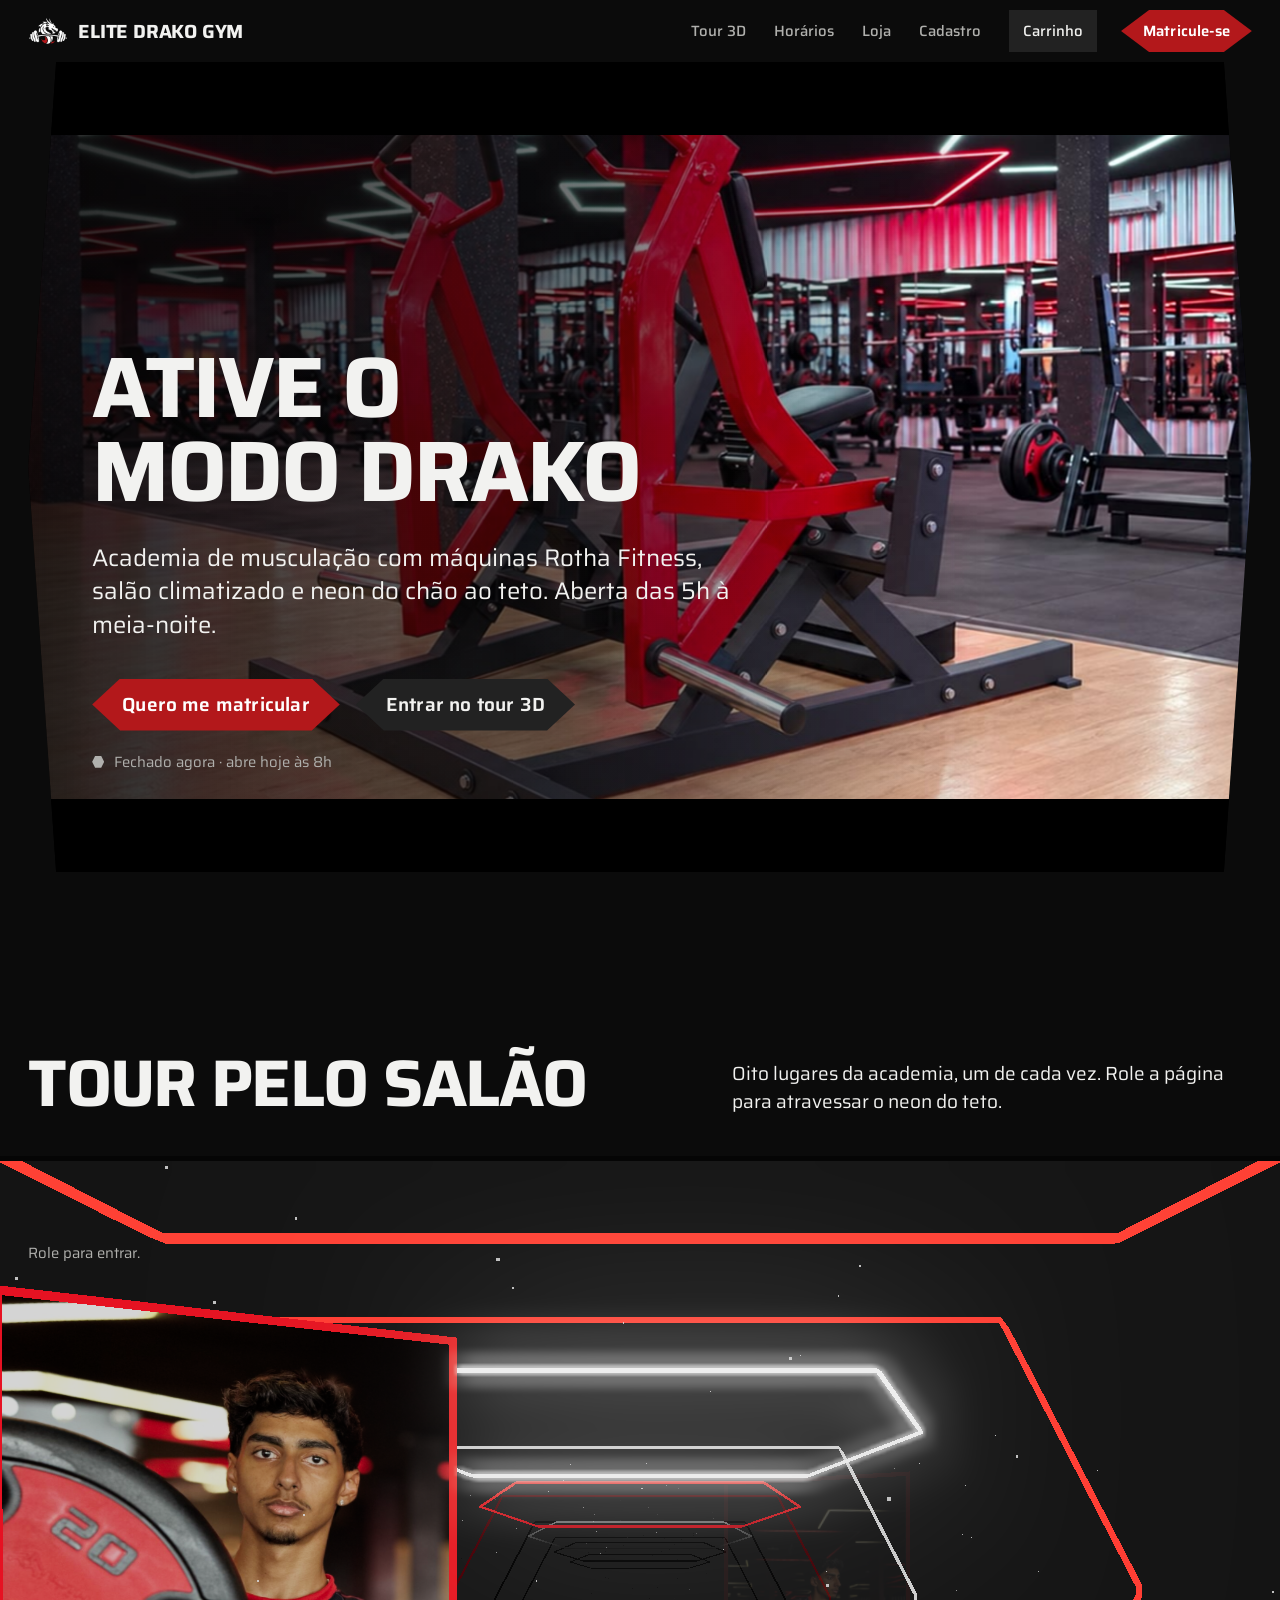
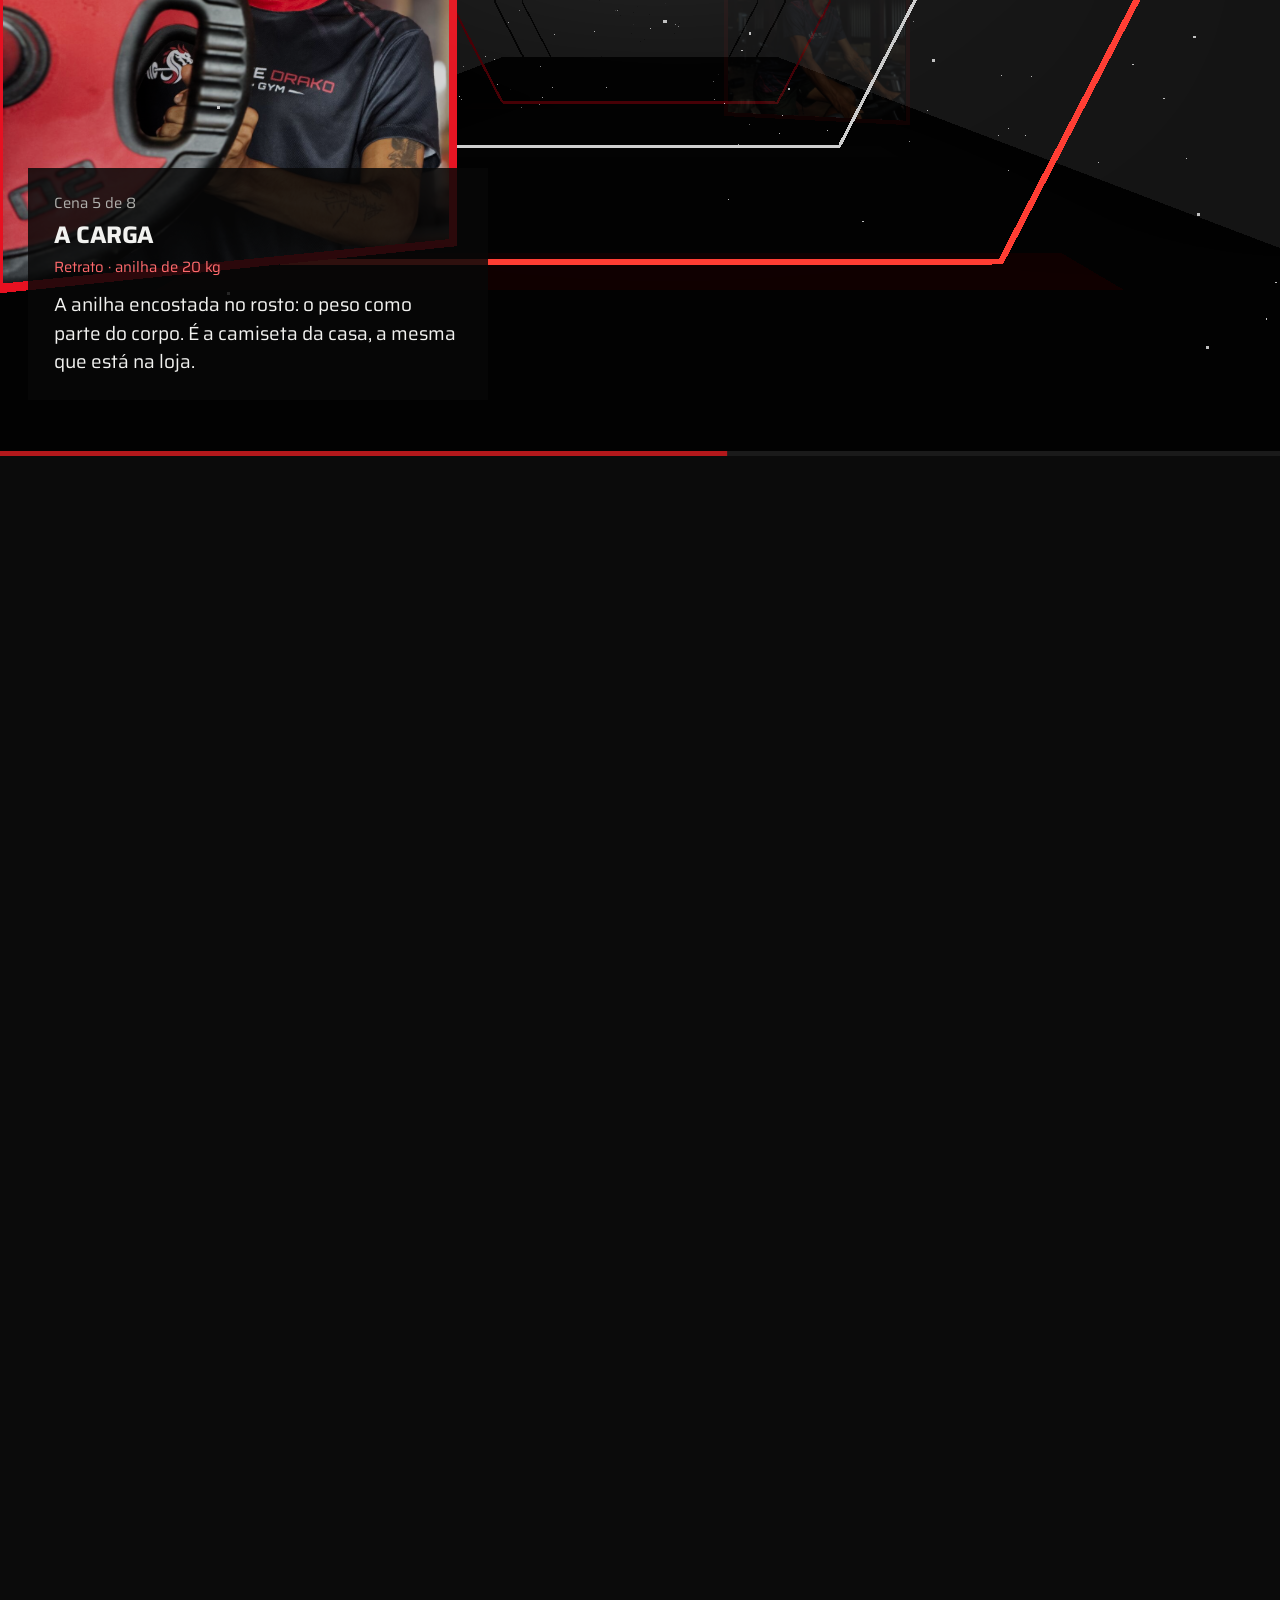
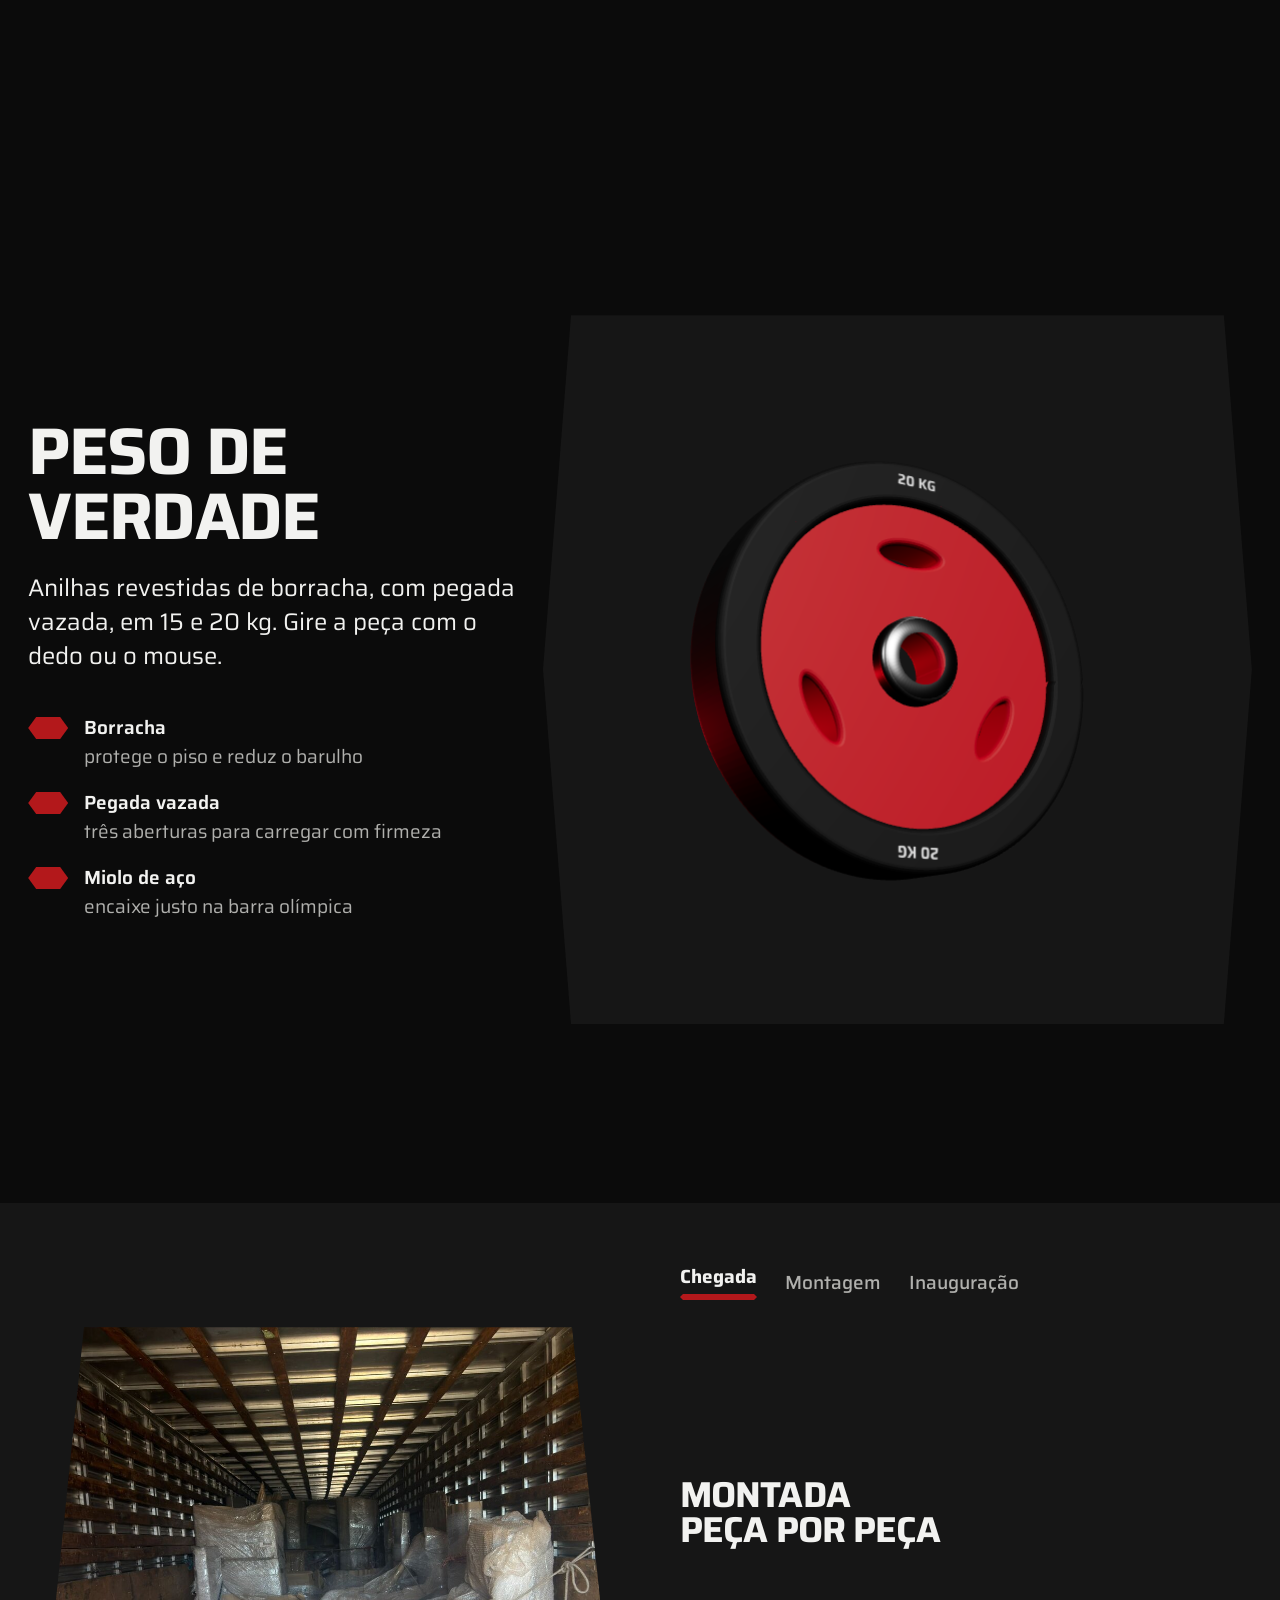
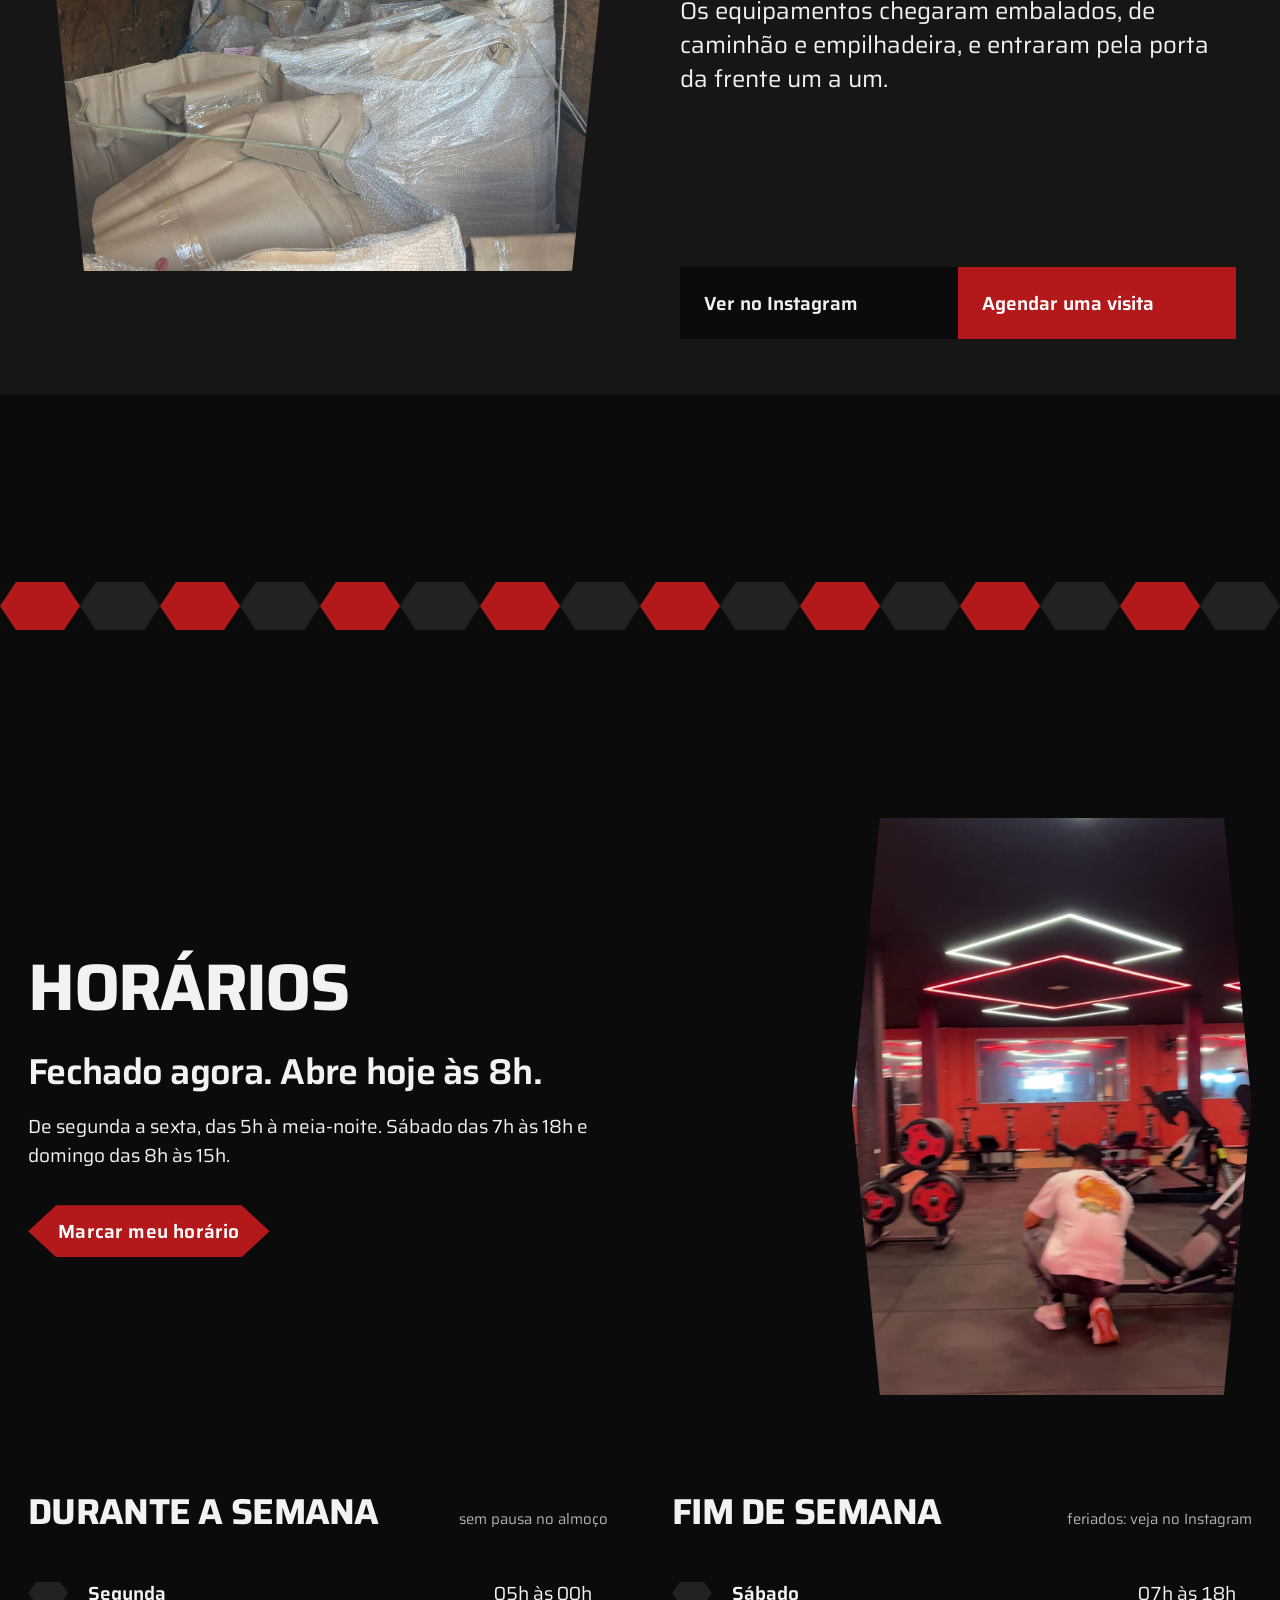
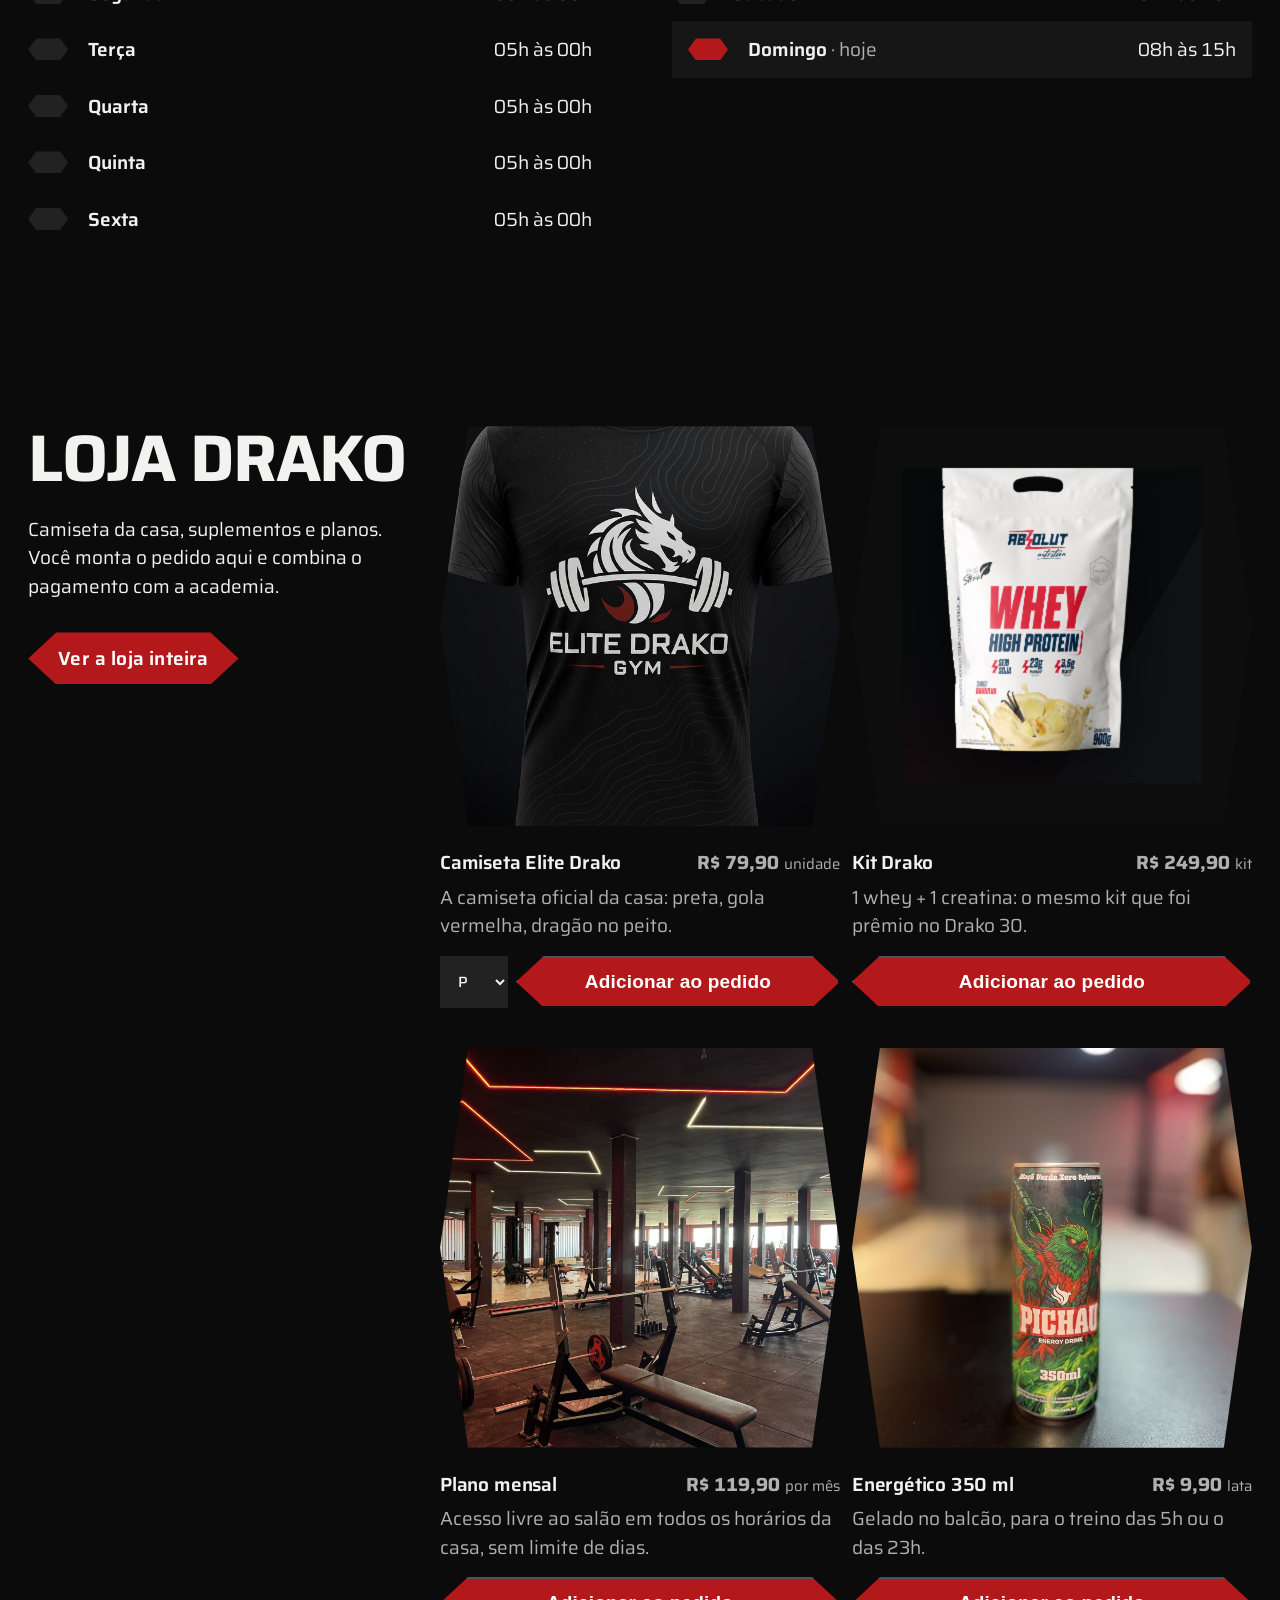
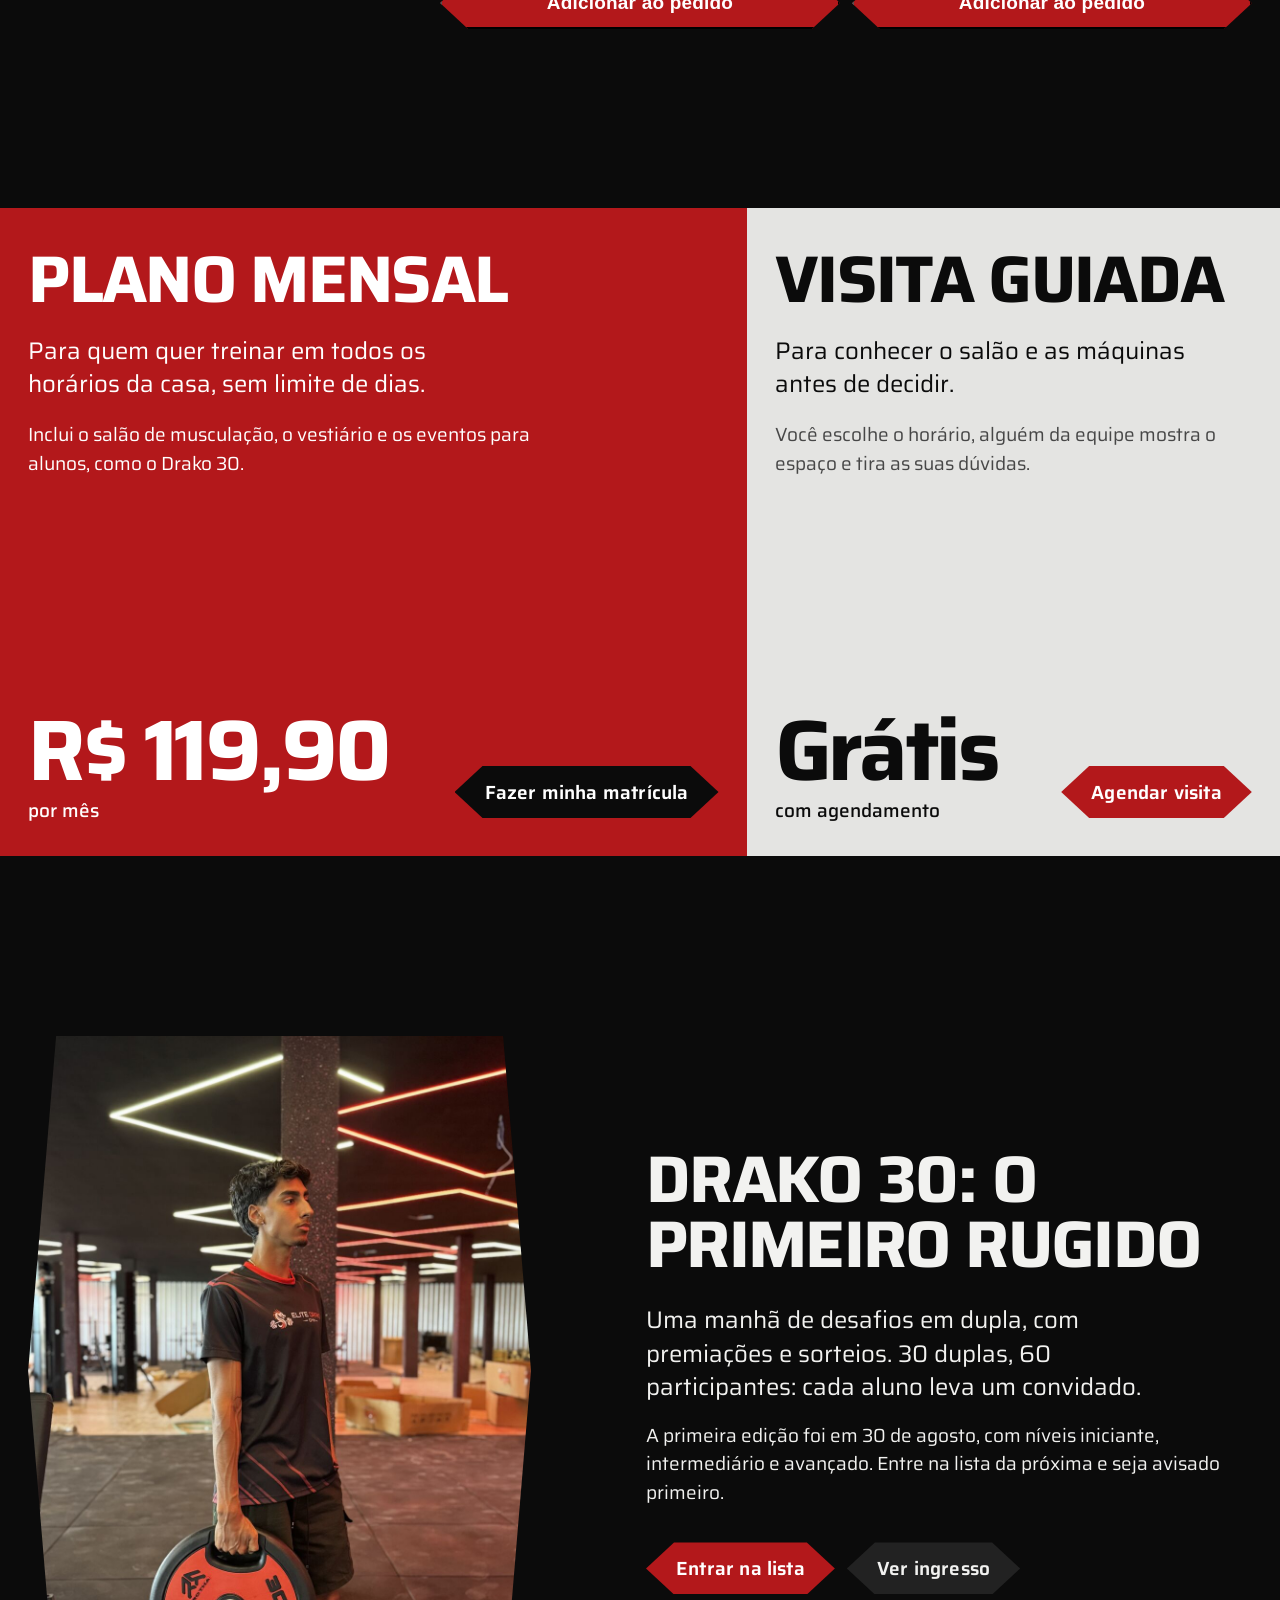
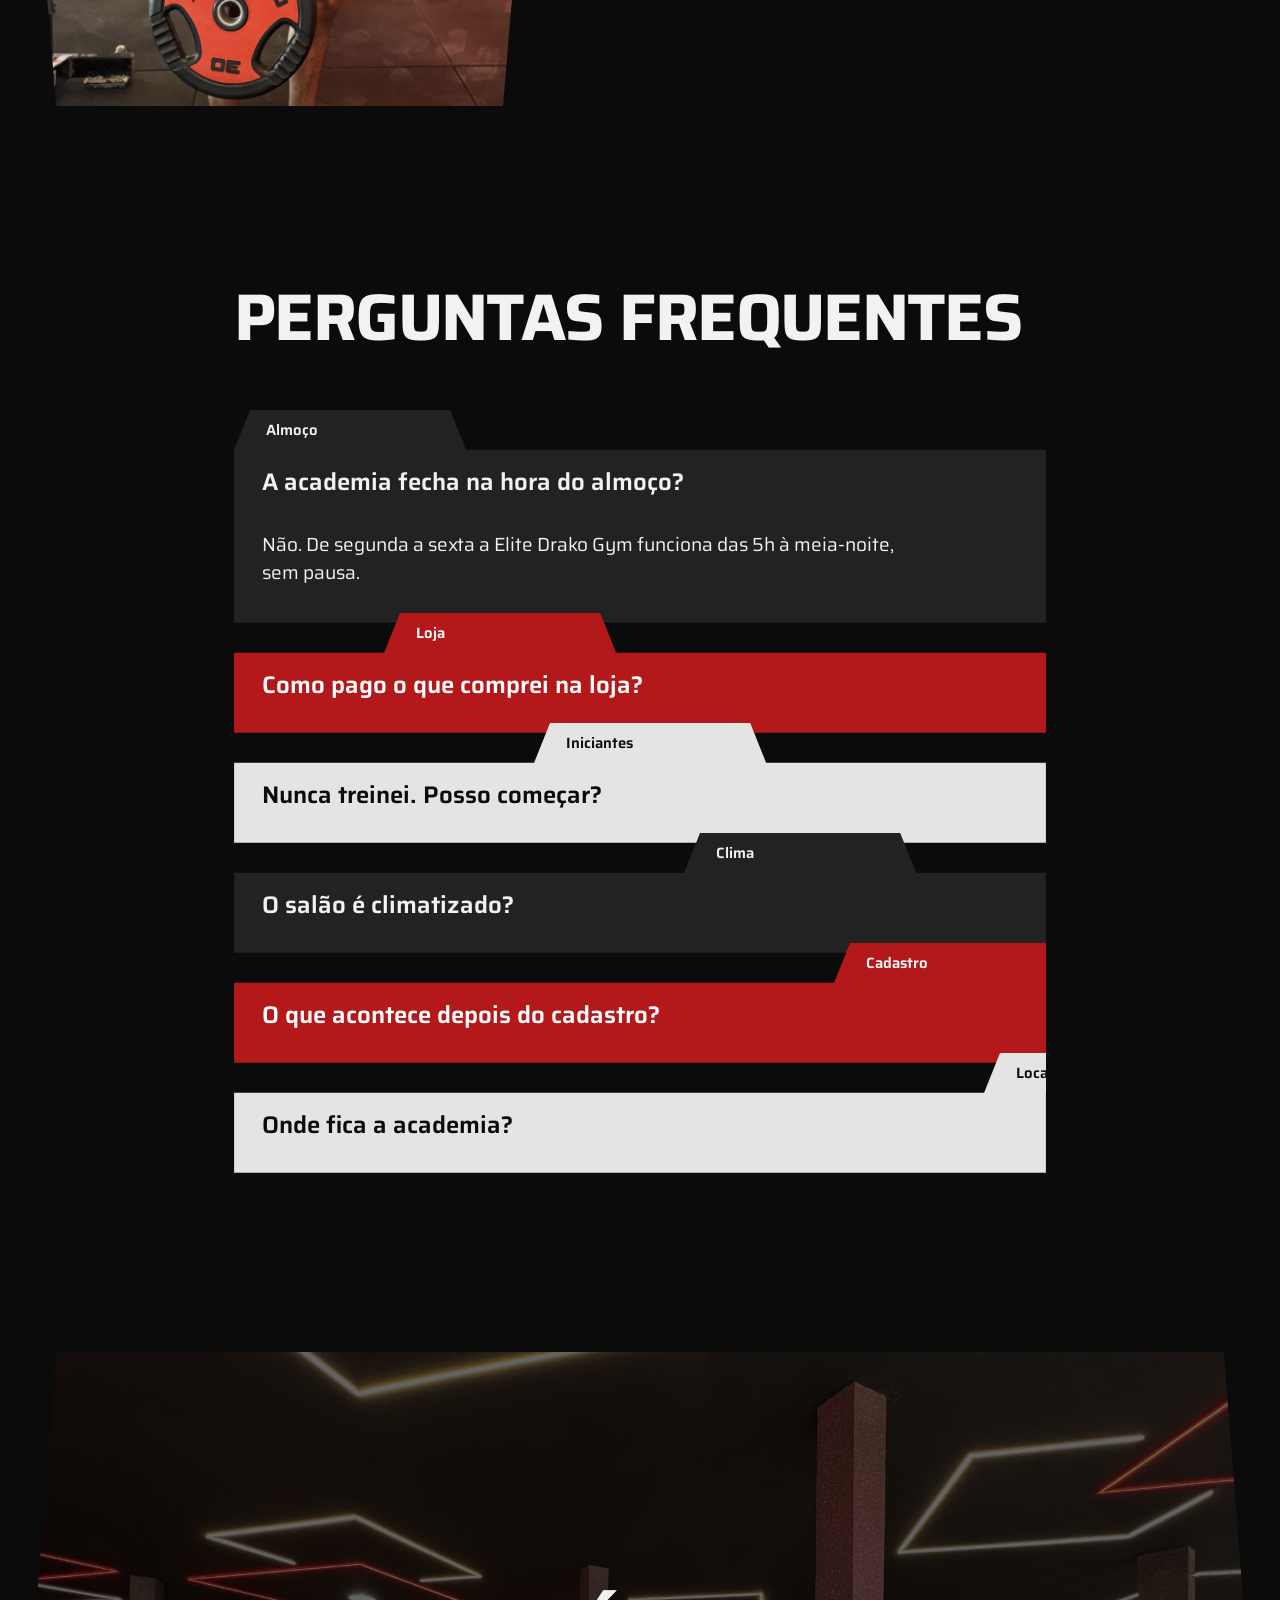
==== index.html @ b3b0648f "Site v2: cinema, tour 3D, loja e cadastros - Home com abertura em tela cheia, tour 3D (three.js) pel" ====
<!doctype html>
<html lang="pt-BR">
<head>
<meta charset="utf-8">
<meta name="viewport" content="width=device-width, initial-scale=1">
<title>Elite Drako Gym · Academia em Valente-BA</title>
<meta name="description" content="Elite Drako Gym: academia de musculação em Valente-BA. Tour 3D pelo salão, loja com camiseta, suplementos e planos, e matrícula online. Aberta das 5h à meia-noite.">
<meta name="theme-color" content="#0b0b0b">
<meta property="og:title" content="Elite Drako Gym · Valente-BA">
<meta property="og:description" content="Ative o modo Drako. Tour 3D, loja e matrícula online.">
<meta property="og:image" content="assets/img/salao-amplo.jpg">
<meta property="og:locale" content="pt_BR">
<link rel="icon" type="image/png" href="assets/img/favicon.png">
<link rel="apple-touch-icon" href="assets/img/marca-dragao.png">
<link rel="preconnect" href="https://fonts.googleapis.com">
<link rel="preconnect" href="https://fonts.gstatic.com" crossorigin>
<link href="https://fonts.googleapis.com/css2?family=Saira:wght@400;500;600;700&display=swap" rel="stylesheet">
<link rel="preload" as="image" href="assets/img/salao-poster.jpg">
<link rel="stylesheet" href="styles.css">
<script type="importmap">{ "imports": { "three": "./assets/vendor/three.module.min.js" } }</script>
<script type="application/ld+json">
{
  "@context": "https://schema.org",
  "@type": "ExerciseGym",
  "name": "Elite Drako Gym",
  "image": "assets/img/salao-amplo.jpg",
  "address": {"@type": "PostalAddress", "addressLocality": "Valente", "addressRegion": "BA", "addressCountry": "BR"},
  "sameAs": ["https://www.instagram.com/elite_drakogym/"],
  "openingHoursSpecification": [
    {"@type": "OpeningHoursSpecification", "dayOfWeek": ["Monday","Tuesday","Wednesday","Thursday","Friday"], "opens": "05:00", "closes": "23:59"},
    {"@type": "OpeningHoursSpecification", "dayOfWeek": "Saturday", "opens": "07:00", "closes": "18:00"},
    {"@type": "OpeningHoursSpecification", "dayOfWeek": "Sunday", "opens": "08:00", "closes": "15:00"}
  ]
}
</script>
</head>
<body>
<a class="skip" href="#conteudo">Pular para o conteúdo</a>

<header class="bar" id="topo">
  <a class="bar__mark" href="index.html" aria-label="Elite Drako Gym, início">
    <img src="assets/img/marca-dragao.png" alt="" width="40" height="40">
    <span>Elite Drako Gym</span>
  </a>
  <nav class="bar__nav" aria-label="Principal">
    <a href="#tour">Tour 3D</a>
    <a href="#horarios">Horários</a>
    <a href="loja.html">Loja</a>
    <a href="cadastro.html">Cadastro</a>
  </nav>
  <button class="bar__cart" type="button" data-abrir-carrinho aria-label="Abrir carrinho">Carrinho <span class="bar__count" data-contador hidden>0</span></button>
  <a class="btn btn--sm" href="cadastro.html">Matricule-se</a>
</header>

<main id="conteudo">

  <!-- CINEMA: abertura -->
  <section class="cine" aria-labelledby="cine-title">
    <video class="cine__film" autoplay muted loop playsinline preload="auto" poster="assets/img/salao-poster.jpg" aria-label="Plano de detalhe de uma máquina vermelha no salão da Elite Drako Gym">
      <source src="assets/video/drako-salao.mp4" type="video/mp4">
    </video>
    <div class="cine__scrim" aria-hidden="true"></div>
    <div class="cine__copy">
      <h1 id="cine-title" class="rise">Ative o modo Drako</h1>
      <p class="cine__lead rise">Academia de musculação com máquinas Rotha Fitness, salão climatizado e neon do chão ao teto. Aberta das 5h à meia-noite.</p>
      <div class="cine__actions rise">
        <a class="btn" href="cadastro.html">Quero me matricular</a>
        <a class="btn btn--ghost" href="#tour">Entrar no tour 3D</a>
        <p class="status" data-status aria-live="polite"><span class="status__dot" aria-hidden="true"></span><span data-status-text>Seg a sex, 5h às 0h · sáb 7h às 18h · dom 8h às 15h</span></p>
      </div>
    </div>
  </section>

  <!-- TOUR 3D: cada lugar, uma cena -->
  <section class="tour" id="tour" aria-labelledby="tour-title">
    <div class="tour__head">
      <h2 id="tour-title" class="tour__title reveal">Tour pelo salão</h2>
      <p class="reveal">Oito lugares da academia, um de cada vez. Role a página para atravessar o neon do teto.</p>
    </div>
    <div class="tour__stage">
      <canvas class="tour__canvas" data-tour-canvas aria-hidden="true"></canvas>
      <div class="tour__hud">
        <p class="tour__hint" data-tour-hint>Role para entrar.</p>
      </div>
      <div class="tour__caption" data-tour-caption aria-live="polite"></div>
      <div class="tour__progress" aria-hidden="true"><span data-tour-bar></span></div>
    </div>

    <ol class="cenas" data-cenas>
      <li class="cena" data-cena>
        <img src="assets/img/salao-vespera.jpg" alt="Salão com caixas no chão e o neon do teto já aceso, na véspera da abertura" width="1800" height="1350" loading="lazy">
        <div class="cena__txt">
          <h3>A véspera</h3>
          <p class="cena__plano">Plano aberto · luz do fim da tarde</p>
          <p>Caixas no chão, plástico nas máquinas e o neon já aceso. É o retrato do dia em que a academia ainda estava nascendo.</p>
        </div>
      </li>
      <li class="cena" data-cena>
        <img src="assets/img/salao-amplo.jpg" alt="Salão de musculação amplo com colunas em fila e neon branco e vermelho no teto preto" width="2000" height="1500" loading="lazy">
        <div class="cena__txt">
          <h3>O salão</h3>
          <p class="cena__plano">Grande angular · teto como protagonista</p>
          <p>Colunas em fila e um teto preto riscado de branco e vermelho. É um teto feito para ser visto de baixo, deitado no banco.</p>
        </div>
      </li>
      <li class="cena" data-cena>
        <img src="assets/img/salao-corredor.jpg" alt="Corredor de máquinas alinhadas até o fundo do salão sob hexágonos de neon" width="2000" height="1500" loading="lazy">
        <div class="cena__txt">
          <h3>O corredor</h3>
          <p class="cena__plano">Linha de fuga · máquinas em fila</p>
          <p>As máquinas alinhadas puxam o olho até o fundo. É o caminho do treino, da primeira à última série.</p>
        </div>
      </li>
      <li class="cena" data-cena>
        <img src="assets/img/maquina-pegadores.jpg" alt="Pegadores emborrachados de uma máquina vermelha Rotha Fitness" width="1280" height="720" loading="lazy">
        <div class="cena__txt">
          <h3>As máquinas</h3>
          <p class="cena__plano">Close · vermelho de fábrica</p>
          <p>Estrutura vermelha, pegador emborrachado. Equipamento Rotha Fitness, com o vermelho que a casa adotou como cor própria.</p>
        </div>
      </li>
      <li class="cena" data-cena>
        <img src="assets/img/atleta-anilha.jpg" alt="Atleta com a camiseta da Elite Drako segurando uma anilha vermelha de 20 quilos junto ao rosto" width="1050" height="1400" loading="lazy">
        <div class="cena__txt">
          <h3>A carga</h3>
          <p class="cena__plano">Retrato · anilha de 20 kg</p>
          <p>A anilha encostada no rosto: o peso como parte do corpo. É a camiseta da casa, a mesma que está na loja.</p>
        </div>
      </li>
      <li class="cena" data-cena>
        <img src="assets/img/atleta-bike.jpg" alt="Atleta pedalando na bicicleta ergométrica do salão" width="1050" height="1400" loading="lazy">
        <div class="cena__txt">
          <h3>O cardio</h3>
          <p class="cena__plano">Plano médio · movimento contínuo</p>
          <p>Bicicletas para o aquecimento e para o fim do treino, sob a mesma luz do resto do salão.</p>
        </div>
      </li>
      <li class="cena" data-cena>
        <img src="assets/img/vestiario-armarios.jpg" alt="Armários pretos encostados na parede vermelha do vestiário" width="675" height="1200" loading="lazy">
        <div class="cena__txt">
          <h3>O vestiário</h3>
          <p class="cena__plano">Plano fechado · parede vermelha</p>
          <p>Parede vermelha e armários pretos: até o vestiário segue a paleta do dragão.</p>
        </div>
      </li>
      <li class="cena" data-cena>
        <img src="assets/img/equipe.jpg" alt="Três pessoas da equipe de braços cruzados no salão, sob o hexágono de neon" width="1050" height="1400" loading="lazy">
        <div class="cena__txt">
          <h3>A equipe</h3>
          <p class="cena__plano">Plano de conjunto · sob o hexágono</p>
          <p>Braços cruzados sob o hexágono de luz. São eles que te recebem na primeira visita.</p>
        </div>
      </li>
    </ol>
  </section>

  <!-- ANILHA 3D -->
  <section class="peso" aria-labelledby="peso-title">
    <div class="peso__copy">
      <h2 id="peso-title" class="reveal">Peso de verdade</h2>
      <p class="reveal">Anilhas revestidas de borracha, com pegada vazada, em 15 e 20 kg. Gire a peça com o dedo ou o mouse.</p>
      <ul class="peso__specs reveal" role="list">
        <li><strong>Borracha</strong><span>protege o piso e reduz o barulho</span></li>
        <li><strong>Pegada vazada</strong><span>três aberturas para carregar com firmeza</span></li>
        <li><strong>Miolo de aço</strong><span>encaixe justo na barra olímpica</span></li>
      </ul>
    </div>
    <figure class="peso__stage reveal">
      <canvas data-anilha-canvas aria-label="Anilha vermelha e preta em 3D. Arraste para girar." role="img"></canvas>
      <img class="peso__fallback" src="assets/img/anilha-15kg.jpg" alt="Anilha vermelha e preta de 15 quilos" width="478" height="850" loading="lazy">
    </figure>
  </section>

  <!-- OBRA -->
  <section class="obra" aria-labelledby="obra-title">
    <div class="obra__plate">
      <figure class="obra__frame">
        <img data-slide="0" class="is-on" src="assets/img/chegada-caminhao.jpg" alt="Caminhão carregado de equipamentos embalados chegando à academia" width="1050" height="1400" loading="lazy">
        <img data-slide="1" src="assets/img/montagem-salao.jpg" alt="Equipamentos desembalados espalhados pelo salão durante a montagem" width="1600" height="1200" loading="lazy">
        <img data-slide="2" src="assets/img/salao-corredor.jpg" alt="Salão pronto com máquinas alinhadas e o neon aceso" width="2000" height="1500" loading="lazy">
      </figure>
    </div>
    <div class="obra__text">
      <div class="tabs" role="tablist" aria-label="Etapas da obra">
        <button role="tab" id="tab-0" aria-selected="true" aria-controls="obra-panel" data-tab="0">Chegada</button>
        <button role="tab" id="tab-1" aria-selected="false" aria-controls="obra-panel" data-tab="1" tabindex="-1">Montagem</button>
        <button role="tab" id="tab-2" aria-selected="false" aria-controls="obra-panel" data-tab="2" tabindex="-1">Inauguração</button>
      </div>
      <div class="obra__copy" id="obra-panel" role="tabpanel" aria-labelledby="tab-0">
        <h2 id="obra-title">Montada peça por peça</h2>
        <p data-copy>Os equipamentos chegaram embalados, de caminhão e empilhadeira, e entraram pela porta da frente um a um.</p>
      </div>
      <div class="obra__actions">
        <a class="cell cell--ink" href="https://www.instagram.com/elite_drakogym/" target="_blank" rel="noopener">Ver no Instagram</a>
        <a class="cell cell--tone" href="cadastro.html?tipo=visita">Agendar uma visita</a>
      </div>
    </div>
  </section>

  <div class="hexstrip" aria-hidden="true"></div>

  <!-- HORÁRIOS -->
  <section class="horarios" id="horarios" aria-labelledby="horarios-title">
    <div class="horarios__top">
      <div class="horarios__now">
        <h2 id="horarios-title" class="reveal">Horários</h2>
        <p class="now reveal" data-now aria-live="polite">De segunda a sexta, das 5h à meia-noite.</p>
        <p class="now__sub reveal" data-now-sub>Sem pausa para o almoço. Sábado das 7h às 18h e domingo das 8h às 15h.</p>
        <a class="btn reveal" href="cadastro.html?tipo=visita">Marcar meu horário</a>
      </div>
      <figure class="horarios__clip reveal">
        <video autoplay muted loop playsinline preload="metadata" poster="assets/img/treino-neon.jpg" aria-label="Aluno treinando no salão da Elite Drako Gym">
          <source src="assets/video/drako-treino.mp4" type="video/mp4">
        </video>
      </figure>
    </div>
    <div class="week">
      <div class="week__group">
        <div class="week__head reveal"><h3>Durante a semana</h3><span>sem pausa no almoço</span></div>
        <ul class="days" role="list">
          <li data-day="1"><span class="days__name">Segunda</span><span class="days__time">05h às 00h</span></li>
          <li data-day="2"><span class="days__name">Terça</span><span class="days__time">05h às 00h</span></li>
          <li data-day="3"><span class="days__name">Quarta</span><span class="days__time">05h às 00h</span></li>
          <li data-day="4"><span class="days__name">Quinta</span><span class="days__time">05h às 00h</span></li>
          <li data-day="5"><span class="days__name">Sexta</span><span class="days__time">05h às 00h</span></li>
        </ul>
      </div>
      <div class="week__group">
        <div class="week__head reveal"><h3>Fim de semana</h3><span>feriados: veja no Instagram</span></div>
        <ul class="days" role="list">
          <li data-day="6"><span class="days__name">Sábado</span><span class="days__time">07h às 18h</span></li>
          <li data-day="0"><span class="days__name">Domingo</span><span class="days__time">08h às 15h</span></li>
        </ul>
      </div>
    </div>
  </section>

  <!-- LOJA: vitrine -->
  <section class="vitrine" aria-labelledby="vitrine-title">
    <div class="vitrine__head">
      <h2 id="vitrine-title" class="reveal">Loja Drako</h2>
      <p class="reveal">Camiseta da casa, suplementos e planos. Você monta o pedido aqui e combina o pagamento com a academia.</p>
      <a class="btn reveal" href="loja.html">Ver a loja inteira</a>
    </div>
    <ul class="vitrine__grid" role="list" data-vitrine></ul>
  </section>

  <!-- PLANOS -->
  <section class="planos" id="planos" aria-label="Planos">
    <article class="plan plan--main reveal">
      <h2>Plano mensal</h2>
      <p class="plan__who">Para quem quer treinar em todos os horários da casa, sem limite de dias.</p>
      <p class="plan__inc">Inclui o salão de musculação, o vestiário e os eventos para alunos, como o Drako 30.</p>
      <div class="plan__foot">
        <p class="plan__price">R$ 119,90<span>por mês</span></p>
        <a class="btn btn--ink" href="cadastro.html?tipo=matricula">Fazer minha matrícula</a>
      </div>
    </article>
    <article class="plan plan--side reveal">
      <h2>Visita guiada</h2>
      <p class="plan__who">Para conhecer o salão e as máquinas antes de decidir.</p>
      <p class="plan__inc">Você escolhe o horário, alguém da equipe mostra o espaço e tira as suas dúvidas.</p>
      <div class="plan__foot">
        <p class="plan__price">Grátis<span>com agendamento</span></p>
        <a class="btn" href="cadastro.html?tipo=visita">Agendar visita</a>
      </div>
    </article>
  </section>

  <!-- DRAKO 30 -->
  <section class="evento" aria-labelledby="evento-title">
    <figure class="evento__pic reveal"><img src="assets/img/atleta-carga.jpg" alt="Atleta carregando uma anilha de 20 quilos pelo salão" width="1050" height="1400" loading="lazy"></figure>
    <div class="evento__copy">
      <h2 id="evento-title" class="reveal">Drako 30: o primeiro rugido</h2>
      <p class="evento__lead reveal">Uma manhã de desafios em dupla, com premiações e sorteios. 30 duplas, 60 participantes: cada aluno leva um convidado.</p>
      <p class="reveal">A primeira edição foi em 30 de agosto, com níveis iniciante, intermediário e avançado. Entre na lista da próxima e seja avisado primeiro.</p>
      <div class="evento__actions reveal">
        <a class="btn" href="cadastro.html?tipo=drako30">Entrar na lista</a>
        <a class="btn btn--ghost" href="loja.html#eventos">Ver ingresso</a>
      </div>
    </div>
  </section>

  <!-- DÚVIDAS -->
  <section class="duvidas" id="duvidas" aria-labelledby="duvidas-title">
    <h2 id="duvidas-title" class="reveal">Perguntas frequentes</h2>
    <div class="drawer" data-drawer>
      <details class="card c1" open>
        <summary><span class="card__tab">Almoço</span><span class="card__q">A academia fecha na hora do almoço?</span></summary>
        <p>Não. De segunda a sexta a Elite Drako Gym funciona das 5h à meia-noite, sem pausa.</p>
      </details>
      <details class="card c2">
        <summary><span class="card__tab">Loja</span><span class="card__q">Como pago o que comprei na loja?</span></summary>
        <p>Você monta o pedido no site e ele chega pronto para a academia. O pagamento, por Pix ou cartão, é combinado na conversa, e a retirada é no balcão.</p>
      </details>
      <details class="card c3">
        <summary><span class="card__tab">Iniciantes</span><span class="card__q">Nunca treinei. Posso começar?</span></summary>
        <p>Pode. Os desafios da casa, como o Drako 30, já são separados por nível: iniciante, intermediário e avançado.</p>
      </details>
      <details class="card c1">
        <summary><span class="card__tab">Clima</span><span class="card__q">O salão é climatizado?</span></summary>
        <p>Sim. O salão de musculação tem climatização, então dá para treinar bem no meio da tarde.</p>
      </details>
      <details class="card c2">
        <summary><span class="card__tab">Cadastro</span><span class="card__q">O que acontece depois do cadastro?</span></summary>
        <p>A equipe recebe os seus dados e entra em contato pelo WhatsApp para confirmar a matrícula ou o horário da visita.</p>
      </details>
      <details class="card c3">
        <summary><span class="card__tab">Local</span><span class="card__q">Onde fica a academia?</span></summary>
        <p data-endereco>Em Valente, na Bahia. Para o endereço e como chegar, chame a equipe no Instagram @elite_drakogym.</p>
      </details>
    </div>
  </section>

  <!-- CTA FINAL -->
  <section class="final" aria-labelledby="final-title">
    <img class="final__bg" src="assets/img/salao-corredor.jpg" alt="" width="2000" height="1500" loading="lazy">
    <div class="final__scrim" aria-hidden="true"></div>
    <div class="final__copy">
      <h2 id="final-title" class="reveal">Seu novo nível</h2>
      <p class="reveal">Matrícula em dois minutos. A equipe confirma pelo WhatsApp.</p>
      <div class="final__actions reveal">
        <a class="btn" href="cadastro.html?tipo=matricula">Fazer matrícula</a>
        <a class="btn btn--ghost" href="cadastro.html?tipo=visita">Agendar visita</a>
      </div>
    </div>
  </section>

</main>

<footer class="foot">
  <div class="foot__mark reveal">
    <img src="assets/img/logo-elite-drako-branco.png" alt="Elite Drako Gym" width="900" height="602" loading="lazy">
    <h2>Um novo nível</h2>
  </div>
  <div class="foot__cols">
    <nav aria-label="Rodapé">
      <h3>Site</h3>
      <a href="#tour">Tour 3D</a>
      <a href="loja.html">Loja</a>
      <a href="cadastro.html">Cadastro</a>
      <a href="#duvidas">Dúvidas</a>
    </nav>
    <div>
      <h3>Horários</h3>
      <p>Seg a sex · 05h às 00h</p>
      <p>Sábado · 07h às 18h</p>
      <p>Domingo · 08h às 15h</p>
    </div>
    <div>
      <h3>Onde</h3>
      <p data-endereco-curto>Valente, Bahia</p>
      <p><a href="https://www.instagram.com/elite_drakogym/" target="_blank" rel="noopener">Instagram @elite_drakogym</a></p>
    </div>
  </div>
  <div class="foot__last">
    <p>© <span data-year>2026</span> Elite Drako Gym. Um novo nível. Uma nova história.</p>
    <a class="btn btn--sm" href="#topo">Voltar ao topo</a>
  </div>
</footer>

<script src="config.js"></script>
<script src="data/produtos.js"></script>
<script src="assets/vendor/supabase.js"></script>
<script src="site.js"></script>
<script src="main.js" defer></script>
<script type="module" src="tour3d.js"></script>
</body>
</html>
---- styles.css ----
/* Elite Drako Gym — one motif: the stretched hexagon of the neon on the gym's ceiling.
   It cuts every photo, every button, every bullet and the bands between sections. */

:root {
  --bg: #0b0b0b;
  --surface: #161616;
  --surface-2: #222222;
  --ink: #f2f2f0;
  --muted: #b0b0ad;
  --accent: #b3181b;           /* brand red from the logo files */
  --accent-hi: #d0262a;
  --accent-ink: #ffffff;
  --paper: #e4e4e2;
  --paper-ink: #0b0b0b;
  --paper-muted: #474747;

  --font: "Saira", system-ui, -apple-system, "Segoe UI", sans-serif;
  --step-small: clamp(0.875rem, 0.85rem + 0.1vw, 0.9375rem);
  --step-body: clamp(1.0625rem, 1rem + 0.25vw, 1.1875rem);
  --step-lead: clamp(1.25rem, 1.1rem + 0.6vw, 1.5rem);
  --step-state: clamp(1.5rem, 1rem + 1.6vw, 2.25rem);
  --step-head: clamp(2.25rem, 1.4rem + 3.4vw, 4.25rem);
  --step-display: clamp(2.75rem, 1.2rem + 5.2vw, 6.5rem);

  --m: clamp(16px, 2.2vw, 32px);   /* the page's one pair of outer margins */
  --g: 12px;
  --gap-section: clamp(120px, 14vw, 200px);

  /* the motif: a stretched hexagon, cut at the sides like the ceiling neon */
  --c: 28px;
  --hex: polygon(var(--c) 0, calc(100% - var(--c)) 0, 100% 50%, calc(100% - var(--c)) 100%, var(--c) 100%, 0 50%);

  --ease-out: cubic-bezier(.2, .7, .2, 1);
}

*, *::before, *::after { box-sizing: border-box; }
html { scroll-behavior: smooth; scroll-padding-top: 76px; -webkit-text-size-adjust: 100%; }
body {
  margin: 0;
  background: var(--bg);
  color: var(--ink);
  font-family: var(--font);
  font-size: var(--step-body);
  line-height: 1.5;
  -webkit-font-smoothing: antialiased;
  overflow-x: hidden;
}
img, video { display: block; max-width: 100%; }
h1, h2, h3, p, ul, figure { margin: 0; }
ul { padding: 0; list-style: none; }
a { color: inherit; }
::selection { background: var(--accent); color: #fff; }
:focus-visible { outline: 3px solid var(--accent-hi); outline-offset: 3px; }

h1, h2 {
  font-weight: 700;
  letter-spacing: -0.025em;
  line-height: 0.98;
  text-transform: uppercase;
  text-wrap: balance;
}
h3 { font-weight: 600; font-size: var(--step-lead); line-height: 1.15; letter-spacing: -0.01em; }

.skip { position: absolute; left: var(--m); top: -60px; z-index: 50; background: var(--accent); color: #fff; padding: 10px 16px; }
.skip:focus { top: 10px; }
.sr { position: absolute; width: 1px; height: 1px; overflow: hidden; clip: rect(0 0 0 0); white-space: nowrap; }

/* ---------- buttons: the hexagon at button size ---------- */
.btn {
  --c: 14px;
  display: inline-flex; align-items: center; justify-content: center;
  min-height: 52px; padding: 0 30px;
  background: var(--accent); color: var(--accent-ink);
  clip-path: var(--hex);
  font-weight: 600; font-size: var(--step-body); text-decoration: none; letter-spacing: 0.01em;
  transition: background-color .2s, transform .2s var(--ease-out);
}
.btn:hover { background: var(--accent-hi); transform: translateY(-2px); }
.btn:active { transform: translateY(1px) scale(.98); }
.btn--sm { min-height: 42px; padding: 0 22px; font-size: var(--step-small); --c: 11px; }
.btn--ink { background: var(--bg); color: var(--ink); }
.btn--ink:hover { background: #000; }

/* ---------- bar ---------- */
.bar {
  position: sticky; top: 0; z-index: 20;
  display: flex; align-items: center; gap: 24px;
  padding: 10px var(--m);
  background: var(--bg);
}
.bar__mark { display: flex; align-items: center; gap: 10px; text-decoration: none; font-weight: 700; text-transform: uppercase; letter-spacing: -0.01em; }
.bar__mark img { width: 40px; height: 40px; object-fit: contain; }
.bar__nav { display: flex; gap: 28px; margin-left: auto; }
.bar__nav a { text-decoration: none; color: var(--muted); font-size: var(--step-small); font-weight: 500; transition: color .2s; }
.bar__nav a:hover { color: var(--ink); }

/* ---------- hero: card beside the room ---------- */
.hero {
  display: grid; grid-template-columns: 1fr 1fr; gap: var(--g);
  padding: 0 var(--m) var(--m);
  min-height: calc(100svh - 62px);
}
.hero__room { position: relative; order: 2; }
.hero__video {
  --c: 48px;
  position: sticky; top: 74px;
  width: 100%; height: calc(100svh - 62px - var(--m));
  object-fit: cover; clip-path: var(--hex);
  background: var(--surface);
}
.hero__card {
  order: 1;
  display: flex; flex-direction: column;
  background: var(--surface);
  min-height: calc(100svh - 62px - var(--m));
}
.hexband {
  height: 56px; flex: none;
  background:
    url("data:image/svg+xml,%3Csvg xmlns='http://www.w3.org/2000/svg' width='112' height='56'%3E%3Cpolygon points='12,6 44,6 56,28 44,50 12,50 0,28' fill='%23b3181b'/%3E%3Cpolygon points='68,6 100,6 112,28 100,50 68,50 56,28' fill='%230b0b0b'/%3E%3C/svg%3E") repeat-x left center / auto 100%;
}
.hero__body {
  flex: 1;
  display: flex; flex-direction: column; justify-content: center;
  padding: clamp(32px, 4vw, 64px) clamp(24px, 4vw, 64px);
  gap: 0;
}
.hero__logo { width: clamp(180px, 16vw, 260px); height: auto; margin-bottom: clamp(28px, 3vw, 44px); }
.hero h1 { font-size: var(--step-display); max-width: 14ch; }
@media (min-width: 1001px) { .hero h1 { font-size: min(var(--step-display), 5.4vw); } }
.hero__lead { margin-top: 32px; max-width: 40ch; font-size: var(--step-lead); line-height: 1.4; }
.hero__actions { margin-top: 36px; display: flex; flex-wrap: wrap; align-items: center; gap: 18px 24px; }
.status { display: flex; align-items: center; gap: 10px; font-size: var(--step-small); color: var(--muted); }
.status__dot { width: 12px; height: 12px; background: var(--muted); clip-path: polygon(25% 0, 75% 0, 100% 50%, 75% 100%, 25% 100%, 0 50%); flex: none; }
.status.is-open .status__dot { background: #3ccf6e; animation: pulse 1.8s ease-in-out infinite; }
.status.is-open { color: var(--ink); }
@keyframes pulse { 50% { opacity: .35; } }
.hero__links {
  display: flex; flex-wrap: wrap; gap: 8px 32px;
  padding: 0 clamp(24px, 4vw, 64px) 28px;
  font-size: var(--step-small);
}
.hero__links a { color: var(--muted); text-decoration: none; transition: color .2s; }
.hero__links a:hover { color: var(--ink); }

/* ---------- intro statement ---------- */
.intro { padding: var(--gap-section) var(--m) 0; display: flex; justify-content: center; }
.intro__text {
  max-width: 1080px; width: 72%;
  font-size: var(--step-state);
  line-height: 1.3; font-weight: 500; letter-spacing: -0.015em; text-align: center;
}
.thumb {
  --c: 0.28em;
  display: inline-block; vertical-align: -0.12em;
  width: 1.5em; height: 0.9em; margin: 0 0.1em;
  clip-path: var(--hex); background: var(--surface-2); overflow: hidden;
}
.thumb img { width: 100%; height: 100%; object-fit: cover; }

/* ---------- estrutura: specimens on colour tiles ---------- */
.estrutura {
  display: grid; grid-template-columns: repeat(12, 1fr); gap: var(--g);
  padding: var(--gap-section) var(--m) 0;
}
.estrutura__head { grid-column: 1 / 5; }
.estrutura__head h2 { font-size: var(--step-head); }
.estrutura__head p { margin-top: 24px; max-width: 30ch; }
.tiles {
  grid-column: 5 / 13;
  display: grid; grid-template-columns: repeat(4, 1fr); gap: 32px var(--g);
}
.tile { grid-column: span 1; }
.tile--wide { grid-column: span 2; }
.tile__pic { --c: 26px; aspect-ratio: 4 / 5; clip-path: var(--hex); overflow: hidden; display: grid; place-items: center; }
.tile--wide .tile__pic { aspect-ratio: 8 / 5; }
.tile__pic img { width: 100%; height: 100%; object-fit: cover; transition: transform 1.2s var(--ease-out); }
.tile:hover .tile__pic img { transform: scale(1.05); }
.f-red { background: var(--accent); }
.f-ink { background: var(--surface-2); }
.f-paper { background: var(--paper); }
.tile h3 { margin-top: 16px; font-size: var(--step-body); }
.tile p { margin-top: 4px; color: var(--muted); font-size: var(--step-small); max-width: 32ch; }
.tiles .tile:nth-child(1) { grid-row: 1; }

/* ---------- obra: square plate ---------- */
.obra {
  display: grid; grid-template-columns: 1fr 1fr;
  margin-top: var(--gap-section);
  min-height: 88svh;
  padding: 16px;
  background: var(--surface);
}
.obra__plate { display: grid; place-items: center; padding: 40px; }
.obra__frame {
  --c: 40px;
  position: relative; width: 100%; max-width: 640px; aspect-ratio: 1;
  clip-path: var(--hex); background: var(--surface-2); overflow: hidden;
}
.obra__frame img {
  position: absolute; inset: 0; width: 100%; height: 100%; object-fit: cover;
  opacity: 0; transform: scale(1.04);
  transition: opacity 1.6s ease, transform 6s linear;
}
.obra__frame img.is-on { opacity: 1; transform: scale(1); }
.obra__text {
  display: flex; flex-direction: column; justify-content: space-between;
  padding: 40px var(--m) 40px 40px; gap: 48px;
}
.tabs { display: flex; gap: 28px; }
.tabs button {
  background: none; border: 0; padding: 6px 0; cursor: pointer;
  font: 500 var(--step-body)/1.2 var(--font); color: var(--muted);
  transition: color .2s;
}
.tabs button[aria-selected="true"] { color: var(--ink); font-weight: 700; }
.tabs button[aria-selected="true"]::after { content: ""; display: block; height: 6px; margin-top: 6px; background: var(--accent); clip-path: polygon(3px 0, calc(100% - 3px) 0, 100% 50%, calc(100% - 3px) 100%, 3px 100%, 0 50%); }
.tabs button:hover { color: var(--ink); }
.obra__copy h2 { font-size: var(--step-state); max-width: 14ch; }
.obra__copy p { margin-top: 48px; max-width: 34ch; font-size: var(--step-lead); line-height: 1.4; min-height: 4.2em; }
.obra__actions { display: grid; grid-template-columns: 1fr 1fr; gap: 0; }
.cell {
  display: flex; align-items: center; padding: 0 24px; min-height: 72px;
  font-weight: 600; text-decoration: none; transition: background-color .2s, padding .25s var(--ease-out);
}
.cell:hover { padding-left: 32px; }
.cell--ink { background: var(--bg); }
.cell--ink:hover { background: #000; }
.cell--tone { background: var(--accent); color: #fff; }
.cell--tone:hover { background: var(--accent-hi); }

/* the one full-width band: a row of ceiling hexagons */
.hexstrip {
  height: 64px; margin: var(--gap-section) 0 0;
  background:
    url("data:image/svg+xml,%3Csvg xmlns='http://www.w3.org/2000/svg' width='160' height='64'%3E%3Cpolygon points='16,8 64,8 80,32 64,56 16,56 0,32' fill='%23b3181b'/%3E%3Cpolygon points='96,8 144,8 160,32 144,56 96,56 80,32' fill='%23222222'/%3E%3C/svg%3E") repeat-x 0 center / auto 100%;
  animation: strip 40s linear infinite;
}
@keyframes strip { to { background-position: 160px center; } }

/* ---------- horários ---------- */
.horarios { padding: var(--gap-section) var(--m) 0; }
.horarios__top { display: grid; grid-template-columns: repeat(12, 1fr); gap: var(--g); align-items: center; }
.horarios__now { grid-column: 1 / 8; }
.horarios__now h2 { font-size: var(--step-head); }
.now { margin-top: 32px; font-size: var(--step-state); font-weight: 600; line-height: 1.12; letter-spacing: -0.02em; max-width: 22ch; }
.now__sub { margin-top: 20px; max-width: 46ch; color: var(--ink); }
.horarios__now .btn { margin-top: 36px; }
.horarios__clip { --c: 36px; grid-column: 9 / 13; aspect-ratio: 9 / 13; clip-path: var(--hex); overflow: hidden; background: var(--surface); }
.horarios__clip video { width: 100%; height: 100%; object-fit: cover; }

.week { display: grid; grid-template-columns: 1fr 1fr; gap: 0 64px; margin-top: 96px; }
.week__head { display: flex; align-items: baseline; justify-content: space-between; margin-bottom: 32px; }
.week__head h3 { font-size: var(--step-state); font-weight: 700; text-transform: uppercase; letter-spacing: -0.02em; }
.week__head span { color: var(--muted); font-size: var(--step-small); }
.days li {
  display: flex; align-items: center; gap: 20px;
  padding: 14px 16px 14px 0; font-size: var(--step-body);
  transition: background-color .3s, padding .3s var(--ease-out);
}
.days li::before {
  content: ""; width: 40px; height: 22px; flex: none;
  background: var(--surface-2);
  clip-path: polygon(8px 0, calc(100% - 8px) 0, 100% 50%, calc(100% - 8px) 100%, 8px 100%, 0 50%);
}
.days__name { font-weight: 600; }
.days__time { margin-left: auto; font-variant-numeric: tabular-nums; }
.days li.is-today { background: var(--surface); padding-left: 16px; }
.days li.is-today::before { background: var(--accent); }
.days li.is-today .days__name::after { content: " · hoje"; color: var(--muted); font-weight: 400; }

/* ---------- planos: two plans, two fields ---------- */
.planos {
  display: grid; grid-template-columns: 7fr 5fr;
  margin-top: var(--gap-section);
}
.plan {
  display: flex; flex-direction: column;
  min-height: 72svh; padding: clamp(28px, 3vw, 48px) var(--m);
}
.plan--main { background: var(--accent); color: #fff; }
.plan--side { background: var(--paper); color: var(--paper-ink); }
.plan h2 { font-size: var(--step-head); }
.plan__who { margin-top: 24px; font-size: var(--step-lead); line-height: 1.35; max-width: 26ch; }
.plan__inc { margin-top: 20px; max-width: 40ch; }
.plan--side .plan__inc { color: var(--paper-muted); }
.plan__foot { margin-top: auto; display: flex; align-items: flex-end; justify-content: space-between; gap: 24px; flex-wrap: wrap; padding-top: 48px; }
.plan__price { font-size: var(--step-display); font-weight: 700; line-height: 0.85; letter-spacing: -0.04em; }
.plan__price span { display: block; margin-top: 14px; font-size: var(--step-body); font-weight: 500; letter-spacing: 0; }
.plan--main .btn--ink { background: #0b0b0b; color: #fff; }

/* ---------- dúvidas: tabbed index cards ---------- */
.duvidas { padding: var(--gap-section) var(--m) 0; display: grid; grid-template-columns: repeat(12, 1fr); gap: var(--g); }
.duvidas h2 { grid-column: 3 / 11; font-size: var(--step-head); margin-bottom: 48px; }
.drawer { grid-column: 3 / 11; display: flex; flex-direction: column; }
.card {
  --tab-x: 0px;
  position: relative;
  margin-top: -10px;
  padding-top: 40px;
  clip-path: polygon(var(--tab-x) 0, calc(var(--tab-x) + 200px) 0, calc(var(--tab-x) + 216px) 40px, 100% 40px, 100% 100%, 0 100%, 0 40px, calc(var(--tab-x) - 16px) 40px);
  transition: transform .3s var(--ease-out);
}
.card:first-child { margin-top: 0; }
.drawer .card:nth-child(1) { --tab-x: 16px; }
.drawer .card:nth-child(2) { --tab-x: 166px; }
.drawer .card:nth-child(3) { --tab-x: 316px; }
.drawer .card:nth-child(4) { --tab-x: 466px; }
.drawer .card:nth-child(5) { --tab-x: 616px; }
.drawer .card:nth-child(6) { --tab-x: 766px; }
.c1 { background: var(--surface-2); }
.c2 { background: var(--accent); color: #fff; }
.c3 { background: var(--paper); color: var(--paper-ink); }
.card summary {
  list-style: none; cursor: pointer;
  display: block; padding: 14px 28px 30px;
}
.card summary::-webkit-details-marker { display: none; }
.card__tab {
  position: absolute; top: 0; left: calc(var(--tab-x) + 16px);
  height: 40px; width: 184px; display: flex; align-items: center;
  font-size: var(--step-small); font-weight: 600;
}
.card__q { font-size: var(--step-lead); font-weight: 600; transition: transform .25s var(--ease-out); display: inline-block; }
.card summary:hover .card__q { transform: translateX(6px); }
.card p { padding: 0 28px 36px; max-width: 54ch; font-size: var(--step-body); }
.c3 p { color: var(--paper-ink); }

/* ---------- visita: clip-out coupon ---------- */
.visita { padding: var(--gap-section) var(--m) 0; display: grid; grid-template-columns: repeat(12, 1fr); gap: var(--g); }
.coupon {
  grid-column: 2 / 12;
  display: grid; grid-template-columns: 46fr 54fr;
  background: var(--accent); color: #fff;
  position: relative;
}
.coupon__stub {
  display: flex; flex-direction: column; justify-content: space-between; gap: 32px;
  padding: 48px;
  background-image: url("data:image/svg+xml,%3Csvg xmlns='http://www.w3.org/2000/svg' width='6' height='16'%3E%3Ccircle cx='3' cy='8' r='3' fill='%230b0b0b'/%3E%3C/svg%3E");
  background-repeat: repeat-y; background-position: right center;
}
.coupon__stub h2 { font-size: var(--step-state); max-width: 12ch; }
.coupon__stub p { max-width: 34ch; }
.coupon::before, .coupon::after {
  content: ""; position: absolute; left: calc(46% - 14px); width: 28px; height: 28px; border-radius: 50%; background: var(--bg);
}
.coupon::before { top: -14px; }
.coupon::after { bottom: -14px; }
.coupon__fields { display: flex; flex-direction: column; gap: 10px; padding: 48px; }
.coupon input, .coupon select {
  height: 54px; padding: 0 18px; border: 0; border-radius: 0;
  background: #8f1215; color: #fff; font: 400 var(--step-body) var(--font);
  appearance: none; -webkit-appearance: none;
  transition: background-color .2s;
}
.coupon select { background-image: url("data:image/svg+xml,%3Csvg xmlns='http://www.w3.org/2000/svg' width='14' height='8'%3E%3Cpath d='M1 1l6 6 6-6' stroke='%23fff' stroke-width='2' fill='none'/%3E%3C/svg%3E"); background-repeat: no-repeat; background-position: right 18px center; }
.coupon input::placeholder { color: #ffe3e3; }
.coupon input:focus, .coupon select:focus { background-color: #7a0f12; outline: 3px solid #fff; outline-offset: 0; }
.coupon select option { color: #111; background: #fff; }
.coupon__submit {
  height: 58px; margin-top: 6px; border: 0; cursor: pointer;
  background: var(--bg); color: #fff; font: 600 var(--step-body) var(--font);
  transition: background-color .2s, transform .2s var(--ease-out);
}
.coupon__submit:hover { background: #000; transform: translateY(-2px); }
.coupon__submit:active { transform: translateY(1px); }
.coupon__done { font-size: var(--step-small); }

/* ---------- footer ---------- */
.foot { margin-top: var(--gap-section); padding: 0 var(--m) 32px; }
.foot__mark { display: grid; grid-template-columns: 5fr 7fr; gap: var(--g); align-items: end; padding: 64px 0; background: var(--surface); padding-inline: clamp(24px, 4vw, 64px); }
.foot__mark img { width: 100%; max-width: 400px; height: auto; }
.foot__mark h2 { font-size: var(--step-head); justify-self: end; text-align: right; }
.foot__cols { display: grid; grid-template-columns: repeat(3, 1fr); gap: var(--g); padding: 56px 0; }
.foot__cols h3 { font-size: var(--step-body); margin-bottom: 14px; }
.foot__cols a, .foot__cols p { display: block; font-size: var(--step-small); color: var(--muted); text-decoration: none; line-height: 1.9; }
.foot__cols a:hover { color: var(--ink); }
.foot__last { display: flex; align-items: center; justify-content: space-between; gap: 16px; flex-wrap: wrap; font-size: var(--step-small); color: var(--muted); }

/* ---------- motion: entrances ---------- */
.js .rise { animation: rise .7s var(--ease-out) both; animation-delay: var(--d, 0ms); }
@keyframes rise { from { opacity: 0; transform: translateY(24px); } }
.js .reveal { opacity: 0; transform: translateY(24px); }
.js .reveal.is-in { opacity: 1; transform: none; transition: opacity .8s var(--ease-out), transform .8s var(--ease-out); transition-delay: var(--d, 0ms); }

@media (prefers-reduced-motion: reduce) {
  html { scroll-behavior: auto; }
  .js .reveal { opacity: 1; transform: none; }
  .js .rise { animation: none; }
  .hexstrip, .status.is-open .status__dot { animation: none; }
  .obra__frame img { transition: opacity .2s; transform: none !important; }
  .btn:hover, .cell:hover, .coupon__submit:hover, .tile:hover .tile__pic img { transform: none; }
}

/* ---------- tablet ---------- */
@media (max-width: 1000px) {
  .hero { grid-template-columns: 1fr; padding-top: 0; min-height: 0; }
  .hero__room { order: 1; }
  .hero__video { --c: 24px; position: relative; top: 0; height: 52svh; }
  .hero__card { order: 2; min-height: 0; margin-top: -24px; position: relative; }
}
@media (max-width: 1080px) {
  .estrutura__head { grid-column: 1 / -1; }
  .tiles { grid-column: 1 / -1; margin-top: 40px; }
  .duvidas h2, .drawer { grid-column: 1 / -1; }
  .coupon { grid-column: 1 / -1; }
  .drawer .card:nth-child(n) { --tab-x: calc((var(--i, 0)) * 100px + 16px); }
  .drawer .card:nth-child(1) { --i: 0; } .drawer .card:nth-child(2) { --i: 1; } .drawer .card:nth-child(3) { --i: 2; }
  .drawer .card:nth-child(4) { --i: 3; } .drawer .card:nth-child(5) { --i: 4; } .drawer .card:nth-child(6) { --i: 5; }
}

/* ---------- phone: its own composition ---------- */
@media (max-width: 760px) {
  .bar__nav { display: none; }
  .bar__mark span { display: none; }
  .btn { white-space: nowrap; }
  .week__head { flex-direction: column; align-items: flex-start; gap: 6px; }
  .bar .btn { margin-left: auto; }
  .hexband { height: 40px; }
  .hero__body { padding: 32px 20px 24px; }
  .hero__logo { width: 52%; max-width: 220px; }
  .hero h1 { font-size: clamp(2.5rem, 11vw, 3.25rem); max-width: none; }
  .hero__lead { margin-top: 20px; }
  .hero__actions { margin-top: 28px; }
  .hero__actions .btn { width: 100%; }
  .hero__links { padding: 0 20px 24px; }

  .intro { padding-top: 96px; justify-content: flex-start; }
  .intro__text { width: 100%; text-align: left; }

  .tiles { grid-template-columns: 1fr 1fr; gap: 24px 8px; }
  .tile--wide { grid-column: span 2; }

  .obra { grid-template-columns: 1fr; min-height: 0; }
  .obra__plate { padding: 16px var(--m) 0; }
  .obra__text { padding: 28px var(--m) 0; gap: 28px; }
  .obra__copy p { margin-top: 20px; }
  .obra__actions { grid-template-columns: 1fr; padding-bottom: var(--m); }
  .cell { min-height: 60px; }

  .horarios__top { grid-template-columns: 1fr; }
  .horarios__now, .horarios__clip { grid-column: 1 / -1; }
  .horarios__clip { aspect-ratio: 4 / 5; margin-top: 40px; }
  .week { grid-template-columns: 1fr; gap: 56px; margin-top: 64px; }

  .planos { grid-template-columns: 1fr; }
  .plan { min-height: 70svh; padding: 28px 20px; }
  .plan__price { font-size: 18vw; }
  .plan__foot .btn { width: 100%; }

  .drawer .card:nth-child(n) { --tab-x: calc(var(--i, 0) * 48px + 8px); }
  .card { clip-path: polygon(var(--tab-x) 0, calc(var(--tab-x) + 120px) 0, calc(var(--tab-x) + 132px) 40px, 100% 40px, 100% 100%, 0 100%, 0 40px, calc(var(--tab-x) - 12px) 40px); }
  .card__tab { left: calc(var(--tab-x) + 10px); width: 112px; }
  .card summary { padding: 12px 20px 26px; }
  .card p { padding: 0 20px 28px; }

  .coupon { grid-template-columns: 1fr; }
  .coupon::before, .coupon::after { left: auto; top: auto; bottom: auto; }
  .coupon::before { left: -14px; top: var(--perf, 240px); margin-top: -14px; }
  .coupon::after { right: -14px; top: var(--perf, 240px); margin-top: -14px; }
  .coupon__stub { padding: 32px 20px; background-image: url("data:image/svg+xml,%3Csvg xmlns='http://www.w3.org/2000/svg' width='16' height='6'%3E%3Ccircle cx='8' cy='3' r='3' fill='%230b0b0b'/%3E%3C/svg%3E"); background-repeat: repeat-x; background-position: center bottom; }
  .coupon__fields { padding: 32px 20px; }

  .foot__mark { grid-template-columns: 1fr; padding: 40px 20px; gap: 32px; }
  .foot__mark img { max-width: 240px; }
  .foot__mark h2 { justify-self: start; text-align: left; }
  .foot__cols { grid-template-columns: 1fr 1fr; }
  .foot__cols > div:last-child { grid-column: 1 / -1; }
}

/* =====================================================================
   v2 — cinema, tour 3D, loja e cadastros
   ===================================================================== */
.trava { overflow: hidden; }
.btn--ghost { background: var(--surface-2); color: var(--ink); }
.btn--ghost:hover { background: #2e2e2e; }
.btn--full { width: 100%; }
.bar__cart {
  margin-left: 4px; display: inline-flex; align-items: center; gap: 8px;
  min-height: 42px; padding: 0 14px; border: 0; cursor: pointer;
  background: var(--surface-2); color: var(--ink); font: 500 var(--step-small) var(--font);
  transition: background-color .2s;
}
.bar__cart:hover { background: #2e2e2e; }
.bar__count { min-width: 22px; height: 22px; display: inline-grid; place-items: center; background: var(--accent); color: #fff; font-weight: 700; font-size: 0.8125rem; padding: 0 6px; }
.bar__count[hidden] { display: none; }
.bar__nav a[aria-current="page"] { color: var(--ink); }

/* ---------- cinema ---------- */
.cine {
  --c: 48px;
  position: relative; margin: 0 var(--m);
  height: calc(100svh - 62px - var(--m)); min-height: 560px;
  clip-path: var(--hex); overflow: hidden; background: #000;
  display: flex; align-items: flex-end; padding-top: 16px;
}
.cine__film { position: absolute; inset: 0; width: 100%; height: 100%; object-fit: cover; transform: scale(1.06); animation: cine-push 14s ease-out both; }
@keyframes cine-push { from { transform: scale(1.16); } to { transform: scale(1.04); } }
.cine::before, .cine::after { /* letterbox bars that open like a film starting */
  content: ""; position: absolute; left: 0; right: 0; height: 9%; background: #000; z-index: 2;
  animation: barra 1.4s cubic-bezier(.7,0,.2,1) both .1s;
}
.cine::before { top: 0; transform-origin: top; }
.cine::after { bottom: 0; transform-origin: bottom; }
@keyframes barra { from { transform: scaleY(5.6); } }
.cine__scrim { position: absolute; inset: 0; z-index: 1; background: linear-gradient(90deg, rgba(5,5,5,.86) 0%, rgba(5,5,5,.55) 46%, rgba(5,5,5,0) 78%); } /* taste-skill-ignore: neutral scrim under text on footage */
.cine__copy { position: relative; z-index: 3; padding: 0 clamp(28px, 5vw, 88px) clamp(72px, 11vh, 120px); max-width: 900px; }
.cine__present { font-size: var(--step-small); color: var(--muted); font-weight: 500; }
.cine h1 { margin-top: 18px; font-size: var(--step-display); max-width: 12ch; }
.cine__lead { margin-top: 28px; max-width: 42ch; font-size: var(--step-lead); line-height: 1.4; }
.cine__actions { margin-top: 36px; display: flex; flex-wrap: wrap; gap: 14px 16px; align-items: center; }
.cine__actions .status { flex-basis: 100%; margin-top: 6px; }

/* ---------- tour 3D ---------- */
.tour { position: relative; margin-top: var(--gap-section); }
.tour__stage { display: none; }
.tour--3d { height: calc((var(--n, 8) + 1) * 85svh + 200px); }
.tour--3d .tour__stage { display: block; position: sticky; top: 0; height: 100svh; overflow: hidden; background: #050505; }
.tour__canvas { display: block; width: 100%; height: 100%; }
.tour__hud { position: absolute; top: calc(62px + 24px); left: var(--m); right: var(--m); display: flex; justify-content: space-between; align-items: baseline; gap: 24px; flex-wrap: wrap; pointer-events: none; }
.tour__title { font-size: var(--step-head); transition: opacity .6s; }
.tour__hint { color: var(--muted); font-size: var(--step-small); transition: opacity .6s; }
.tour__caption {
  position: absolute; left: var(--m); bottom: 56px; width: min(460px, calc(100% - 2 * var(--m)));
  padding: 24px 26px; background: rgba(8,8,8,.84);
  opacity: 0; transform: translateY(16px);
}
.tour__caption.is-in { opacity: 1; transform: none; transition: opacity .7s var(--ease-out), transform .7s var(--ease-out); }
.tour__caption h3 { font-size: var(--step-lead); font-weight: 700; text-transform: uppercase; letter-spacing: -0.02em; }
.tour__caption .cena__plano { margin-top: 6px; color: #ff6a6d; font-size: var(--step-small); }
.tour__caption p:last-child { margin-top: 12px; }
.tour__count { color: var(--muted); font-size: var(--step-small); margin-bottom: 8px; }
.tour__progress { position: absolute; left: 0; right: 0; bottom: 0; height: 5px; background: #1a1a1a; }
.tour__progress span { display: block; height: 100%; background: var(--accent); transform-origin: left; transform: scaleX(0); }
.tour--3d .cenas { position: absolute; width: 1px; height: 1px; overflow: hidden; clip: rect(0 0 0 0); white-space: nowrap; }
/* without 3D: the same scenes as a film strip of stills */
.cenas { display: grid; grid-template-columns: repeat(2, 1fr); gap: 56px var(--g); padding: 0 var(--m); counter-reset: none; list-style: none; }
.tour:not(.tour--3d) { padding-top: 0; }
.tour__head { display: flex; justify-content: space-between; align-items: end; gap: 24px; flex-wrap: wrap; padding: 0 var(--m) 40px; }
.tour__head p { max-width: 40ch; }
.cena img { --c: 28px; width: 100%; aspect-ratio: 4 / 3; object-fit: cover; clip-path: var(--hex); }
.cena__txt { margin-top: 18px; max-width: 44ch; }
.cena__txt h3 { font-size: var(--step-state); text-transform: uppercase; font-weight: 700; letter-spacing: -0.02em; }
.cena__plano { margin-top: 4px; color: #ff6a6d; font-size: var(--step-small); }
.cena__txt p:last-child { margin-top: 10px; }

/* ---------- anilha 3D ---------- */
.peso { display: grid; grid-template-columns: repeat(12, 1fr); gap: var(--g); align-items: center; padding: var(--gap-section) var(--m) 0; }
.peso__copy { grid-column: 1 / 6; }
.peso__copy h2 { font-size: var(--step-head); }
.peso__copy > p { margin-top: 24px; max-width: 38ch; font-size: var(--step-lead); line-height: 1.4; }
.peso__specs { margin-top: 40px; display: grid; gap: 18px; }
.peso__specs li { display: grid; grid-template-columns: 40px 1fr; column-gap: 16px; align-items: baseline; }
.peso__specs li::before { content: ""; width: 40px; height: 22px; background: var(--accent); clip-path: polygon(8px 0, calc(100% - 8px) 0, 100% 50%, calc(100% - 8px) 100%, 8px 100%, 0 50%); grid-row: span 2; align-self: start; margin-top: 4px; }
.peso__specs strong { font-weight: 600; }
.peso__specs span { color: var(--muted); }
.peso__stage { grid-column: 6 / 13; position: relative; aspect-ratio: 1; background: var(--surface); --c: 48px; clip-path: var(--hex); cursor: grab; touch-action: pan-y; }
.peso__stage.is-grab { cursor: grabbing; }
.peso__stage canvas { position: absolute; inset: 0; width: 100%; height: 100%; display: block; }
.peso__fallback { position: absolute; inset: 0; width: 100%; height: 100%; object-fit: cover; }
.peso--3d .peso__fallback { display: none; }
.peso--static canvas { display: none; }

/* ---------- vitrine ---------- */
.vitrine { display: grid; grid-template-columns: repeat(12, 1fr); gap: var(--g); padding: var(--gap-section) var(--m) 0; }
.vitrine__head { grid-column: 1 / 5; align-self: start; position: sticky; top: 90px; }
.vitrine__head h2 { font-size: var(--step-head); }
.vitrine__head p { margin-top: 24px; max-width: 32ch; }
.vitrine__head .btn { margin-top: 32px; }
.vitrine__grid { grid-column: 5 / 13; display: grid; grid-template-columns: repeat(2, minmax(0, 1fr)); gap: 40px var(--g); }
.prod { display: flex; flex-direction: column; min-width: 0; }
.prod__buy select { min-width: 0; }
.prod__pic { --c: 26px; position: relative; aspect-ratio: 1; clip-path: var(--hex); overflow: hidden; background: var(--surface-2); }
.prod__pic img { width: 100%; height: 100%; object-fit: cover; transition: transform 1s var(--ease-out), opacity .5s; }
.prod__pic .prod__alt { position: absolute; inset: 0; opacity: 0; }
.prod:hover .prod__pic img { transform: scale(1.05); }
.prod:hover .prod__pic .prod__alt { opacity: 1; }
.prod__row { display: flex; flex-wrap: wrap; justify-content: space-between; align-items: baseline; gap: 4px 12px; margin-top: 16px; }
.prod h3 { font-size: var(--step-body); }
.prod__price { font-weight: 700; white-space: nowrap; font-variant-numeric: tabular-nums; }
.prod__price small { font-weight: 400; color: var(--muted); font-size: var(--step-small); }
.prod p { margin-top: 6px; color: var(--muted); max-width: 40ch; }
.prod__buy { margin-top: 16px; display: flex; gap: 8px; flex-wrap: wrap; align-items: center; }
.prod__buy select { height: 52px; padding: 0 14px; border: 0; background: var(--surface-2); color: var(--ink); font: 500 var(--step-small) var(--font); }
.prod__buy .btn { flex: 1; }

/* ---------- evento ---------- */
.evento { display: grid; grid-template-columns: repeat(12, 1fr); gap: var(--g); align-items: center; margin-top: var(--gap-section); padding: 0 var(--m); }
.evento__pic { --c: 40px; grid-column: 1 / 6; aspect-ratio: 3 / 4; clip-path: var(--hex); overflow: hidden; }
.evento__pic img { width: 100%; height: 100%; object-fit: cover; }
.evento__copy { grid-column: 7 / 13; }
.evento__copy h2 { font-size: var(--step-head); max-width: 14ch; }
.evento__lead { margin-top: 28px; font-size: var(--step-lead); line-height: 1.4; max-width: 34ch; }
.evento__copy > p:not(.evento__lead) { margin-top: 16px; max-width: 46ch; }
.evento__actions { margin-top: 36px; display: flex; flex-wrap: wrap; gap: 12px; }

/* ---------- final ---------- */
.final { position: relative; margin: var(--gap-section) var(--m) 0; min-height: 80svh; display: flex; align-items: center; overflow: hidden; --c: 48px; clip-path: var(--hex); }
.final__bg { position: absolute; inset: 0; width: 100%; height: 100%; object-fit: cover; }
.final__scrim { position: absolute; inset: 0; background: rgba(5,5,5,.62); }
.final__copy { position: relative; padding: 0 clamp(28px, 6vw, 96px); }
.final__copy h2 { font-size: var(--step-display); max-width: 13ch; }
.final__copy p { margin-top: 24px; font-size: var(--step-lead); }
.final__actions { margin-top: 36px; display: flex; flex-wrap: wrap; gap: 12px; }

/* ---------- gaveta (carrinho) ---------- */
.gaveta { position: fixed; inset: 0; z-index: 60; visibility: hidden; }
.gaveta.is-open { visibility: visible; }
.gaveta__fundo { position: absolute; inset: 0; background: rgba(0,0,0,.6); opacity: 0; transition: opacity .3s; }
.gaveta.is-open .gaveta__fundo { opacity: 1; }
.gaveta__painel {
  position: absolute; top: 0; right: 0; bottom: 0; width: min(440px, 100%);
  background: var(--surface); display: flex; flex-direction: column; padding: 24px; gap: 20px; overflow-y: auto;
  transform: translateX(100%); transition: transform .45s var(--ease-out); outline: none;
}
.gaveta.is-open .gaveta__painel { transform: none; }
.gaveta__topo { display: flex; justify-content: space-between; align-items: center; }
.gaveta__topo h2 { font-size: var(--step-state); }
.gaveta__x { background: var(--surface-2); color: var(--ink); border: 0; min-height: 40px; padding: 0 14px; cursor: pointer; font: 500 var(--step-small) var(--font); }
.gaveta__lista { display: grid; gap: 14px; }
.gitem { display: grid; grid-template-columns: 64px 1fr auto; gap: 14px; align-items: center; }
.gitem img { --c: 10px; width: 64px; height: 64px; object-fit: cover; clip-path: var(--hex); }
.gitem__nome { font-weight: 600; font-size: var(--step-small); }
.gitem__preco { color: var(--muted); font-size: var(--step-small); }
.gitem__q { display: flex; align-items: center; gap: 8px; }
.gitem__q button { width: 36px; height: 36px; border: 0; background: var(--surface-2); color: var(--ink); font-size: 1.125rem; cursor: pointer; }
.gitem__q button:hover { background: var(--accent); }
.gaveta__vazio { color: var(--muted); }
.gaveta__form { display: grid; gap: 10px; margin-top: auto; }
.gaveta__form[hidden] { display: none; }
.gaveta__total { display: flex; justify-content: space-between; align-items: baseline; font-size: var(--step-lead); padding-bottom: 8px; }
.gaveta__form input, .gaveta__form select, .campo input, .campo select, .campo textarea {
  height: 52px; padding: 0 16px; border: 0; border-radius: 0; background: var(--surface-2); color: var(--ink);
  font: 400 var(--step-body) var(--font); width: 100%; appearance: none; -webkit-appearance: none;
}
.gaveta__form select, .campo select { background-image: url("data:image/svg+xml,%3Csvg xmlns='http://www.w3.org/2000/svg' width='14' height='8'%3E%3Cpath d='M1 1l6 6 6-6' stroke='%23fff' stroke-width='2' fill='none'/%3E%3C/svg%3E"); background-repeat: no-repeat; background-position: right 16px center; }
.gaveta__form input::placeholder, .campo input::placeholder, .campo textarea::placeholder { color: #a3a3a0; }
.gaveta__form input:focus, .gaveta__form select:focus, .campo input:focus, .campo select:focus, .campo textarea:focus { outline: 3px solid var(--accent-hi); outline-offset: 0; }
.gaveta__aviso { color: var(--muted); font-size: var(--step-small); }

@media (prefers-reduced-motion: reduce) {
  .cine__film, .cine::before, .cine::after { animation: none; }
  .gaveta__painel, .gaveta__fundo { transition: none; }
}

@media (max-width: 1080px) {
  .vitrine__head { grid-column: 1 / -1; position: static; }
  .vitrine__grid { grid-column: 1 / -1; }
  .peso__copy { grid-column: 1 / -1; }
  .peso__stage { grid-column: 1 / -1; max-width: 640px; width: 100%; justify-self: center; }
  .evento__pic { grid-column: 1 / 6; }
  .evento__copy { grid-column: 6 / 13; }
}
@media (max-width: 760px) {
  .bar__cart { padding: 0 10px; }
  .cine { --c: 22px; min-height: 0; height: calc(100svh - 62px - 16px); }
  .cine__scrim { background: rgba(5,5,5,.6); }
  .cine__copy { padding: 0 22px 64px; }
  .cine h1 { font-size: clamp(2.5rem, 12vw, 3.5rem); }
  .cine__lead { font-size: 1.125rem; }
  .cine__actions .btn { flex: 1 1 100%; }
  .tour__caption { bottom: 32px; padding: 18px 20px; }
  .tour__hud { top: calc(62px + 12px); }
  .cenas { grid-template-columns: 1fr; }
  .peso__stage { --c: 24px; }
  .vitrine__grid { grid-template-columns: repeat(2, minmax(0, 1fr)); gap: 32px 8px; }
  .prod__buy select { flex: 1 1 100%; }
  .evento__pic, .evento__copy { grid-column: 1 / -1; }
  .evento__pic { aspect-ratio: 4 / 5; }
  .final { --c: 22px; min-height: 70svh; }
  .final__copy h2 { font-size: clamp(2.5rem, 11vw, 3.25rem); }
}

/* ---------- loja ---------- */
.loja-hero { display: grid; grid-template-columns: repeat(12, 1fr); gap: var(--g); align-items: end; padding: 24px var(--m) 0; min-height: calc(100svh - 62px); }
.loja-hero__copy { grid-column: 1 / 6; align-self: center; }
.loja-hero__copy h1 { font-size: var(--step-display); }
.loja-hero__copy p { margin-top: 28px; max-width: 38ch; font-size: var(--step-lead); line-height: 1.4; }
.loja-hero__copy .btn { margin-top: 36px; }
.loja-hero__pic { --c: 48px; grid-column: 6 / 11; aspect-ratio: 3 / 4; clip-path: var(--hex); overflow: hidden; align-self: center; }
.loja-hero__pic img, .loja-hero__shirt img { width: 100%; height: 100%; object-fit: cover; }
.loja-hero__shirt { --c: 26px; grid-column: 11 / 13; aspect-ratio: 2 / 3; clip-path: var(--hex); overflow: hidden; align-self: center; background: #111; }
.catalogo { padding: var(--gap-section) var(--m) 0; }
.catalogo__top { display: flex; justify-content: space-between; align-items: end; gap: 24px; flex-wrap: wrap; margin-bottom: 48px; }
.catalogo__top h2 { font-size: var(--step-head); }
.filtros { display: flex; flex-wrap: wrap; gap: 8px; }
.filtros button {
  --c: 10px; min-height: 44px; padding: 0 20px; border: 0; cursor: pointer;
  background: var(--surface-2); color: var(--ink); font: 500 var(--step-small) var(--font);
  clip-path: var(--hex); transition: background-color .2s;
}
.filtros button:hover { background: #333; }
.filtros button[aria-pressed="true"], .filtros button[aria-selected="true"] { background: var(--accent); color: #fff; }
.catalogo__grid { display: grid; grid-template-columns: repeat(4, minmax(0, 1fr)); gap: 56px var(--g); }
.comofunciona { padding: var(--gap-section) var(--m) 0; display: grid; grid-template-columns: repeat(12, 1fr); gap: var(--g); }
.comofunciona h2 { grid-column: 1 / 5; font-size: var(--step-head); }
.passos { grid-column: 5 / 13; display: grid; grid-template-columns: repeat(3, 1fr); gap: var(--g); }
.passos li { background: var(--surface); padding: 32px 28px 40px; }
.passos li:nth-child(2) { background: var(--accent); color: #fff; }
.passos h3 { font-size: var(--step-lead); }
.passos p { margin-top: 12px; }

/* ---------- cadastro (ficha) ---------- */
.ficha { display: grid; grid-template-columns: 5fr 7fr; gap: var(--g); padding: 0 var(--m); min-height: calc(100svh - 62px); }
.ficha__pic { --c: 48px; position: sticky; top: 74px; height: calc(100svh - 62px - 24px); clip-path: var(--hex); overflow: hidden; }
.ficha__pic img { width: 100%; height: 100%; object-fit: cover; }
.ficha__main { padding: clamp(24px, 4vw, 64px) 0 64px clamp(8px, 3vw, 48px); }
.ficha__main h1 { font-size: var(--step-head); }
.ficha__lead { margin-top: 20px; max-width: 46ch; font-size: var(--step-lead); line-height: 1.4; }
.tipos { display: flex; flex-wrap: wrap; gap: 8px; margin-top: 36px; }
.tipos button {
  --c: 12px; min-height: 52px; padding: 0 26px; border: 0; cursor: pointer;
  background: var(--surface-2); color: var(--ink); font: 600 var(--step-body) var(--font); clip-path: var(--hex);
  transition: background-color .2s, transform .2s var(--ease-out);
}
.tipos button:hover { background: #333; }
.tipos button[aria-checked="true"] { background: var(--accent); color: #fff; }
.tipos[hidden] { display: none; }
.campos { display: grid; grid-template-columns: 1fr 1fr; gap: 20px var(--g); margin-top: 36px; }
.campos[hidden] { display: none; }
.campo { display: flex; flex-direction: column; gap: 8px; }
.campo[hidden] { display: none; }
.campo label { font-weight: 500; }
.campo label span { color: var(--muted); font-weight: 400; }
.campo textarea { height: auto; padding: 14px 16px; resize: vertical; }
.campo input[type="date"] { color-scheme: dark; }
.campo--2 { grid-column: 1 / -1; }
.aceite { display: flex; gap: 12px; align-items: flex-start; max-width: 62ch; color: var(--ink); cursor: pointer; }
.aceite input { width: 22px; height: 22px; margin-top: 2px; accent-color: var(--accent); flex: none; }
.campos__erro { background: #3a0607; color: #ffd9d9; padding: 14px 16px; font-size: var(--step-small); }
.campos__erro[hidden] { display: none; }
.campos .btn[disabled] { opacity: .6; cursor: wait; }
.pronto { margin-top: 40px; background: var(--surface); padding: 40px; outline: none; }
.pronto h2 { font-size: var(--step-state); }
.pronto p { margin-top: 14px; max-width: 46ch; }
.pronto__acoes { margin-top: 28px; display: flex; flex-wrap: wrap; gap: 12px; }
.foot--min { padding-top: 32px; }

/* ---------- painel ---------- */
.adm__main { padding: 32px var(--m) 64px; }
.adm__aviso, .adm__login { max-width: 520px; margin: 10vh auto 0; background: var(--surface); padding: 40px; }
.adm__aviso h1, .adm__login h1 { font-size: var(--step-state); }
.adm__aviso p { margin-top: 16px; }
.adm__login form { display: grid; gap: 16px; margin-top: 24px; }
.adm__top { display: flex; justify-content: space-between; align-items: baseline; gap: 16px; flex-wrap: wrap; }
.adm__top h1 { font-size: var(--step-state); }
.adm__resumo { color: var(--muted); }
.adm__ctrl { display: flex; flex-wrap: wrap; gap: 10px; align-items: center; margin: 24px 0; }
.adm__ctrl select, .adm__ctrl input { height: 44px; padding: 0 14px; border: 0; background: var(--surface-2); color: var(--ink); font: 400 var(--step-small) var(--font); }
.adm__ctrl input { min-width: 240px; }
.adm__sair { margin-left: auto; }
.adm__tabela { overflow-x: auto; }
.adm table { width: 100%; border-collapse: collapse; font-size: var(--step-small); }
.adm th, .adm td { text-align: left; padding: 12px 14px; border-bottom: 1px solid #262626; vertical-align: top; }
.adm th { color: var(--muted); font-weight: 500; position: sticky; top: 0; background: var(--bg); }
.adm td small { color: var(--muted); }
.adm td select { height: 36px; background: var(--surface-2); color: var(--ink); border: 0; padding: 0 8px; font: inherit; }
.adm code { background: var(--surface-2); padding: 2px 6px; }

@media (max-width: 1080px) {
  .catalogo__grid { grid-template-columns: repeat(3, minmax(0, 1fr)); }
  .comofunciona h2, .passos { grid-column: 1 / -1; }
}
@media (max-width: 760px) {
  .loja-hero { min-height: 0; padding-top: 8px; }
  .loja-hero__copy { grid-column: 1 / -1; order: 2; padding-top: 24px; }
  .loja-hero__copy h1 { font-size: clamp(2.75rem, 13vw, 3.5rem); }
  .loja-hero__pic { --c: 24px; grid-column: 1 / 9; order: 1; }
  .loja-hero__shirt { --c: 14px; grid-column: 9 / 13; order: 1; }
  .catalogo__grid { grid-template-columns: repeat(2, minmax(0, 1fr)); gap: 40px 8px; }
  .prod__buy .btn { padding: 0 14px; font-size: var(--step-small); }
  .passos { grid-template-columns: 1fr; }
  .ficha { grid-template-columns: 1fr; }
  .ficha__pic { --c: 24px; position: relative; top: 0; height: 34svh; margin-top: 8px; }
  .ficha__main { padding: 28px 0 48px; }
  .campos { grid-template-columns: 1fr; }
  .tipos button { flex: 1 1 auto; padding: 0 16px; }
}

/* ---------- cadastro: o espaço ---------- */
.espaco { padding: var(--gap-section) var(--m) 0; }
.espaco h2 { font-size: var(--step-head); margin-bottom: 40px; }
.espaco__fotos { display: grid; grid-template-columns: repeat(4, 1fr); gap: var(--g); }
.espaco__fotos img { --c: 22px; width: 100%; aspect-ratio: 3 / 4; object-fit: cover; clip-path: var(--hex); }
.espaco__fotos p { margin-top: 12px; }
@media (max-width: 760px) { .espaco__fotos { grid-template-columns: 1fr 1fr; gap: 24px 8px; } }
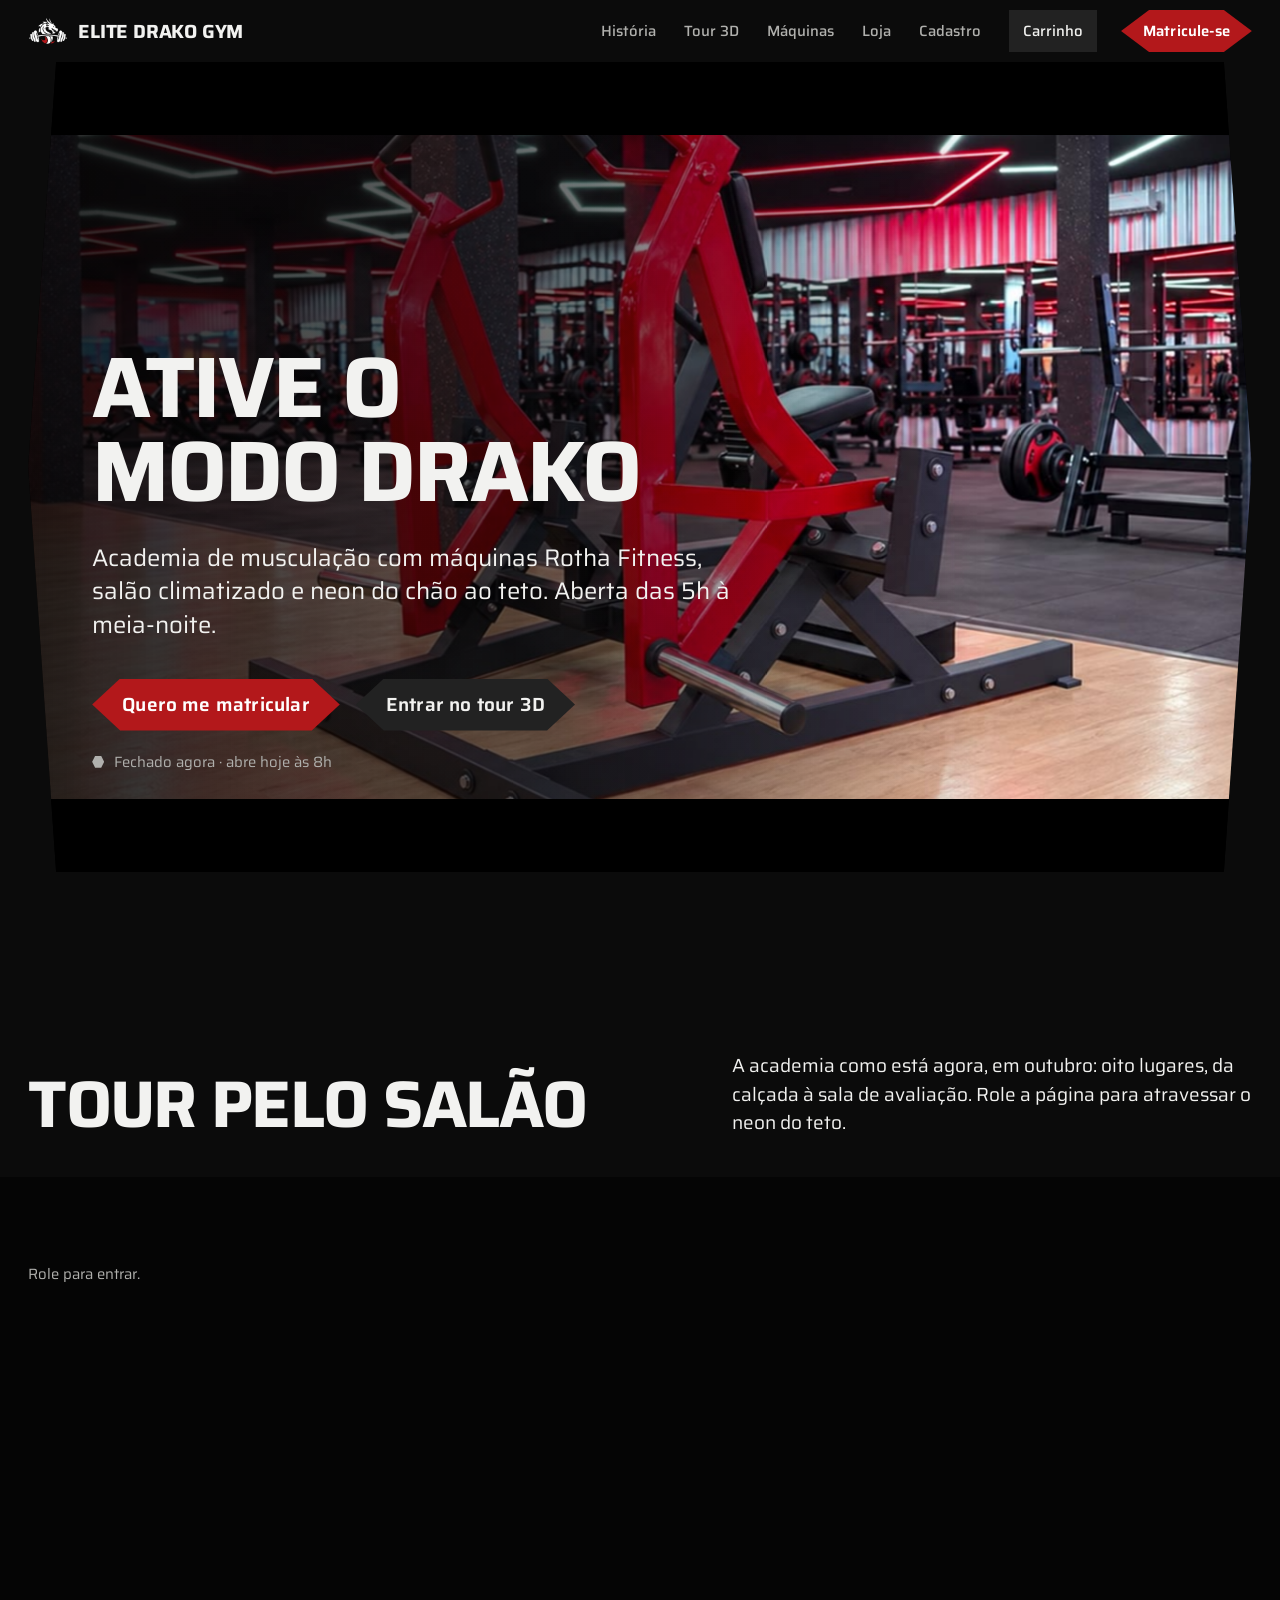
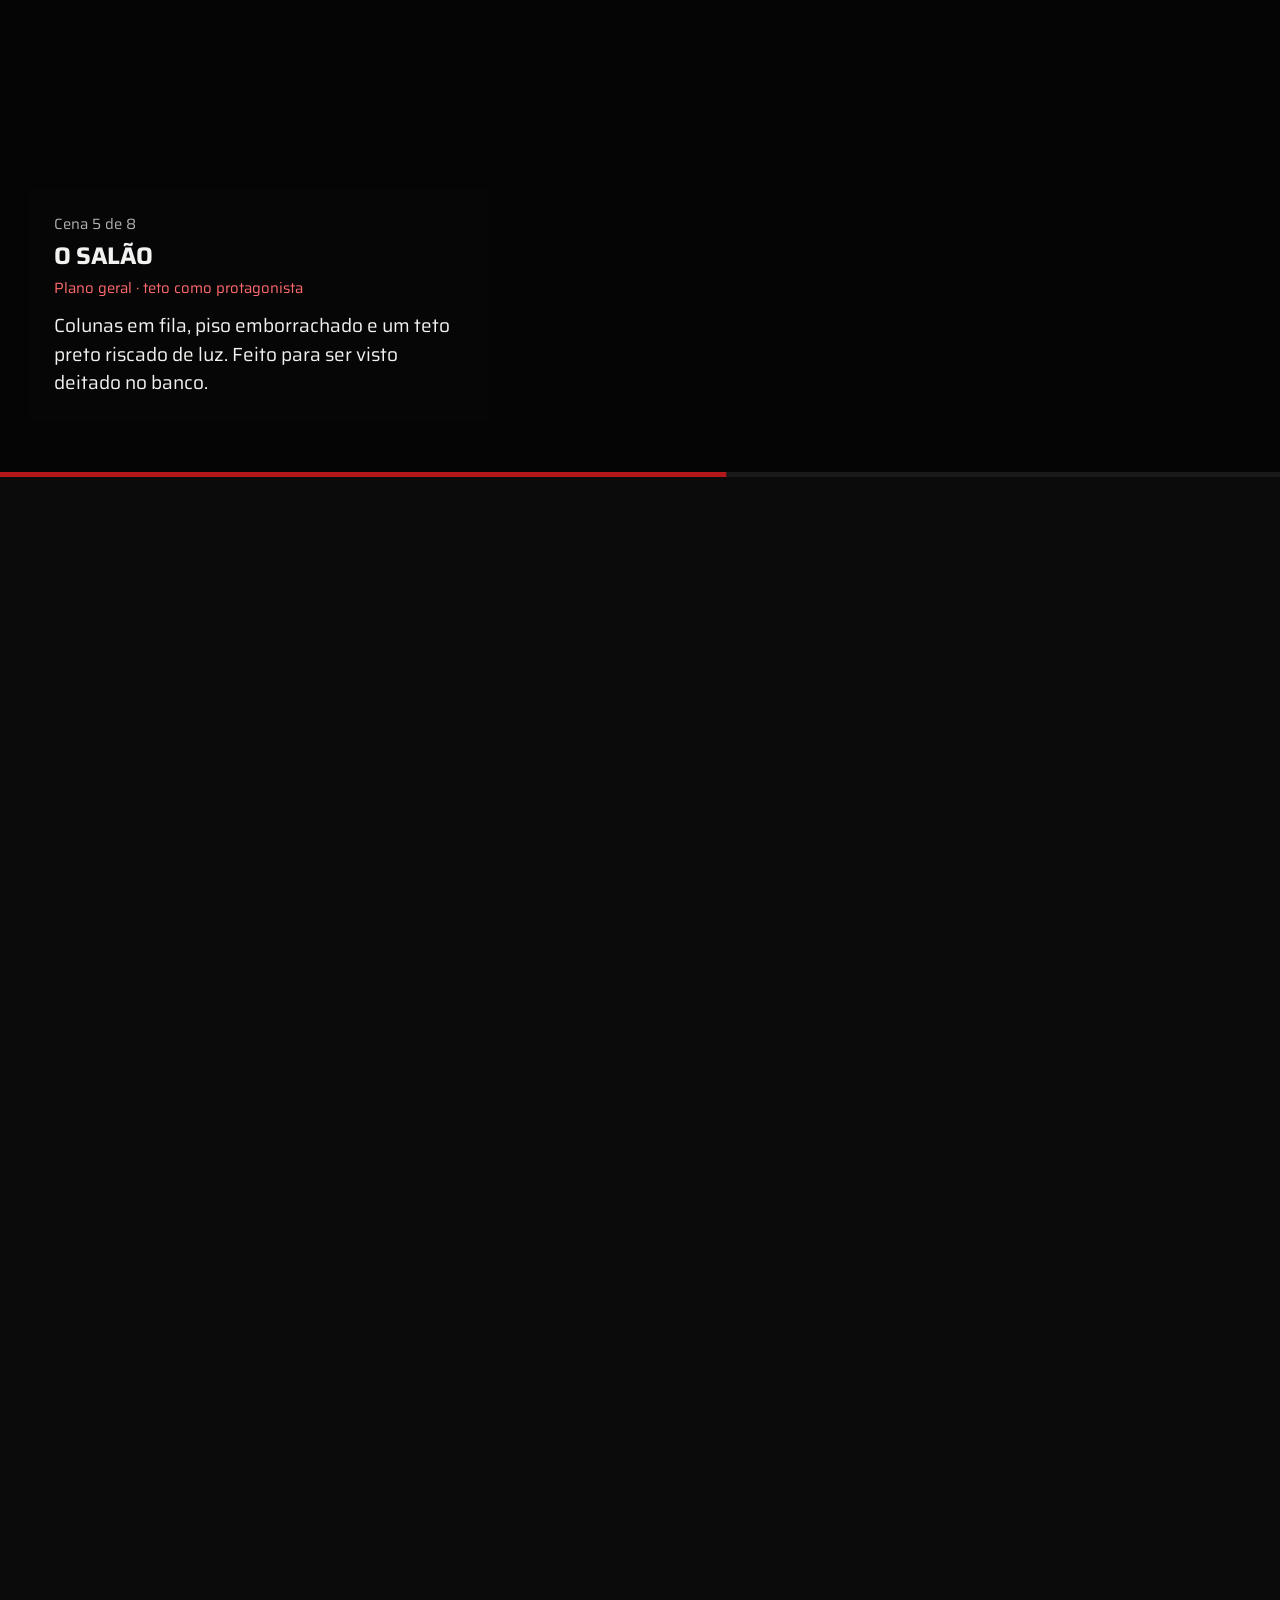
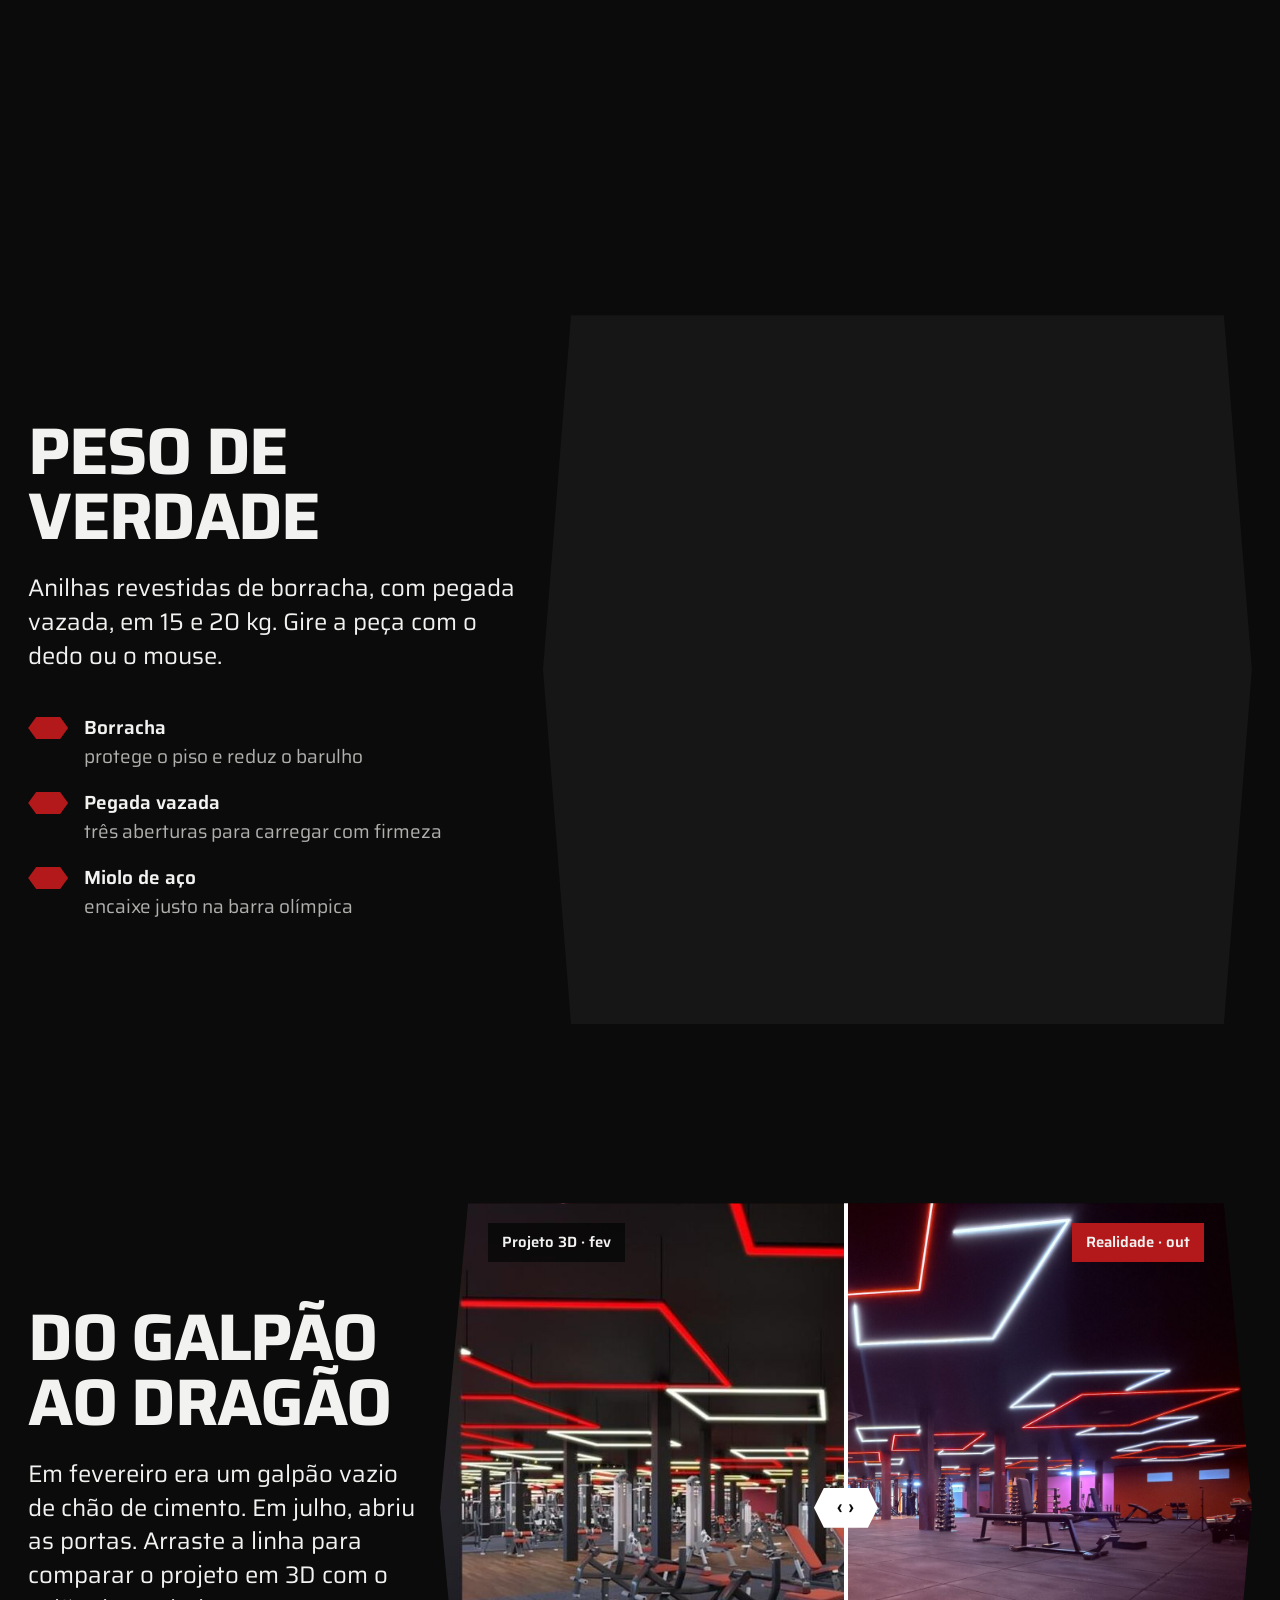
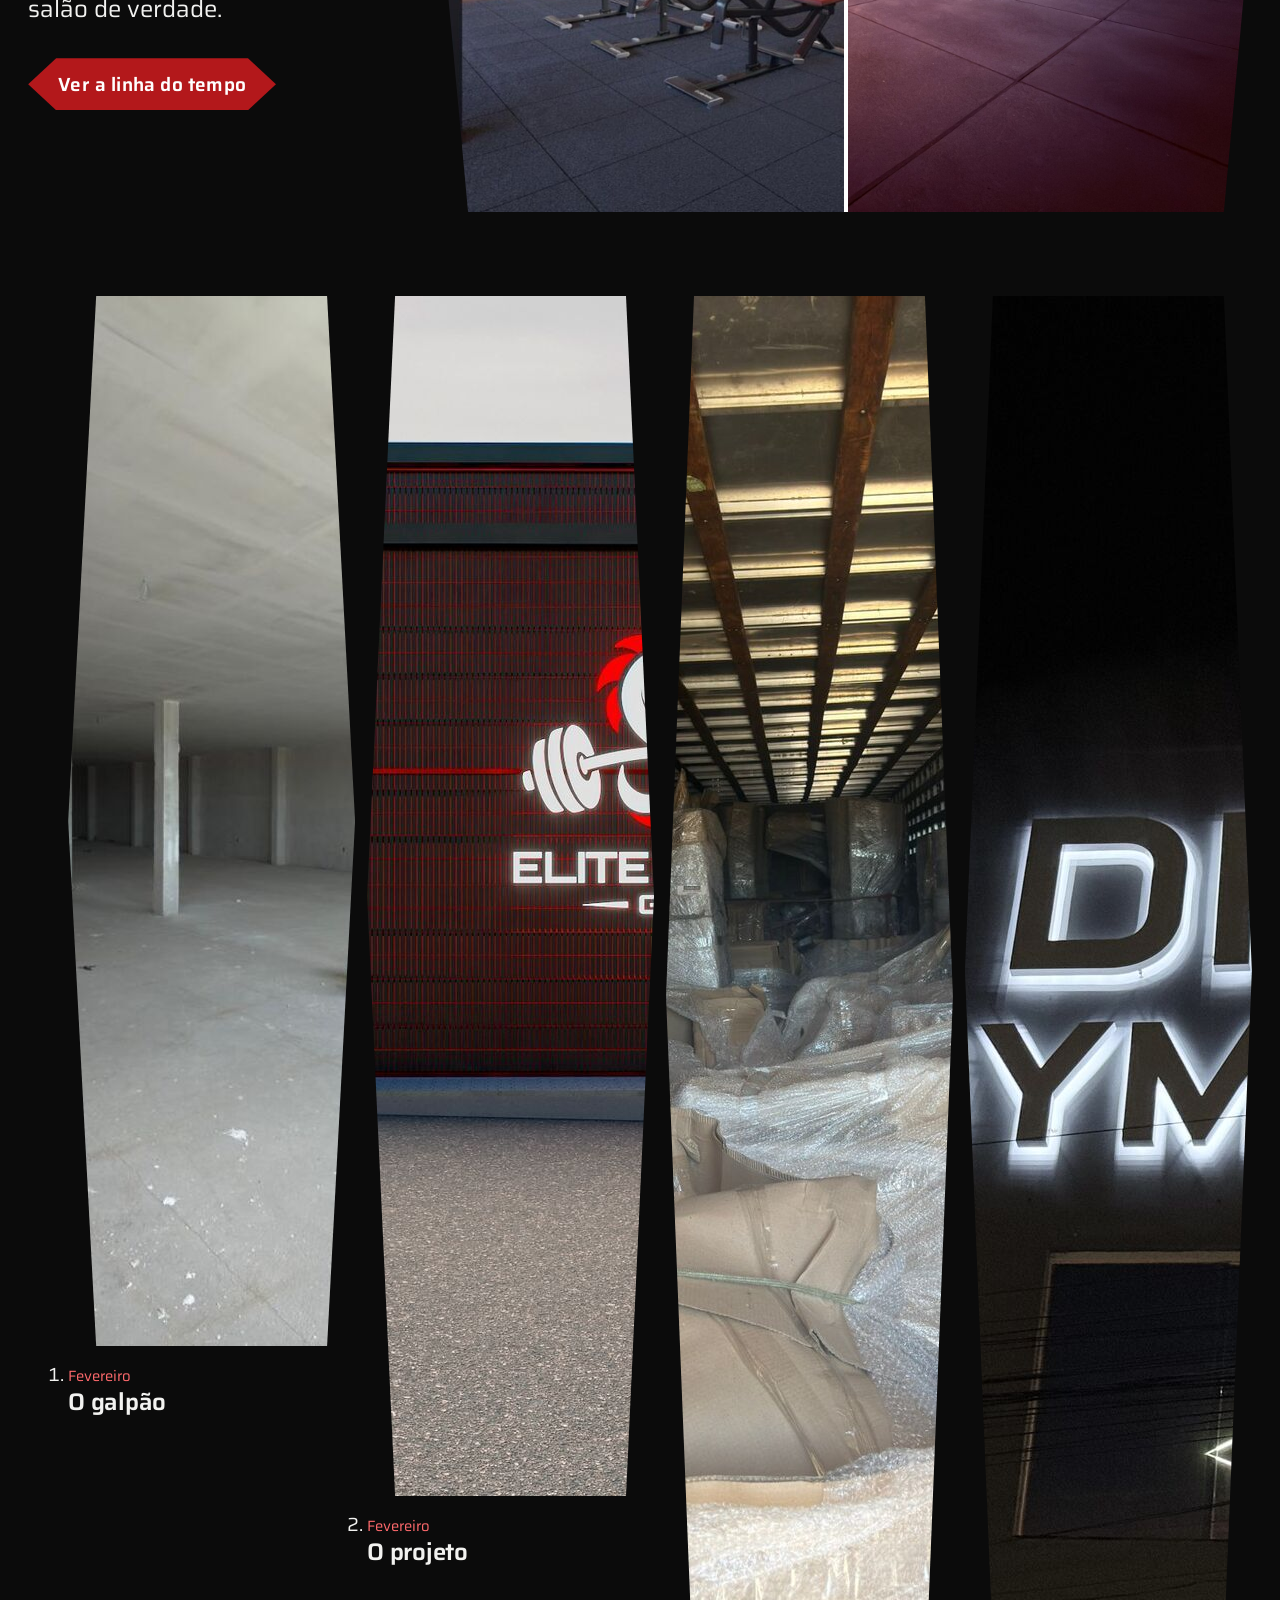
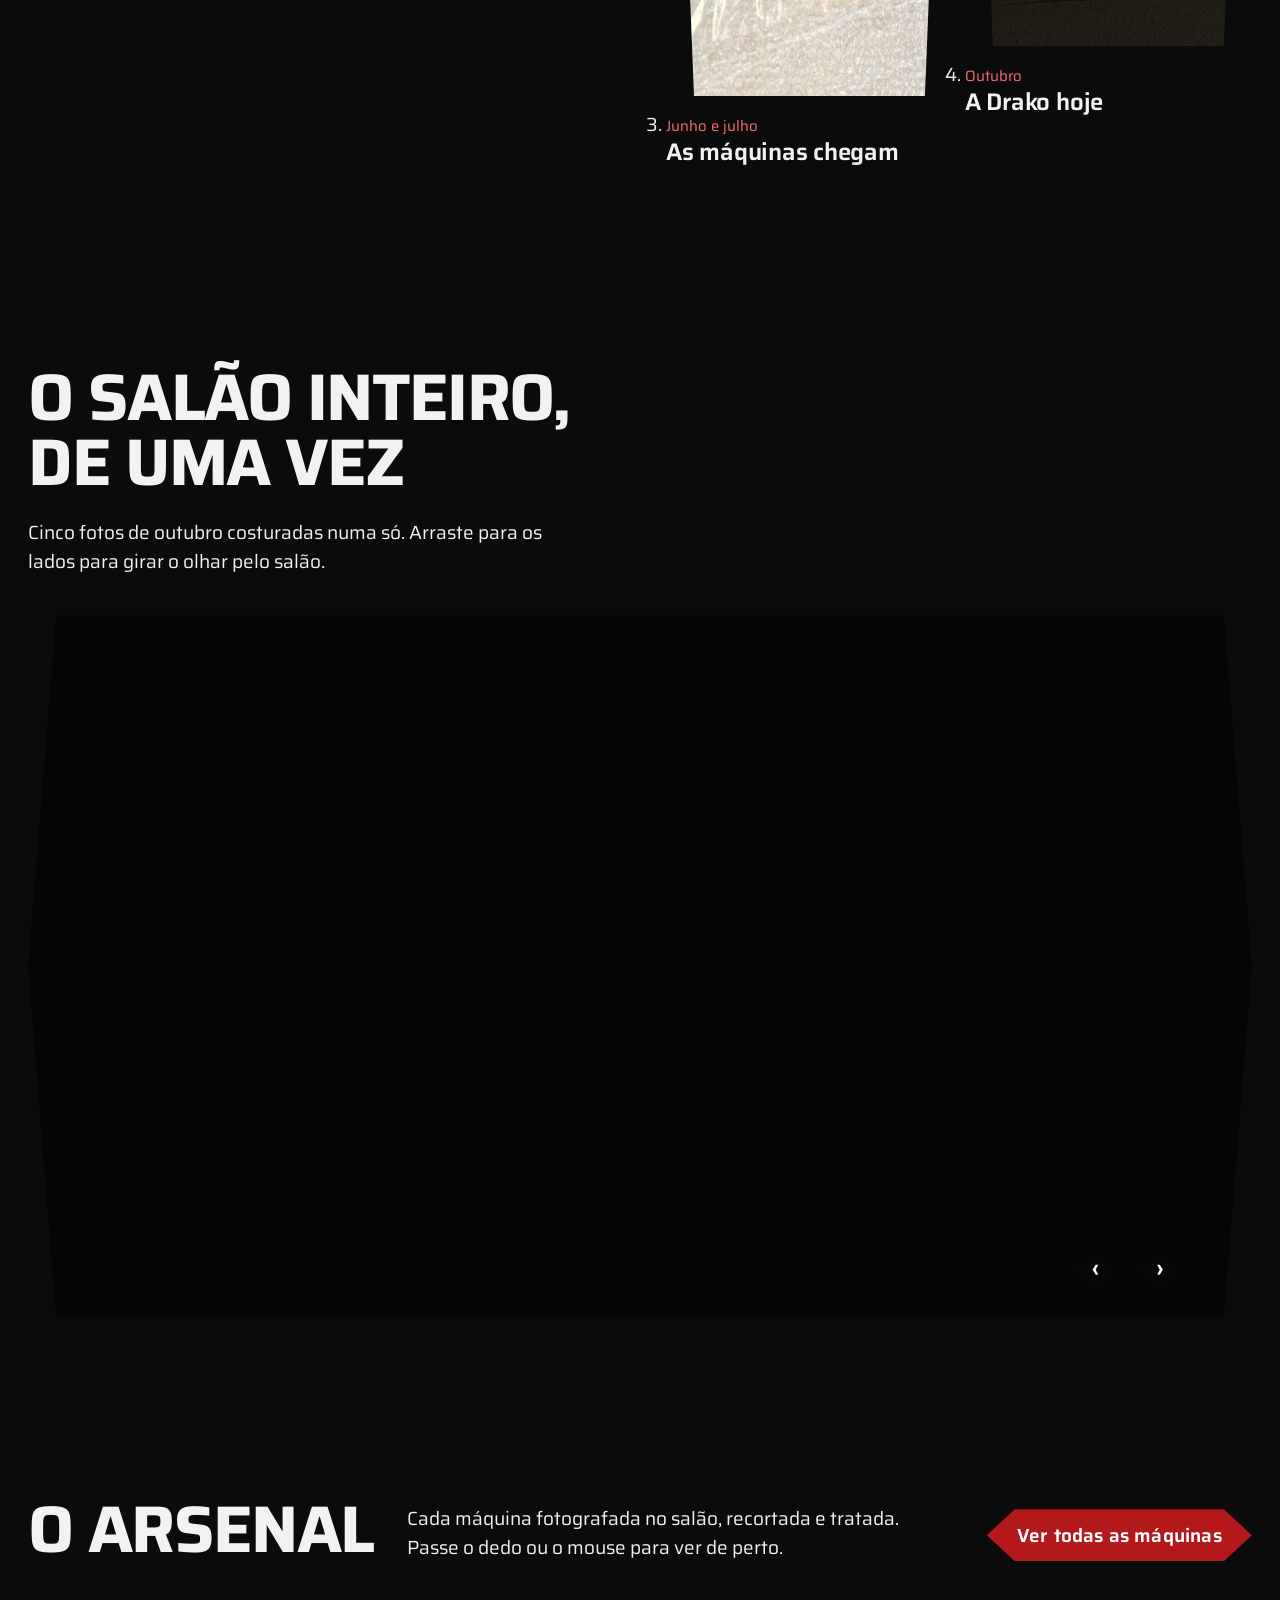
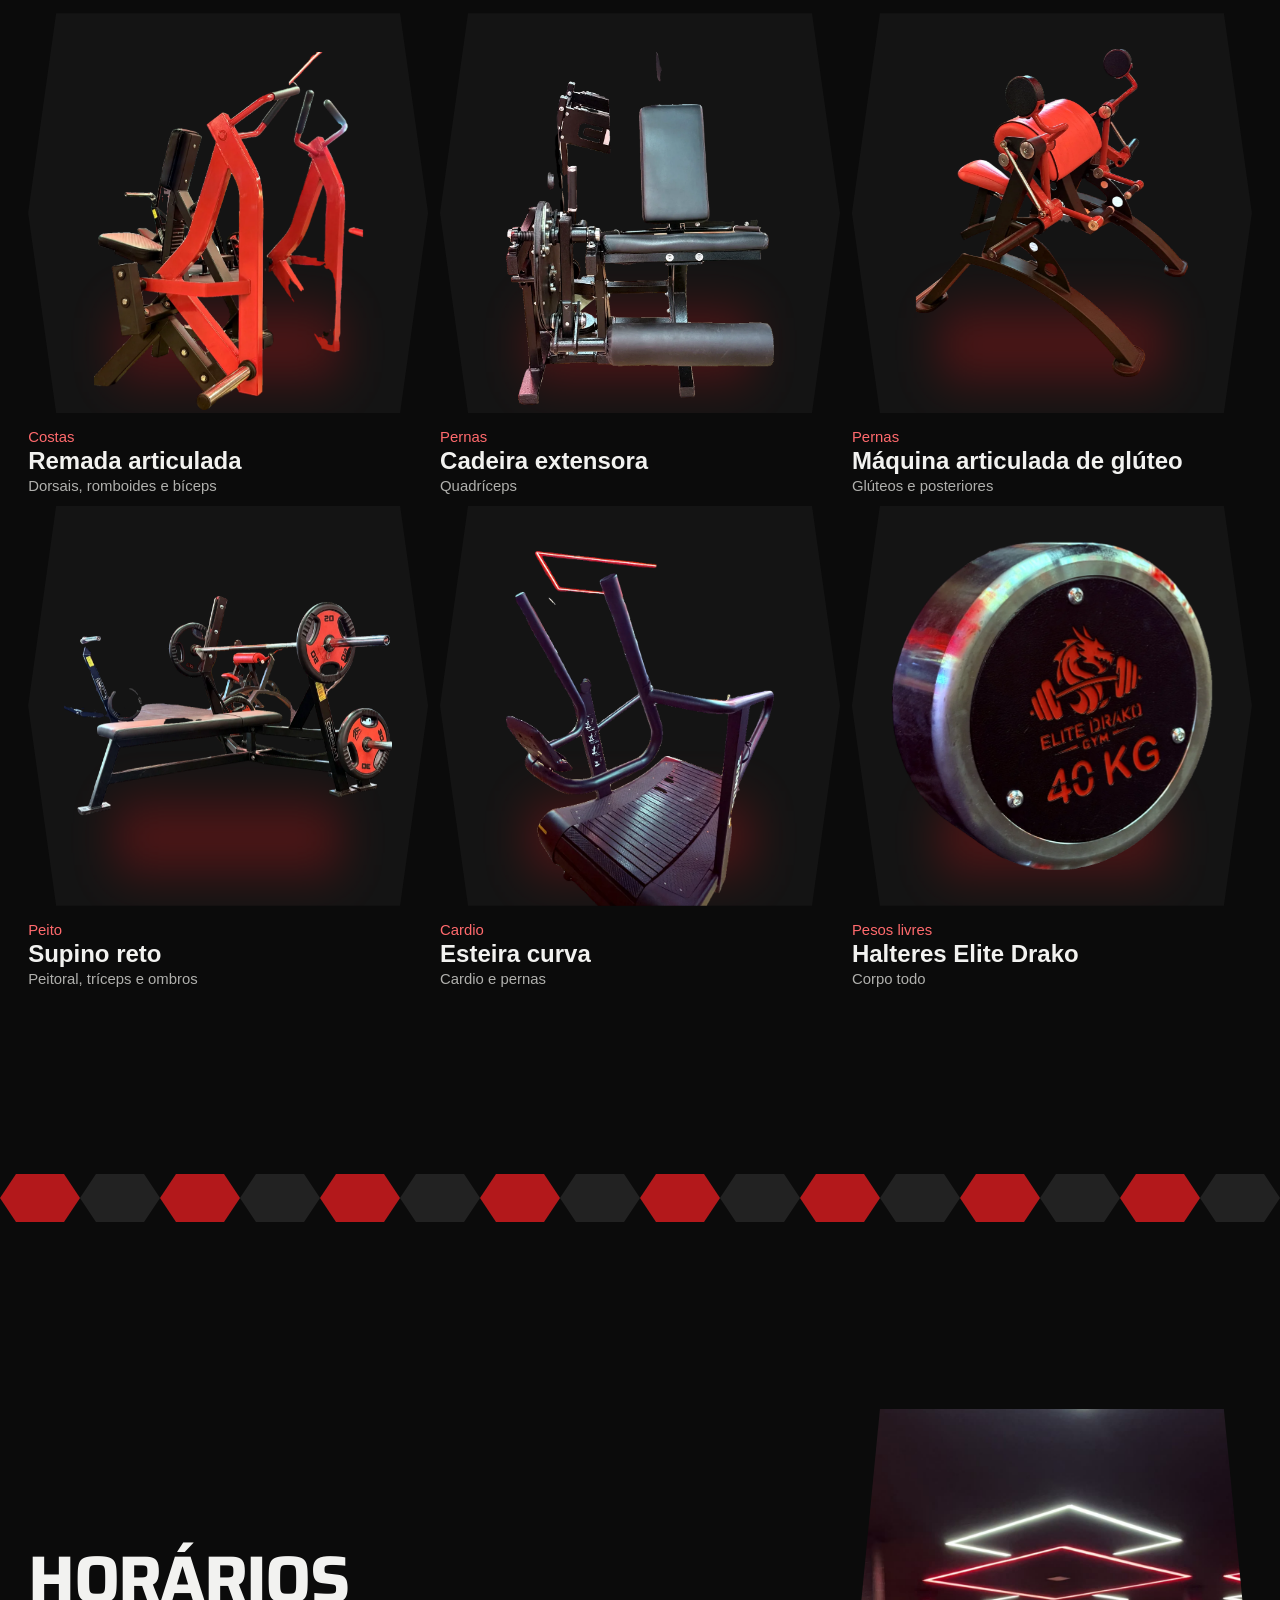
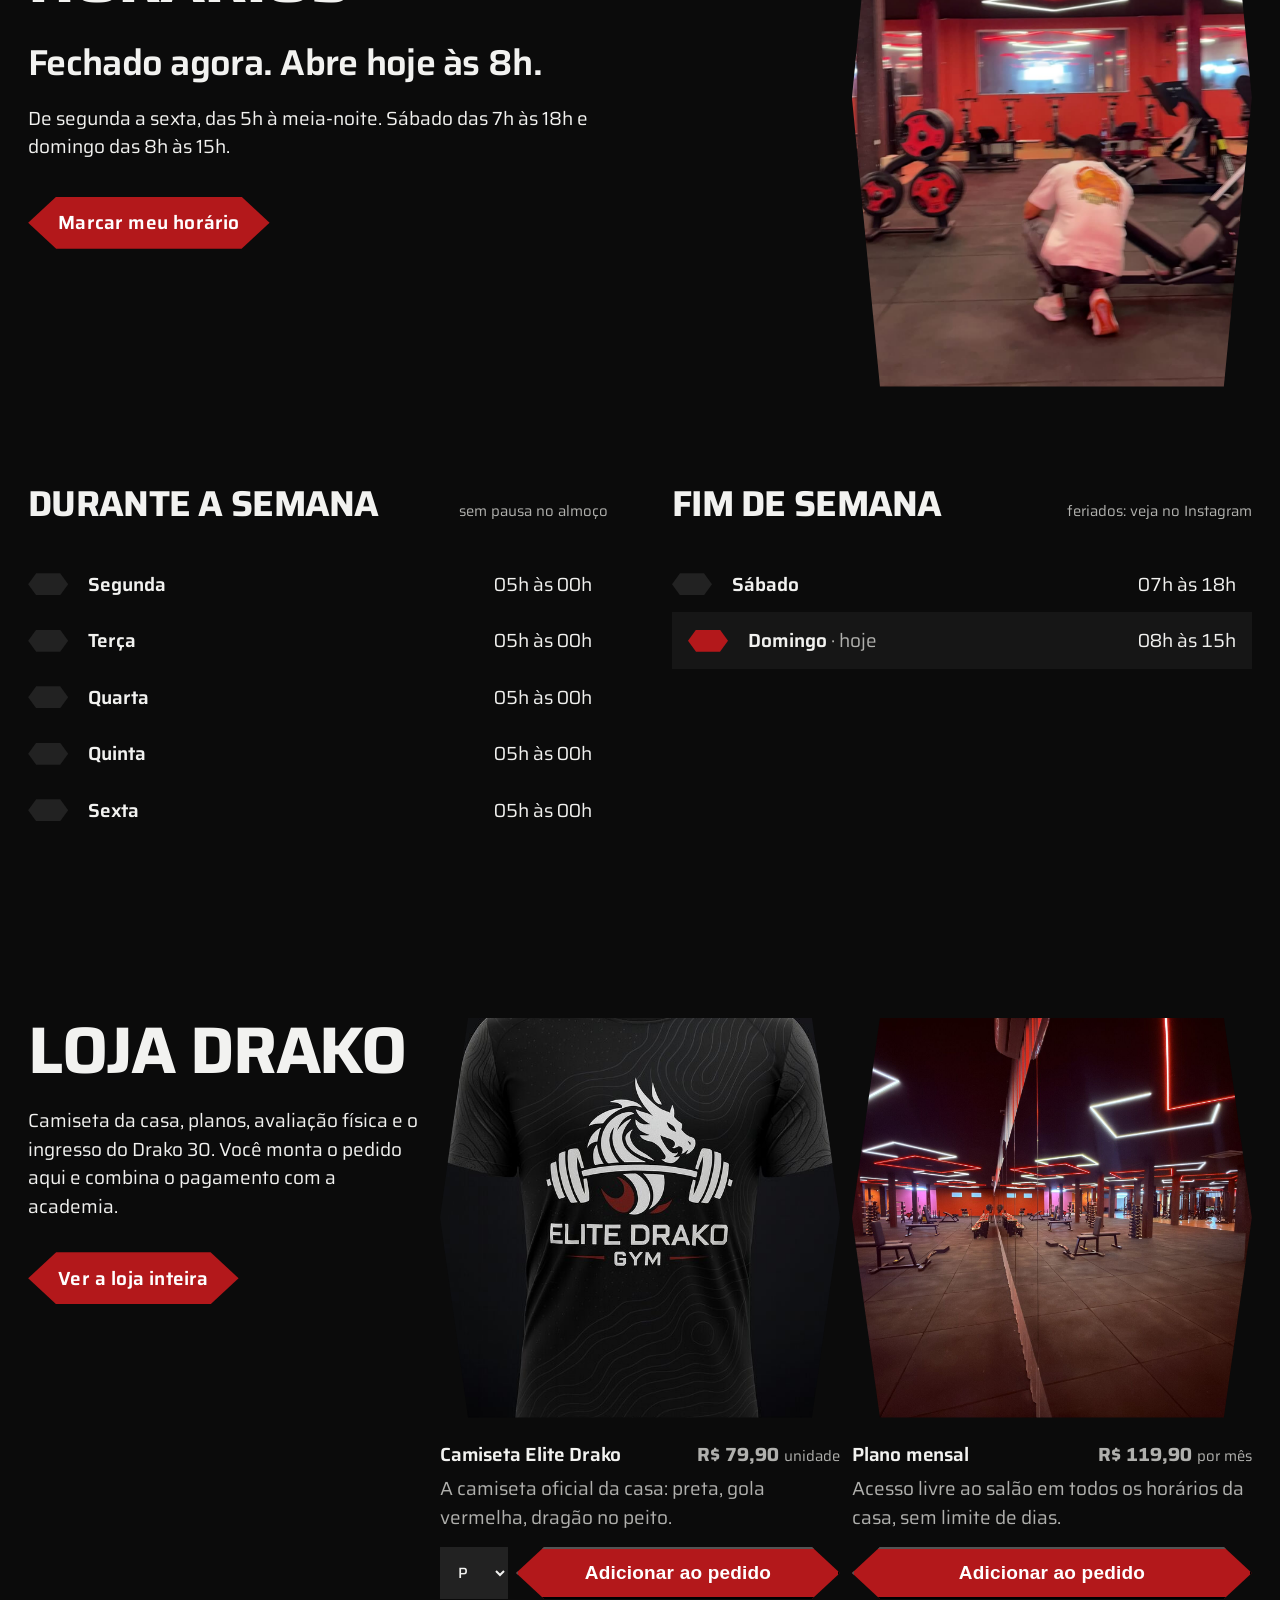
==== commit 77cdd2a8: "Site v3: história, salão 360 e arsenal de máquinas - Tira todas as fotos de produtos de outras marca" ====
--- a/index.html
+++ b/index.html
@@ -4,11 +4,11 @@
 <meta charset="utf-8">
 <meta name="viewport" content="width=device-width, initial-scale=1">
 <title>Elite Drako Gym · Academia em Valente-BA</title>
-<meta name="description" content="Elite Drako Gym: academia de musculação em Valente-BA. Tour 3D pelo salão, loja com camiseta, suplementos e planos, e matrícula online. Aberta das 5h à meia-noite.">
+<meta name="description" content="Elite Drako Gym: academia de musculação em Valente-BA. A história do galpão ao salão, tour 3D, panorâmica do salão, todas as máquinas, loja e matrícula online. Aberta das 5h à meia-noite.">
 <meta name="theme-color" content="#0b0b0b">
 <meta property="og:title" content="Elite Drako Gym · Valente-BA">
 <meta property="og:description" content="Ative o modo Drako. Tour 3D, loja e matrícula online.">
-<meta property="og:image" content="assets/img/salao-amplo.jpg">
+<meta property="og:image" content="assets/img/tour/fachada.jpg">
 <meta property="og:locale" content="pt_BR">
 <link rel="icon" type="image/png" href="assets/img/favicon.png">
 <link rel="apple-touch-icon" href="assets/img/marca-dragao.png">
@@ -43,8 +43,9 @@
     <span>Elite Drako Gym</span>
   </a>
   <nav class="bar__nav" aria-label="Principal">
+    <a href="historia.html">História</a>
     <a href="#tour">Tour 3D</a>
-    <a href="#horarios">Horários</a>
+    <a href="maquinas.html">Máquinas</a>
     <a href="loja.html">Loja</a>
     <a href="cadastro.html">Cadastro</a>
   </nav>
@@ -75,7 +76,7 @@
   <section class="tour" id="tour" aria-labelledby="tour-title">
     <div class="tour__head">
       <h2 id="tour-title" class="tour__title reveal">Tour pelo salão</h2>
-      <p class="reveal">Oito lugares da academia, um de cada vez. Role a página para atravessar o neon do teto.</p>
+      <p class="reveal">A academia como está agora, em outubro: oito lugares, da calçada à sala de avaliação. Role a página para atravessar o neon do teto.</p>
     </div>
     <div class="tour__stage">
       <canvas class="tour__canvas" data-tour-canvas aria-hidden="true"></canvas>
@@ -88,67 +89,67 @@
 
     <ol class="cenas" data-cenas>
       <li class="cena" data-cena>
-        <img src="assets/img/salao-vespera.jpg" alt="Salão com caixas no chão e o neon do teto já aceso, na véspera da abertura" width="1800" height="1350" loading="lazy">
-        <div class="cena__txt">
-          <h3>A véspera</h3>
-          <p class="cena__plano">Plano aberto · luz do fim da tarde</p>
-          <p>Caixas no chão, plástico nas máquinas e o neon já aceso. É o retrato do dia em que a academia ainda estava nascendo.</p>
-        </div>
-      </li>
-      <li class="cena" data-cena>
-        <img src="assets/img/salao-amplo.jpg" alt="Salão de musculação amplo com colunas em fila e neon branco e vermelho no teto preto" width="2000" height="1500" loading="lazy">
+        <img src="assets/img/tour/fachada.jpg" alt="Fachada iluminada da Elite Drako Gym à noite, com o nome em letras de luz branca" width="1800" height="1350" loading="lazy">
+        <div class="cena__txt">
+          <h3>A fachada</h3>
+          <p class="cena__plano">Plano aberto · noite</p>
+          <p>O nome em luz branca e o hexágono vermelho embaixo. À noite, a academia se vê do fim da rua.</p>
+        </div>
+      </li>
+      <li class="cena" data-cena>
+        <img src="assets/img/tour/entrada.jpg" alt="Entrada da academia com moldura vermelha e porta de vidro" width="1125" height="1500" loading="lazy">
+        <div class="cena__txt">
+          <h3>A entrada</h3>
+          <p class="cena__plano">Plano frontal · moldura vermelha</p>
+          <p>Um portal vermelho na calçada. Quem passa já sabe onde fica a Drako.</p>
+        </div>
+      </li>
+      <li class="cena" data-cena>
+        <img src="assets/img/tour/recepcao.jpg" alt="Recepção com balcão, prateleiras e neon vermelho no teto" width="1800" height="1350" loading="lazy">
+        <div class="cena__txt">
+          <h3>A recepção</h3>
+          <p class="cena__plano">Grande angular · luz de boas-vindas</p>
+          <p>O primeiro ambiente depois da porta: balcão, atendimento e o neon que segue até o salão.</p>
+        </div>
+      </li>
+      <li class="cena" data-cena>
+        <img src="assets/img/tour/catraca.jpg" alt="Catraca de acesso com leitor digital ao lado de uma coluna" width="1050" height="1400" loading="lazy">
+        <div class="cena__txt">
+          <h3>O acesso</h3>
+          <p class="cena__plano">Detalhe · catraca digital</p>
+          <p>Entrada controlada por catraca: só aluno ativo passa, a qualquer hora entre 5h e meia-noite.</p>
+        </div>
+      </li>
+      <li class="cena" data-cena>
+        <img src="assets/img/tour/salao.jpg" alt="Salão de musculação amplo sob hexágonos de neon branco e vermelho, piso emborrachado" width="2000" height="1500" loading="lazy">
         <div class="cena__txt">
           <h3>O salão</h3>
-          <p class="cena__plano">Grande angular · teto como protagonista</p>
-          <p>Colunas em fila e um teto preto riscado de branco e vermelho. É um teto feito para ser visto de baixo, deitado no banco.</p>
-        </div>
-      </li>
-      <li class="cena" data-cena>
-        <img src="assets/img/salao-corredor.jpg" alt="Corredor de máquinas alinhadas até o fundo do salão sob hexágonos de neon" width="2000" height="1500" loading="lazy">
-        <div class="cena__txt">
-          <h3>O corredor</h3>
-          <p class="cena__plano">Linha de fuga · máquinas em fila</p>
-          <p>As máquinas alinhadas puxam o olho até o fundo. É o caminho do treino, da primeira à última série.</p>
-        </div>
-      </li>
-      <li class="cena" data-cena>
-        <img src="assets/img/maquina-pegadores.jpg" alt="Pegadores emborrachados de uma máquina vermelha Rotha Fitness" width="1280" height="720" loading="lazy">
-        <div class="cena__txt">
-          <h3>As máquinas</h3>
-          <p class="cena__plano">Close · vermelho de fábrica</p>
-          <p>Estrutura vermelha, pegador emborrachado. Equipamento Rotha Fitness, com o vermelho que a casa adotou como cor própria.</p>
-        </div>
-      </li>
-      <li class="cena" data-cena>
-        <img src="assets/img/atleta-anilha.jpg" alt="Atleta com a camiseta da Elite Drako segurando uma anilha vermelha de 20 quilos junto ao rosto" width="1050" height="1400" loading="lazy">
-        <div class="cena__txt">
-          <h3>A carga</h3>
-          <p class="cena__plano">Retrato · anilha de 20 kg</p>
-          <p>A anilha encostada no rosto: o peso como parte do corpo. É a camiseta da casa, a mesma que está na loja.</p>
-        </div>
-      </li>
-      <li class="cena" data-cena>
-        <img src="assets/img/atleta-bike.jpg" alt="Atleta pedalando na bicicleta ergométrica do salão" width="1050" height="1400" loading="lazy">
+          <p class="cena__plano">Plano geral · teto como protagonista</p>
+          <p>Colunas em fila, piso emborrachado e um teto preto riscado de luz. Feito para ser visto deitado no banco.</p>
+        </div>
+      </li>
+      <li class="cena" data-cena>
+        <img src="assets/img/tour/cardio.jpg" alt="Esteira curva sem motor no espaço de cardio" width="1125" height="1500" loading="lazy">
         <div class="cena__txt">
           <h3>O cardio</h3>
-          <p class="cena__plano">Plano médio · movimento contínuo</p>
-          <p>Bicicletas para o aquecimento e para o fim do treino, sob a mesma luz do resto do salão.</p>
-        </div>
-      </li>
-      <li class="cena" data-cena>
-        <img src="assets/img/vestiario-armarios.jpg" alt="Armários pretos encostados na parede vermelha do vestiário" width="675" height="1200" loading="lazy">
-        <div class="cena__txt">
-          <h3>O vestiário</h3>
-          <p class="cena__plano">Plano fechado · parede vermelha</p>
-          <p>Parede vermelha e armários pretos: até o vestiário segue a paleta do dragão.</p>
-        </div>
-      </li>
-      <li class="cena" data-cena>
-        <img src="assets/img/equipe.jpg" alt="Três pessoas da equipe de braços cruzados no salão, sob o hexágono de neon" width="1050" height="1400" loading="lazy">
-        <div class="cena__txt">
-          <h3>A equipe</h3>
-          <p class="cena__plano">Plano de conjunto · sob o hexágono</p>
-          <p>Braços cruzados sob o hexágono de luz. São eles que te recebem na primeira visita.</p>
+          <p class="cena__plano">Contra-plongée · esteira curva</p>
+          <p>Esteiras, inclusive a curva sem motor, em que é você quem faz a lona girar.</p>
+        </div>
+      </li>
+      <li class="cena" data-cena>
+        <img src="assets/img/tour/halteres.jpg" alt="Halteres redondos com o logo da Elite Drako em vermelho, de 35 e 40 quilos" width="1125" height="1500" loading="lazy">
+        <div class="cena__txt">
+          <h3>Os halteres</h3>
+          <p class="cena__plano">Close · marca na peça</p>
+          <p>Até o peso leva o dragão: halteres com o logo da casa, até 40 kg.</p>
+        </div>
+      </li>
+      <li class="cena" data-cena>
+        <img src="assets/img/tour/avaliacao.jpg" alt="Porta da sala de avaliação com placa em neon e teto de hexágonos" width="1125" height="1500" loading="lazy">
+        <div class="cena__txt">
+          <h3>A sala de avaliação</h3>
+          <p class="cena__plano">Plano fechado · placa em neon</p>
+          <p>Onde o treino começa: medidas, objetivos e o ponto de partida de cada aluno.</p>
         </div>
       </li>
     </ol>
@@ -171,30 +172,54 @@
     </figure>
   </section>
 
-  <!-- OBRA -->
-  <section class="obra" aria-labelledby="obra-title">
-    <div class="obra__plate">
-      <figure class="obra__frame">
-        <img data-slide="0" class="is-on" src="assets/img/chegada-caminhao.jpg" alt="Caminhão carregado de equipamentos embalados chegando à academia" width="1050" height="1400" loading="lazy">
-        <img data-slide="1" src="assets/img/montagem-salao.jpg" alt="Equipamentos desembalados espalhados pelo salão durante a montagem" width="1600" height="1200" loading="lazy">
-        <img data-slide="2" src="assets/img/salao-corredor.jpg" alt="Salão pronto com máquinas alinhadas e o neon aceso" width="2000" height="1500" loading="lazy">
-      </figure>
-    </div>
-    <div class="obra__text">
-      <div class="tabs" role="tablist" aria-label="Etapas da obra">
-        <button role="tab" id="tab-0" aria-selected="true" aria-controls="obra-panel" data-tab="0">Chegada</button>
-        <button role="tab" id="tab-1" aria-selected="false" aria-controls="obra-panel" data-tab="1" tabindex="-1">Montagem</button>
-        <button role="tab" id="tab-2" aria-selected="false" aria-controls="obra-panel" data-tab="2" tabindex="-1">Inauguração</button>
-      </div>
-      <div class="obra__copy" id="obra-panel" role="tabpanel" aria-labelledby="tab-0">
-        <h2 id="obra-title">Montada peça por peça</h2>
-        <p data-copy>Os equipamentos chegaram embalados, de caminhão e empilhadeira, e entraram pela porta da frente um a um.</p>
-      </div>
-      <div class="obra__actions">
-        <a class="cell cell--ink" href="https://www.instagram.com/elite_drakogym/" target="_blank" rel="noopener">Ver no Instagram</a>
-        <a class="cell cell--tone" href="cadastro.html?tipo=visita">Agendar uma visita</a>
-      </div>
-    </div>
+  <!-- HISTÓRIA -->
+  <section class="historia" id="historia" aria-labelledby="historia-title">
+    <div class="historia__head">
+      <h2 id="historia-title" class="reveal">Do galpão ao dragão</h2>
+      <p class="reveal">Em fevereiro era um galpão vazio de chão de cimento. Em julho, abriu as portas. Arraste a linha para comparar o projeto em 3D com o salão de verdade.</p>
+      <a class="btn reveal" href="historia.html">Ver a linha do tempo</a>
+    </div>
+    <figure class="compara reveal" data-compara>
+      <img class="compara__a" src="assets/img/tour/salao-2.jpg" alt="Salão real em outubro, com neon no teto e piso emborrachado" width="2000" height="1500" loading="lazy">
+      <div class="compara__b"><img src="assets/img/linha/04-projeto-salao.jpg" alt="Render 3D do projeto do salão, feito antes da obra" width="1120" height="1400" loading="lazy"></div>
+      <span class="compara__tag compara__tag--b">Projeto 3D · fev</span>
+      <span class="compara__tag compara__tag--a">Realidade · out</span>
+      <label class="sr" for="compara-range">Comparar projeto e realidade</label>
+      <input id="compara-range" class="compara__range" type="range" min="0" max="100" value="50" data-compara-range>
+      <span class="compara__handle" aria-hidden="true"></span>
+    </figure>
+    <ol class="marcos" role="list">
+      <li class="reveal"><img src="assets/img/linha/02-galpao.jpg" alt="Galpão vazio com colunas brancas e chão de cimento" width="1400" height="1050" loading="lazy"><p class="marcos__quando">Fevereiro</p><h3>O galpão</h3></li>
+      <li class="reveal"><img src="assets/img/linha/03-projeto-fachada.jpg" alt="Render da fachada com o dragão em painel vermelho" width="1600" height="1200" loading="lazy"><p class="marcos__quando">Fevereiro</p><h3>O projeto</h3></li>
+      <li class="reveal"><img src="assets/img/linha/05-chegada.jpg" alt="Caminhão carregado de equipamentos embalados" width="1050" height="1400" loading="lazy"><p class="marcos__quando">Junho e julho</p><h3>As máquinas chegam</h3></li>
+      <li class="reveal"><img src="assets/img/linha/09-fachada-noite.jpg" alt="Fachada iluminada da academia à noite" width="1800" height="1350" loading="lazy"><p class="marcos__quando">Outubro</p><h3>A Drako hoje</h3></li>
+    </ol>
+  </section>
+
+  <!-- SALÃO 360 -->
+  <section class="giro" id="giro" aria-labelledby="giro-title">
+    <div class="giro__head">
+      <h2 id="giro-title" class="reveal">O salão inteiro, de uma vez</h2>
+      <p class="reveal">Cinco fotos de outubro costuradas numa só. Arraste para os lados para girar o olhar pelo salão.</p>
+    </div>
+    <div class="giro__stage reveal" data-giro>
+      <canvas data-giro-canvas aria-label="Panorâmica do salão de musculação. Arraste para girar." role="img"></canvas>
+      <img class="giro__fallback" src="assets/img/tour/salao-panorama.jpg" alt="Panorâmica do salão de musculação com esteiras à esquerda, bancos e halteres ao centro e espelhos à direita" width="6000" height="2207" loading="lazy">
+      <div class="giro__ui">
+        <button type="button" class="giro__btn" data-giro-dir="-1" aria-label="Girar para a esquerda">‹</button>
+        <button type="button" class="giro__btn" data-giro-dir="1" aria-label="Girar para a direita">›</button>
+      </div>
+    </div>
+  </section>
+
+  <!-- MÁQUINAS -->
+  <section class="maq" id="maquinas" aria-labelledby="maq-title">
+    <div class="maq__head">
+      <h2 id="maq-title" class="reveal">O arsenal</h2>
+      <p class="reveal">Cada máquina fotografada no salão, recortada e tratada. Passe o dedo ou o mouse para ver de perto.</p>
+      <a class="btn reveal" href="maquinas.html">Ver todas as máquinas</a>
+    </div>
+    <ul class="maq__grid" role="list" data-maq-destaque></ul>
   </section>
 
   <div class="hexstrip" aria-hidden="true"></div>
@@ -239,7 +264,7 @@
   <section class="vitrine" aria-labelledby="vitrine-title">
     <div class="vitrine__head">
       <h2 id="vitrine-title" class="reveal">Loja Drako</h2>
-      <p class="reveal">Camiseta da casa, suplementos e planos. Você monta o pedido aqui e combina o pagamento com a academia.</p>
+      <p class="reveal">Camiseta da casa, planos, avaliação física e o ingresso do Drako 30. Você monta o pedido aqui e combina o pagamento com a academia.</p>
       <a class="btn reveal" href="loja.html">Ver a loja inteira</a>
     </div>
     <ul class="vitrine__grid" role="list" data-vitrine></ul>
@@ -314,7 +339,7 @@
 
   <!-- CTA FINAL -->
   <section class="final" aria-labelledby="final-title">
-    <img class="final__bg" src="assets/img/salao-corredor.jpg" alt="" width="2000" height="1500" loading="lazy">
+    <img class="final__bg" src="assets/img/tour/salao.jpg" alt="" width="2000" height="1500" loading="lazy">
     <div class="final__scrim" aria-hidden="true"></div>
     <div class="final__copy">
       <h2 id="final-title" class="reveal">Seu novo nível</h2>
@@ -336,7 +361,9 @@
   <div class="foot__cols">
     <nav aria-label="Rodapé">
       <h3>Site</h3>
+      <a href="historia.html">História</a>
       <a href="#tour">Tour 3D</a>
+      <a href="maquinas.html">Máquinas</a>
       <a href="loja.html">Loja</a>
       <a href="cadastro.html">Cadastro</a>
       <a href="#duvidas">Dúvidas</a>
@@ -364,6 +391,8 @@
 <script src="assets/vendor/supabase.js"></script>
 <script src="site.js"></script>
 <script src="main.js" defer></script>
+<script src="maquinas.js" defer></script>
+<script src="data/maquinas.js"></script>
 <script type="module" src="tour3d.js"></script>
 </body>
 </html>
--- a/styles.css
+++ b/styles.css
@@ -785,3 +785,174 @@
 .espaco__fotos img { --c: 22px; width: 100%; aspect-ratio: 3 / 4; object-fit: cover; clip-path: var(--hex); }
 .espaco__fotos p { margin-top: 12px; }
 @media (max-width: 760px) { .espaco__fotos { grid-template-columns: 1fr 1fr; gap: 24px 8px; } }
+
+/* =====================================================================
+   v3 — história, projeto × realidade, salão 360 e o arsenal
+   ===================================================================== */
+
+/* ---------- história (home) ---------- */
+.historia { display: grid; grid-template-columns: repeat(12, 1fr); gap: var(--g); padding: var(--gap-section) var(--m) 0; align-items: start; }
+.historia__head { grid-column: 1 / 5; align-self: center; }
+.historia__head h2 { font-size: var(--step-head); }
+.historia__head p { margin-top: 24px; max-width: 34ch; font-size: var(--step-lead); line-height: 1.4; }
+.historia__head .btn { margin-top: 32px; }
+.historia .compara { grid-column: 5 / 13; }
+.historia--full .compara { grid-column: 5 / 13; }
+.marcos { grid-column: 1 / -1; display: grid; grid-template-columns: repeat(4, minmax(0, 1fr)); gap: var(--g); margin-top: 72px; }
+.marcos img { --c: 20px; width: 100%; aspect-ratio: 4 / 3; object-fit: cover; clip-path: var(--hex); }
+.marcos__quando { margin-top: 14px; color: #ff6a6d; font-size: var(--step-small); }
+.marcos h3 { margin-top: 2px; font-size: var(--step-lead); }
+
+/* ---------- projeto × realidade ---------- */
+.compara { --pos: 50%; --c: 40px; position: relative; aspect-ratio: 4 / 3; overflow: hidden; clip-path: var(--hex); background: #000; user-select: none; touch-action: pan-y; }
+.compara__a, .compara__b img { position: absolute; inset: 0; width: 100%; height: 100%; object-fit: cover; }
+.compara__b { position: absolute; inset: 0; clip-path: inset(0 calc(100% - var(--pos)) 0 0); }
+.compara__tag { position: absolute; top: 20px; z-index: 3; background: rgba(8,8,8,.84); padding: 8px 14px; font-size: var(--step-small); font-weight: 600; }
+.compara__tag--b { left: 48px; }
+.compara__tag--a { right: 48px; background: var(--accent); }
+.compara__handle { position: absolute; top: 0; bottom: 0; left: var(--pos); width: 4px; margin-left: -2px; background: #fff; z-index: 2; pointer-events: none; }
+.compara__handle::after {
+  content: "‹ ›"; position: absolute; top: 50%; left: 50%; transform: translate(-50%, -50%);
+  width: 64px; height: 40px; display: grid; place-items: center; background: #fff; color: #0b0b0b; font-weight: 700;
+  clip-path: polygon(10px 0, calc(100% - 10px) 0, 100% 50%, calc(100% - 10px) 100%, 10px 100%, 0 50%);
+}
+.compara__range { position: absolute; inset: 0; width: 100%; height: 100%; opacity: 0; cursor: ew-resize; z-index: 4; margin: 0; }
+.compara__range:focus-visible + .compara__handle::after { outline: 3px solid var(--accent-hi); outline-offset: 3px; }
+
+/* ---------- salão 360 ---------- */
+.giro { padding: var(--gap-section) 0 0; }
+.giro__head { display: flex; justify-content: space-between; align-items: end; gap: 24px; flex-wrap: wrap; padding: 0 var(--m) 40px; }
+.giro__head h2 { font-size: var(--step-head); max-width: 16ch; }
+.giro__head p { max-width: 42ch; }
+.giro__stage { position: relative; height: min(78svh, 760px); margin: 0 var(--m); --c: 48px; clip-path: var(--hex); background: #050505; cursor: grab; touch-action: pan-y; }
+.giro__stage.is-grab { cursor: grabbing; }
+.giro__stage canvas { position: absolute; inset: 0; width: 100%; height: 100%; display: block; opacity: 0; transition: opacity .8s; }
+.giro--3d canvas { opacity: 1; }
+.giro__fallback { position: absolute; inset: 0; width: 100%; height: 100%; object-fit: cover; }
+.giro--3d .giro__fallback { display: none; }
+.giro--static { overflow-x: auto; cursor: auto; }
+.giro--static .giro__fallback { position: static; width: auto; height: 100%; max-width: none; }
+.giro--static canvas { display: none; }
+.giro__ui { position: absolute; bottom: 24px; right: 64px; display: flex; gap: 8px; z-index: 2; }
+.giro__btn {
+  --c: 12px; width: 56px; height: 48px; border: 0; cursor: pointer; font: 700 1.5rem/1 var(--font);
+  background: rgba(8,8,8,.84); color: #fff; clip-path: var(--hex); transition: background-color .2s;
+}
+.giro__btn:hover { background: var(--accent); }
+.giro--static .giro__ui { display: none; }
+
+/* ---------- o arsenal ---------- */
+.maq { padding: var(--gap-section) var(--m) 0; display: grid; grid-template-columns: repeat(12, 1fr); gap: var(--g); }
+.maq__head { grid-column: 1 / -1; display: flex; justify-content: space-between; align-items: end; gap: 24px; flex-wrap: wrap; margin-bottom: 40px; }
+.maq__head h2 { font-size: var(--step-head); }
+.maq__head p { max-width: 42ch; }
+.maq__grid { grid-column: 1 / -1; display: grid; grid-template-columns: repeat(3, minmax(0, 1fr)); gap: var(--g); }
+.maq__grid--full { grid-template-columns: repeat(4, minmax(0, 1fr)); }
+.mq { opacity: 0; transform: translateY(40px) scale(.96); }
+.mq.is-in { opacity: 1; transform: none; transition: opacity .9s var(--ease-out), transform .9s var(--ease-out); transition-delay: calc(var(--i, 0) % 4 * 90ms); }
+.mq__btn {
+  --rx: 0deg; --ry: 0deg; --mx: 50%; --my: 40%;
+  display: flex; flex-direction: column; width: 100%; padding: 0; border: 0; background: none; color: inherit; text-align: left; cursor: pointer;
+  perspective: 900px;
+}
+.mq__stage {
+  --c: 32px; position: relative; display: grid; place-items: center; aspect-ratio: 1; overflow: hidden;
+  background: #141414;
+  clip-path: var(--hex); transform: rotateX(var(--rx)) rotateY(var(--ry)); transition: transform .25s ease-out;
+  transform-style: preserve-3d;
+}
+.mq__glow { position: absolute; left: calc(var(--mx, 50%) - 35%); width: 70%; bottom: 10%; height: 14%; background: var(--accent); filter: blur(28px); opacity: .45; transform: scaleX(.8); transition: opacity .4s, transform .4s; }
+.mq__img { position: relative; width: 82%; height: 82%; object-fit: contain; transform: translateZ(40px); animation: flutua 6s ease-in-out infinite; animation-delay: calc(var(--i, 0) * -0.7s); transition: transform .5s var(--ease-out); }
+@keyframes flutua { 50% { translate: 0 -10px; } }
+.mq__btn:hover .mq__img, .mq__btn:focus-visible .mq__img { transform: translateZ(60px) scale(1.06); }
+.mq__btn:hover .mq__glow { opacity: .8; transform: scaleX(1); }
+.mq__txt { display: flex; flex-direction: column; gap: 2px; padding-top: 16px; }
+.mq__grupo { color: #ff6a6d; font-size: var(--step-small); }
+.mq__nome { font-size: var(--step-lead); font-weight: 600; line-height: 1.2; }
+.mq__musc { color: var(--muted); font-size: var(--step-small); }
+
+/* ---------- página das máquinas ---------- */
+.maq-hero { display: grid; grid-template-columns: repeat(12, 1fr); gap: var(--g); align-items: center; padding: 24px var(--m) 0; min-height: calc(90svh - 62px); }
+.maq-hero__copy { grid-column: 1 / 6; }
+.maq-hero__copy h1 { font-size: var(--step-display); }
+.maq-hero__copy p { margin-top: 28px; max-width: 36ch; font-size: var(--step-lead); line-height: 1.4; }
+.maq-hero__peca { grid-column: 6 / 13; position: relative; display: grid; place-items: center; aspect-ratio: 1; --c: 56px; clip-path: var(--hex); background: #141414; }
+.maq-hero__peca img { width: 78%; height: 78%; object-fit: contain; animation: gira 10s ease-in-out infinite; }
+.maq-hero__peca .mq__glow { opacity: .6; }
+@keyframes gira { 0%, 100% { transform: perspective(900px) rotateY(-14deg) translateY(0); } 50% { transform: perspective(900px) rotateY(14deg) translateY(-14px); } }
+.filtros button span { opacity: .75; font-weight: 400; margin-left: 4px; }
+
+/* ---------- ficha da máquina ---------- */
+.ficha-mq { padding: 0; border: 0; background: var(--surface); color: var(--ink); width: min(1080px, calc(100% - 2 * var(--m))); max-height: calc(100svh - 32px); overflow: auto; }
+.ficha-mq::backdrop { background: rgba(0,0,0,.72); }
+.ficha-mq[open] { animation: abre .45s var(--ease-out); }
+@keyframes abre { from { opacity: 0; transform: translateY(24px) scale(.98); } }
+.ficha-mq__in { position: relative; display: grid; grid-template-columns: 1fr 1fr; gap: var(--g); padding: 32px; }
+.ficha-mq__cut { display: grid; place-items: center; aspect-ratio: 1; --c: 36px; clip-path: var(--hex); background: #141414; }
+.ficha-mq__cut img { width: 82%; height: 82%; object-fit: contain; animation: gira 9s ease-in-out infinite; }
+.ficha-mq__txt { display: flex; flex-direction: column; gap: 14px; }
+.ficha-mq__grupo { color: #ff6a6d; }
+.ficha-mq h2 { font-size: var(--step-head); }
+.ficha-mq__musc { font-weight: 600; }
+.ficha-mq__foto img { --c: 16px; width: 100%; aspect-ratio: 16 / 10; object-fit: cover; clip-path: var(--hex); }
+.ficha-mq__foto figcaption { margin-top: 8px; color: var(--muted); font-size: var(--step-small); }
+.ficha-mq__nav { display: flex; justify-content: space-between; gap: 8px; flex-wrap: wrap; }
+.ficha-mq__x { position: absolute; top: 12px; right: 12px; background: var(--surface-2); color: var(--ink); border: 0; min-height: 40px; padding: 0 14px; cursor: pointer; font: 500 var(--step-small) var(--font); }
+
+/* ---------- página da história ---------- */
+.hist-hero { display: grid; grid-template-columns: repeat(12, 1fr); grid-template-rows: auto auto; gap: var(--g); padding: 24px var(--m) 0; align-items: end; }
+.hist-hero__a { --c: 36px; grid-column: 1 / 6; grid-row: 2; aspect-ratio: 4 / 3; clip-path: var(--hex); overflow: hidden; filter: grayscale(1) contrast(1.05); }
+.hist-hero__b { --c: 48px; grid-column: 5 / 13; grid-row: 2; aspect-ratio: 16 / 10; clip-path: var(--hex); overflow: hidden; margin-top: 14vh; }
+.hist-hero__a img, .hist-hero__b img { width: 100%; height: 100%; object-fit: cover; }
+.hist-hero__a { position: relative; z-index: 2; }
+.hist-hero__copy { grid-column: 1 / 10; grid-row: 1; padding: 24px 0 8px; }
+.hist-hero__copy h1 { font-size: var(--step-display); }
+.hist-hero__copy p { margin-top: 24px; max-width: 46ch; font-size: var(--step-lead); line-height: 1.4; }
+.tempo { padding: var(--gap-section) var(--m) 0; }
+.tempo__lista { position: relative; display: grid; gap: clamp(72px, 10vw, 140px); }
+.tempo__lista::before { content: ""; position: absolute; left: calc(41.66% + var(--g) / 2); top: 0; bottom: 0; width: 4px; background: var(--surface-2); }
+.etapa { position: relative; display: grid; grid-template-columns: 5fr 7fr; gap: calc(var(--g) * 4); align-items: center; }
+.etapa::before { content: ""; position: absolute; left: calc(41.66% - 9px + var(--g) / 2); top: 50%; width: 22px; height: 14px; margin-top: -7px; background: var(--accent); clip-path: polygon(5px 0, calc(100% - 5px) 0, 100% 50%, calc(100% - 5px) 100%, 5px 100%, 0 50%); }
+.etapa__fotos { display: grid; gap: var(--g); }
+.etapa__fotos--2 { grid-template-columns: 1fr 1fr; }
+.etapa__fotos img { --c: 22px; width: 100%; aspect-ratio: 4 / 3; object-fit: cover; clip-path: var(--hex); }
+.etapa__fotos--2 img { aspect-ratio: 3 / 4; }
+.etapa__txt { padding-left: 32px; max-width: 52ch; }
+.etapa__quando { color: #ff6a6d; }
+.etapa__txt h2 { font-size: var(--step-head); }
+.etapa__quando { margin-top: 8px; font-size: var(--step-lead); }
+.etapa__txt p:last-child { margin-top: 18px; font-size: var(--step-lead); line-height: 1.45; }
+
+@media (prefers-reduced-motion: reduce) {
+  .mq { opacity: 1; transform: none; }
+  .mq__img, .maq-hero__peca img, .ficha-mq__cut img { animation: none; }
+  .mq__stage { transform: none; }
+}
+@media (max-width: 1080px) {
+  .historia__head { grid-column: 1 / -1; position: static; margin-bottom: 32px; }
+  .historia .compara, .historia--full .compara { grid-column: 1 / -1; }
+  .marcos { grid-template-columns: repeat(2, minmax(0, 1fr)); gap: 32px var(--g); }
+  .maq__grid, .maq__grid--full { grid-template-columns: repeat(2, minmax(0, 1fr)); }
+  .maq-hero__copy, .maq-hero__peca { grid-column: 1 / -1; }
+  .maq-hero__peca { max-width: 620px; width: 100%; justify-self: center; }
+}
+@media (max-width: 760px) {
+  .compara { --c: 20px; aspect-ratio: 3 / 4; }
+  .compara__tag { top: 12px; font-size: 0.8125rem; padding: 6px 10px; }
+  .compara__tag--b { left: 24px; } .compara__tag--a { right: 24px; }
+  .giro__stage { --c: 22px; height: 60svh; }
+  .giro__ui { right: 28px; bottom: 16px; }
+  .maq__grid, .maq__grid--full { gap: 28px 8px; }
+  .mq__nome { font-size: var(--step-body); }
+  .mq__stage { --c: 18px; }
+  .ficha-mq__in { grid-template-columns: 1fr; padding: 56px 20px 24px; }
+  .hist-hero__a { grid-column: 1 / 8; }
+  .hist-hero__b { grid-column: 4 / 13; margin-top: 12vh; --c: 24px; }
+  .hist-hero__a { --c: 18px; }
+  .hist-hero__copy { grid-column: 1 / -1; }
+  .hist-hero__copy h1 { font-size: clamp(2.5rem, 12vw, 3.5rem); }
+  .tempo__lista::before { left: 8px; }
+  .etapa { grid-template-columns: 1fr; gap: 20px; padding-left: 32px; }
+  .etapa::before { left: -1px; top: 0; margin-top: 0; }
+  .etapa__txt { padding-left: 0; }
+}
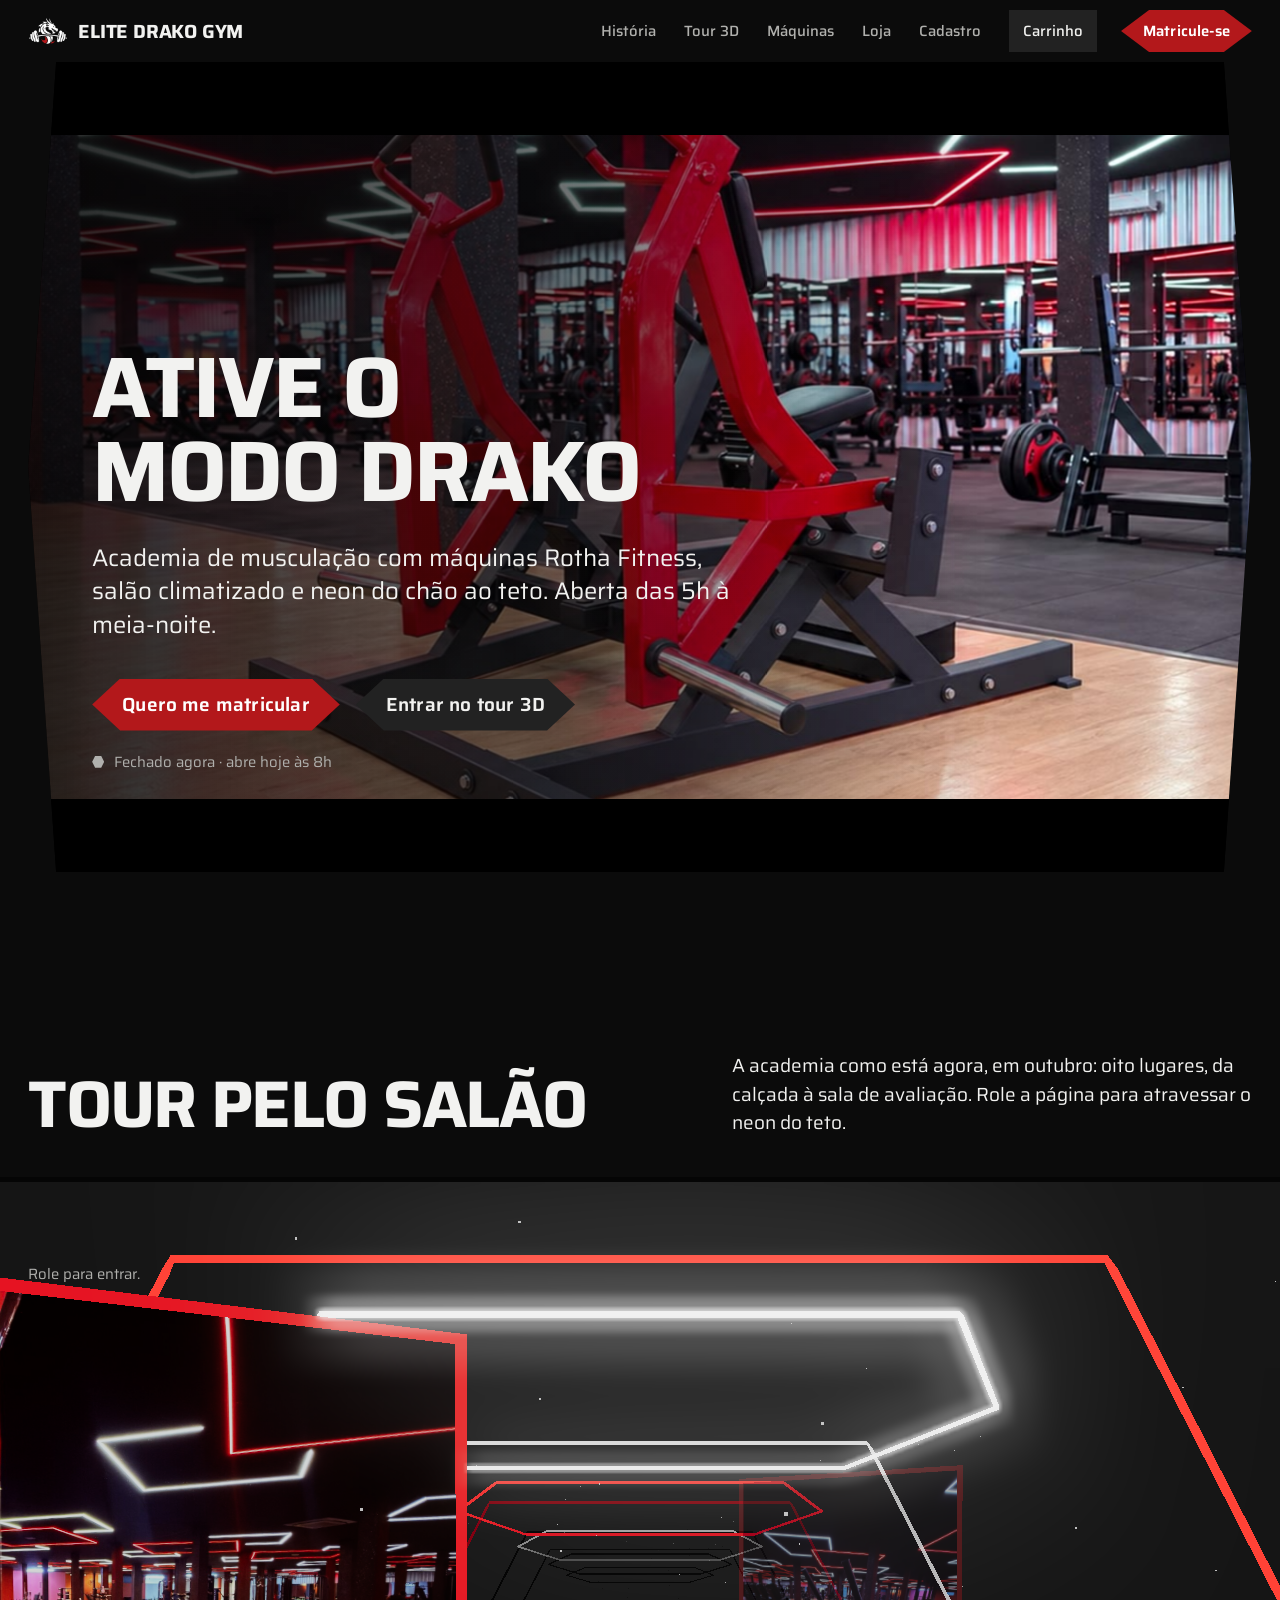
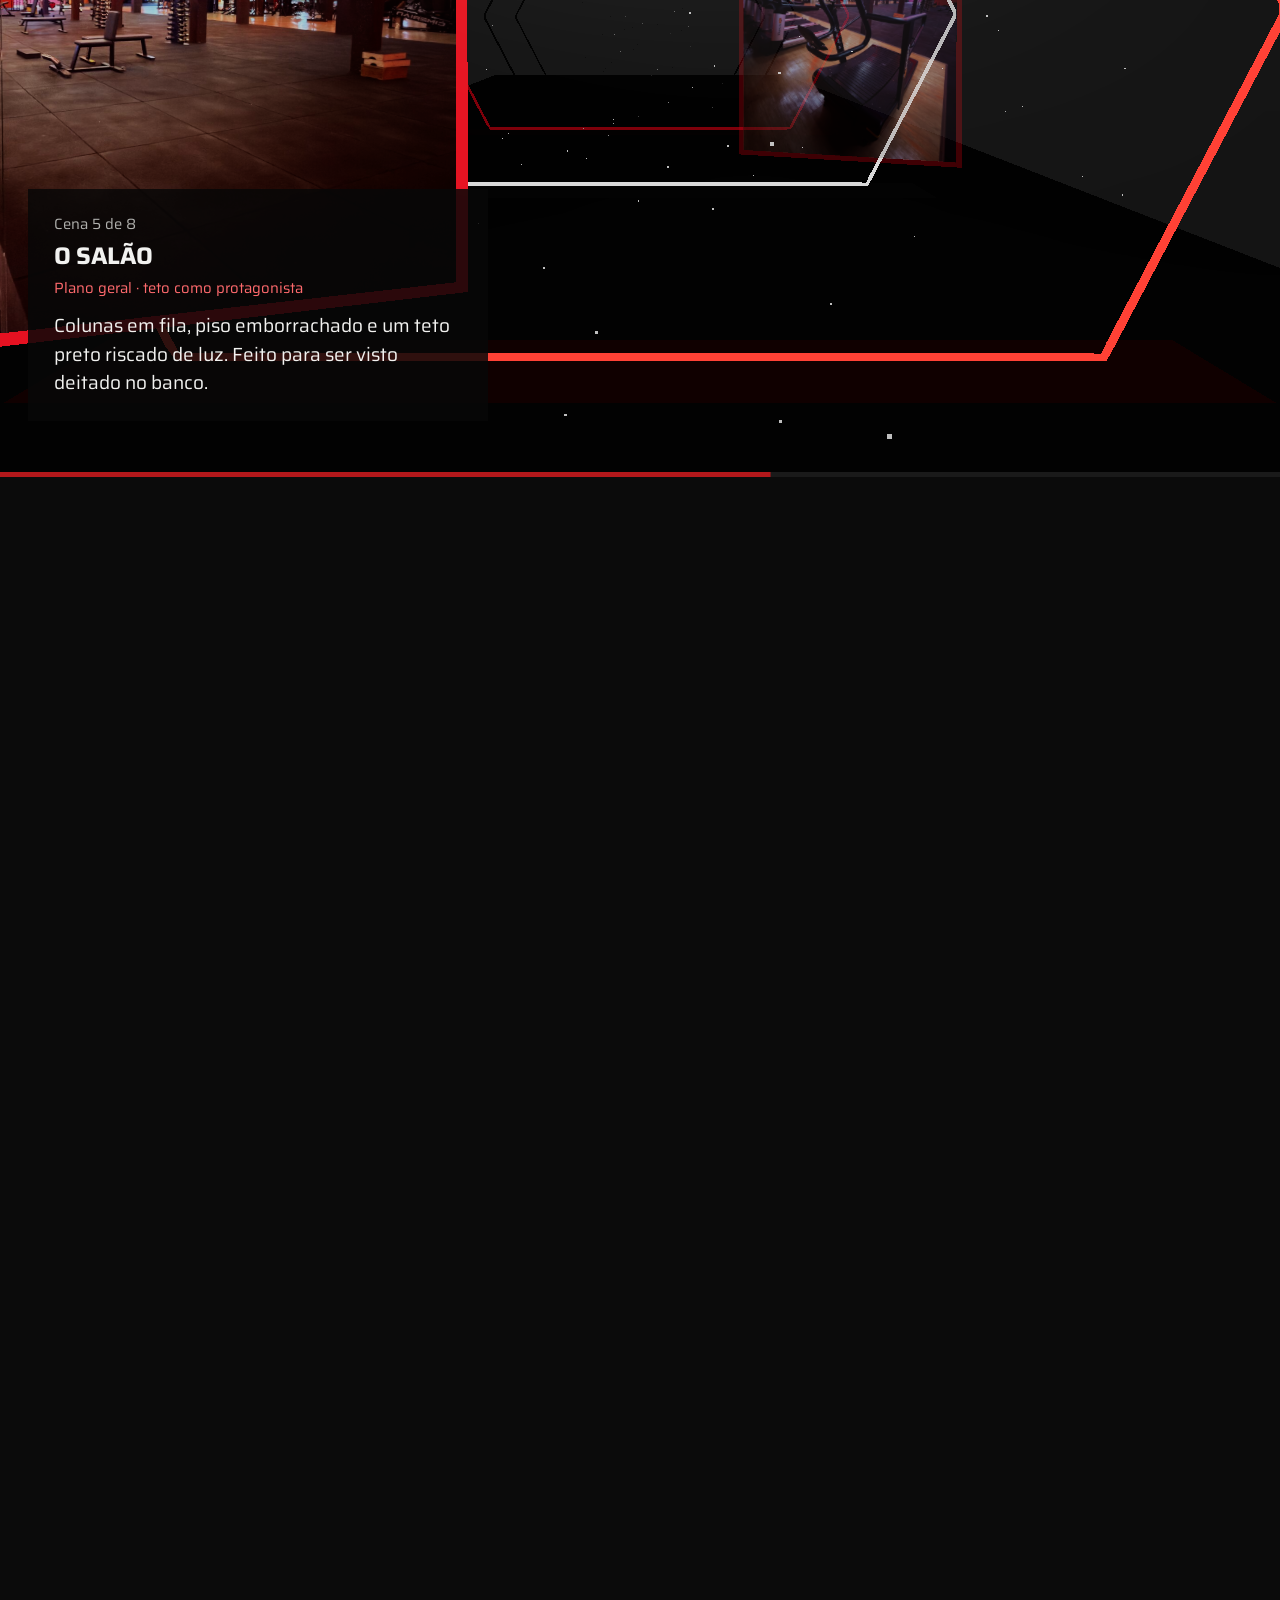
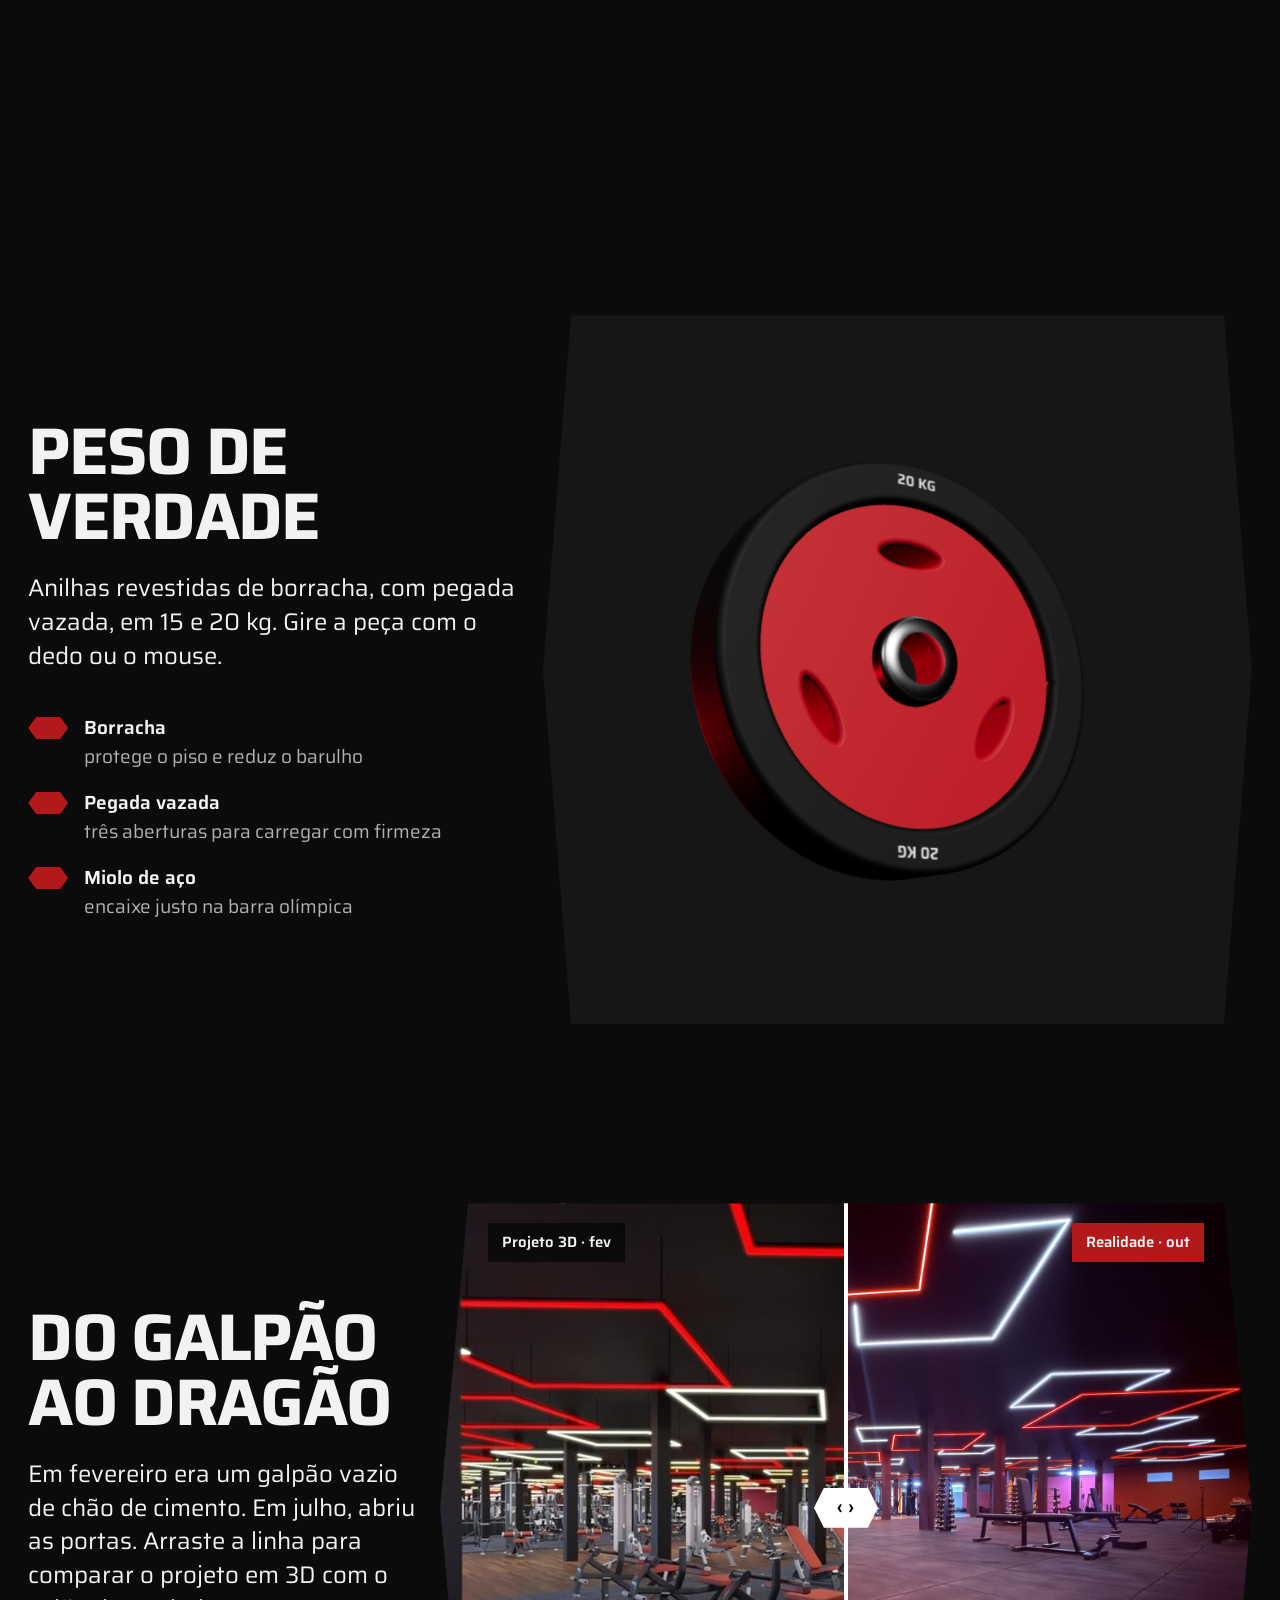
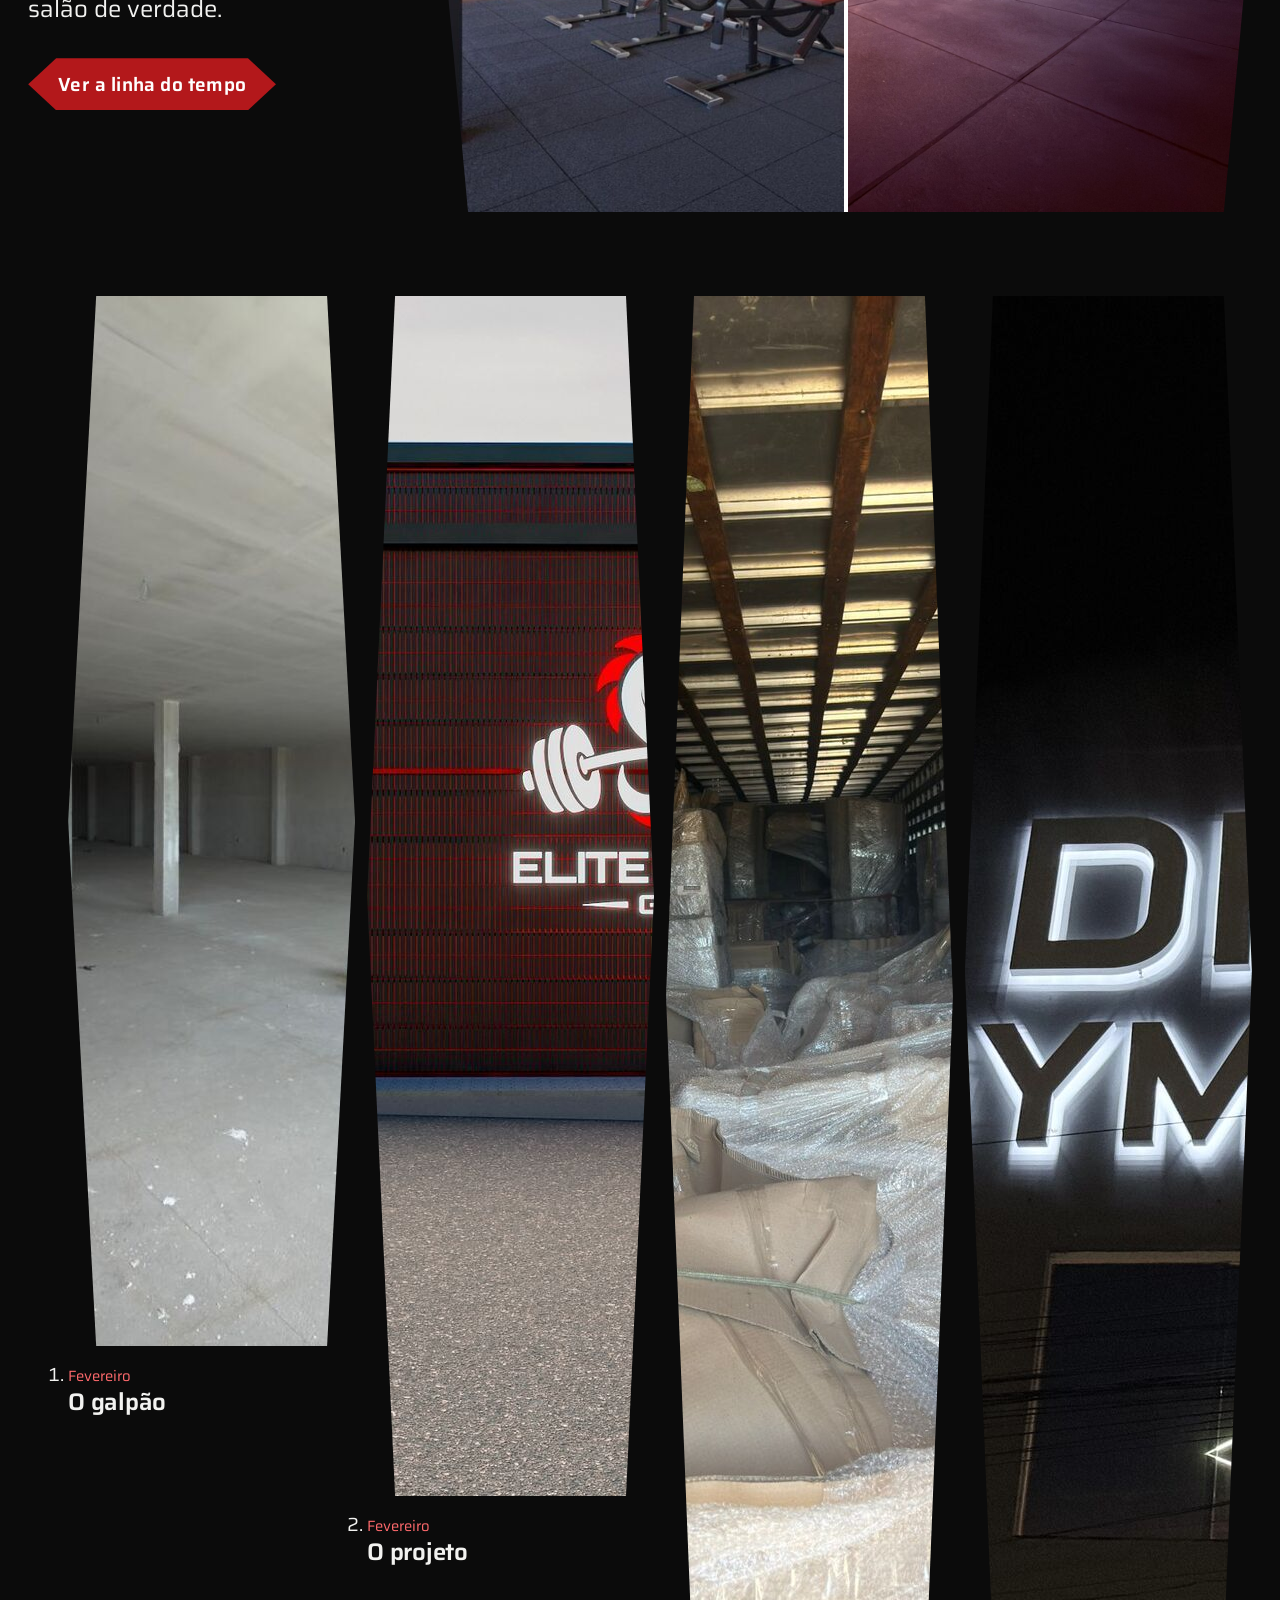
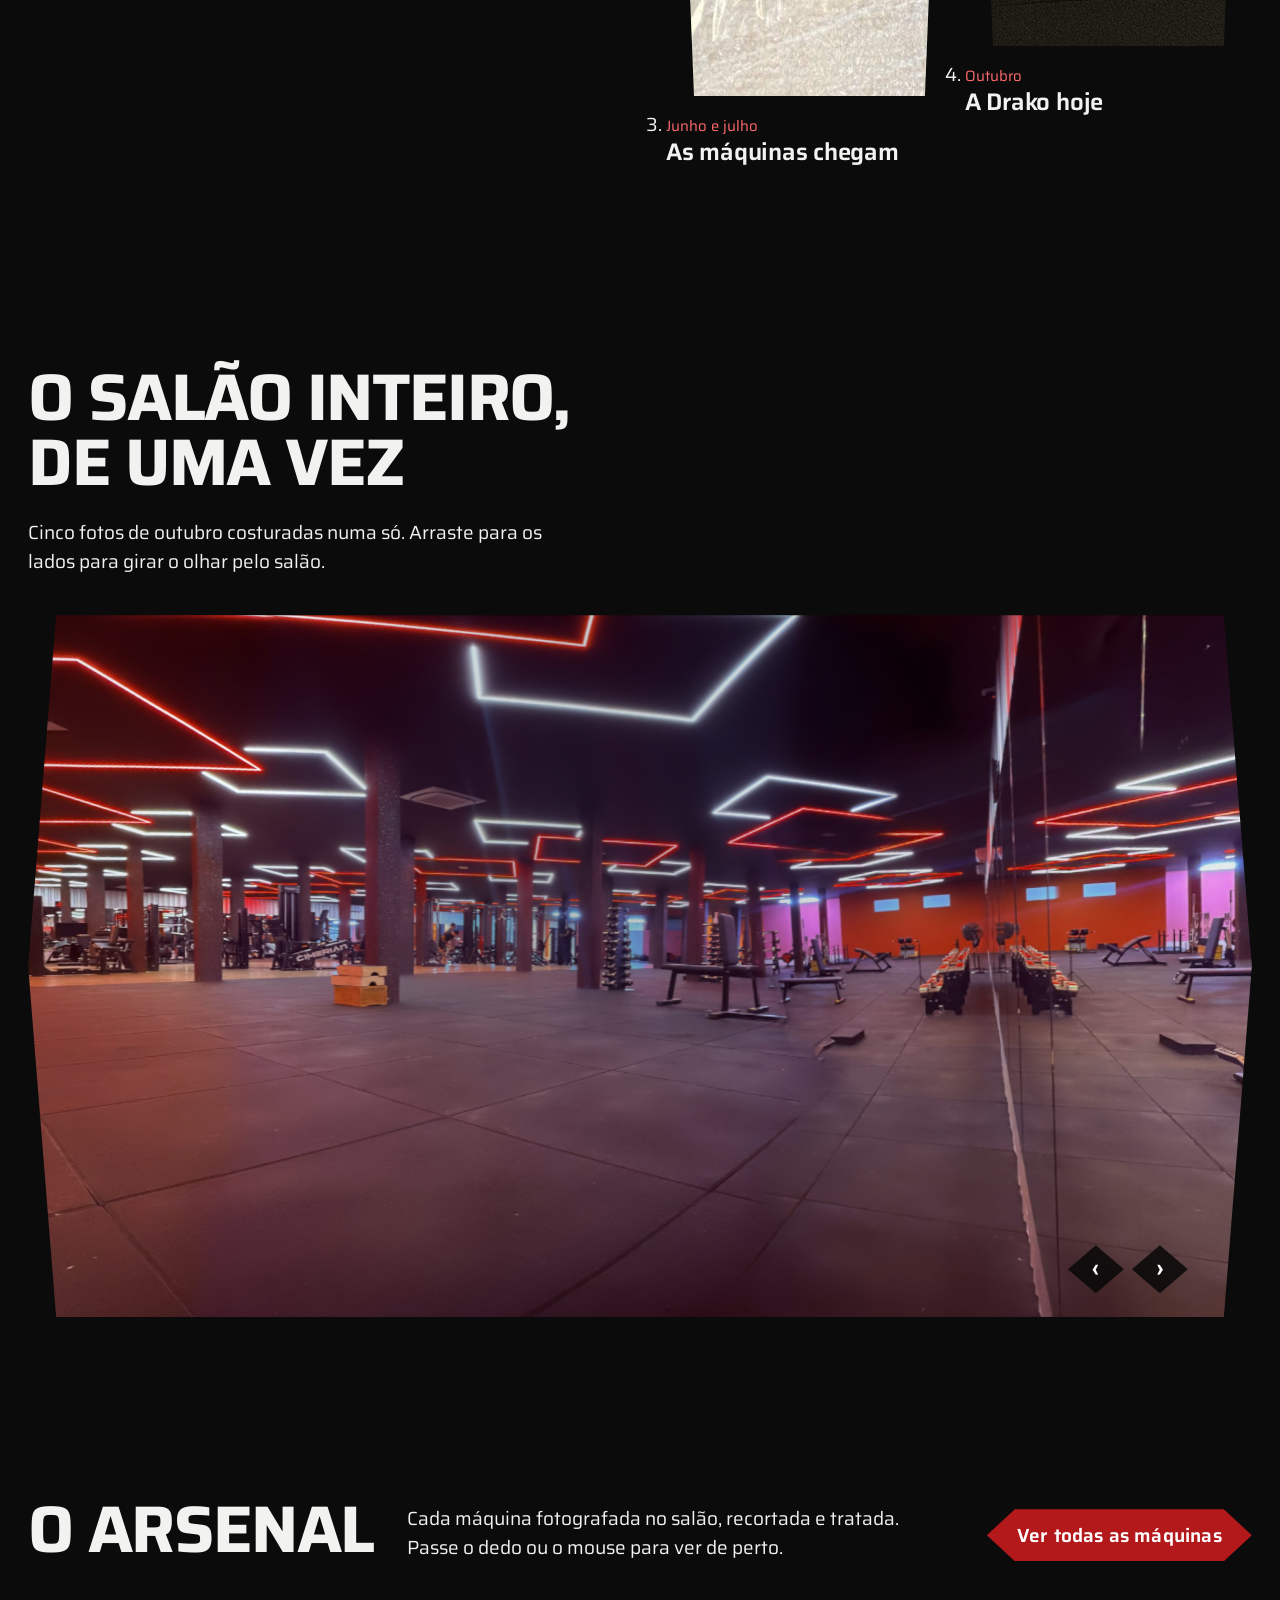
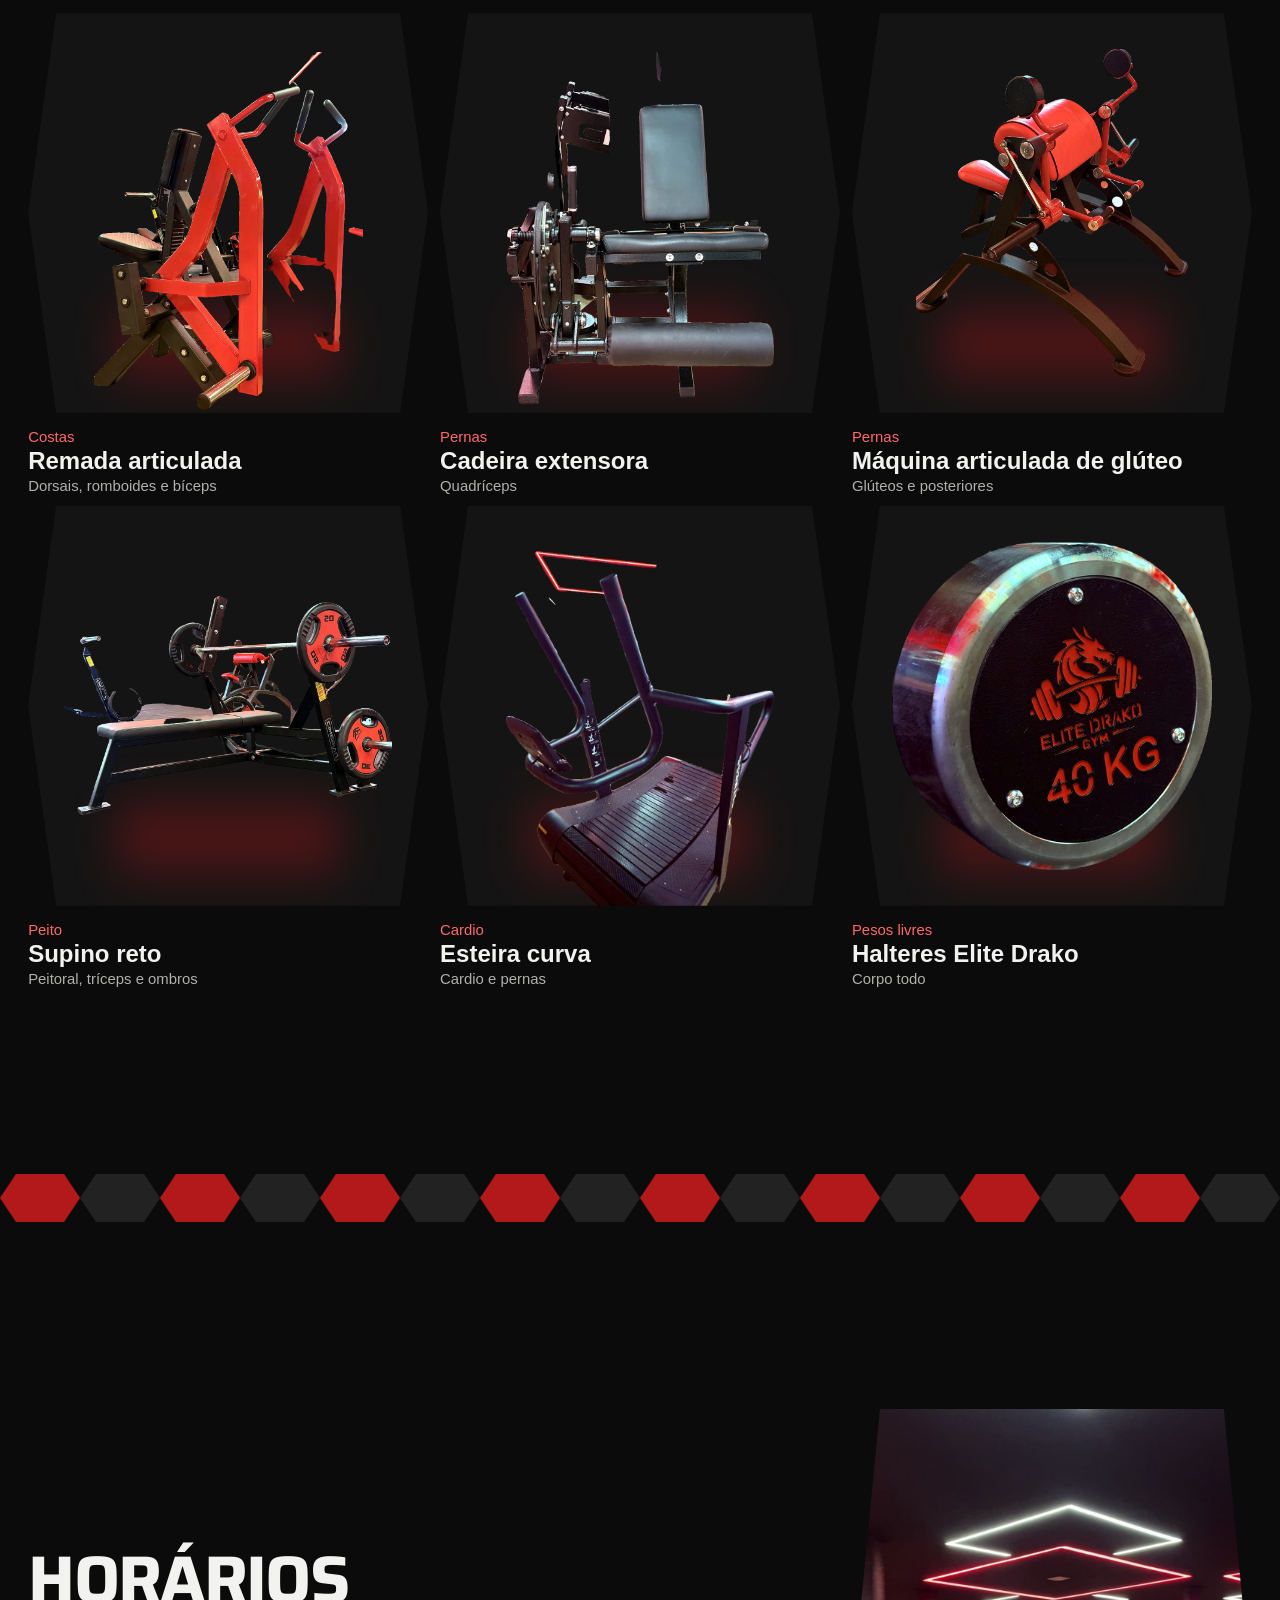
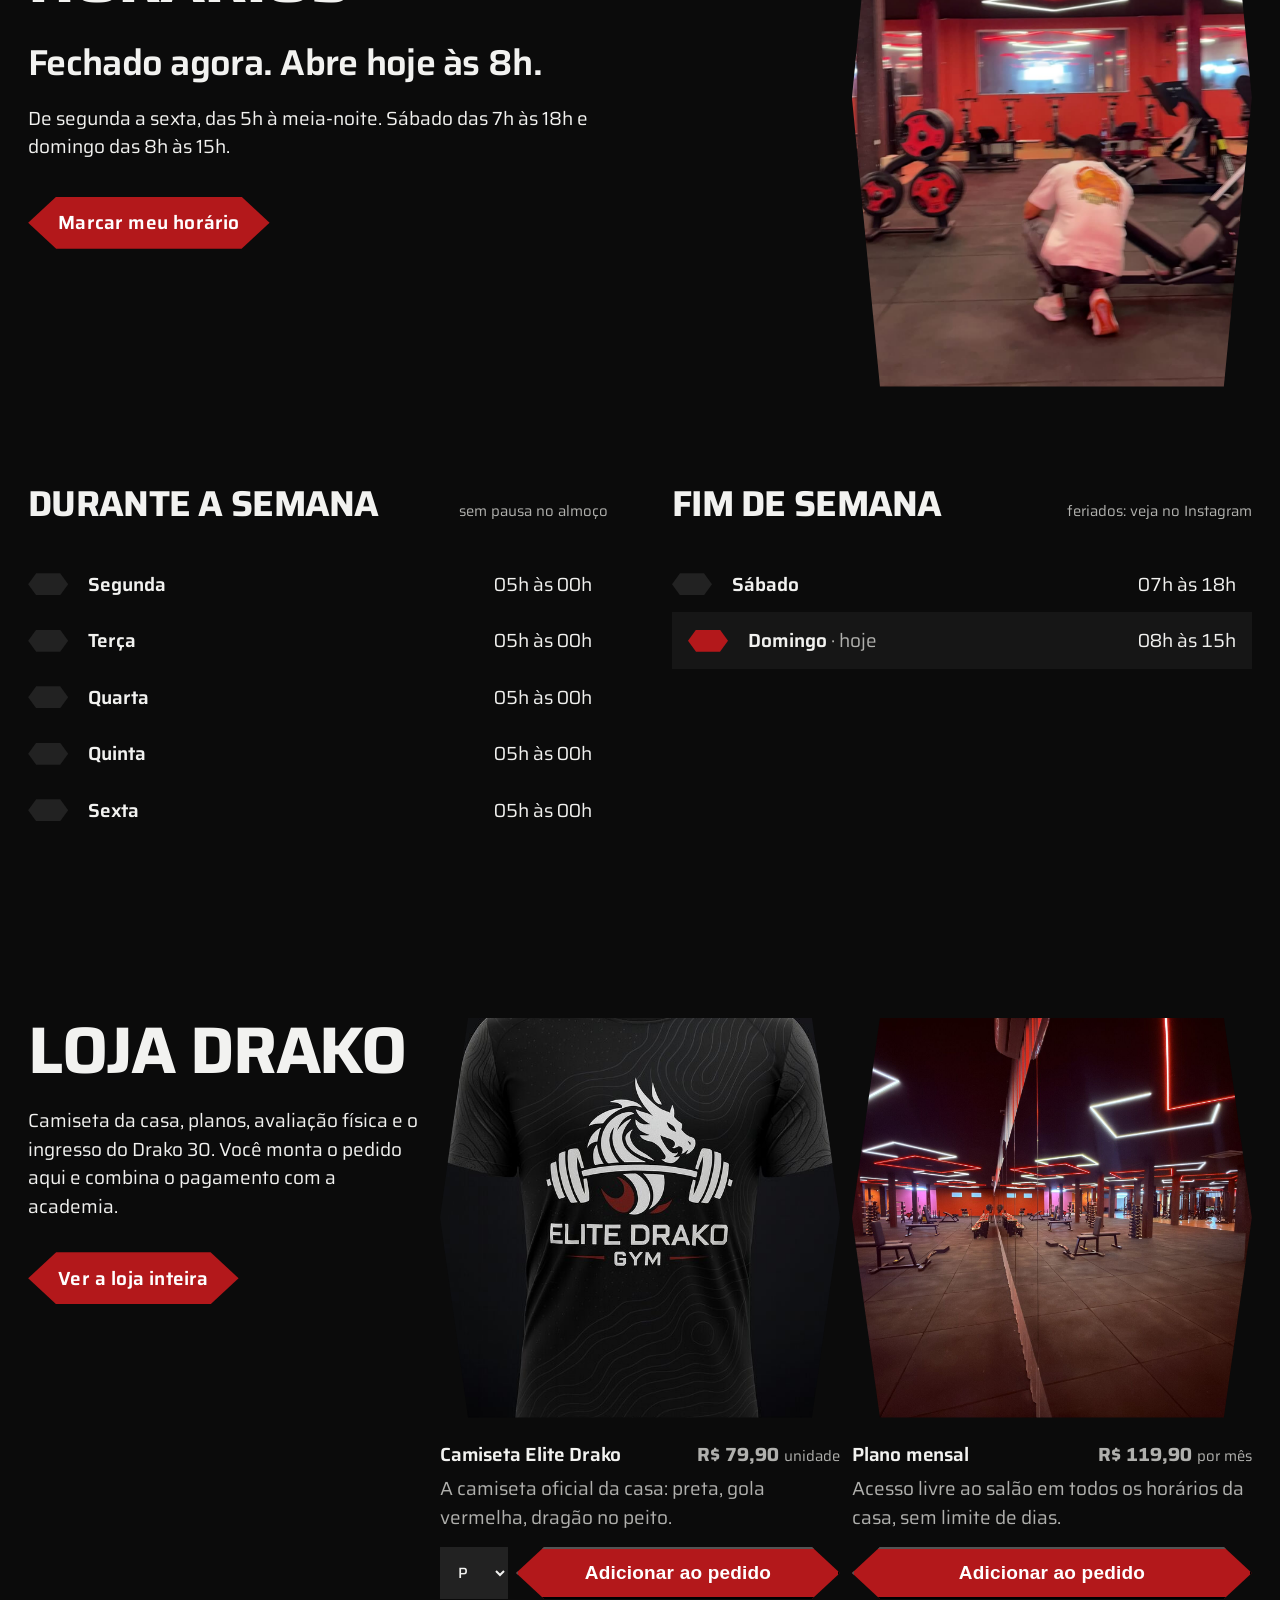
==== commit 9e076914: "Links internos relativos para funcionar em qualquer hospedagem Co-Authored-By: Claude Opus 5.5 <nore" ====
--- a/index.html
+++ b/index.html
@@ -38,7 +38,7 @@
 <a class="skip" href="#conteudo">Pular para o conteúdo</a>
 
 <header class="bar" id="topo">
-  <a class="bar__mark" href="index.html" aria-label="Elite Drako Gym, início">
+  <a class="bar__mark" href="./" aria-label="Elite Drako Gym, início">
     <img src="assets/img/marca-dragao.png" alt="" width="40" height="40">
     <span>Elite Drako Gym</span>
   </a>
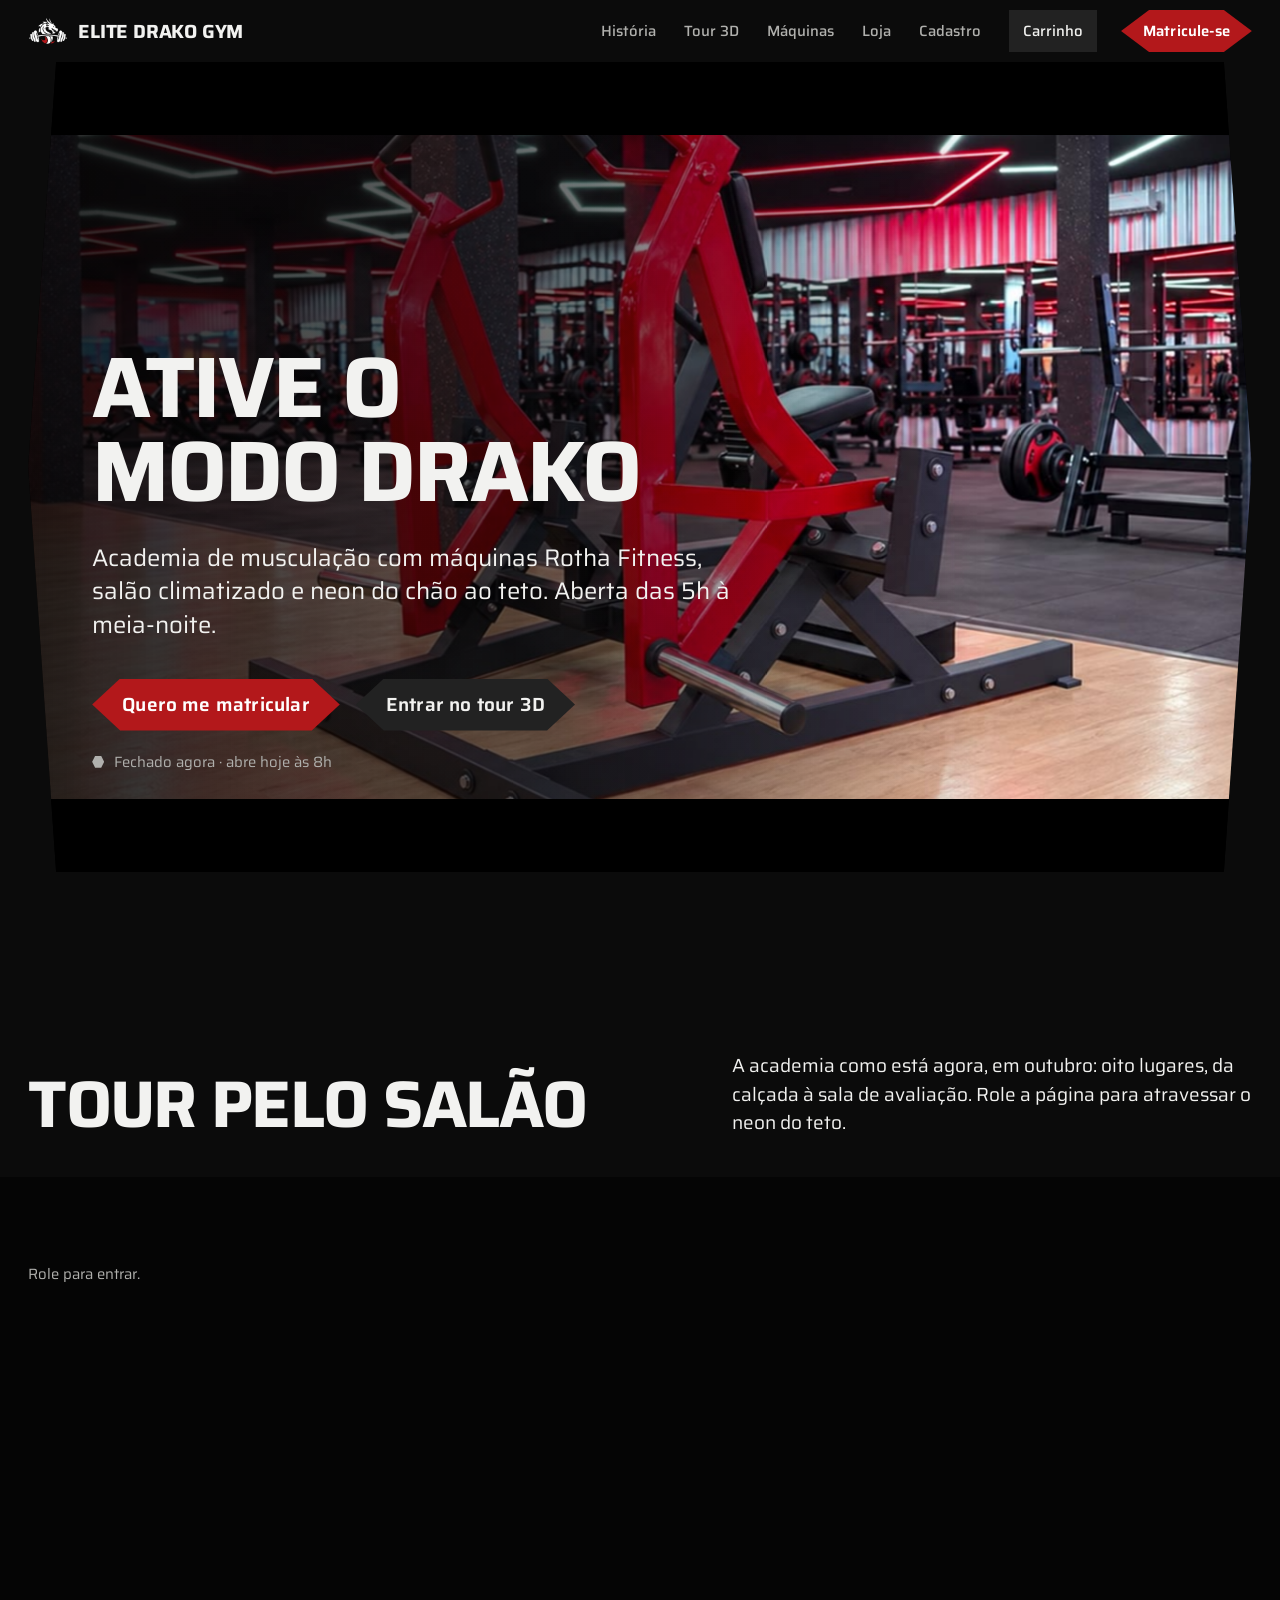
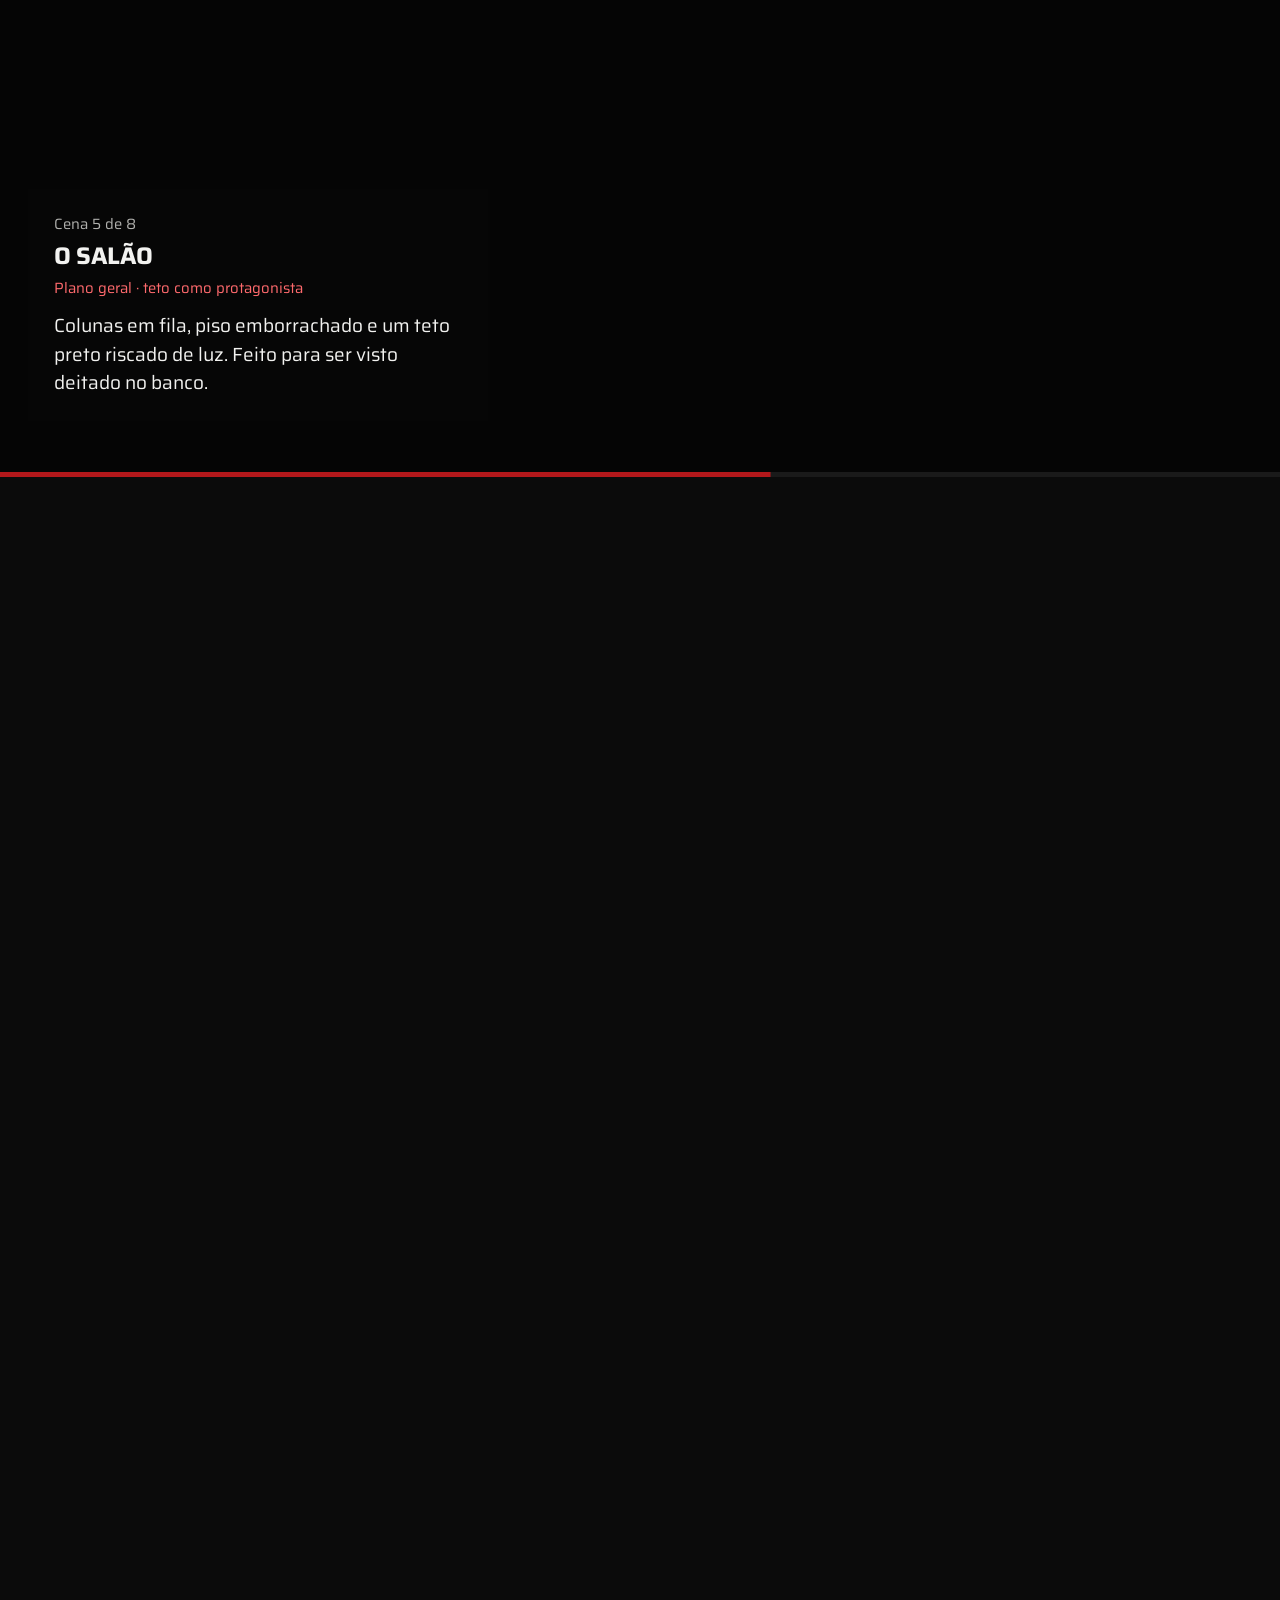
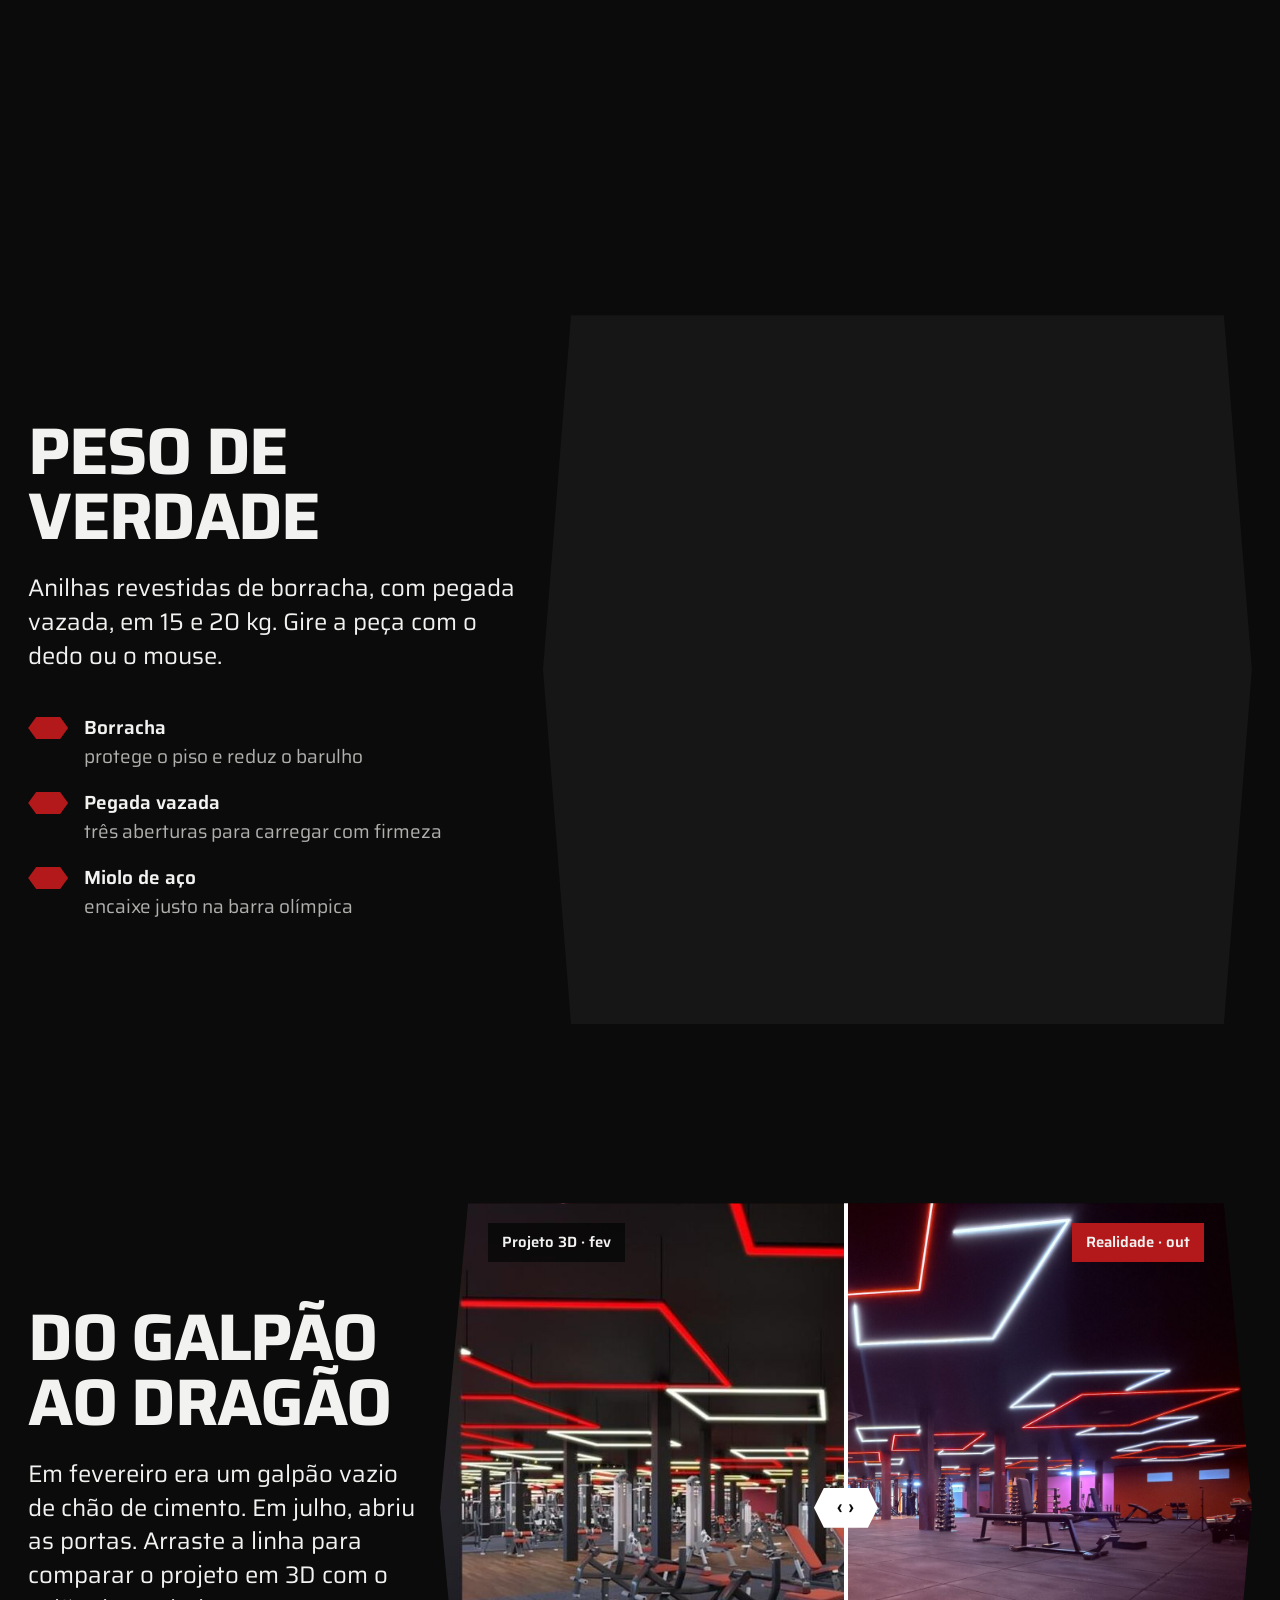
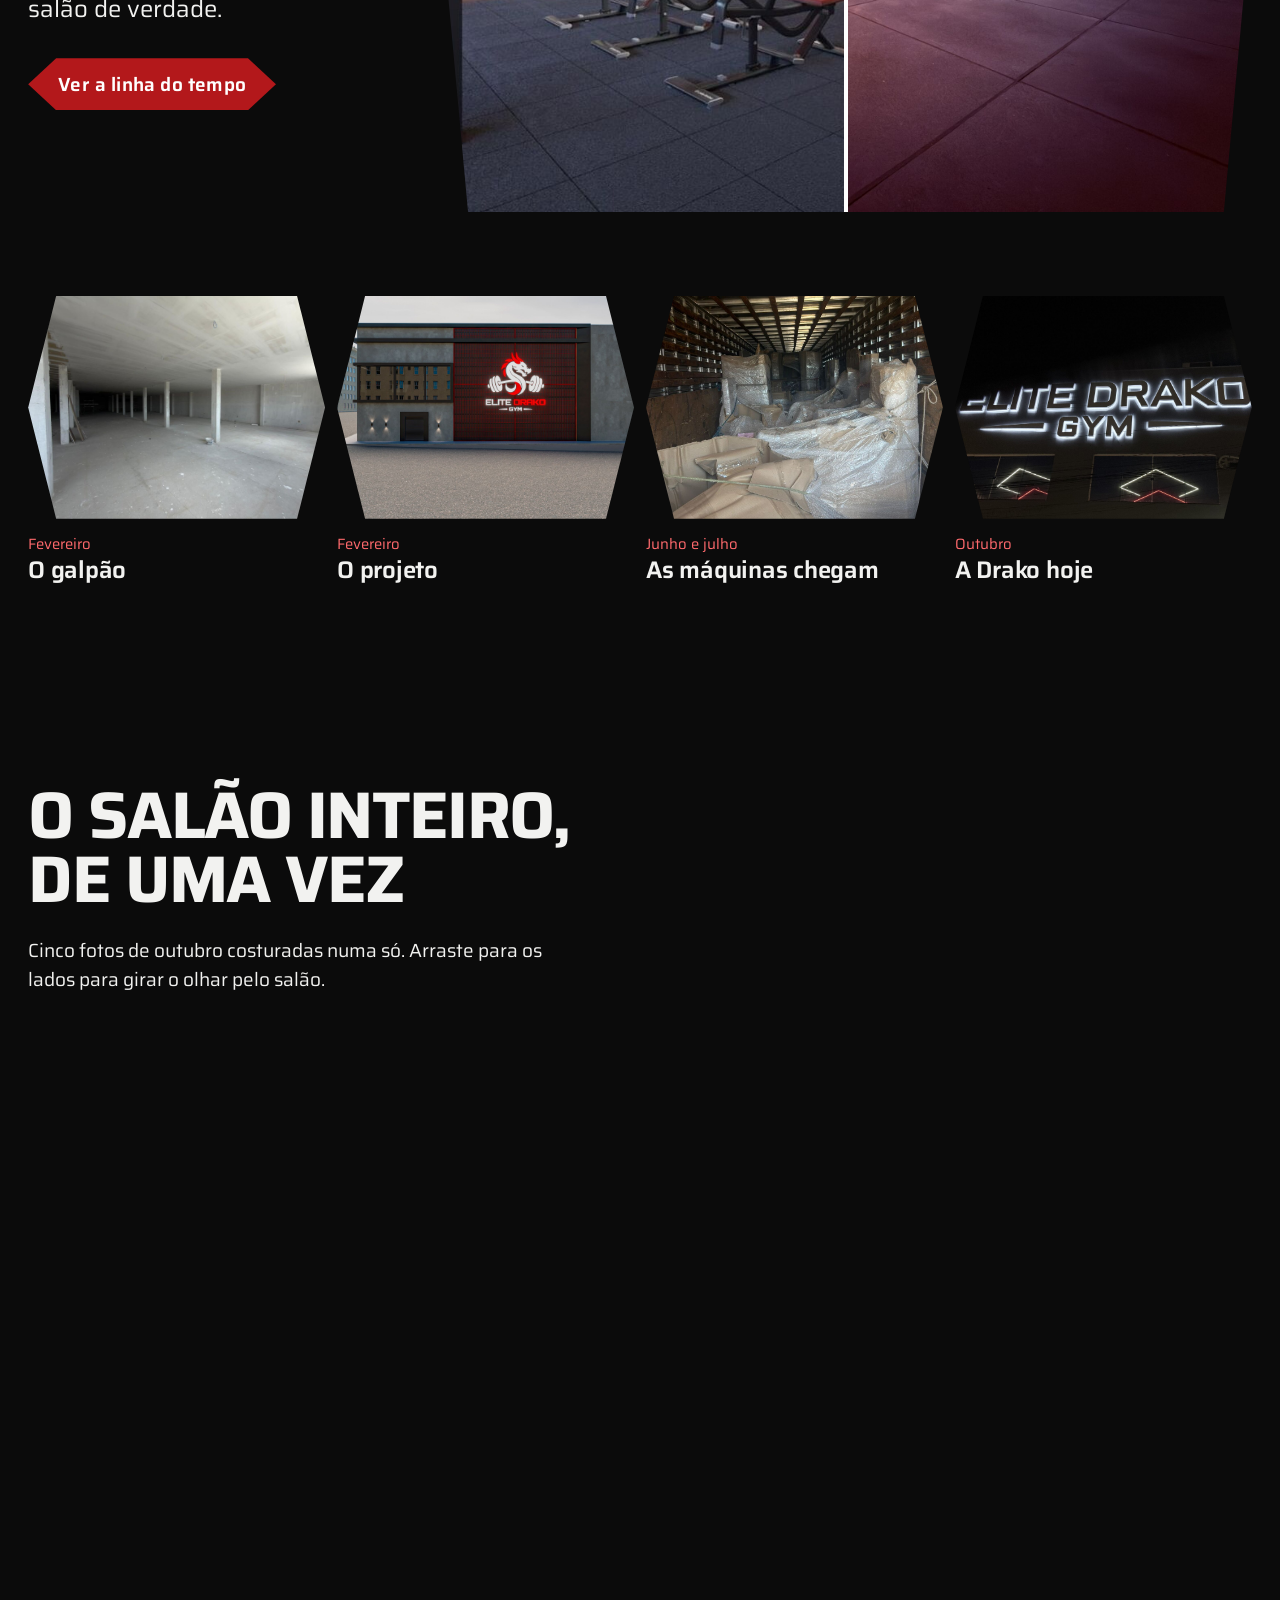
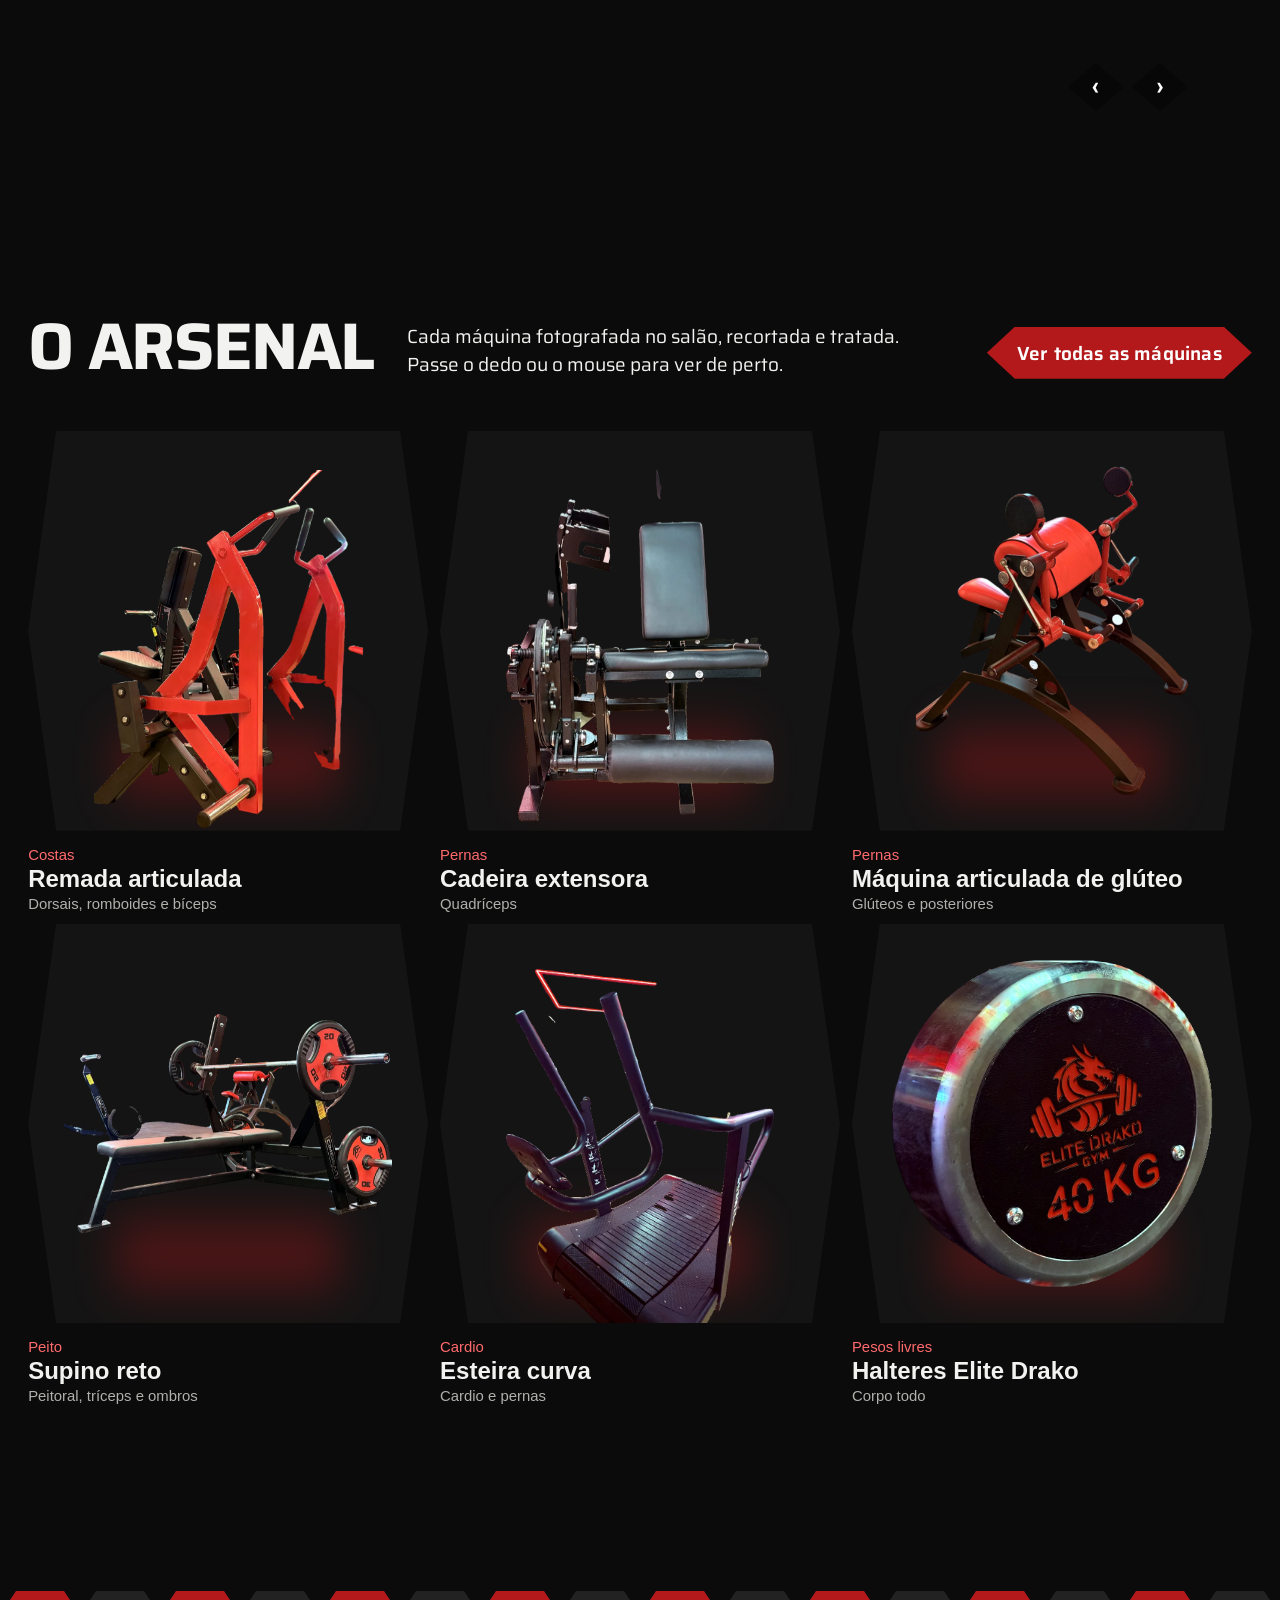
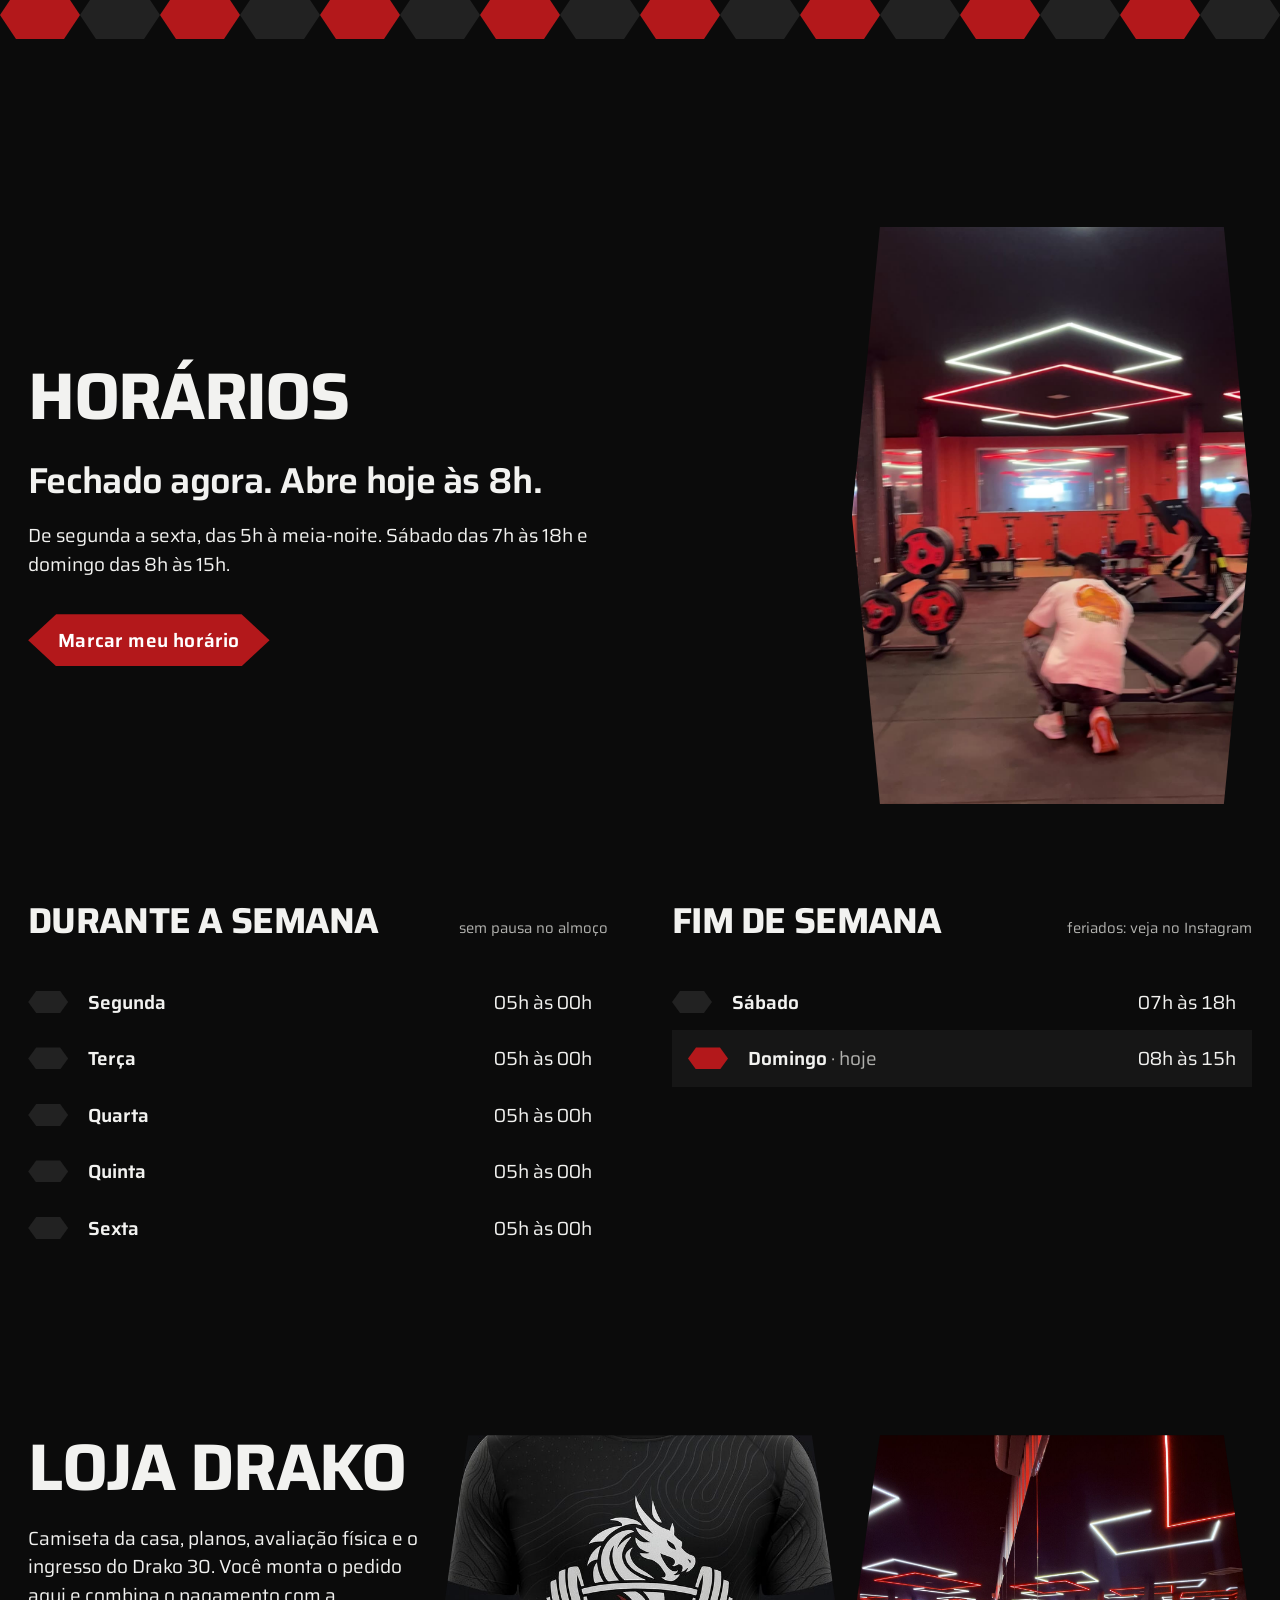
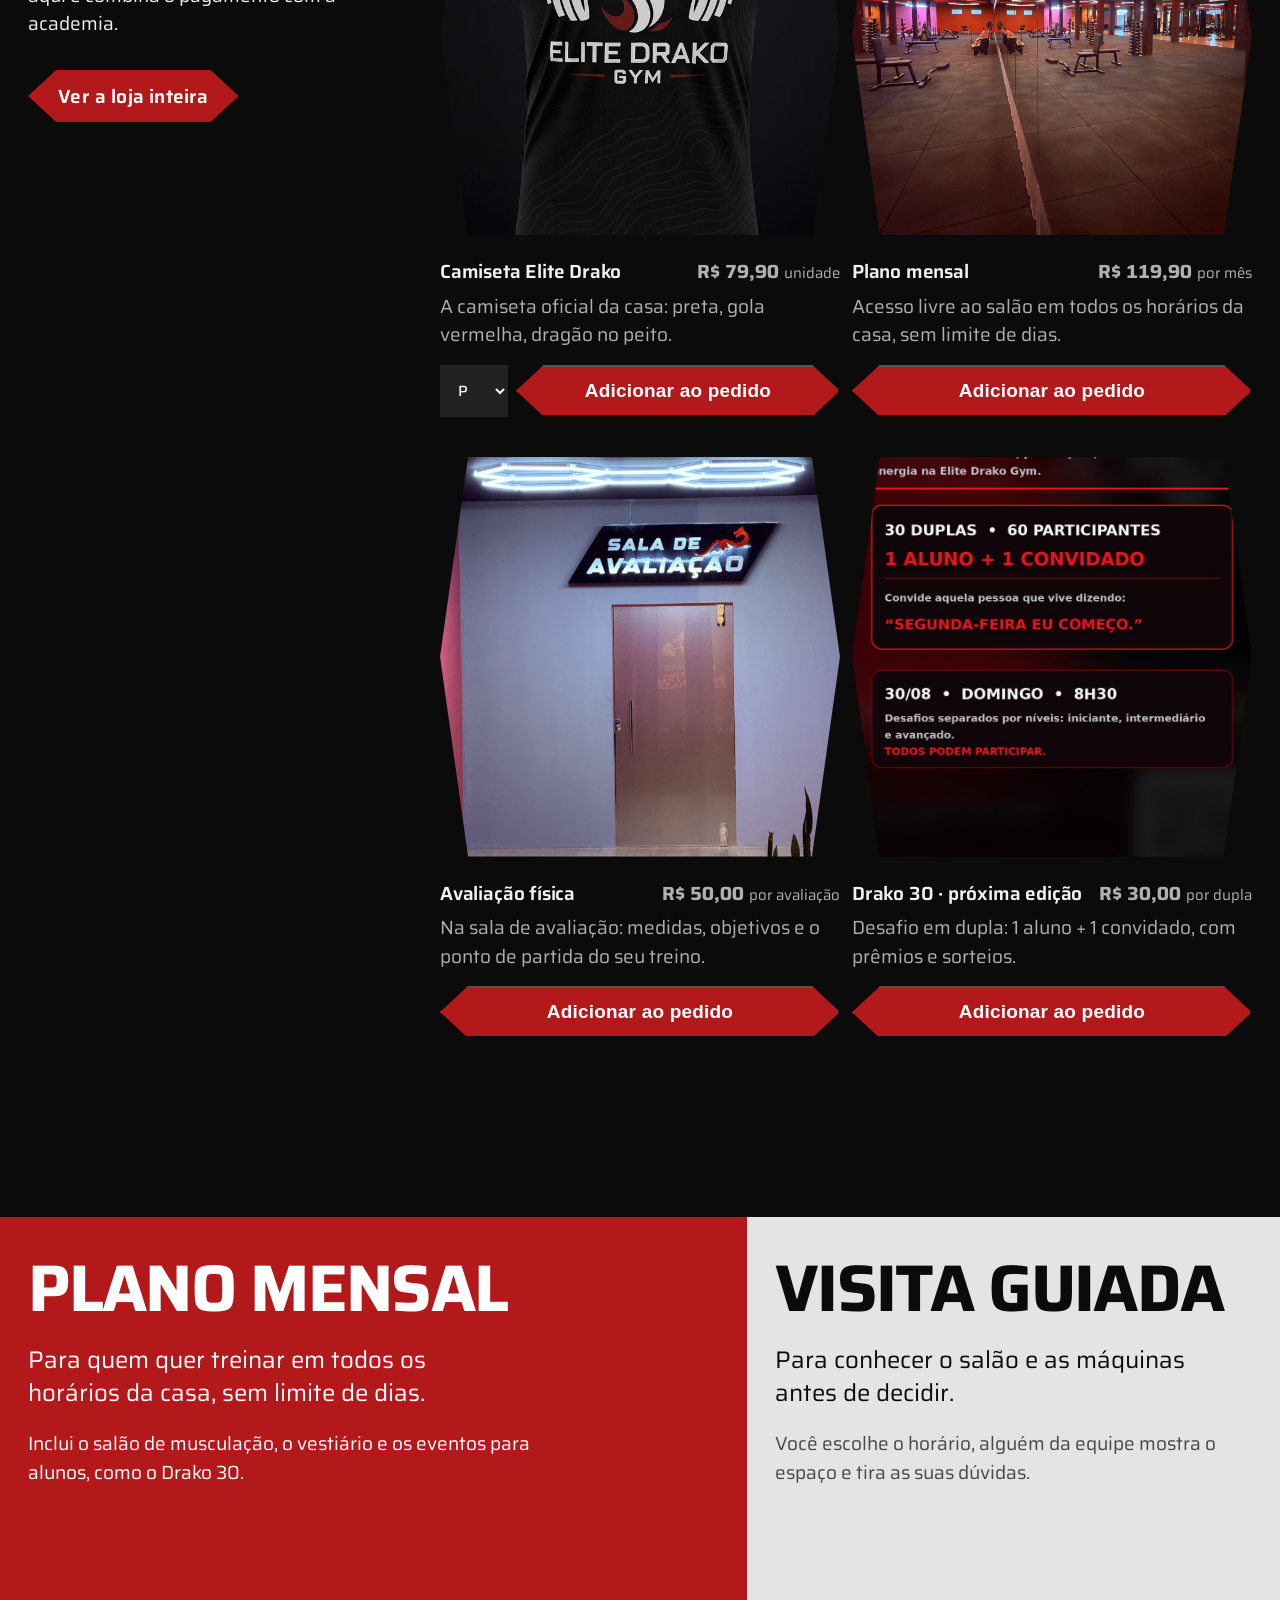
==== commit bc4cad88: "Proporção das fotos no celular, barras e puxadores, halteres até 45 kg Co-Authored-By: Claude Opus 5" ====
--- a/index.html
+++ b/index.html
@@ -141,7 +141,7 @@
         <div class="cena__txt">
           <h3>Os halteres</h3>
           <p class="cena__plano">Close · marca na peça</p>
-          <p>Até o peso leva o dragão: halteres com o logo da casa, até 40 kg.</p>
+          <p>Até o peso leva o dragão: halteres com o logo da casa, de 35 a 45 kg.</p>
         </div>
       </li>
       <li class="cena" data-cena>
--- a/styles.css
+++ b/styles.css
@@ -45,9 +45,9 @@
   -webkit-font-smoothing: antialiased;
   overflow-x: hidden;
 }
-img, video { display: block; max-width: 100%; }
+img, video { display: block; max-width: 100%; height: auto; }
 h1, h2, h3, p, ul, figure { margin: 0; }
-ul { padding: 0; list-style: none; }
+ul, ol { padding: 0; list-style: none; }
 a { color: inherit; }
 ::selection { background: var(--accent); color: #fff; }
 :focus-visible { outline: 3px solid var(--accent-hi); outline-offset: 3px; }
@@ -824,7 +824,7 @@
 .giro__head { display: flex; justify-content: space-between; align-items: end; gap: 24px; flex-wrap: wrap; padding: 0 var(--m) 40px; }
 .giro__head h2 { font-size: var(--step-head); max-width: 16ch; }
 .giro__head p { max-width: 42ch; }
-.giro__stage { position: relative; height: min(78svh, 760px); margin: 0 var(--m); --c: 48px; clip-path: var(--hex); background: #050505; cursor: grab; touch-action: pan-y; }
+.giro__stage { position: relative; height: min(78svh, 760px); margin: 0 var(--m); --c: 48px; clip-path: var(--hex); cursor: grab; touch-action: pan-y; }
 .giro__stage.is-grab { cursor: grabbing; }
 .giro__stage canvas { position: absolute; inset: 0; width: 100%; height: 100%; display: block; opacity: 0; transition: opacity .8s; }
 .giro--3d canvas { opacity: 1; }
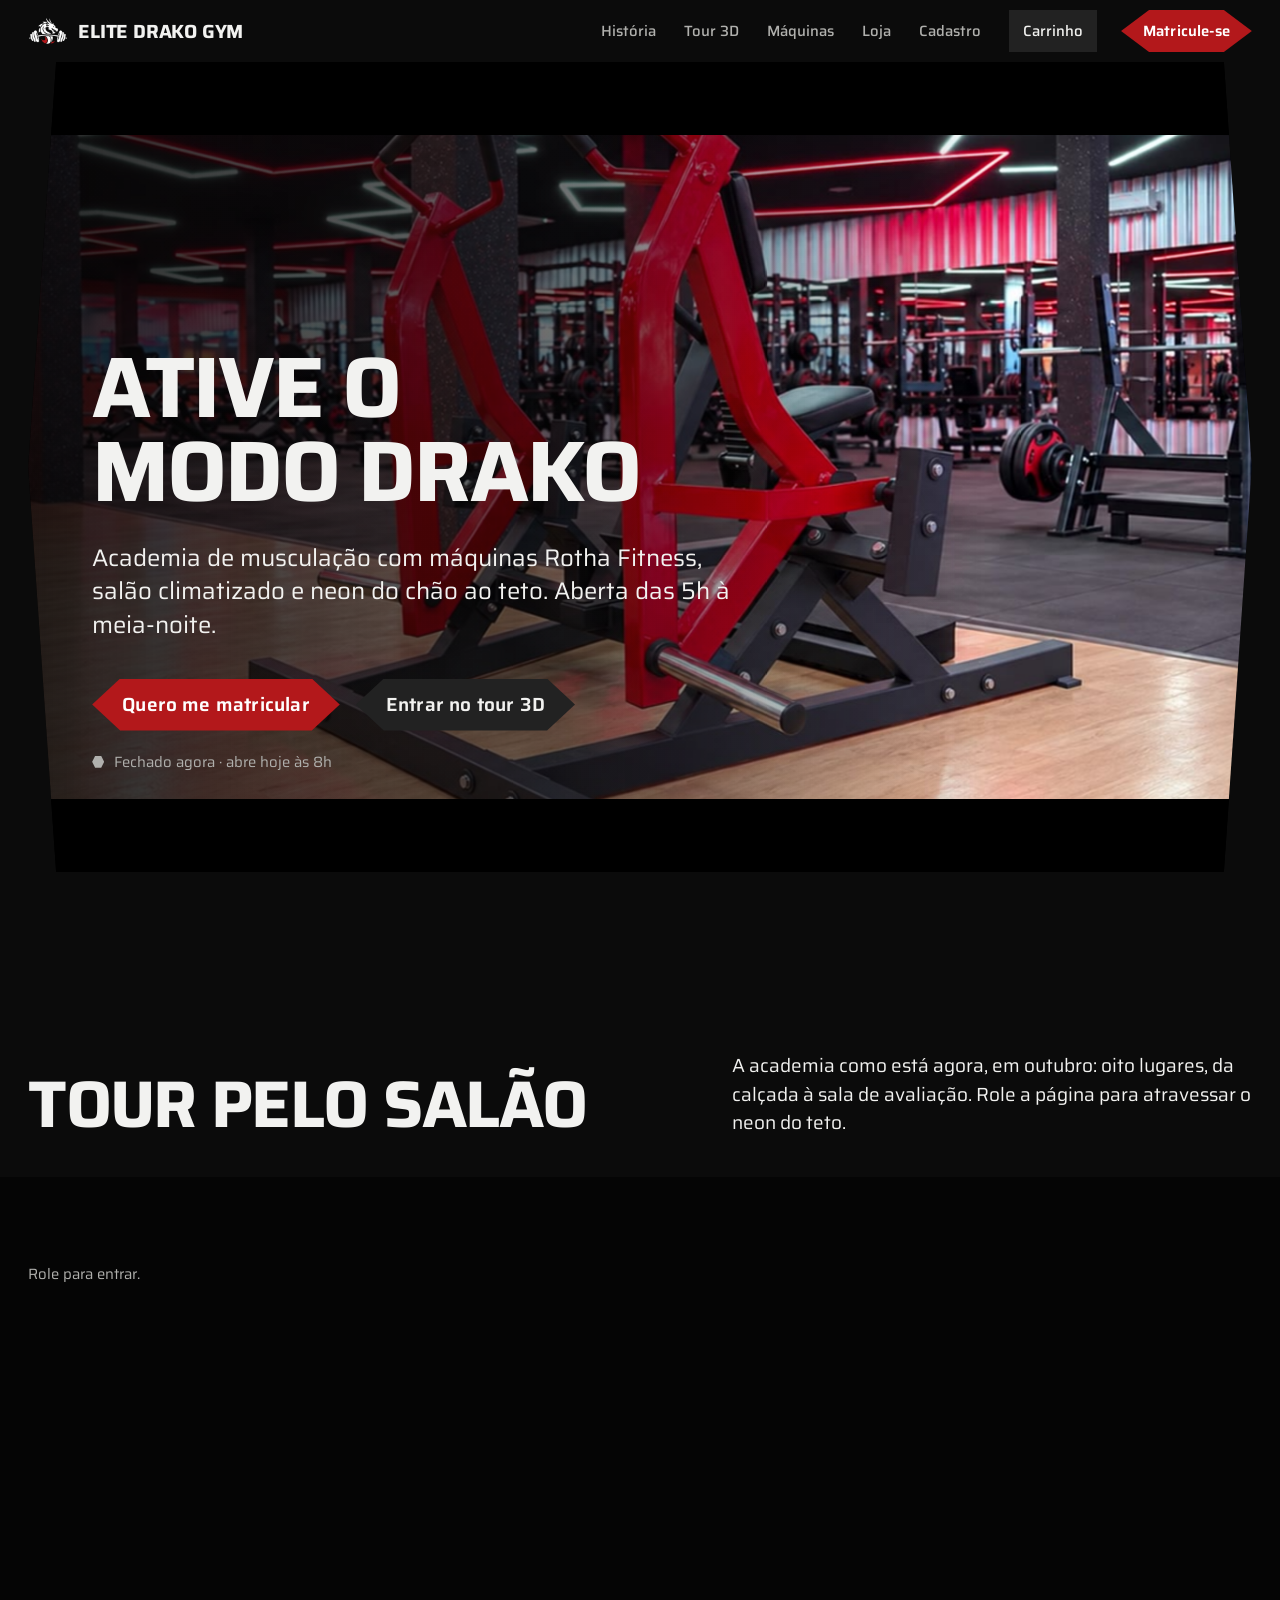
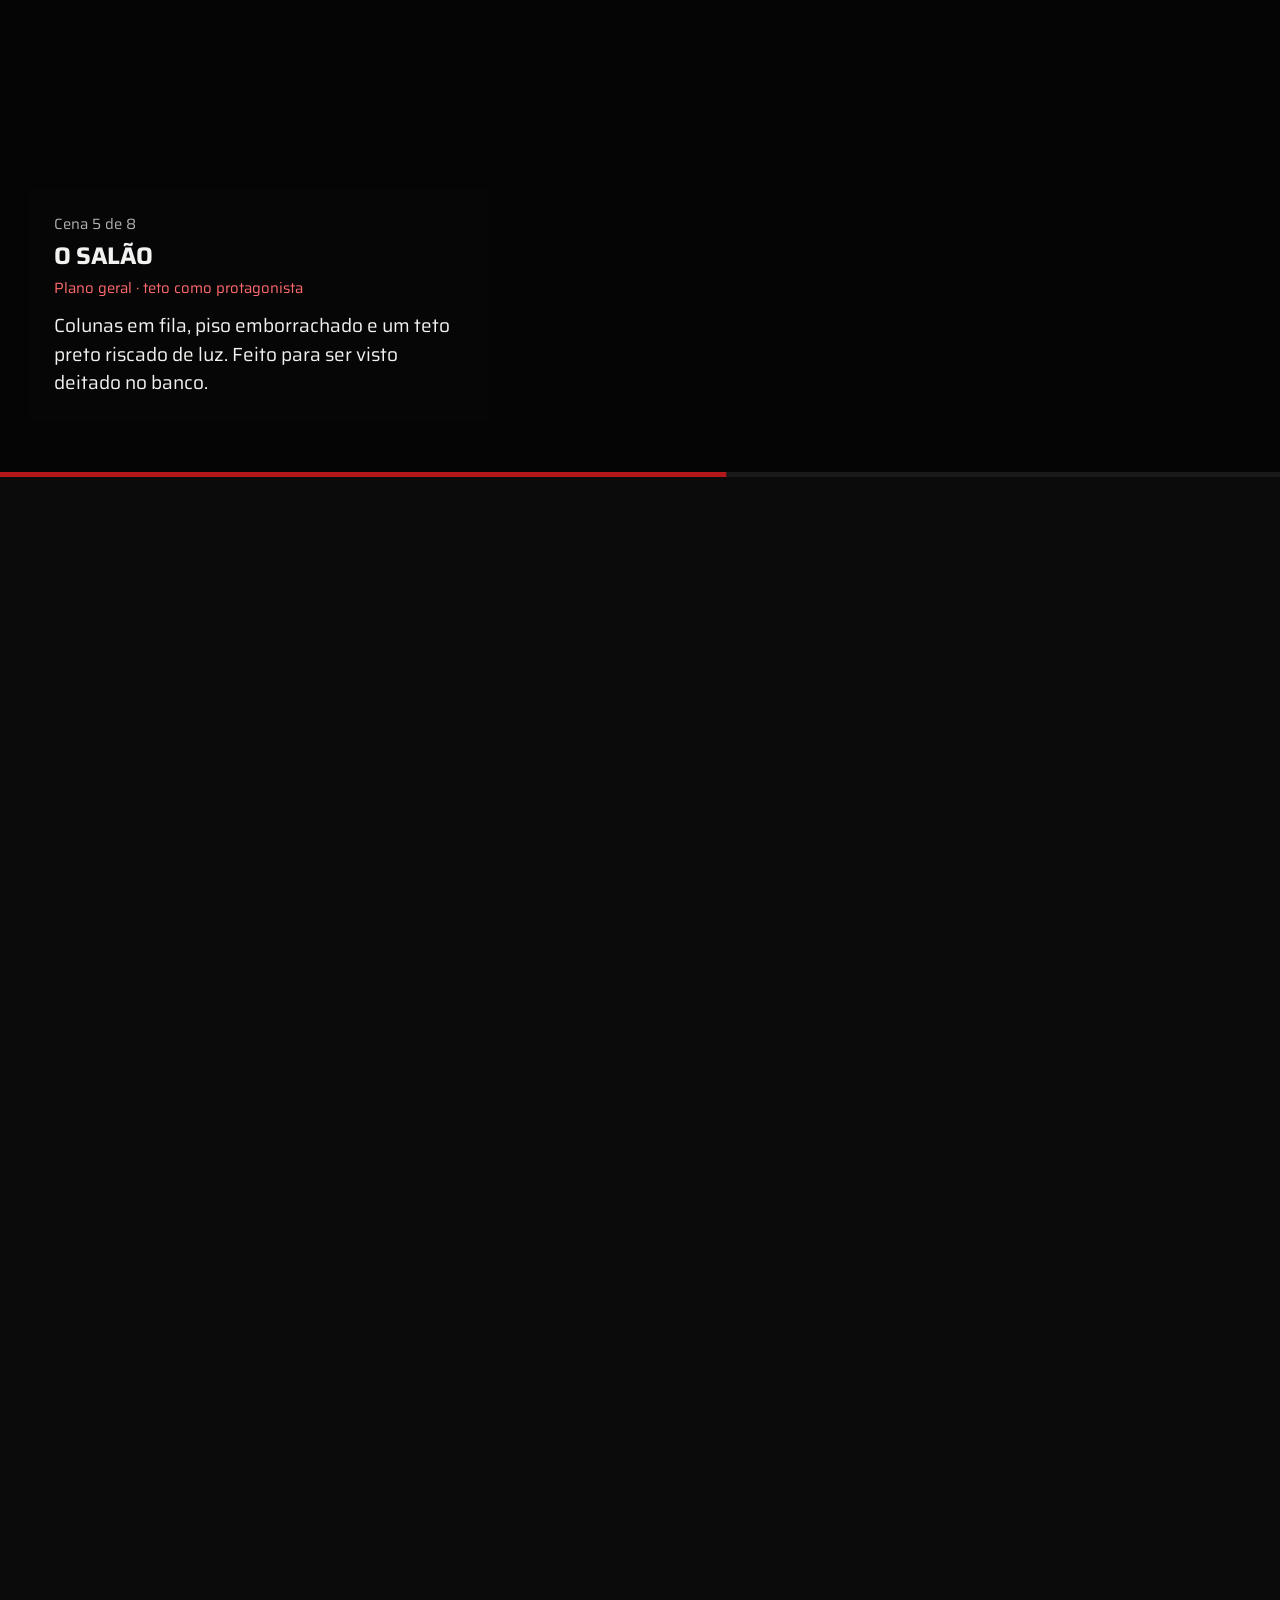
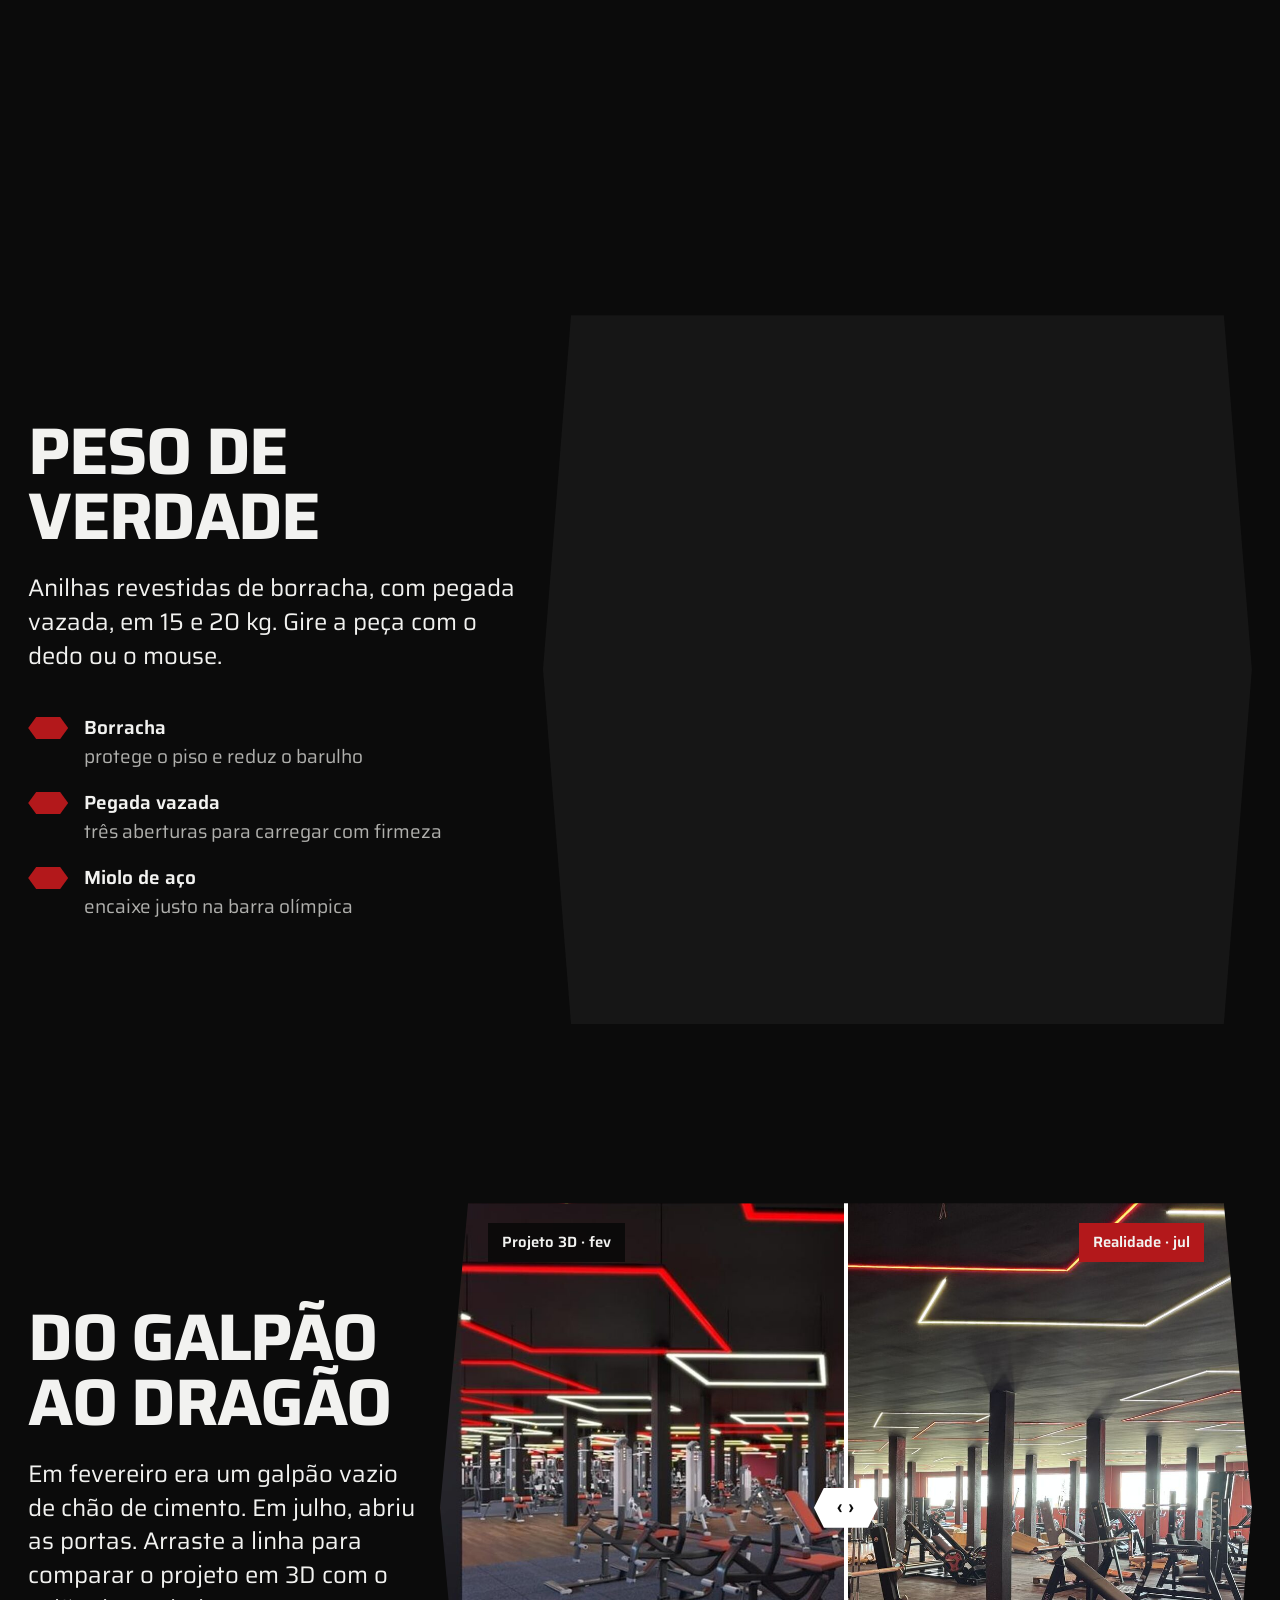
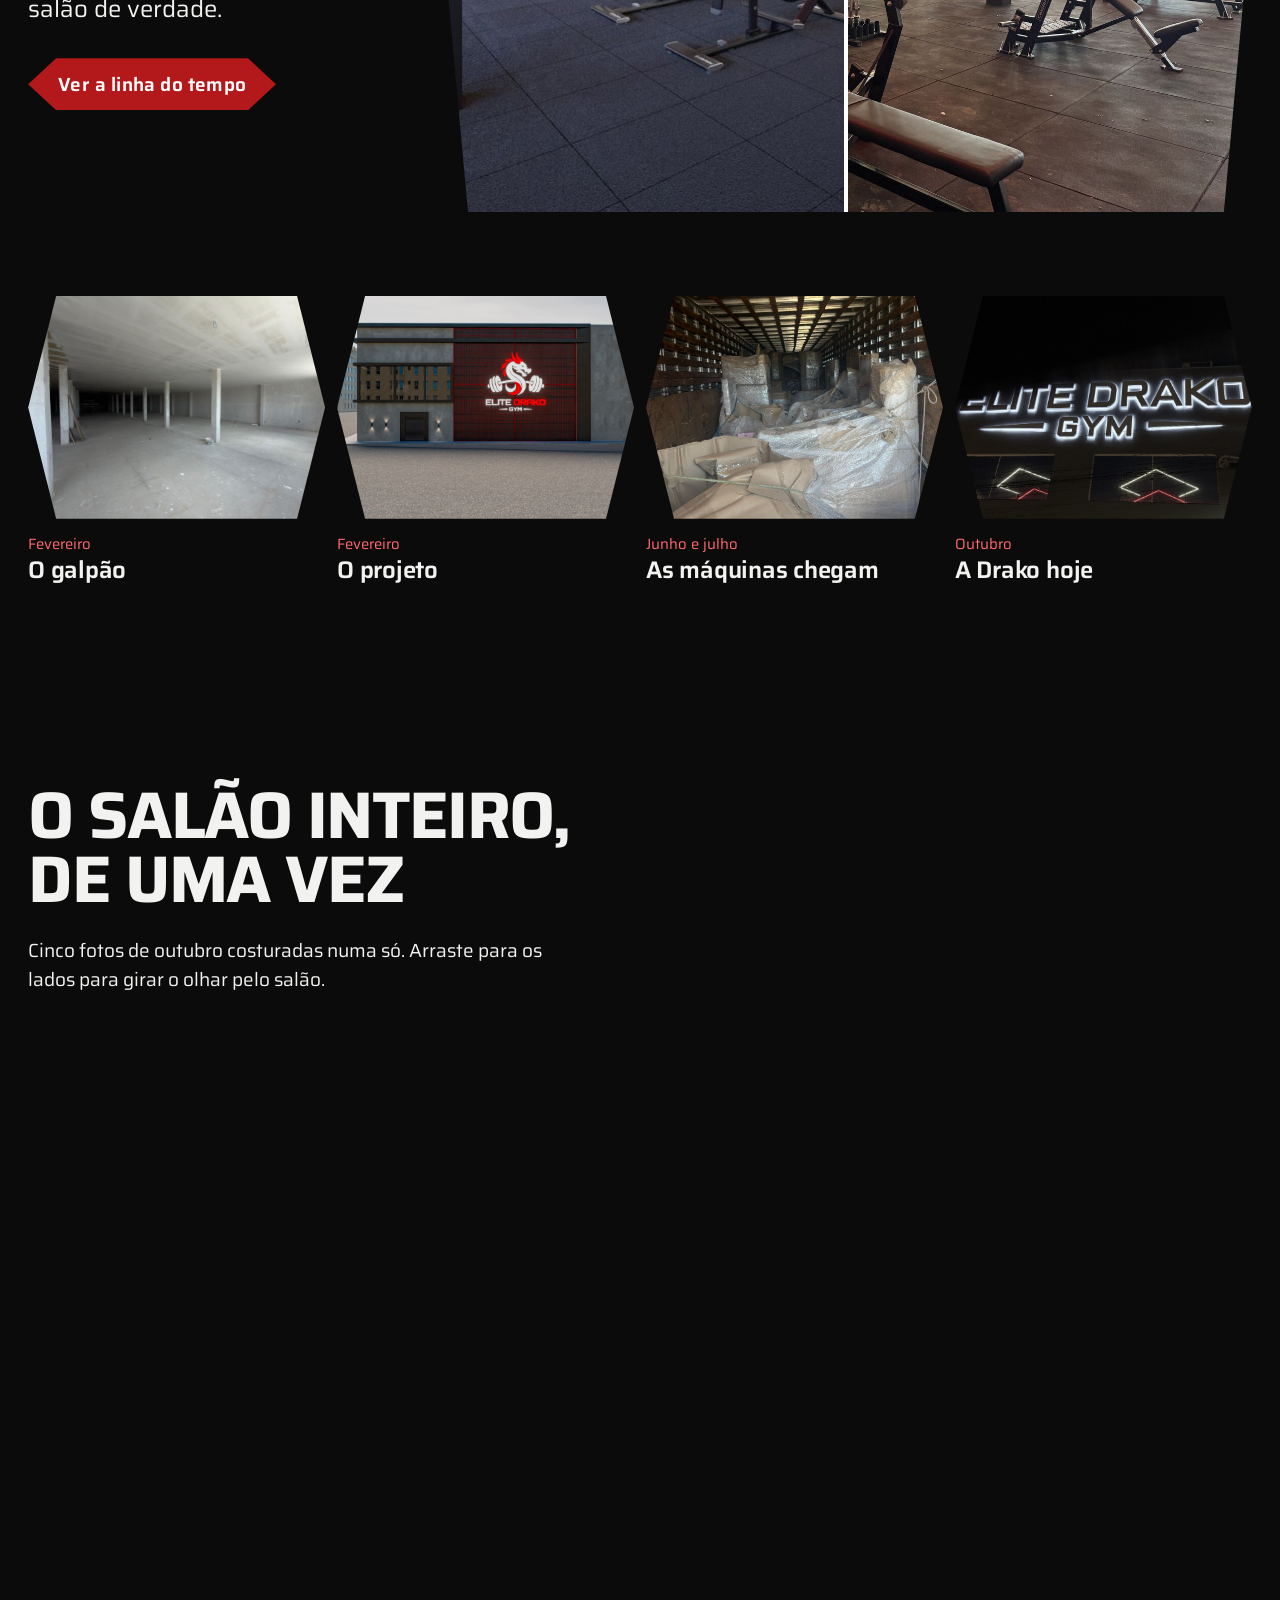
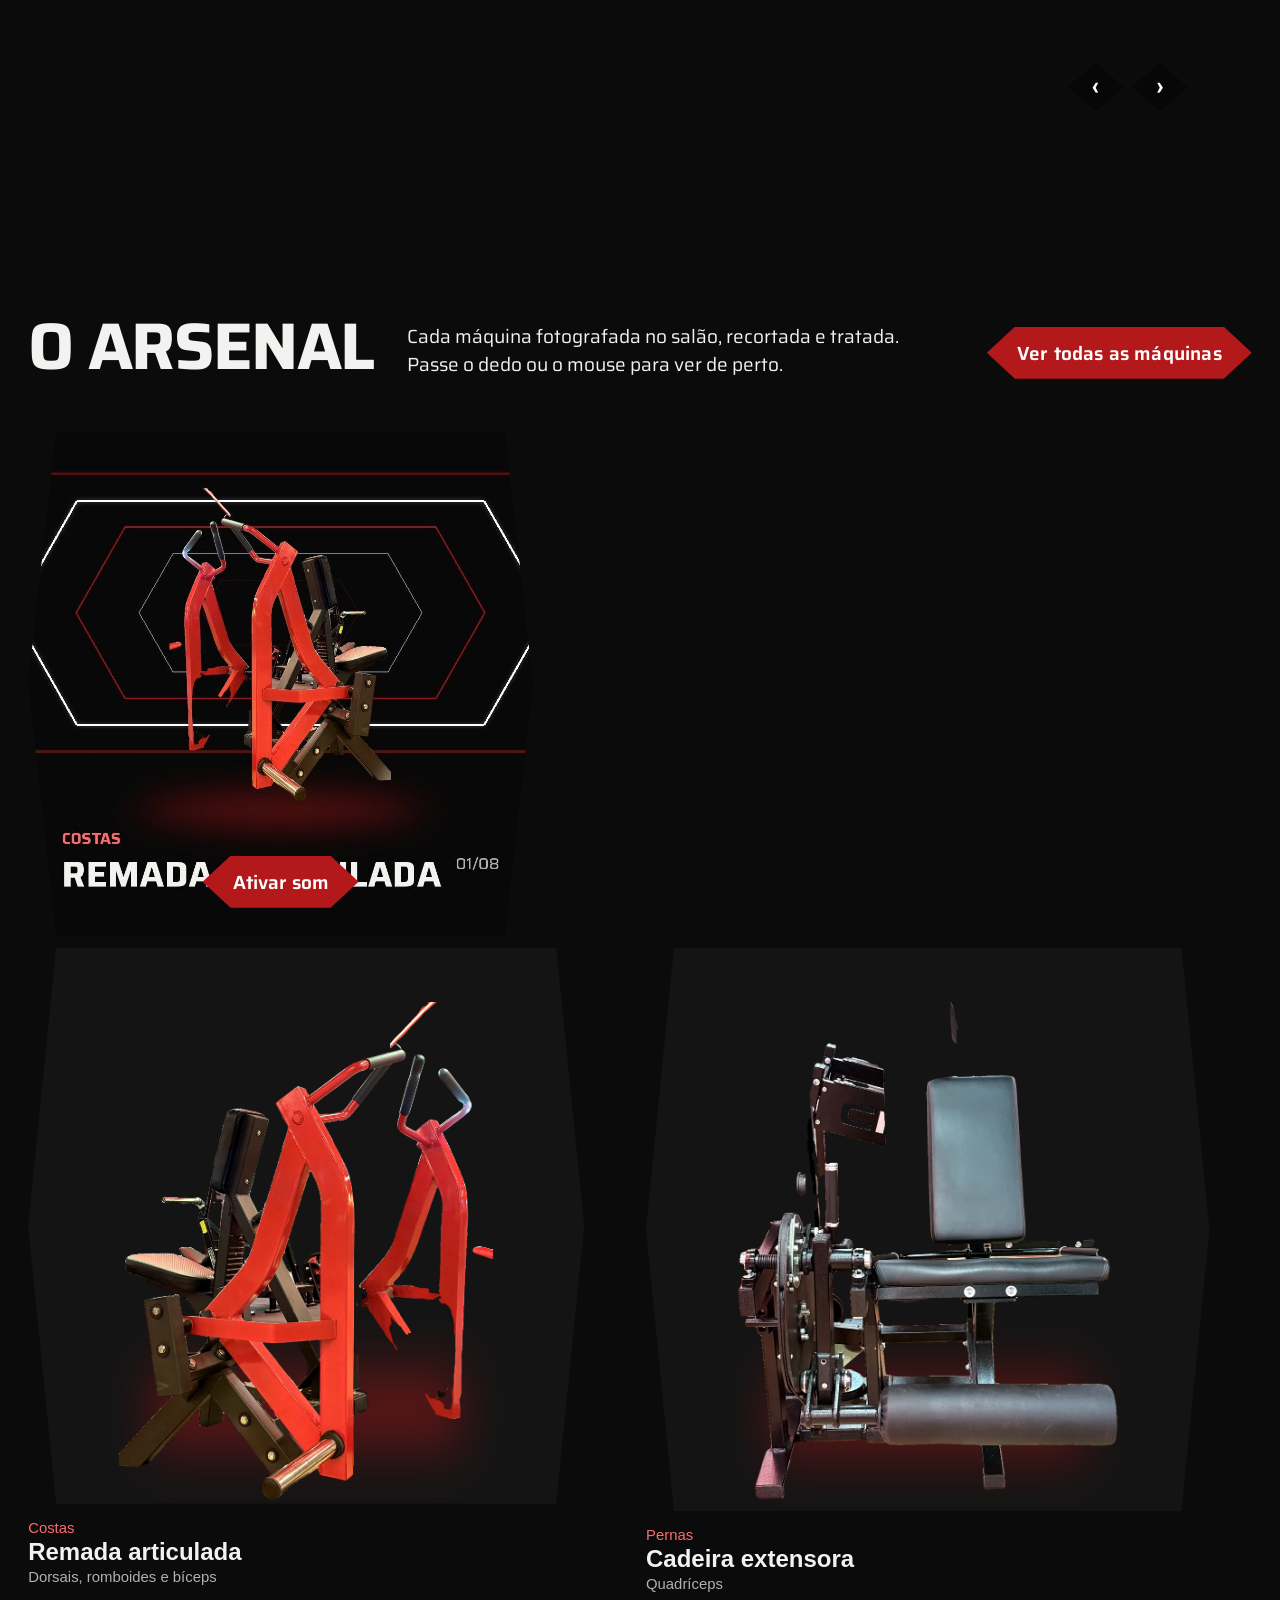
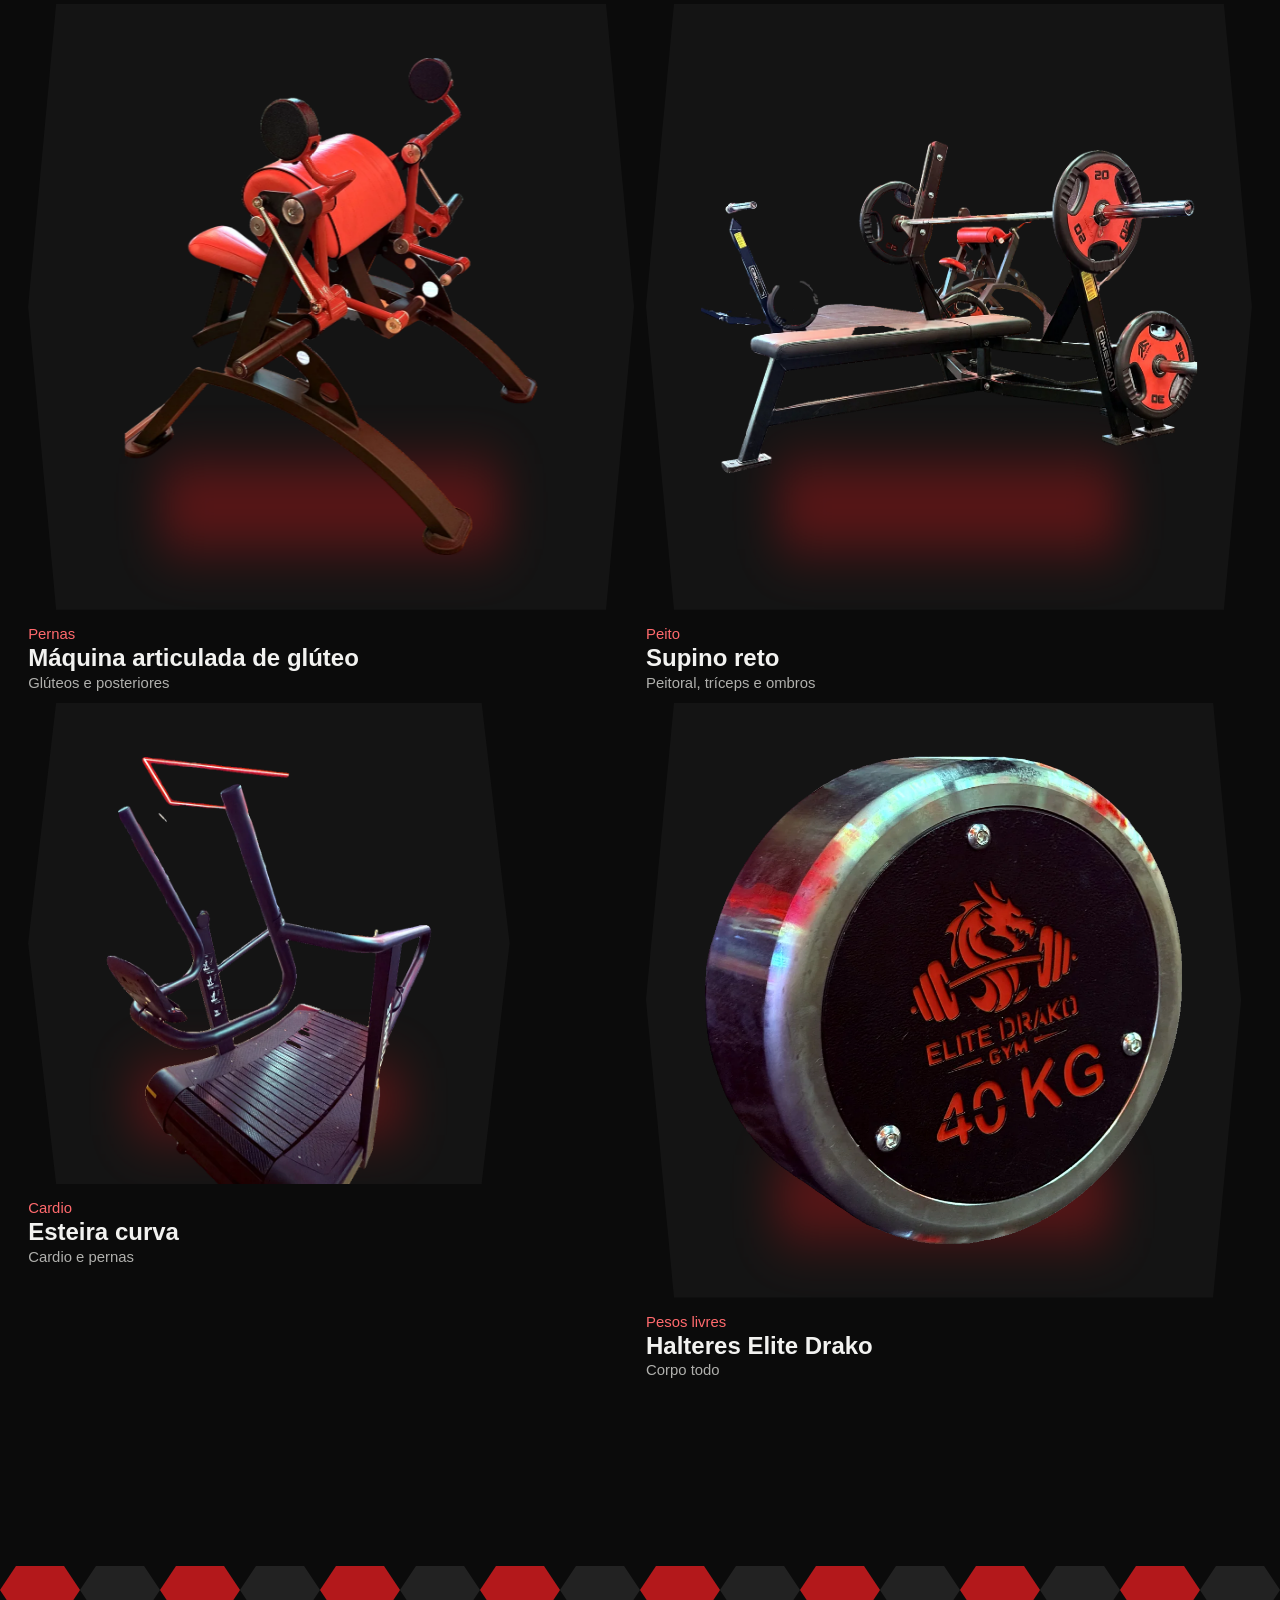
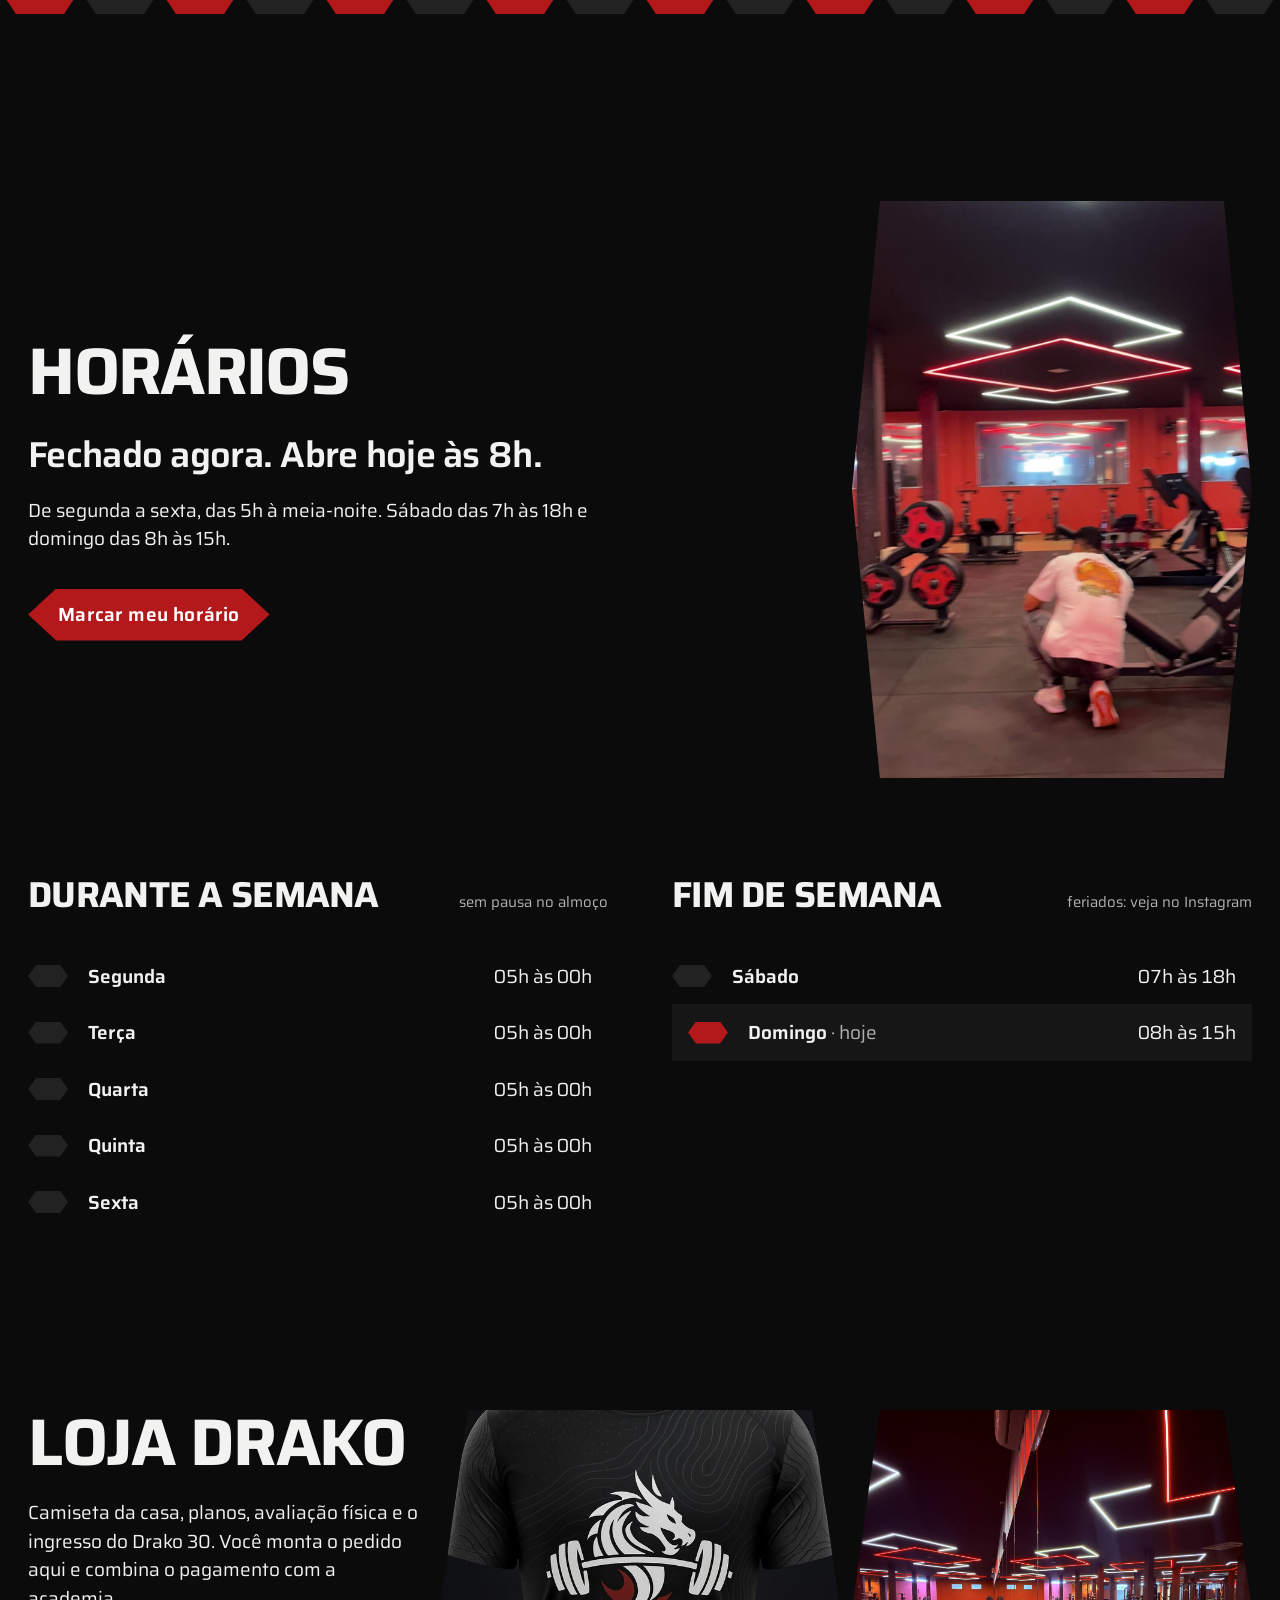
==== commit 19efd9d9: "Storytelling: foto sem ex-integrante, pares projeto × realidade, filme do arsenal - Troca a foto de " ====
--- a/index.html
+++ b/index.html
@@ -180,10 +180,10 @@
       <a class="btn reveal" href="historia.html">Ver a linha do tempo</a>
     </div>
     <figure class="compara reveal" data-compara>
-      <img class="compara__a" src="assets/img/tour/salao-2.jpg" alt="Salão real em outubro, com neon no teto e piso emborrachado" width="2000" height="1500" loading="lazy">
-      <div class="compara__b"><img src="assets/img/linha/04-projeto-salao.jpg" alt="Render 3D do projeto do salão, feito antes da obra" width="1120" height="1400" loading="lazy"></div>
+      <img class="compara__a" src="assets/img/linha/real-pesos.jpg" alt="Área de pesos real: bancos de supino, racks e máquinas sob o neon" width="1600" height="1200" loading="lazy">
+      <div class="compara__b"><img src="assets/img/linha/render-pesos.jpg" alt="Render 3D da área de pesos, feito antes da obra" width="1600" height="1200" loading="lazy"></div>
       <span class="compara__tag compara__tag--b">Projeto 3D · fev</span>
-      <span class="compara__tag compara__tag--a">Realidade · out</span>
+      <span class="compara__tag compara__tag--a">Realidade · jul</span>
       <label class="sr" for="compara-range">Comparar projeto e realidade</label>
       <input id="compara-range" class="compara__range" type="range" min="0" max="100" value="50" data-compara-range>
       <span class="compara__handle" aria-hidden="true"></span>
@@ -219,7 +219,15 @@
       <p class="reveal">Cada máquina fotografada no salão, recortada e tratada. Passe o dedo ou o mouse para ver de perto.</p>
       <a class="btn reveal" href="maquinas.html">Ver todas as máquinas</a>
     </div>
+    <div class="maq__corpo">
+    <figure class="filme reveal" id="filme" data-filme>
+      <video class="filme__video" muted loop playsinline preload="none" poster="assets/img/arsenal-poster.jpg" aria-label="Filme do arsenal: as máquinas da Elite Drako girando sob o neon, uma a uma" data-filme-video>
+        <source src="assets/video/arsenal.mp4" type="video/mp4">
+      </video>
+      <button type="button" class="filme__som" data-filme-som aria-pressed="false">Ativar som</button>
+    </figure>
     <ul class="maq__grid" role="list" data-maq-destaque></ul>
+    </div>
   </section>
 
   <div class="hexstrip" aria-hidden="true"></div>
--- a/styles.css
+++ b/styles.css
@@ -917,6 +917,7 @@
 .etapa__fotos--2 { grid-template-columns: 1fr 1fr; }
 .etapa__fotos img { --c: 22px; width: 100%; aspect-ratio: 4 / 3; object-fit: cover; clip-path: var(--hex); }
 .etapa__fotos--2 img { aspect-ratio: 3 / 4; }
+.etapa__video { --c: 22px; width: 100%; aspect-ratio: 3 / 4; object-fit: cover; clip-path: var(--hex); }
 .etapa__txt { padding-left: 32px; max-width: 52ch; }
 .etapa__quando { color: #ff6a6d; }
 .etapa__txt h2 { font-size: var(--step-head); }
@@ -956,3 +957,34 @@
   .etapa::before { left: -1px; top: 0; margin-top: 0; }
   .etapa__txt { padding-left: 0; }
 }
+
+/* two comparisons side by side on the history page */
+.compara-par { grid-column: 5 / 13; display: grid; gap: 48px; }
+.compara-par__item h3 { font-size: var(--step-lead); margin-bottom: 14px; }
+@media (max-width: 1080px) { .compara-par { grid-column: 1 / -1; } }
+
+/* ---------- filme do arsenal ---------- */
+.maq__corpo { grid-column: 1 / -1; display: grid; grid-template-columns: 5fr 7fr; gap: var(--g); align-items: start; }
+.maq__corpo .maq__grid { grid-template-columns: repeat(2, minmax(0, 1fr)); }
+.filme { position: relative; --c: 40px; clip-path: var(--hex); overflow: hidden; aspect-ratio: 1; background: #080808; }
+.filme__video { width: 100%; height: 100%; object-fit: cover; }
+.filme__som {
+  position: absolute; left: 50%; bottom: 28px; transform: translateX(-50%);
+  --c: 14px; min-height: 52px; padding: 0 30px; border: 0; cursor: pointer;
+  background: var(--accent); color: #fff; font: 600 var(--step-body) var(--font);
+  clip-path: var(--hex); transition: background-color .2s;
+}
+.filme__som:hover { background: var(--accent-hi); }
+.filme__som[aria-pressed="true"] { background: rgba(8,8,8,.84); }
+.maq__corpo .filme { position: sticky; top: 90px; }
+.filme--hero { grid-column: 6 / 13; }
+@media (max-width: 1080px) {
+  .maq__corpo { grid-template-columns: 1fr; }
+  .maq__corpo .filme { position: relative; top: 0; max-width: 640px; width: 100%; justify-self: center; }
+  .filme--hero { grid-column: 1 / -1; max-width: 640px; width: 100%; justify-self: center; }
+}
+@media (max-width: 760px) { .filme { --c: 20px; } .filme__som { bottom: 18px; } }
+/* footer links: thumb-sized on touch screens */
+@media (pointer: coarse), (max-width: 760px) {
+  .foot__cols a { display: flex; align-items: center; min-height: 44px; }
+}
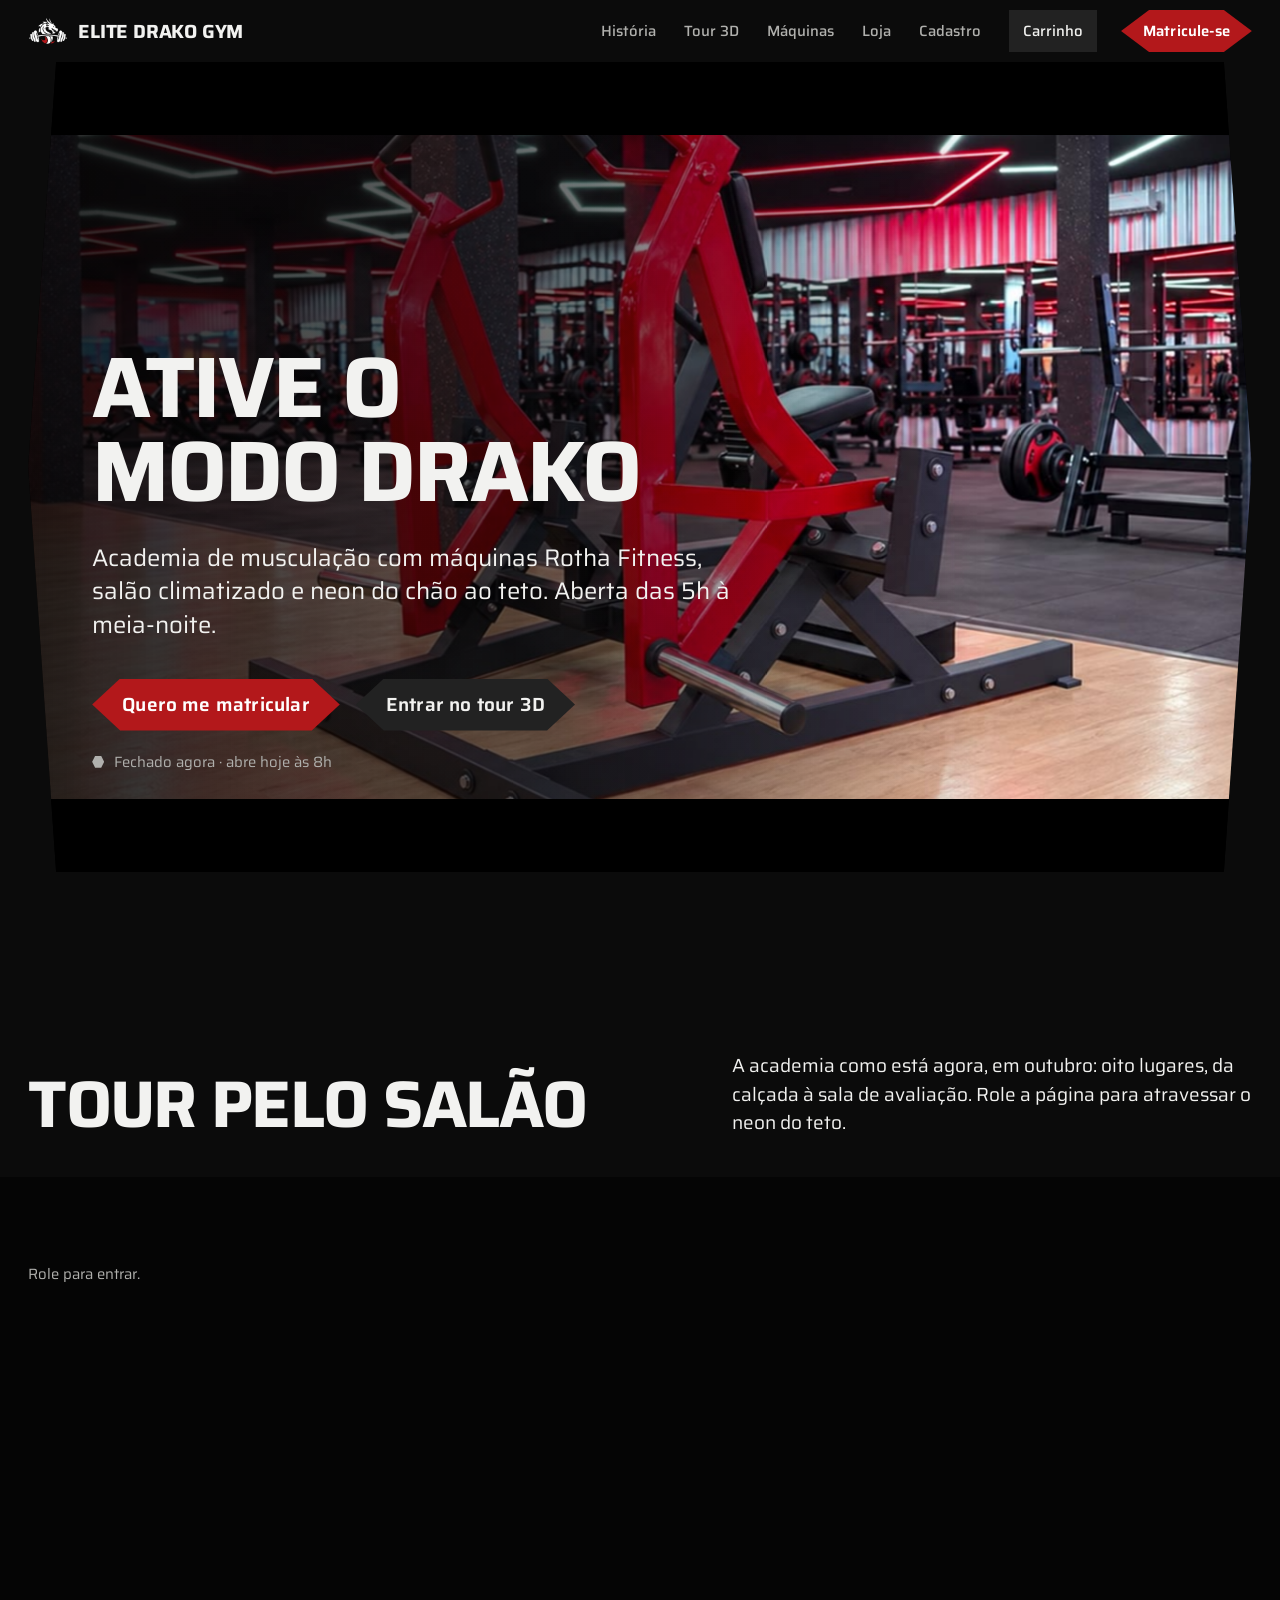
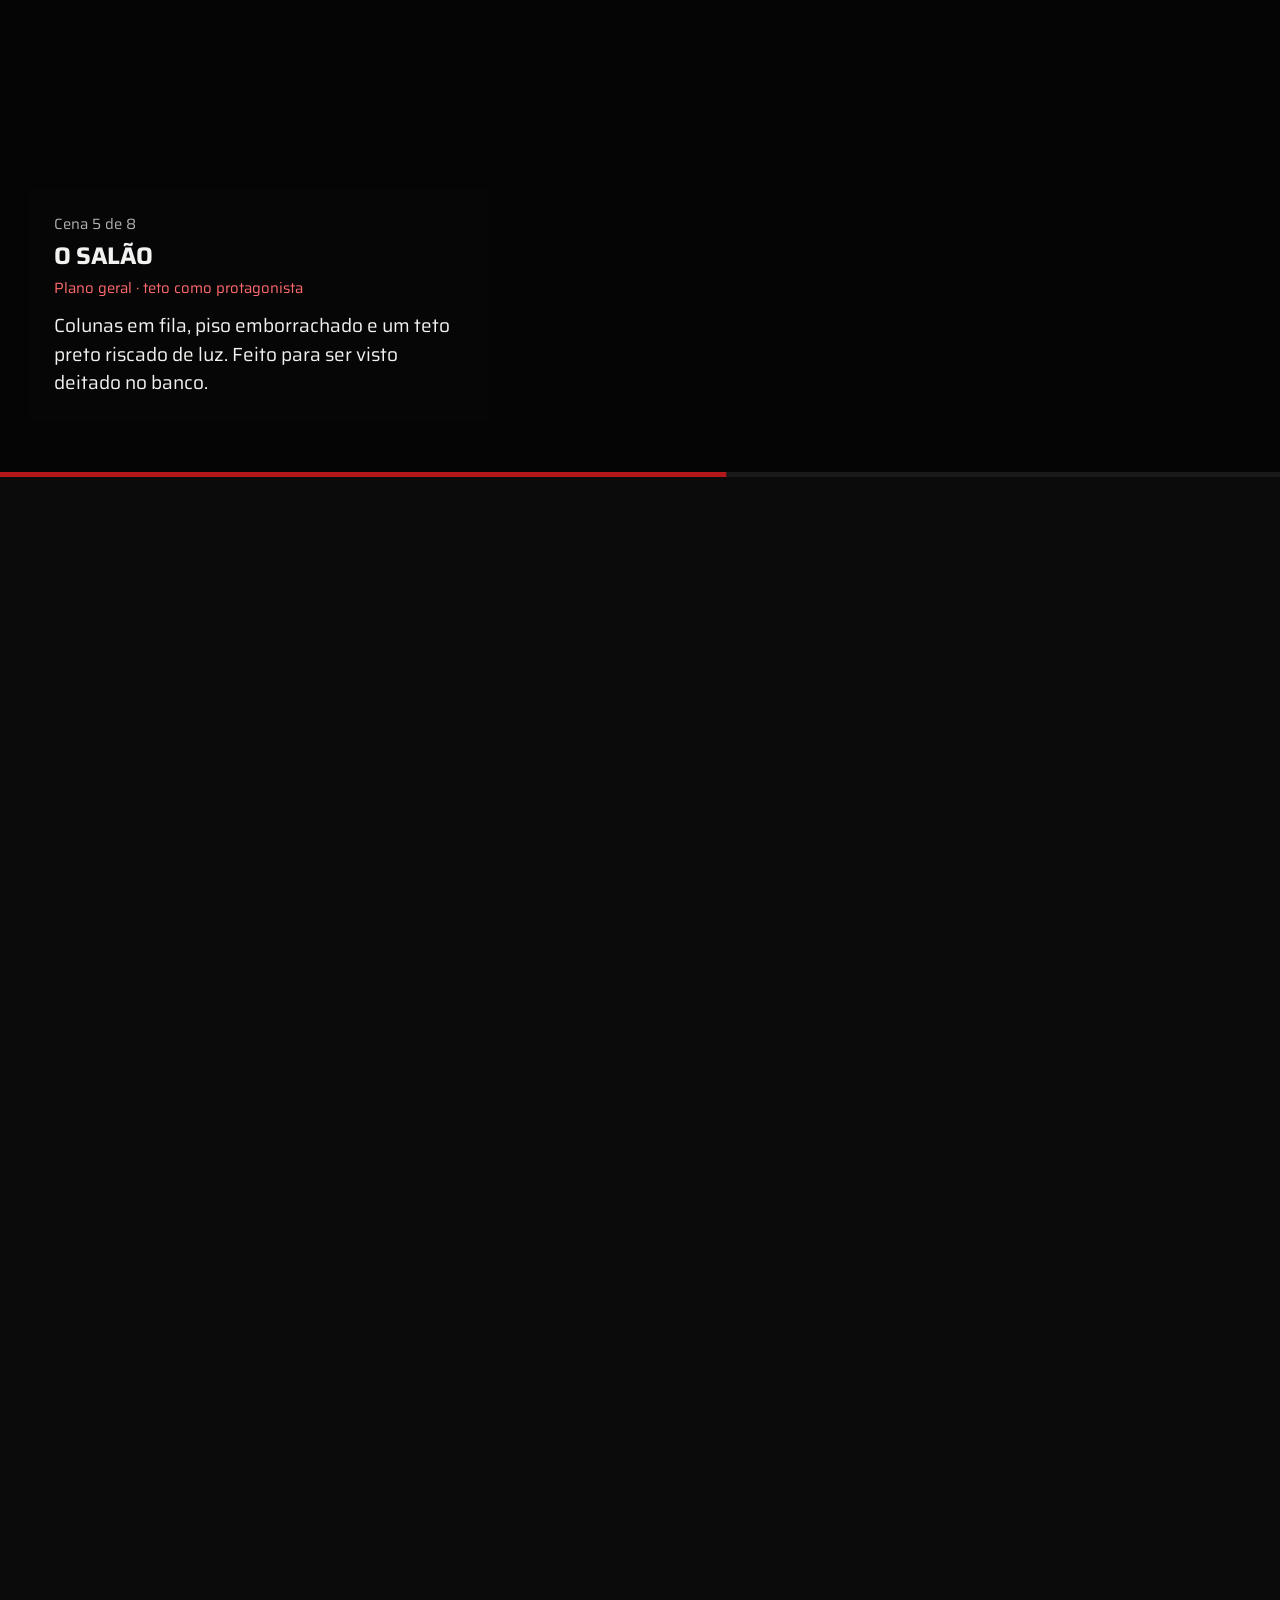
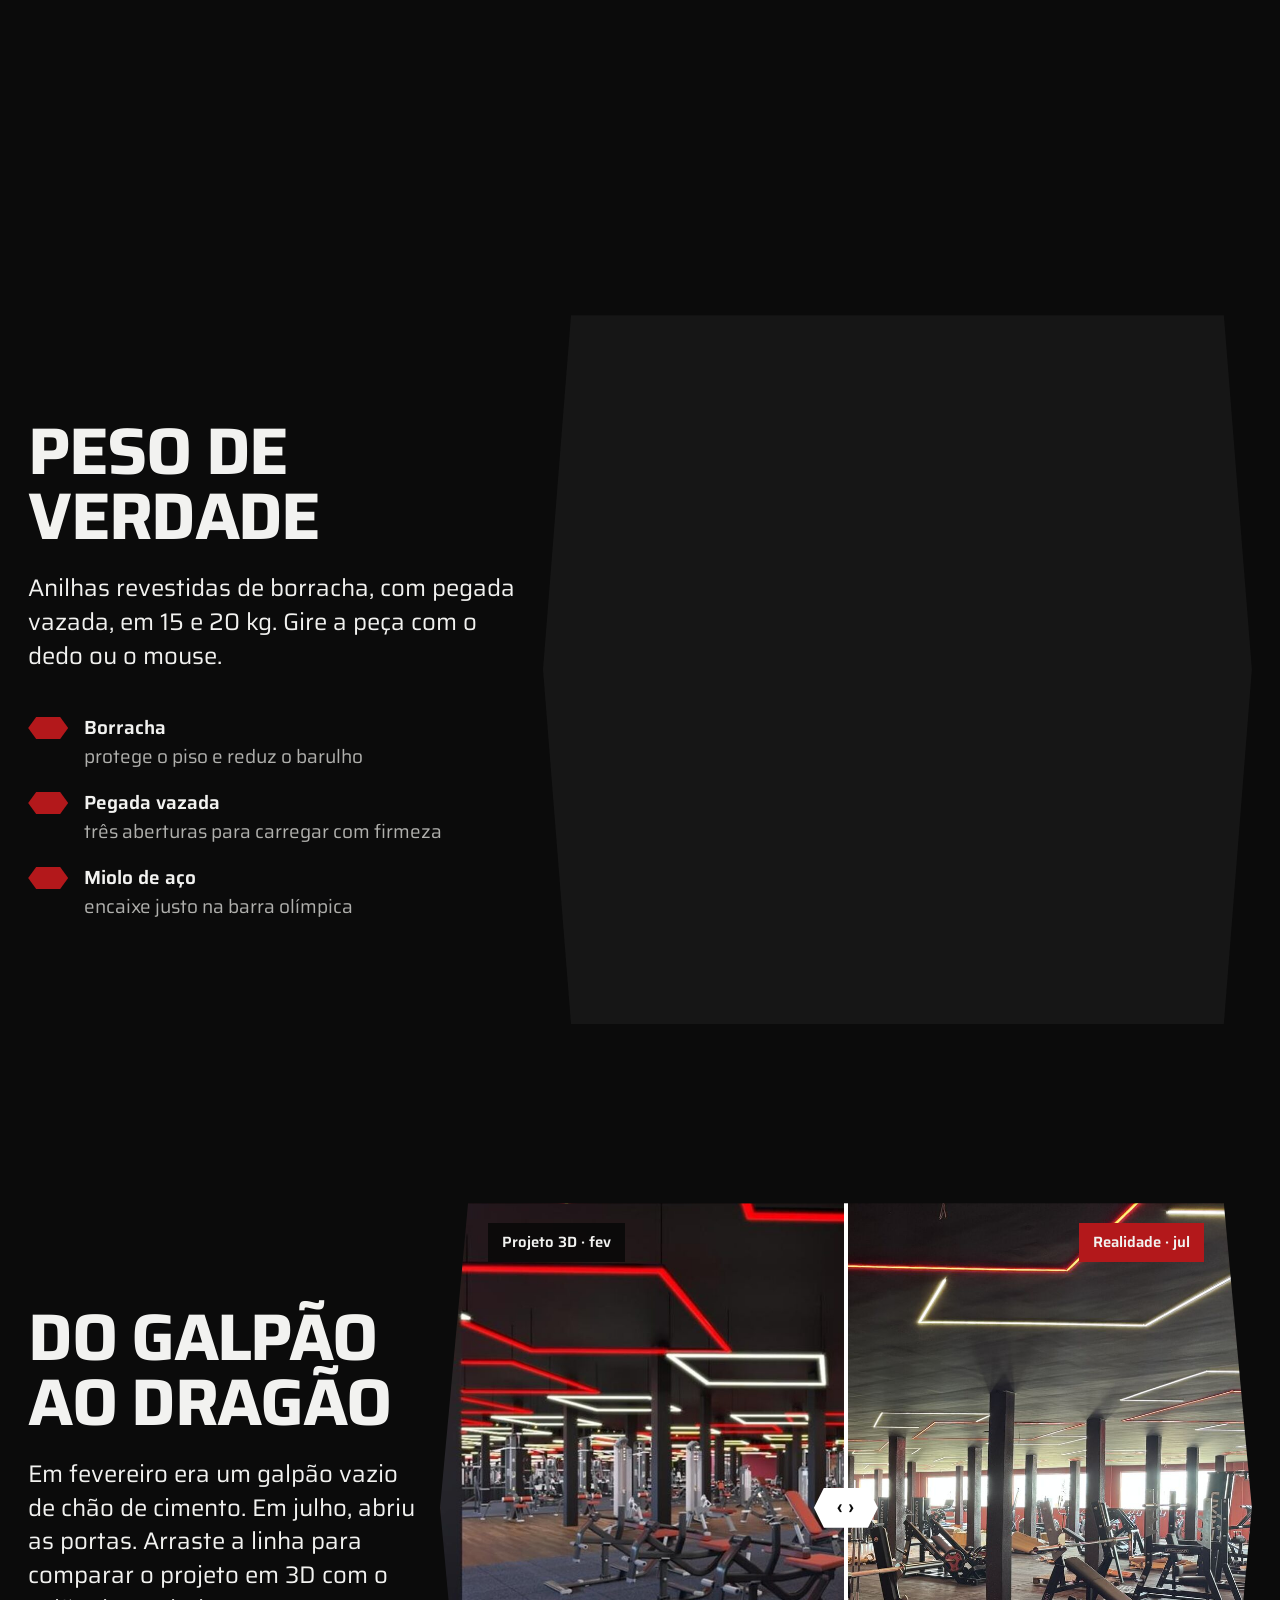
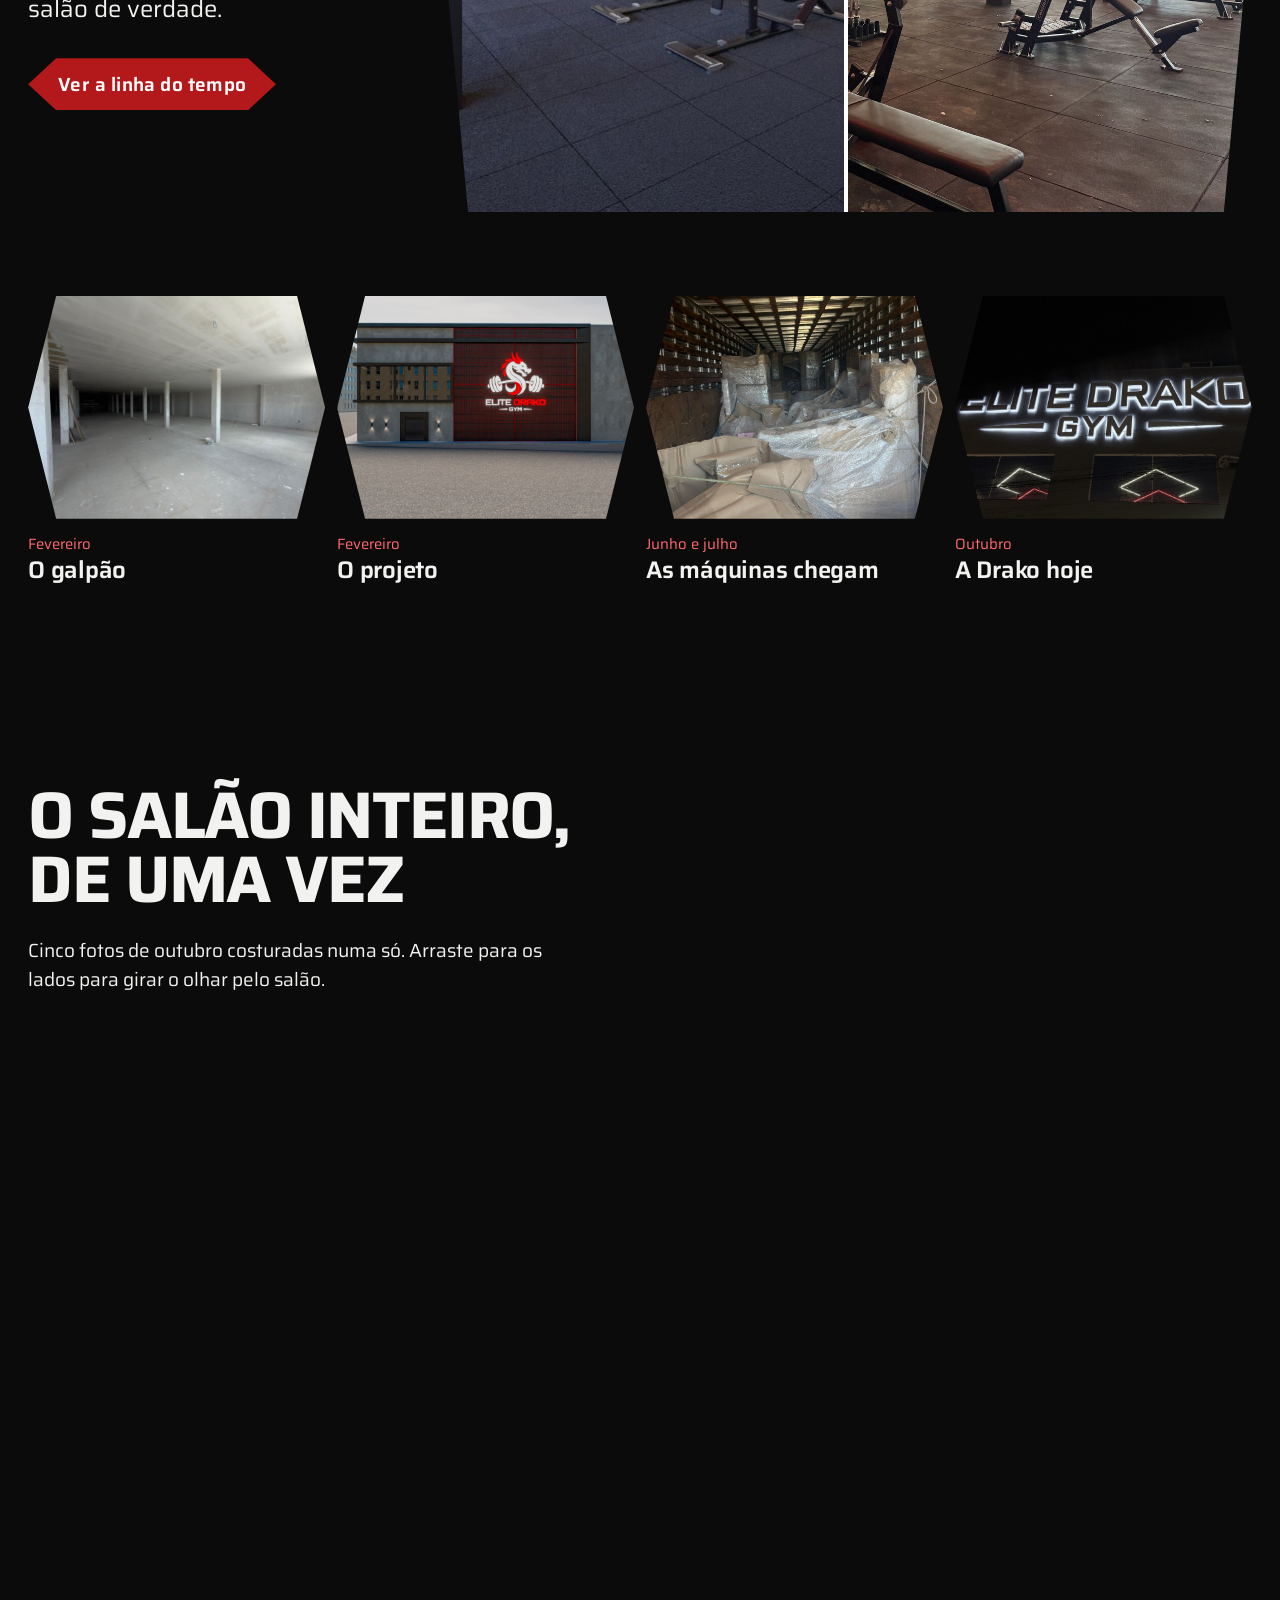
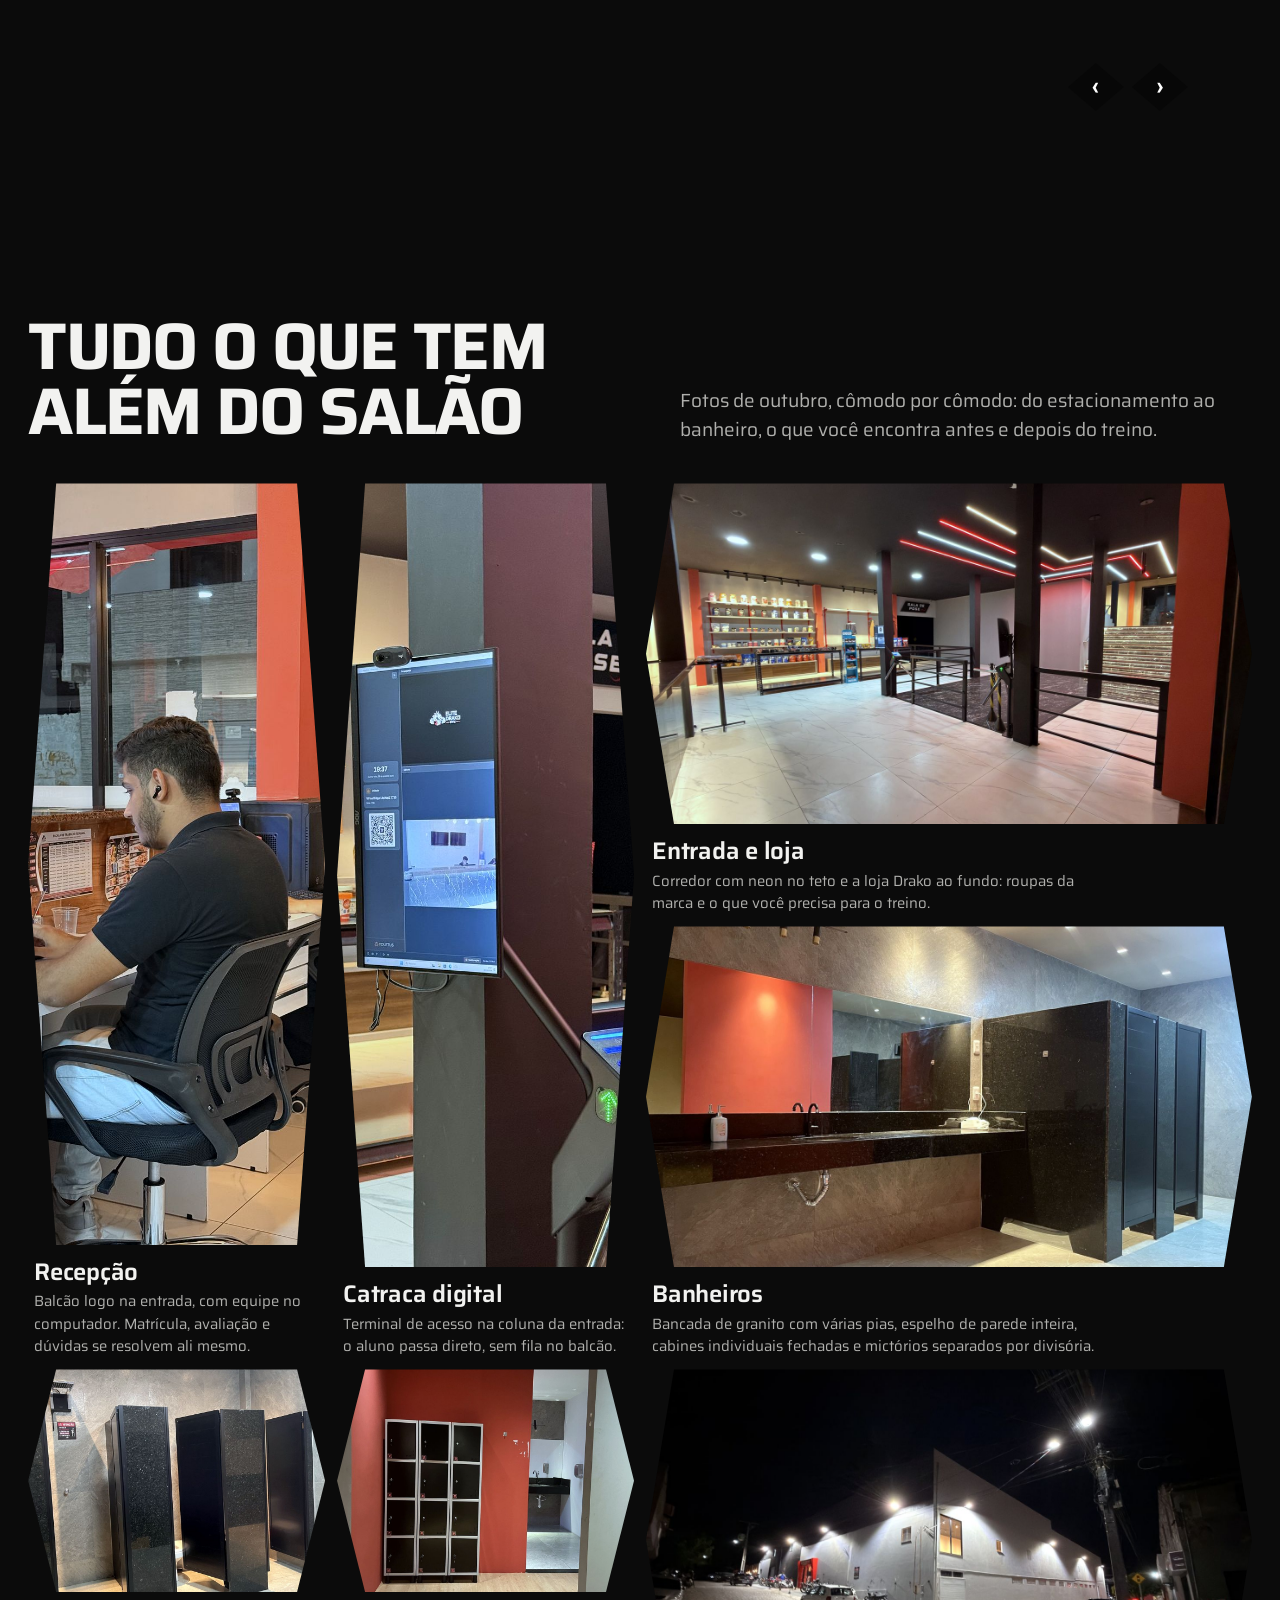
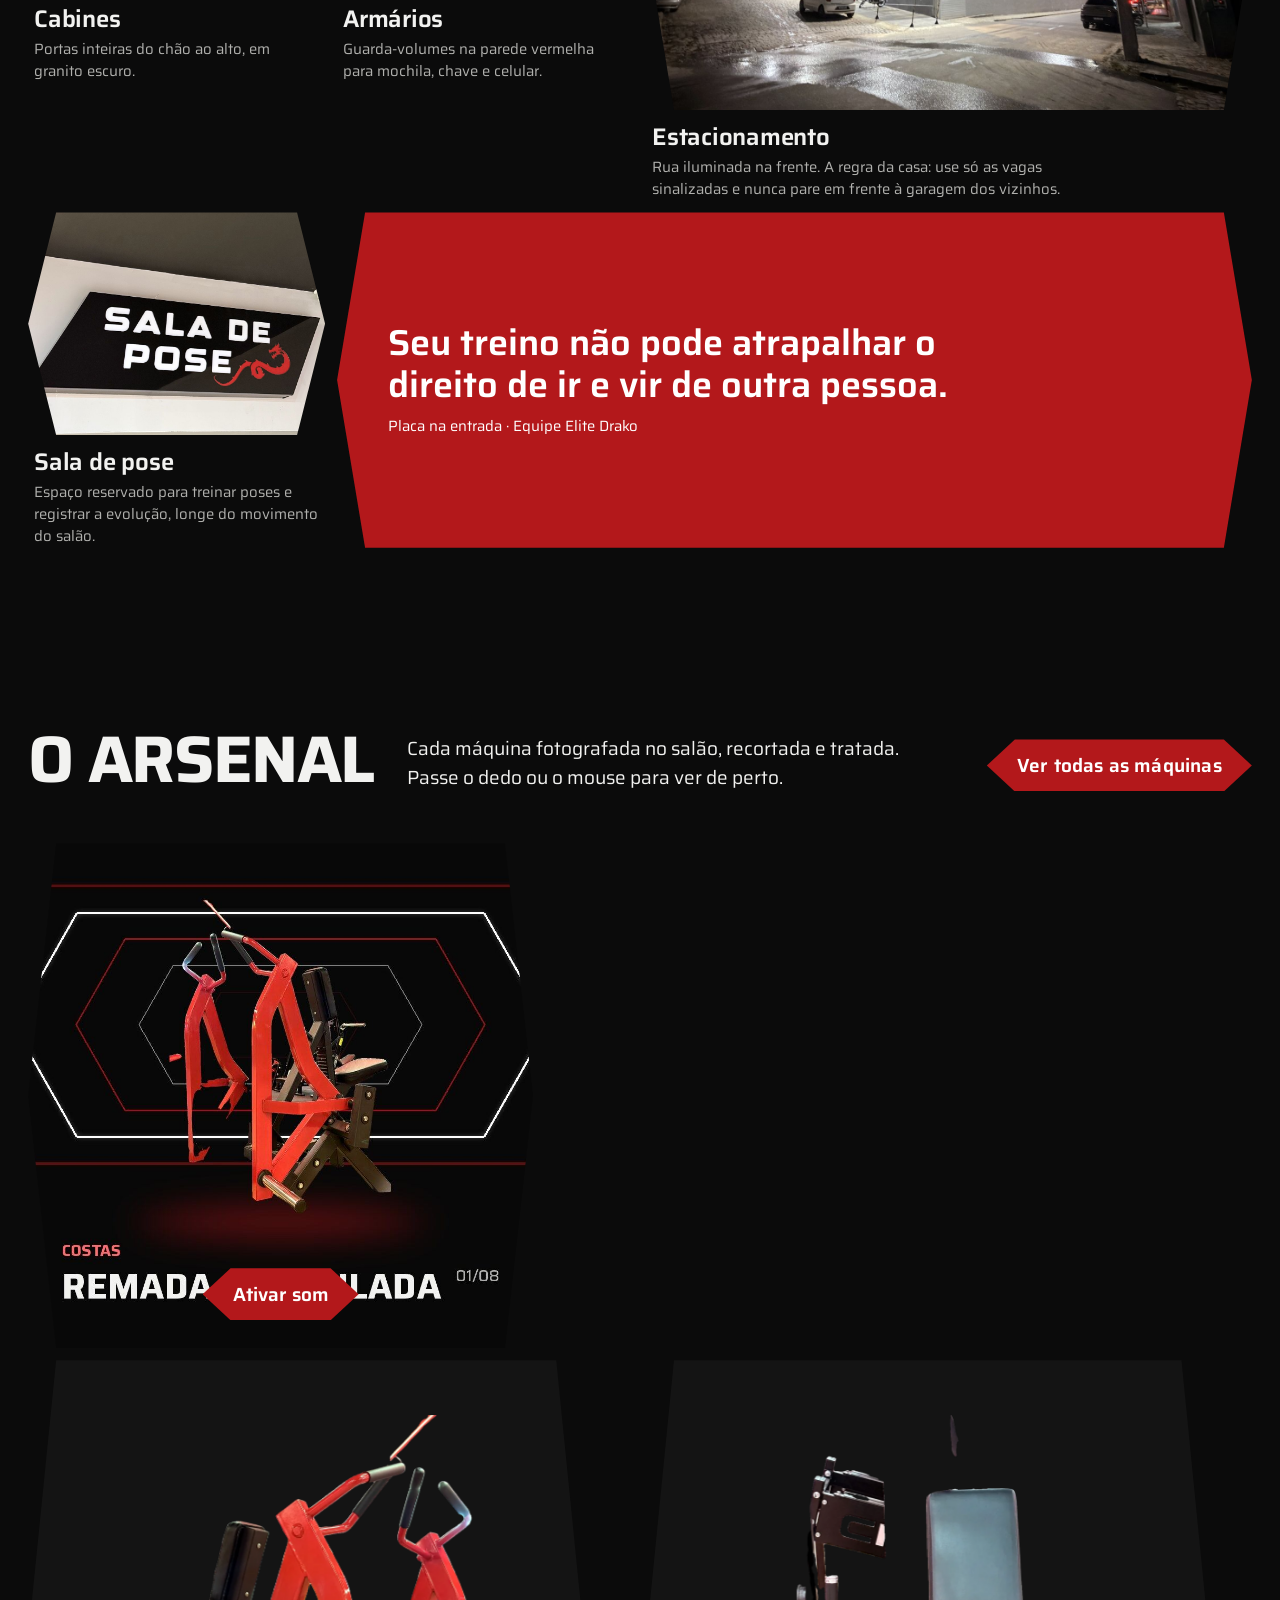
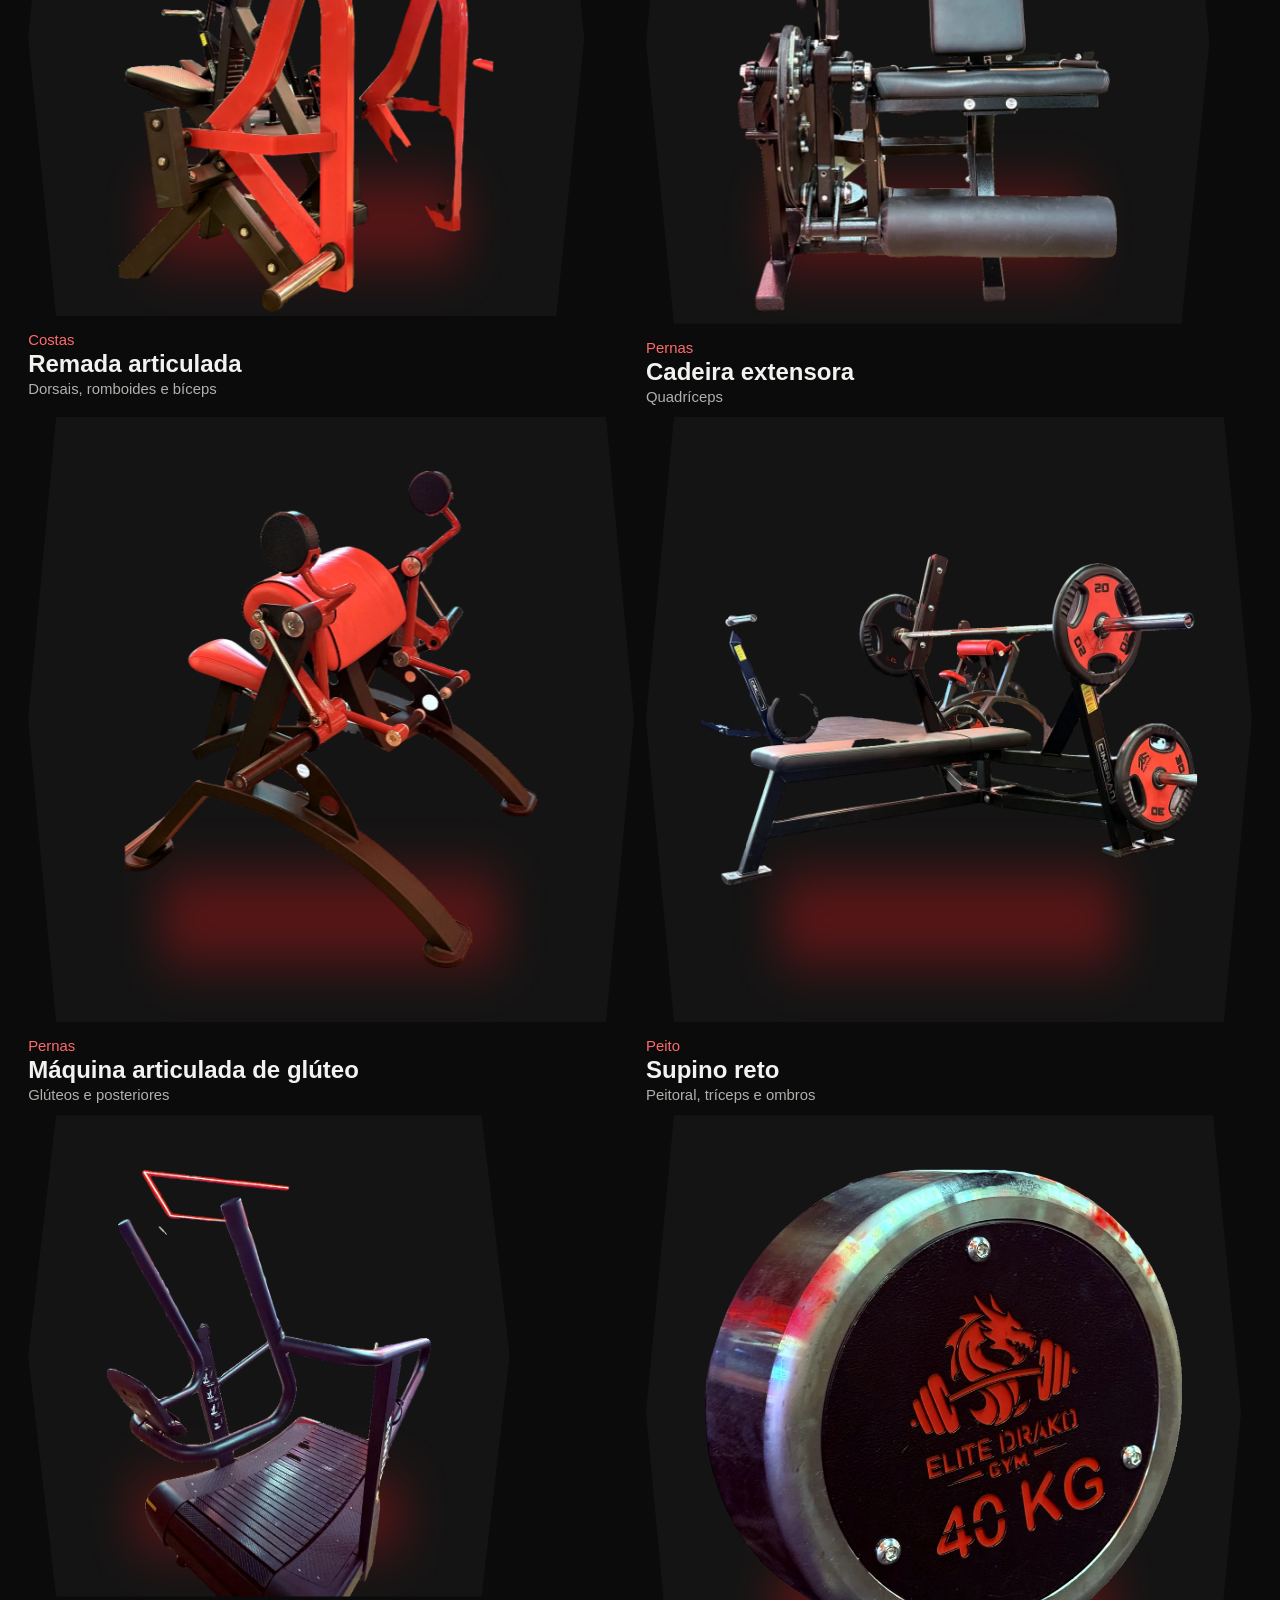
==== commit d54f70cb: "Seções Estrutura (recepção, banheiros, armários, sala de pose, estacionamento) e Como chegar com map" ====
--- a/index.html
+++ b/index.html
@@ -212,6 +212,54 @@
     </div>
   </section>
 
+  <!-- ESTRUTURA -->
+  <section class="estr" id="estrutura" aria-labelledby="estr-title">
+    <div class="estr__head">
+      <h2 id="estr-title" class="reveal">Tudo o que tem além do salão</h2>
+      <p class="reveal">Fotos de outubro, cômodo por cômodo: do estacionamento ao banheiro, o que você encontra antes e depois do treino.</p>
+    </div>
+    <ul class="estr__grid" role="list">
+      <li class="estr__item estr__item--alto reveal">
+        <img src="assets/img/estrutura/recepcao-equipe.jpg" alt="Dois atendentes no balcão da recepção, de frente para os computadores" width="1050" height="1400" loading="lazy">
+        <div class="estr__txt"><h3>Recepção</h3><p>Balcão logo na entrada, com equipe no computador. Matrícula, avaliação e dúvidas se resolvem ali mesmo.</p></div>
+      </li>
+      <li class="estr__item estr__item--alto reveal">
+        <img src="assets/img/estrutura/catraca-facial.jpg" alt="Catraca de acesso com terminal digital preso à coluna da entrada" width="1050" height="1400" loading="lazy">
+        <div class="estr__txt"><h3>Catraca digital</h3><p>Terminal de acesso na coluna da entrada: o aluno passa direto, sem fila no balcão.</p></div>
+      </li>
+      <li class="estr__item estr__item--largo reveal">
+        <img src="assets/img/estrutura/entrada-loja.jpg" alt="Corredor de entrada com piso claro, neon vermelho no teto e a loja ao fundo" width="1400" height="1050" loading="lazy">
+        <div class="estr__txt"><h3>Entrada e loja</h3><p>Corredor com neon no teto e a loja Drako ao fundo: roupas da marca e o que você precisa para o treino.</p></div>
+      </li>
+      <li class="estr__item estr__item--largo reveal">
+        <img src="assets/img/estrutura/banheiro-bancada.jpg" alt="Banheiro com bancada de granito preto, espelho de parede inteira e cabines pretas" width="1400" height="788" loading="lazy">
+        <div class="estr__txt"><h3>Banheiros</h3><p>Bancada de granito com várias pias, espelho de parede inteira, cabines individuais fechadas e mictórios separados por divisória.</p></div>
+      </li>
+      <li class="estr__item reveal">
+        <img src="assets/img/estrutura/banheiro-cabines.jpg" alt="Fileira de cabines pretas de granito no banheiro" width="1400" height="788" loading="lazy">
+        <div class="estr__txt"><h3>Cabines</h3><p>Portas inteiras do chão ao alto, em granito escuro.</p></div>
+      </li>
+      <li class="estr__item reveal">
+        <img src="assets/img/estrutura/armarios.jpg" alt="Armários de portas pretas encostados na parede vermelha" width="1400" height="788" loading="lazy">
+        <div class="estr__txt"><h3>Armários</h3><p>Guarda-volumes na parede vermelha para mochila, chave e celular.</p></div>
+      </li>
+      <li class="estr__item estr__item--largo reveal">
+        <img src="assets/img/estrutura/estacionamento.jpg" alt="Fachada da academia à noite, rua iluminada e carros estacionados" width="1400" height="1050" loading="lazy">
+        <div class="estr__txt"><h3>Estacionamento</h3><p>Rua iluminada na frente. A regra da casa: use só as vagas sinalizadas e nunca pare em frente à garagem dos vizinhos.</p></div>
+      </li>
+      <li class="estr__item reveal">
+        <img src="assets/img/estrutura/sala-pose.jpg" alt="Placa preta escrito Sala de Pose com o dragão vermelho" width="1050" height="1400" loading="lazy">
+        <div class="estr__txt"><h3>Sala de pose</h3><p>Espaço reservado para treinar poses e registrar a evolução, longe do movimento do salão.</p></div>
+      </li>
+      <li class="estr__regra reveal">
+        <blockquote>
+          <p>Seu treino não pode atrapalhar o direito de ir e vir de outra pessoa.</p>
+          <footer>Placa na entrada · Equipe Elite Drako</footer>
+        </blockquote>
+      </li>
+    </ul>
+  </section>
+
   <!-- MÁQUINAS -->
   <section class="maq" id="maquinas" aria-labelledby="maq-title">
     <div class="maq__head">
@@ -314,6 +362,34 @@
     </div>
   </section>
 
+  <!-- COMO CHEGAR -->
+  <section class="chegar" id="como-chegar" aria-labelledby="chegar-title">
+    <div class="chegar__copy">
+      <h2 id="chegar-title" class="reveal">Como chegar</h2>
+      <p class="chegar__end reveal"><strong>Rua Eraldo Lopes</strong> · Centro · Valente, Bahia</p>
+      <p class="reveal">Da Prefeitura até a porta são 777 metros: uns 10 minutos a pé ou 3 de carro.</p>
+      <ol class="chegar__passos reveal">
+        <li><span>Saia da Prefeitura</span> pela Rua Vicente Feliciano</li>
+        <li><span>Siga</span> pela Rua Petrônio Lopes até a Praça Manoel Novais</li>
+        <li><span>Pegue</span> a Rua Castelo Branco e depois a Rua Papa João XXIII</li>
+        <li><span>Entre</span> na Rua Wilson Lopes</li>
+        <li><span>Chegou:</span> Rua Eraldo Lopes, fachada cinza com o dragão iluminado</li>
+      </ol>
+      <div class="chegar__acoes reveal">
+        <a class="btn" href="https://www.google.com/maps/dir/?api=1&amp;destination=-11.412894,-39.458506" target="_blank" rel="noopener">Abrir no Google Maps</a>
+        <a class="btn btn--ghost" href="https://waze.com/ul?ll=-11.412894,-39.458506&amp;navigate=yes" target="_blank" rel="noopener">Ir com o Waze</a>
+      </div>
+      <p class="chegar__gps reveal">GPS <span data-gps>-11.412894, -39.458506</span> <button type="button" class="chegar__copiar" data-copiar="-11.412894, -39.458506">Copiar</button></p>
+    </div>
+    <div class="mapa reveal" data-mapa="data/mapa-valente.json">
+      <img class="mapa__fallback" src="assets/img/mapa-valente.jpg" alt="Mapa do centro de Valente com a rota em vermelho da Prefeitura até a Rua Eraldo Lopes, destacada em branco" width="1600" height="1000" loading="lazy">
+      <canvas aria-label="Mapa 3D do centro de Valente com a rota da Prefeitura até a academia. Arraste para girar." role="img"></canvas>
+      <div class="mapa__labels" data-mapa-labels aria-hidden="true"></div>
+      <button type="button" class="mapa__replay" data-mapa-replay>Refazer a rota</button>
+      <p class="mapa__fonte">Ruas: © colaboradores do OpenStreetMap</p>
+    </div>
+  </section>
+
   <!-- DÚVIDAS -->
   <section class="duvidas" id="duvidas" aria-labelledby="duvidas-title">
     <h2 id="duvidas-title" class="reveal">Perguntas frequentes</h2>
@@ -340,7 +416,7 @@
       </details>
       <details class="card c3">
         <summary><span class="card__tab">Local</span><span class="card__q">Onde fica a academia?</span></summary>
-        <p data-endereco>Em Valente, na Bahia. Para o endereço e como chegar, chame a equipe no Instagram @elite_drakogym.</p>
+        <p>Na Rua Eraldo Lopes, no centro de Valente, Bahia, a 777 metros da Prefeitura. O mapa 3D e os botões do Google Maps e do Waze estão na seção <a href="#como-chegar">Como chegar</a>.</p>
       </details>
     </div>
   </section>
@@ -374,6 +450,7 @@
       <a href="maquinas.html">Máquinas</a>
       <a href="loja.html">Loja</a>
       <a href="cadastro.html">Cadastro</a>
+      <a href="#como-chegar">Como chegar</a>
       <a href="#duvidas">Dúvidas</a>
     </nav>
     <div>
--- a/styles.css
+++ b/styles.css
@@ -988,3 +988,69 @@
 @media (pointer: coarse), (max-width: 760px) {
   .foot__cols a { display: flex; align-items: center; min-height: 44px; }
 }
+
+/* ===================================================== v4: estrutura + como chegar */
+.estr { padding: var(--gap-section) var(--m) 0; }
+.estr__head { display: flex; justify-content: space-between; align-items: end; gap: 24px; flex-wrap: wrap; padding-bottom: 40px; }
+.estr__head h2 { font-size: var(--step-head); max-width: 14ch; text-wrap: balance; }
+.estr__head p { max-width: 44ch; color: var(--muted); }
+.estr__grid { display: grid; grid-template-columns: repeat(4, minmax(0, 1fr)); gap: var(--g); margin: 0; padding: 0; }
+.estr__item { position: relative; display: flex; flex-direction: column; gap: 14px; min-width: 0; }
+.estr__item img { width: 100%; aspect-ratio: 4 / 3; object-fit: cover; display: block; --c: 22px; clip-path: var(--hex); background: var(--surface); }
+.estr__item--alto { grid-row: span 2; }
+.estr__item--alto img { aspect-ratio: 3 / 4; flex: 1; min-height: 0; }
+.estr__item--largo { grid-column: span 2; }
+.estr__item--largo img { aspect-ratio: 16 / 9; }
+.estr__txt { padding-inline: 6px; }
+.estr__txt h3 { margin: 0; font-size: var(--step-lead); line-height: 1.15; }
+.estr__txt p { margin: 4px 0 0; color: var(--muted); font-size: var(--step-small); max-width: 46ch; }
+.estr__regra { grid-column: span 3; align-self: start; display: grid; align-content: center; min-height: 100%; padding: 28px clamp(32px, 4vw, 56px); background: var(--accent); color: var(--accent-ink); --c: 28px; clip-path: var(--hex); }
+.estr__regra blockquote { margin: 0; }
+.estr__regra p { margin: 0; font-size: var(--step-state); font-weight: 600; line-height: 1.15; max-width: 34ch; text-wrap: balance; }
+.estr__regra footer { margin-top: 10px; font-size: var(--step-small); }
+@media (max-width: 1000px) {
+  .estr__grid { grid-template-columns: repeat(2, minmax(0, 1fr)); }
+  .estr__item--alto { grid-row: auto; }
+  .estr__regra { grid-column: 1 / -1; }
+}
+@media (max-width: 600px) {
+  .estr__grid { grid-template-columns: minmax(0, 1fr); gap: 32px; }
+  .estr__item--largo { grid-column: auto; }
+  .estr__item--alto img { aspect-ratio: 4 / 5; }
+}
+
+.chegar { padding: var(--gap-section) var(--m) 0; display: grid; grid-template-columns: minmax(0, 5fr) minmax(0, 7fr); gap: clamp(32px, 5vw, 72px); align-items: center; }
+.chegar__copy h2 { font-size: var(--step-head); margin: 0 0 12px; }
+.chegar__end { font-size: var(--step-lead); margin: 0 0 8px; }
+.chegar__end strong { color: var(--ink); }
+.chegar__copy > p { color: var(--muted); max-width: 44ch; }
+.chegar__passos { margin: 28px 0; padding: 0; display: grid; gap: 6px; counter-reset: p; }
+.chegar__passos li { position: relative; padding: 12px 16px 12px 52px; background: var(--surface); counter-increment: p; color: var(--muted); }
+.chegar__passos li::before { content: counter(p); position: absolute; left: 14px; top: 13px; width: 28px; height: 22px; display: grid; place-items: center; font-size: 13px; font-weight: 600; background: var(--surface-2); color: var(--ink); --c: 6px; clip-path: var(--hex); }
+.chegar__passos li:last-child::before { background: var(--accent); }
+.chegar__passos span { color: var(--ink); font-weight: 600; }
+.chegar__acoes { display: flex; flex-wrap: wrap; gap: var(--g); }
+.chegar__gps { margin-top: 20px; font-size: var(--step-small); color: var(--muted); display: flex; align-items: center; gap: 10px; flex-wrap: wrap; }
+.chegar__gps span { color: var(--ink); font-variant-numeric: tabular-nums; user-select: all; }
+.chegar__copiar { min-height: 40px; padding: 0 16px; border: 0; background: var(--surface-2); color: var(--ink); font: inherit; cursor: pointer; --c: 10px; clip-path: var(--hex); }
+.chegar__copiar:hover { background: #2e2e2e; }
+
+.mapa { position: relative; aspect-ratio: 4 / 3; max-width: 100%; --c: 44px; clip-path: var(--hex); background: #070707; overflow: hidden; touch-action: pan-y; cursor: grab; }
+.mapa canvas { position: absolute; inset: 0; width: 100%; height: 100%; display: block; opacity: 0; transition: opacity .8s; }
+.mapa--3d canvas { opacity: 1; }
+.mapa__fallback { position: absolute; inset: 0; width: 100%; height: 100%; object-fit: cover; }
+.mapa--3d .mapa__fallback { display: none; }
+.mapa__labels { position: absolute; inset: 0; pointer-events: none; display: none; }
+.mapa--3d .mapa__labels { display: block; }
+.mapa__lbl { position: absolute; left: 0; top: 0; white-space: nowrap; font-size: 13px; font-weight: 500; padding: 3px 9px; background: rgba(11, 11, 11, .8); color: var(--muted); will-change: transform; }
+.mapa__lbl.is-alvo { background: var(--accent); color: var(--accent-ink); font-weight: 600; }
+.mapa__replay { position: absolute; right: 48px; bottom: 18px; min-height: 40px; padding: 0 18px; border: 0; background: var(--ink); color: var(--paper-ink); font: inherit; font-weight: 600; cursor: pointer; --c: 10px; clip-path: var(--hex); display: none; }
+.mapa--3d .mapa__replay { display: block; }
+.mapa__fonte { position: absolute; left: 48px; bottom: 18px; margin: 0; font-size: 13px; color: #8a8a88; }
+@media (max-width: 900px) {
+  .chegar { grid-template-columns: minmax(0, 1fr); }
+  .mapa { aspect-ratio: 4 / 5; --c: 28px; }
+  .mapa__replay { right: 30px; }
+  .mapa__fonte { left: 30px; bottom: 64px; }
+}
+.mapa__lbl.is-inicio { background: var(--ink); color: var(--paper-ink); font-weight: 600; }
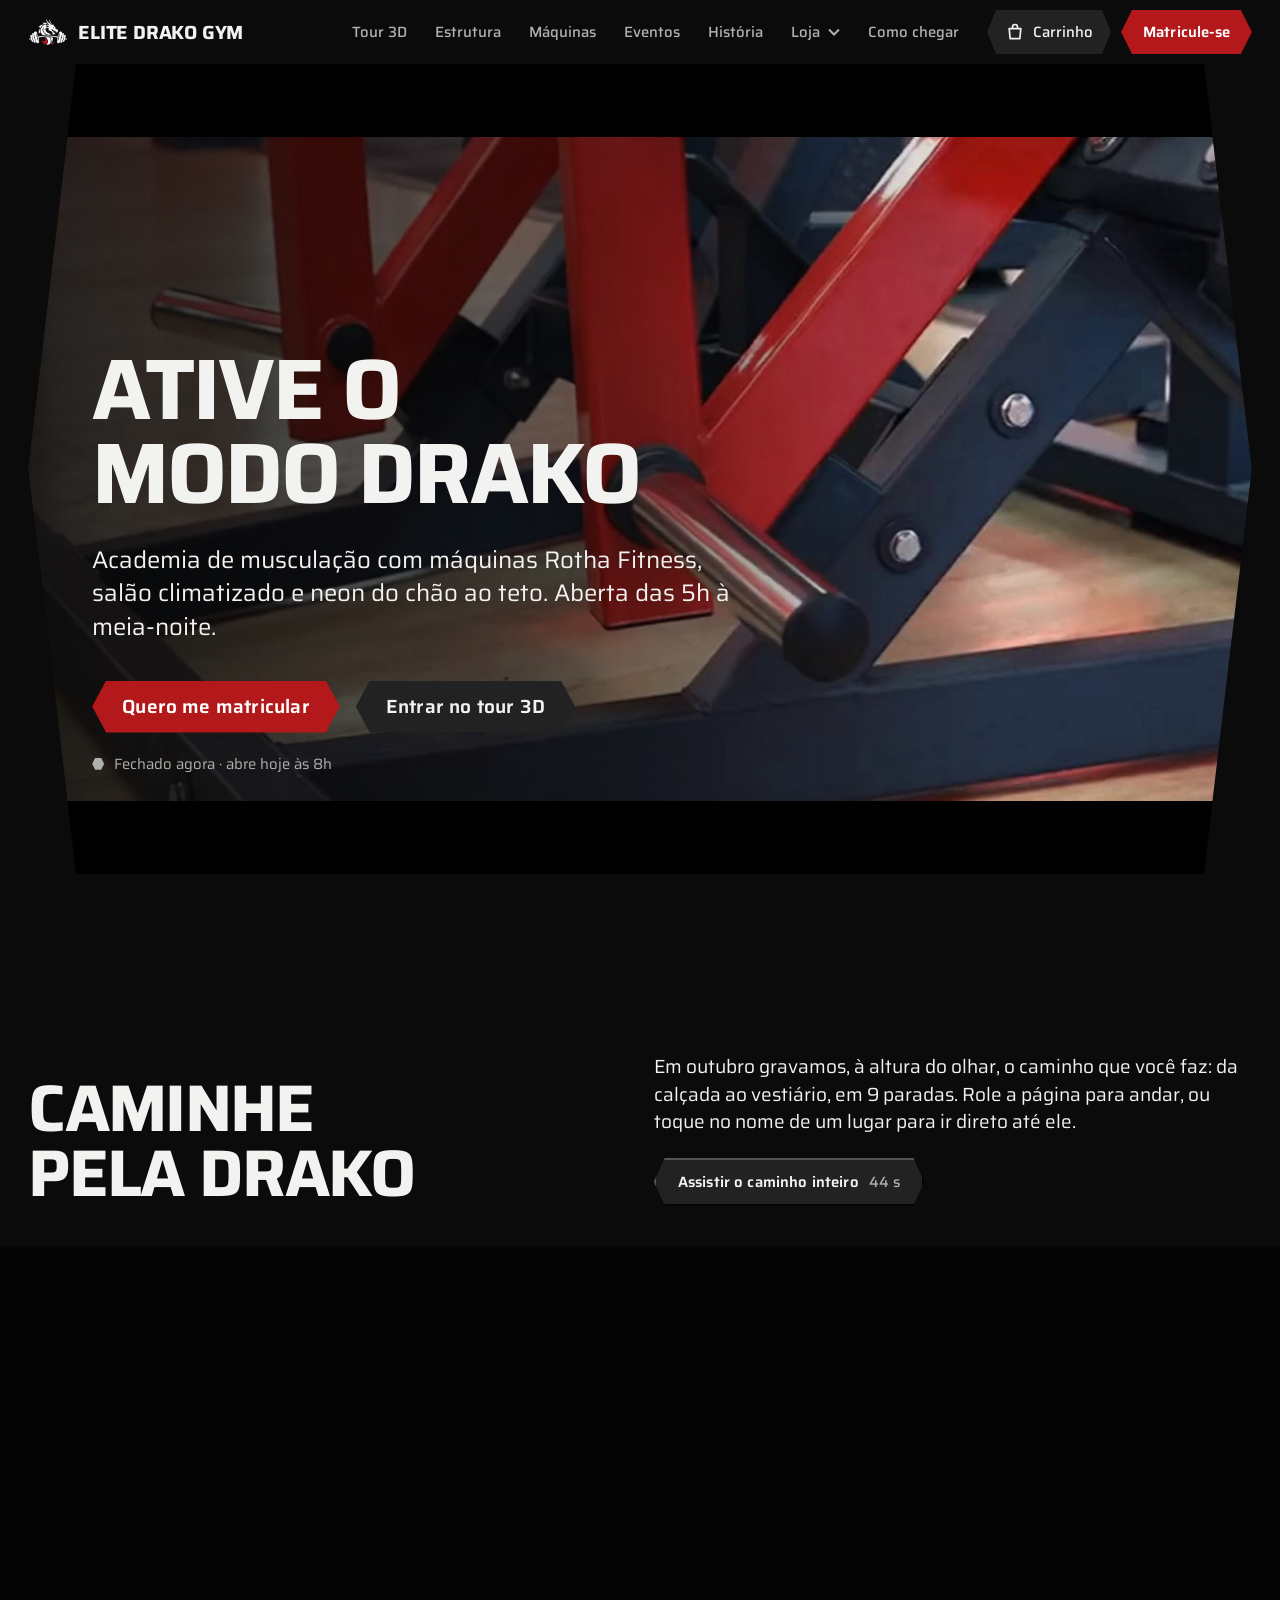
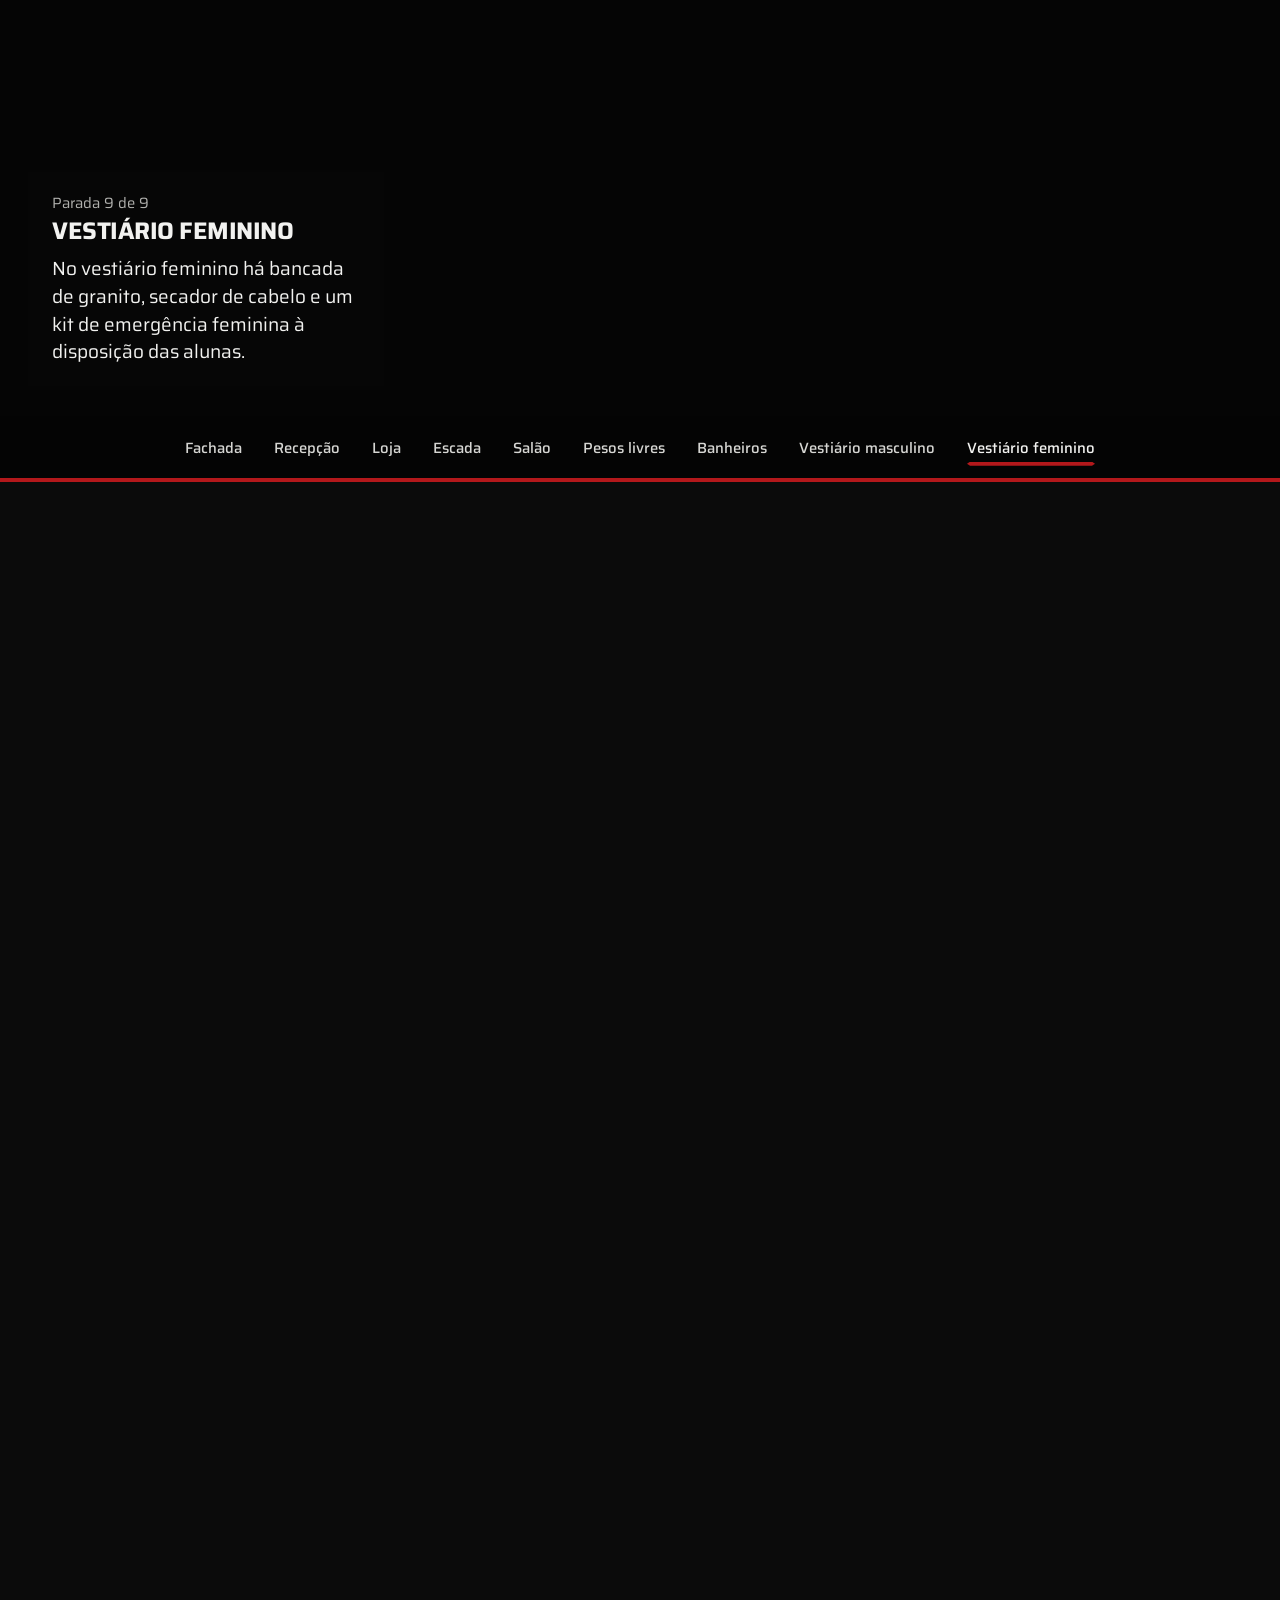
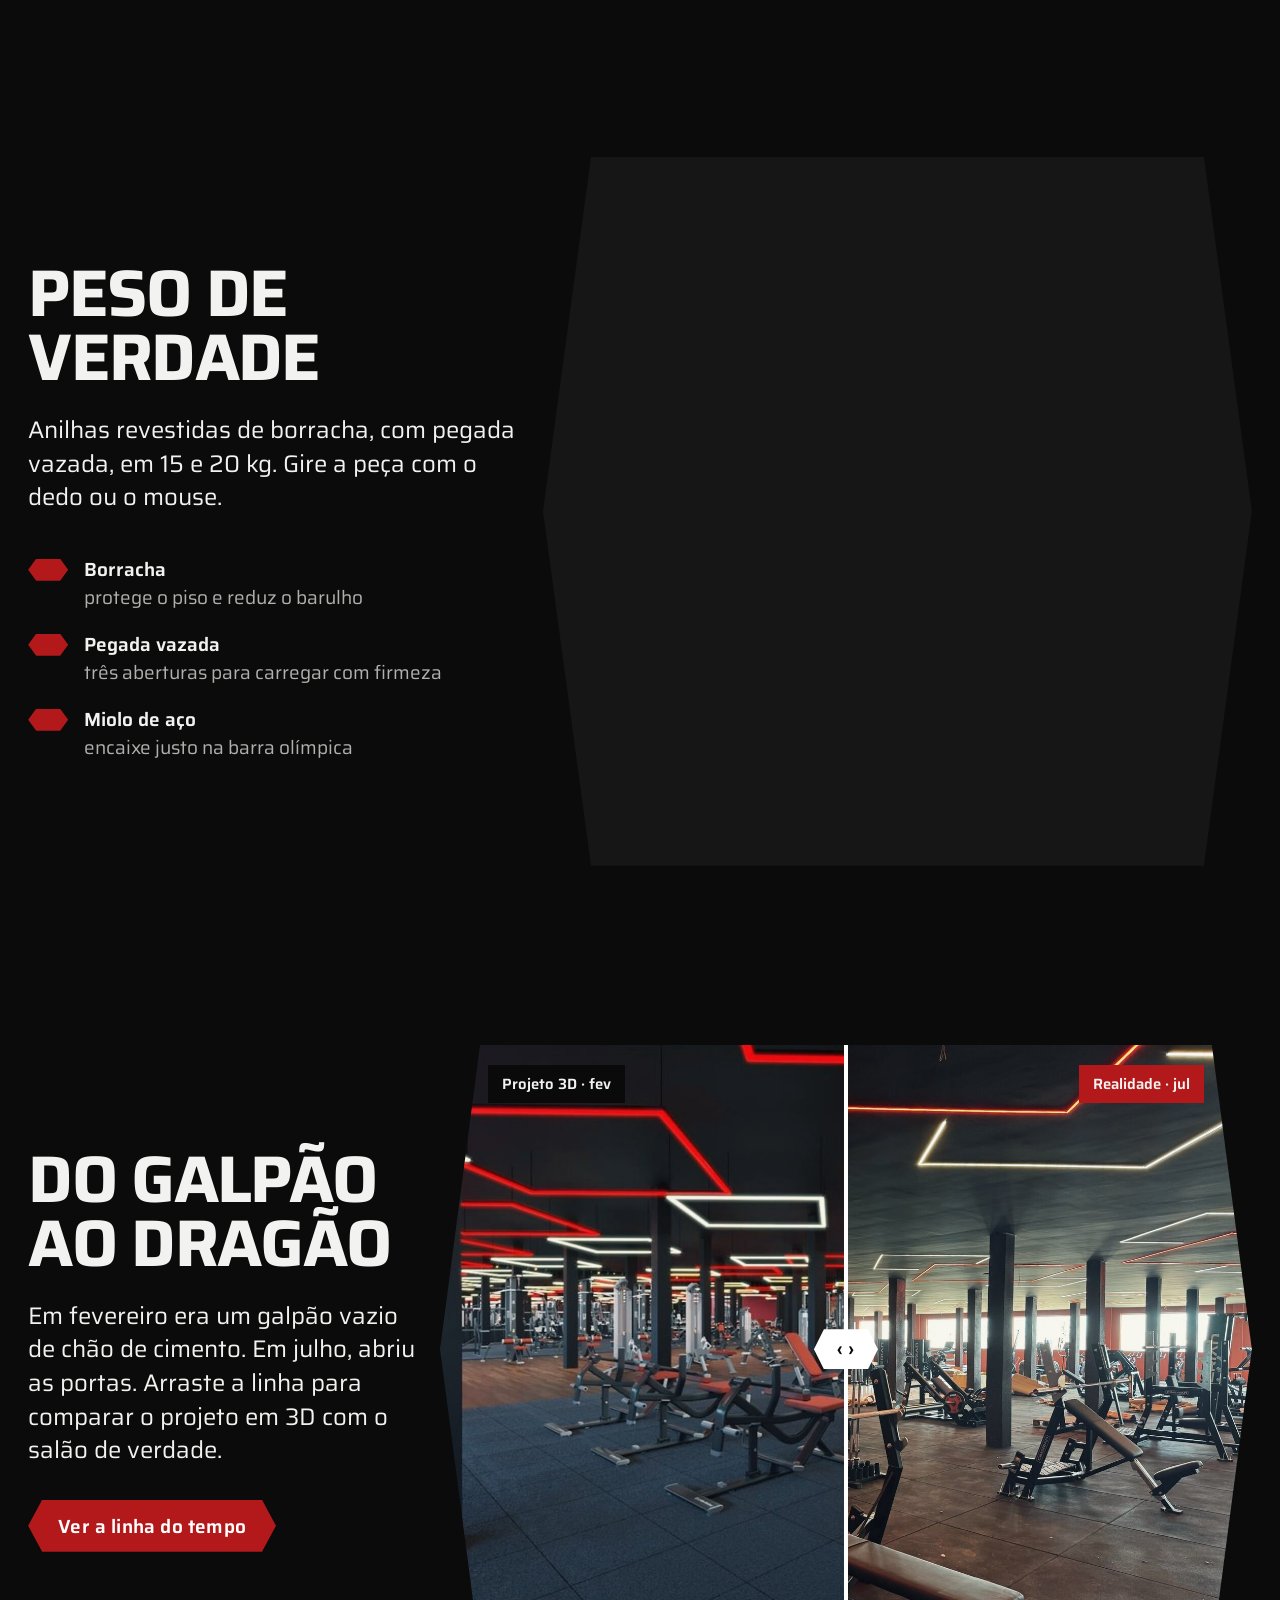
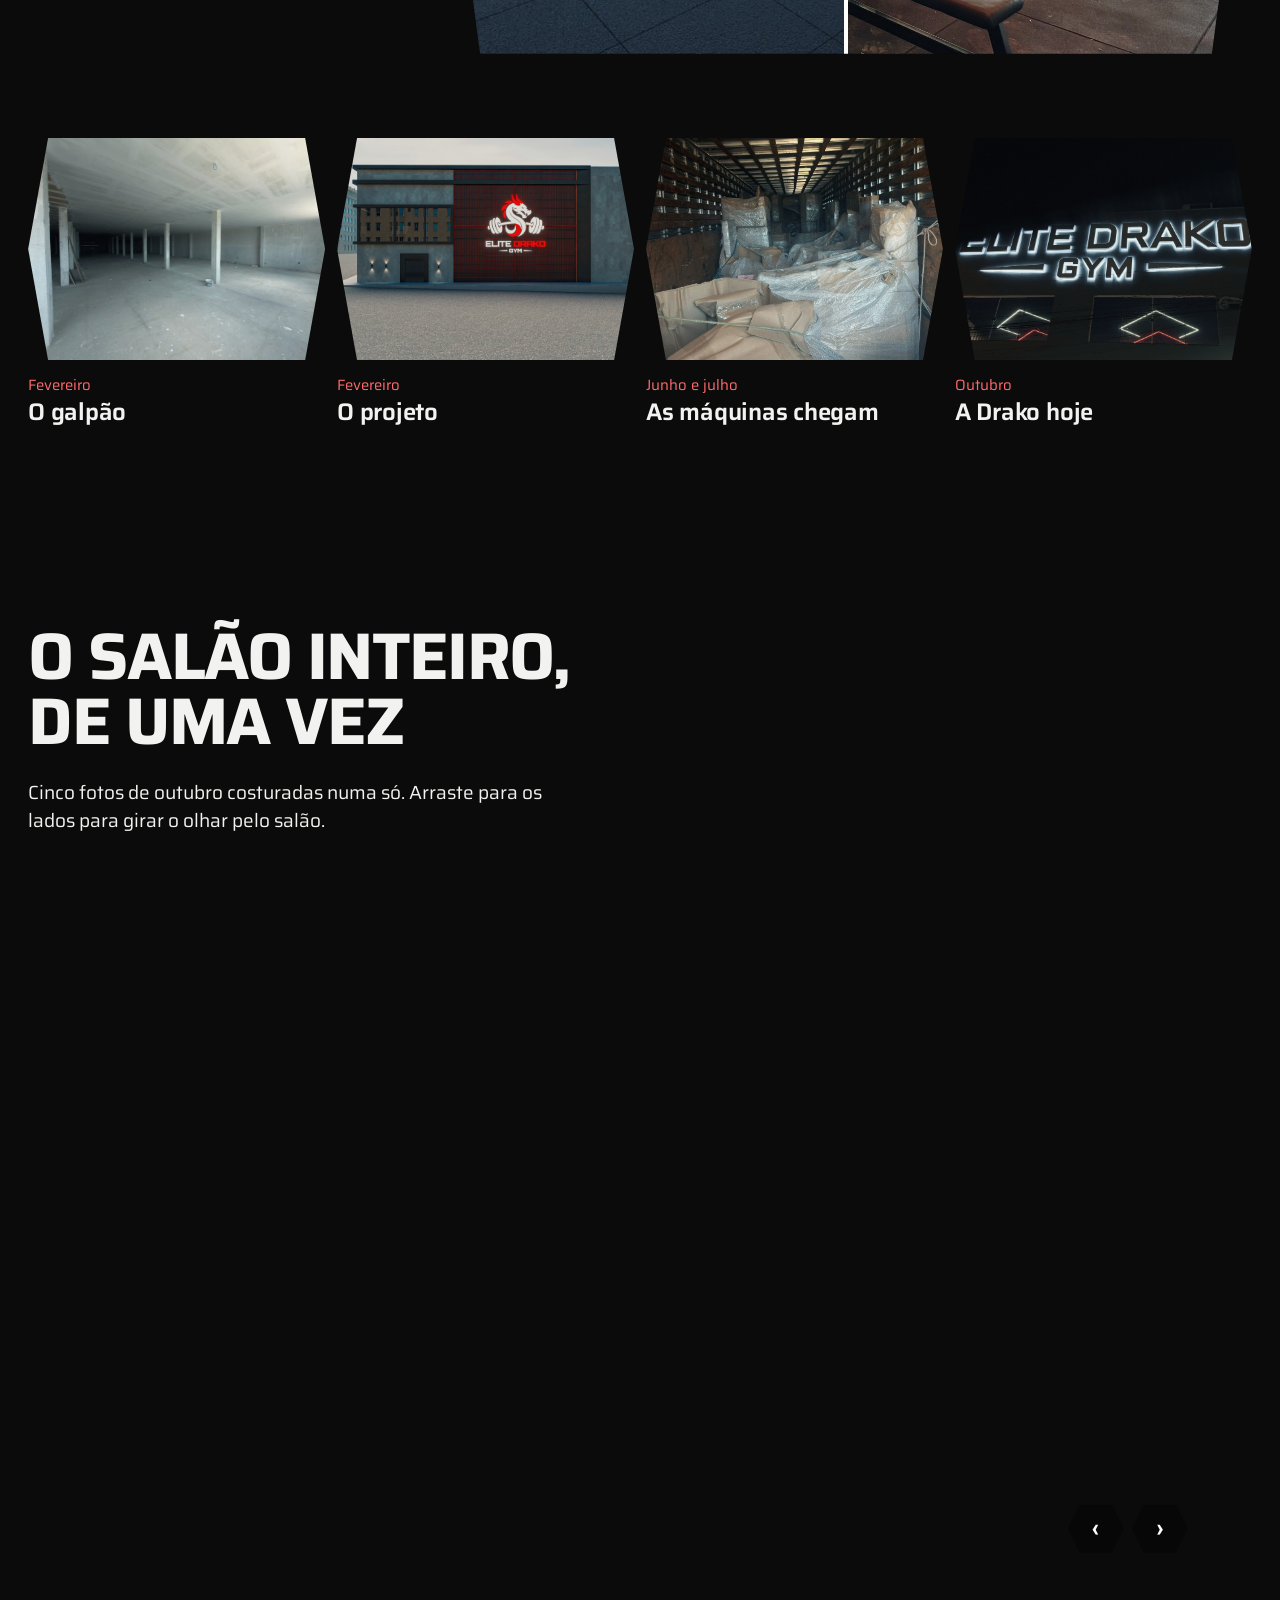
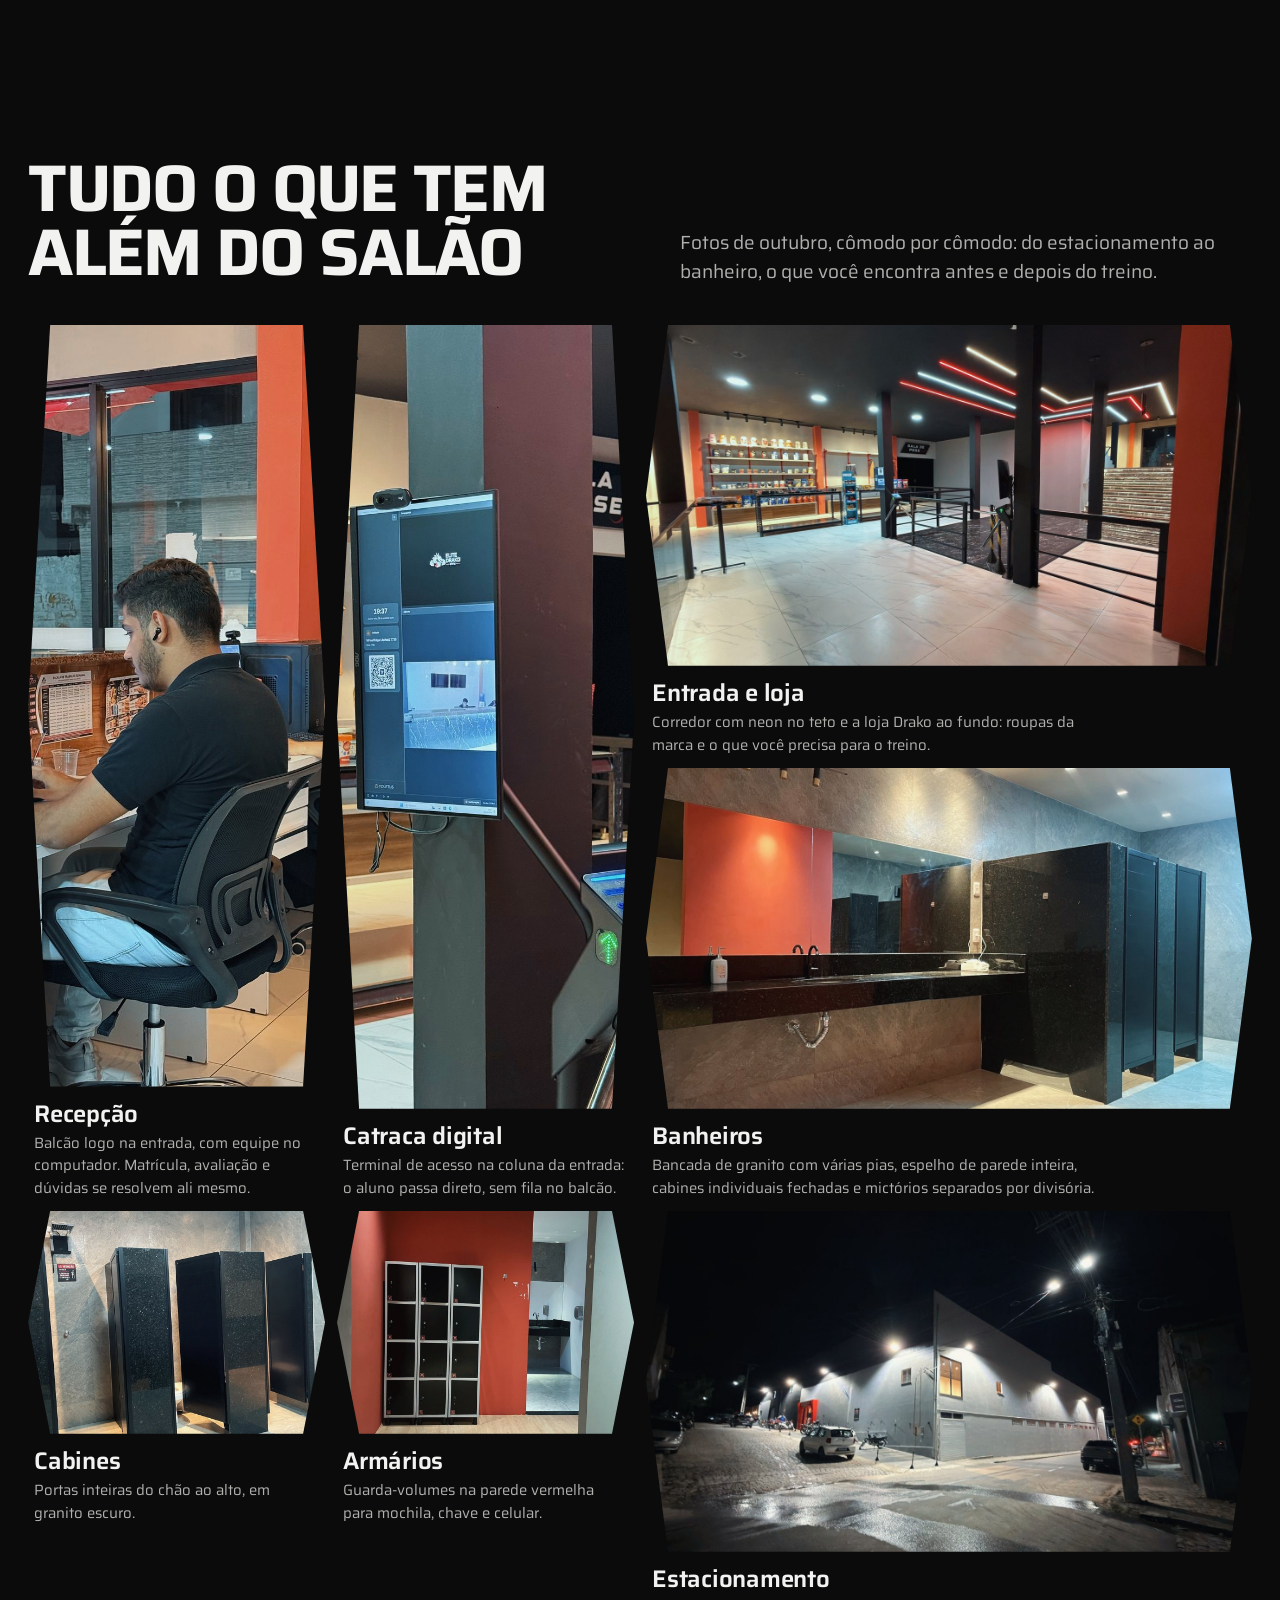
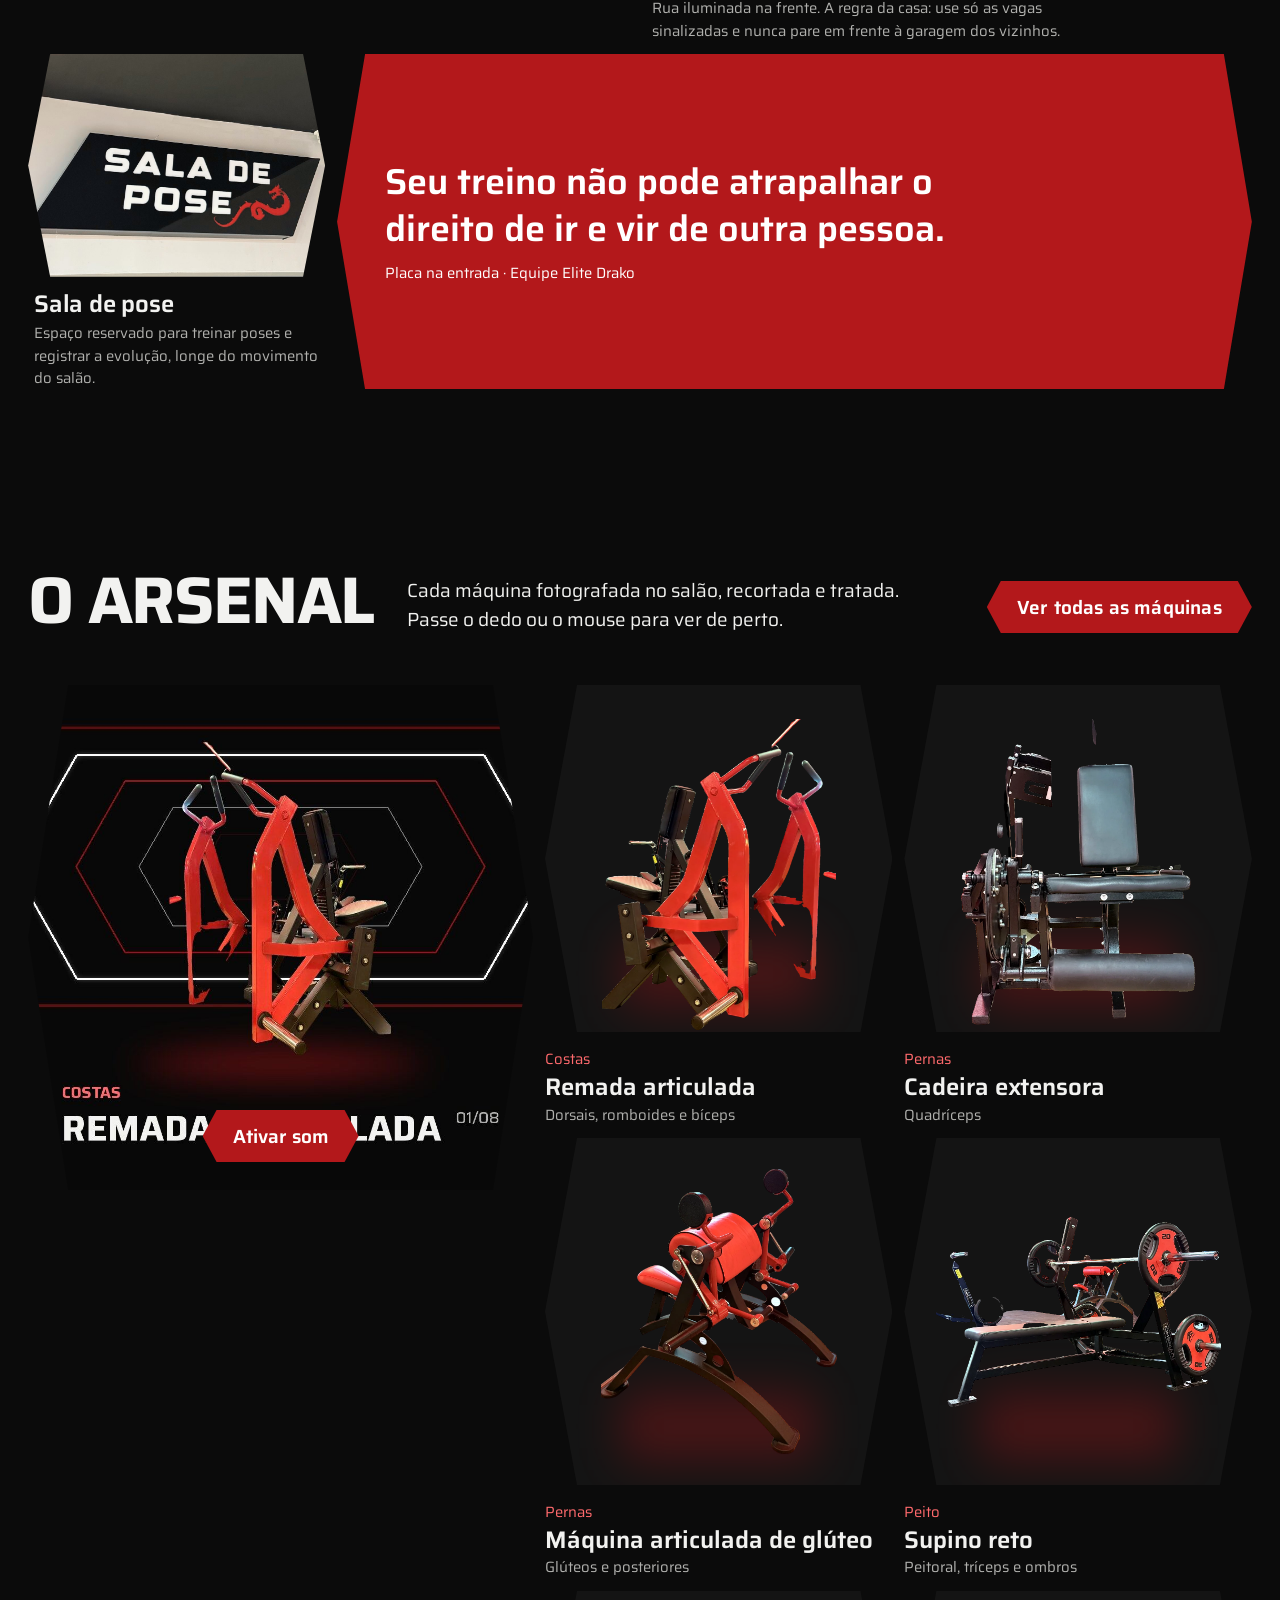
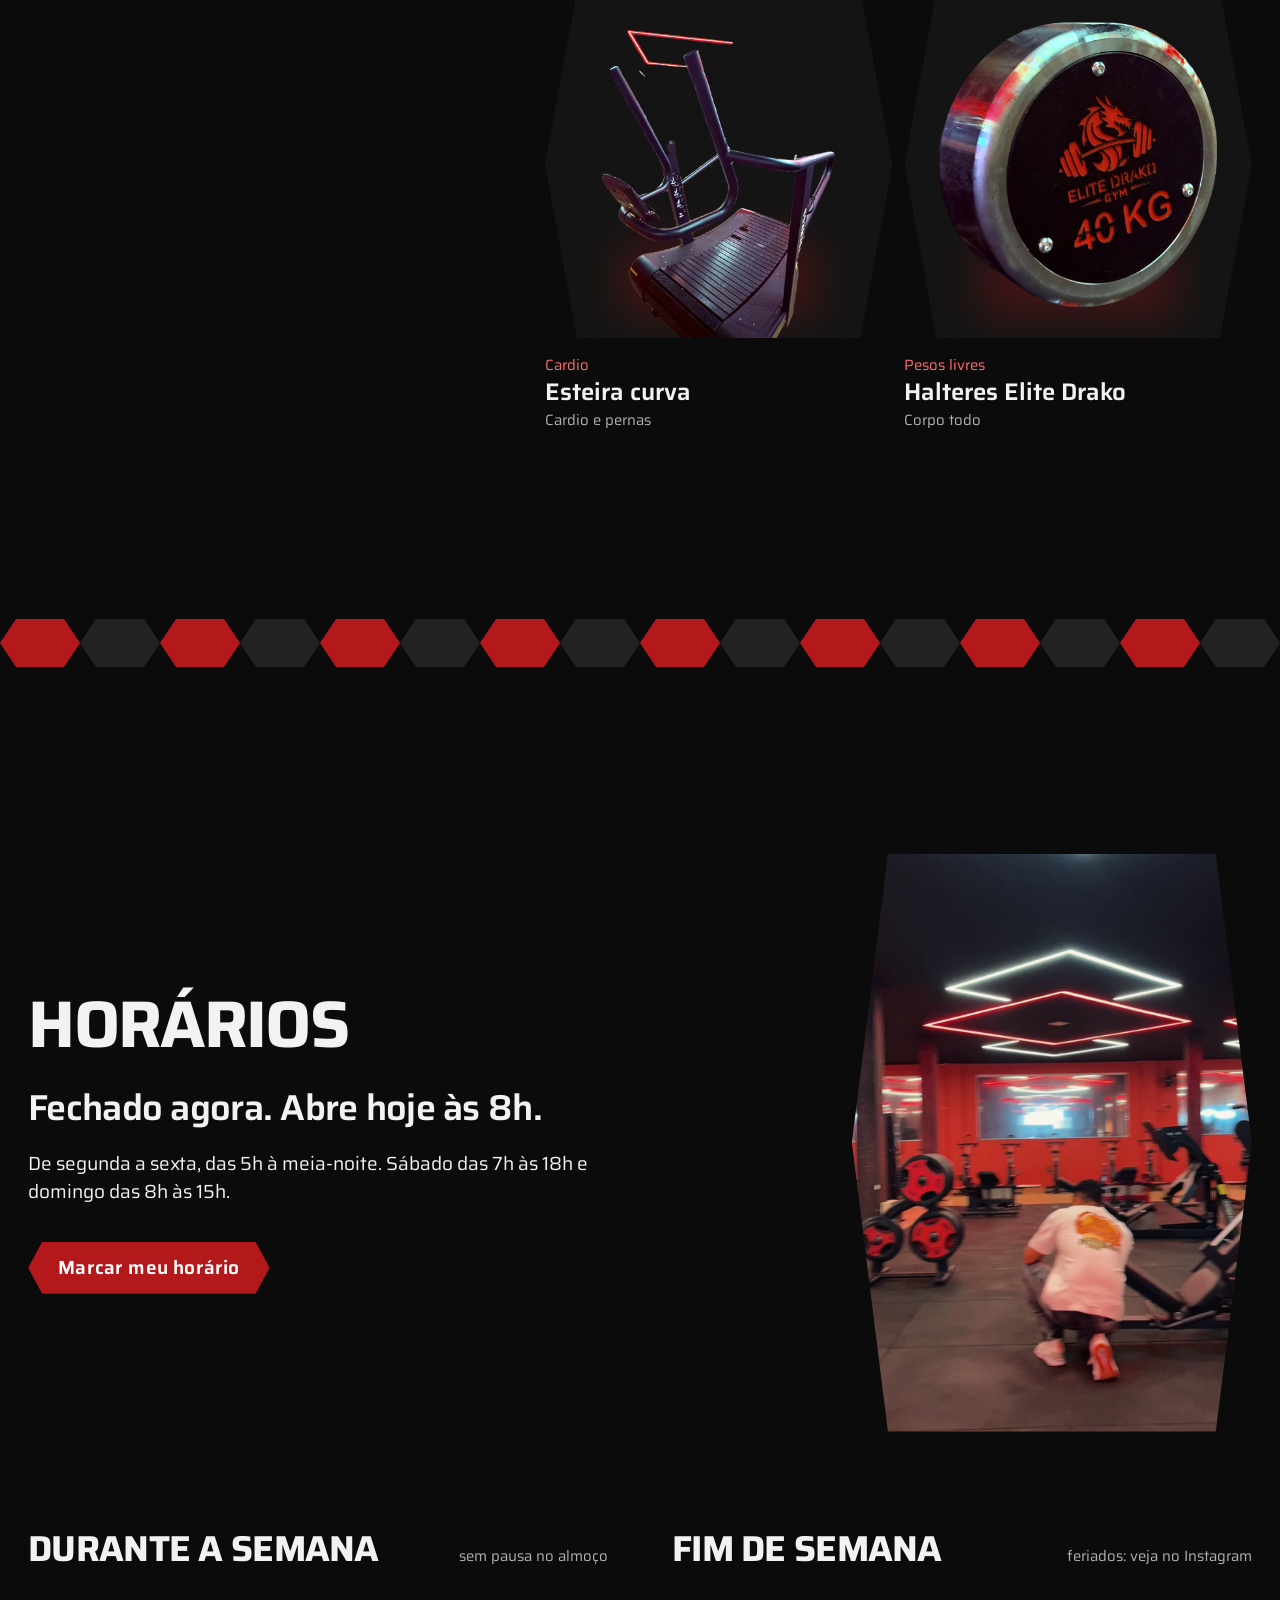
==== commit 4d778f3f: "Menu em todas as páginas, página Eventos, loja com suplementos e acessórios, matrícula em 3 etapas e" ====
--- a/index.html
+++ b/index.html
@@ -17,6 +17,8 @@
 <link href="https://fonts.googleapis.com/css2?family=Saira:wght@400;500;600;700&display=swap" rel="stylesheet">
 <link rel="preload" as="image" href="assets/img/salao-poster.jpg">
 <link rel="stylesheet" href="styles.css">
+<link rel="stylesheet" href="css/nav.css">
+<link rel="stylesheet" href="css/tour.css">
 <script type="importmap">{ "imports": { "three": "./assets/vendor/three.module.min.js" } }</script>
 <script type="application/ld+json">
 {
@@ -37,20 +39,84 @@
 <body>
 <a class="skip" href="#conteudo">Pular para o conteúdo</a>
 
-<header class="bar" id="topo">
+<header class="bar nav" id="topo" data-nav>
   <a class="bar__mark" href="./" aria-label="Elite Drako Gym, início">
     <img src="assets/img/marca-dragao.png" alt="" width="40" height="40">
     <span>Elite Drako Gym</span>
   </a>
-  <nav class="bar__nav" aria-label="Principal">
-    <a href="historia.html">História</a>
-    <a href="#tour">Tour 3D</a>
-    <a href="maquinas.html">Máquinas</a>
-    <a href="loja.html">Loja</a>
-    <a href="cadastro.html">Cadastro</a>
+  <nav class="nav__main" aria-label="Principal">
+    <ul class="nav__list" role="list">
+      <li class="nav__item nav__item--t3"><a class="nav__link" href="./">Início</a></li>
+      <li class="nav__item nav__item--t2"><a class="nav__link" href="./#tour">Tour 3D</a></li>
+      <li class="nav__item nav__item--t2"><a class="nav__link" href="./#estrutura">Estrutura</a></li>
+      <li class="nav__item"><a class="nav__link" href="maquinas.html">Máquinas</a></li>
+      <li class="nav__item"><a class="nav__link" href="eventos.html">Eventos</a></li>
+      <li class="nav__item nav__item--t2"><a class="nav__link" href="historia.html">História</a></li>
+      <li class="nav__item nav__drop" data-nav-drop>
+        <button class="nav__link nav__drop-btn" type="button" aria-expanded="false" aria-controls="nav-loja">Loja<svg class="nav__chev" viewBox="0 0 12 8" width="12" height="8" aria-hidden="true" focusable="false"><path d="M1 1.5l5 5 5-5" fill="none" stroke="currentColor" stroke-width="2"/></svg></button>
+        <ul class="nav__drop-list" id="nav-loja" role="list" hidden>
+          <li><a href="loja.html">Toda a loja</a></li>
+          <li><a href="loja.html#suplementos">Suplementos</a></li>
+          <li><a href="loja.html#acessorios">Acessórios</a></li>
+          <li><a href="loja.html#roupas">Roupas</a></li>
+          <li><a href="loja.html#planos">Planos</a></li>
+          <li><a href="loja.html#ingressos">Ingressos</a></li>
+        </ul>
+      </li>
+      <li class="nav__item nav__item--t2"><a class="nav__link" href="./#como-chegar">Como chegar</a></li>
+    </ul>
   </nav>
-  <button class="bar__cart" type="button" data-abrir-carrinho aria-label="Abrir carrinho">Carrinho <span class="bar__count" data-contador hidden>0</span></button>
-  <a class="btn btn--sm" href="cadastro.html">Matricule-se</a>
+  <div class="nav__actions">
+    <button class="bar__cart" type="button" data-abrir-carrinho aria-label="Abrir carrinho"><svg class="nav__bag" viewBox="0 0 24 24" width="20" height="20" aria-hidden="true" focusable="false"><path d="M5 8h14l-1.2 12H6.2L5 8zm4 0V6a3 3 0 0 1 6 0v2" fill="none" stroke="currentColor" stroke-width="2" stroke-linejoin="round"/></svg><span class="bar__cart-txt">Carrinho</span> <span class="bar__count" data-contador hidden>0</span></button>
+    <a class="btn btn--sm nav__cta" href="cadastro.html?tipo=matricula">Matricule-se</a>
+    <button class="nav__burger" type="button" aria-expanded="false" aria-controls="nav-menu" aria-label="Abrir menu" data-nav-abrir><svg viewBox="0 0 24 24" width="24" height="24" aria-hidden="true" focusable="false"><path d="M3 6h18M3 12h18M3 18h18" fill="none" stroke="currentColor" stroke-width="2.2"/></svg><span class="nav__burger-txt">Menu</span></button>
+  </div>
+  <div class="nav__sheet" id="nav-menu" role="dialog" aria-modal="true" aria-label="Menu do site" hidden data-nav-sheet>
+    <div class="nav__sheet-top">
+      <a class="bar__mark" href="./" aria-label="Elite Drako Gym, início">
+        <img src="assets/img/marca-dragao.png" alt="" width="40" height="40">
+        <span>Elite Drako Gym</span>
+      </a>
+      <button class="nav__close" type="button" data-nav-fechar>Fechar<svg viewBox="0 0 24 24" width="22" height="22" aria-hidden="true" focusable="false"><path d="M5 5l14 14M19 5L5 19" fill="none" stroke="currentColor" stroke-width="2.2"/></svg></button>
+    </div>
+    <div class="nav__groups">
+      <section class="nav__group" aria-labelledby="nav-g1">
+        <h2 id="nav-g1">Conhecer</h2>
+        <ul role="list">
+          <li><a href="./">Início</a></li>
+          <li><a href="./#tour">Tour 3D</a></li>
+          <li><a href="./#estrutura">Estrutura</a></li>
+          <li><a href="maquinas.html">Máquinas</a></li>
+          <li><a href="historia.html">História</a></li>
+          <li><a href="./#como-chegar">Como chegar</a></li>
+        </ul>
+      </section>
+      <section class="nav__group" aria-labelledby="nav-g2">
+        <h2 id="nav-g2">Comprar</h2>
+        <ul role="list">
+          <li><a href="loja.html">Loja</a></li>
+        </ul>
+        <ul class="nav__subs" role="list">
+          <li><a href="loja.html#suplementos">Suplementos</a></li>
+          <li><a href="loja.html#acessorios">Acessórios</a></li>
+          <li><a href="loja.html#roupas">Roupas</a></li>
+          <li><a href="loja.html#planos">Planos</a></li>
+          <li><a href="loja.html#ingressos">Ingressos</a></li>
+        </ul>
+      </section>
+      <section class="nav__group" aria-labelledby="nav-g3">
+        <h2 id="nav-g3">Participar</h2>
+        <ul role="list">
+          <li><a href="eventos.html">Eventos</a></li>
+          <li><a href="cadastro.html?tipo=matricula">Matrícula</a></li>
+        </ul>
+      </section>
+    </div>
+    <div class="nav__sheet-actions">
+      <button class="bar__cart" type="button" data-abrir-carrinho aria-label="Abrir carrinho"><svg class="nav__bag" viewBox="0 0 24 24" width="20" height="20" aria-hidden="true" focusable="false"><path d="M5 8h14l-1.2 12H6.2L5 8zm4 0V6a3 3 0 0 1 6 0v2" fill="none" stroke="currentColor" stroke-width="2" stroke-linejoin="round"/></svg><span>Carrinho</span> <span class="bar__count" data-contador hidden>0</span></button>
+      <a class="btn nav__cta-big" href="cadastro.html?tipo=matricula">Matricule-se</a>
+    </div>
+  </div>
 </header>
 
 <main id="conteudo">
@@ -72,87 +138,134 @@
     </div>
   </section>
 
-  <!-- TOUR 3D: cada lugar, uma cena -->
-  <section class="tour" id="tour" aria-labelledby="tour-title">
-    <div class="tour__head">
-      <h2 id="tour-title" class="tour__title reveal">Tour pelo salão</h2>
-      <p class="reveal">A academia como está agora, em outubro: oito lugares, da calçada à sala de avaliação. Role a página para atravessar o neon do teto.</p>
-    </div>
-    <div class="tour__stage">
-      <canvas class="tour__canvas" data-tour-canvas aria-hidden="true"></canvas>
-      <div class="tour__hud">
-        <p class="tour__hint" data-tour-hint>Role para entrar.</p>
-      </div>
-      <div class="tour__caption" data-tour-caption aria-live="polite"></div>
-      <div class="tour__progress" aria-hidden="true"><span data-tour-bar></span></div>
-    </div>
-
-    <ol class="cenas" data-cenas>
-      <li class="cena" data-cena>
-        <img src="assets/img/tour/fachada.jpg" alt="Fachada iluminada da Elite Drako Gym à noite, com o nome em letras de luz branca" width="1800" height="1350" loading="lazy">
-        <div class="cena__txt">
-          <h3>A fachada</h3>
-          <p class="cena__plano">Plano aberto · noite</p>
-          <p>O nome em luz branca e o hexágono vermelho embaixo. À noite, a academia se vê do fim da rua.</p>
-        </div>
-      </li>
-      <li class="cena" data-cena>
-        <img src="assets/img/tour/entrada.jpg" alt="Entrada da academia com moldura vermelha e porta de vidro" width="1125" height="1500" loading="lazy">
-        <div class="cena__txt">
-          <h3>A entrada</h3>
-          <p class="cena__plano">Plano frontal · moldura vermelha</p>
-          <p>Um portal vermelho na calçada. Quem passa já sabe onde fica a Drako.</p>
-        </div>
-      </li>
-      <li class="cena" data-cena>
-        <img src="assets/img/tour/recepcao.jpg" alt="Recepção com balcão, prateleiras e neon vermelho no teto" width="1800" height="1350" loading="lazy">
-        <div class="cena__txt">
-          <h3>A recepção</h3>
-          <p class="cena__plano">Grande angular · luz de boas-vindas</p>
-          <p>O primeiro ambiente depois da porta: balcão, atendimento e o neon que segue até o salão.</p>
-        </div>
-      </li>
-      <li class="cena" data-cena>
-        <img src="assets/img/tour/catraca.jpg" alt="Catraca de acesso com leitor digital ao lado de uma coluna" width="1050" height="1400" loading="lazy">
-        <div class="cena__txt">
-          <h3>O acesso</h3>
-          <p class="cena__plano">Detalhe · catraca digital</p>
-          <p>Entrada controlada por catraca: só aluno ativo passa, a qualquer hora entre 5h e meia-noite.</p>
-        </div>
-      </li>
-      <li class="cena" data-cena>
-        <img src="assets/img/tour/salao.jpg" alt="Salão de musculação amplo sob hexágonos de neon branco e vermelho, piso emborrachado" width="2000" height="1500" loading="lazy">
-        <div class="cena__txt">
-          <h3>O salão</h3>
-          <p class="cena__plano">Plano geral · teto como protagonista</p>
-          <p>Colunas em fila, piso emborrachado e um teto preto riscado de luz. Feito para ser visto deitado no banco.</p>
-        </div>
-      </li>
-      <li class="cena" data-cena>
-        <img src="assets/img/tour/cardio.jpg" alt="Esteira curva sem motor no espaço de cardio" width="1125" height="1500" loading="lazy">
-        <div class="cena__txt">
-          <h3>O cardio</h3>
-          <p class="cena__plano">Contra-plongée · esteira curva</p>
-          <p>Esteiras, inclusive a curva sem motor, em que é você quem faz a lona girar.</p>
-        </div>
-      </li>
-      <li class="cena" data-cena>
-        <img src="assets/img/tour/halteres.jpg" alt="Halteres redondos com o logo da Elite Drako em vermelho, de 35 e 40 quilos" width="1125" height="1500" loading="lazy">
-        <div class="cena__txt">
-          <h3>Os halteres</h3>
-          <p class="cena__plano">Close · marca na peça</p>
-          <p>Até o peso leva o dragão: halteres com o logo da casa, de 35 a 45 kg.</p>
-        </div>
-      </li>
-      <li class="cena" data-cena>
-        <img src="assets/img/tour/avaliacao.jpg" alt="Porta da sala de avaliação com placa em neon e teto de hexágonos" width="1125" height="1500" loading="lazy">
-        <div class="cena__txt">
-          <h3>A sala de avaliação</h3>
-          <p class="cena__plano">Plano fechado · placa em neon</p>
-          <p>Onde o treino começa: medidas, objetivos e o ponto de partida de cada aluno.</p>
+  <!-- TOUR 3D: caminhada em primeira pessoa, uma parada por vídeo -->
+  <section class="walk" id="tour" aria-labelledby="tour-title">
+    <div class="walk__head">
+      <h2 id="tour-title" class="reveal">Caminhe pela Drako</h2>
+      <div class="walk__intro reveal">
+        <p>Em outubro gravamos, à altura do olhar, o caminho que você faz: da calçada ao vestiário, em 9 paradas. Role a página para andar, ou toque no nome de um lugar para ir direto até ele.</p>
+        <button class="btn btn--ghost btn--sm" type="button" data-walk-film>Assistir o caminho inteiro <span class="walk__dur">44 s</span></button>
+      </div>
+    </div>
+
+    <div class="walk__track" data-walk-track>
+      <div class="walk__stage" data-walk-stage>
+        <canvas class="walk__canvas" data-walk-canvas aria-hidden="true"></canvas>
+        <div class="walk__cap" data-walk-cap aria-live="polite"></div>
+        <p class="walk__hint" data-walk-hint>Role para entrar</p>
+      </div>
+    </div>
+
+    <nav class="walk__rail" aria-label="Paradas do tour" data-walk-rail>
+      <ol role="list"></ol>
+      <span class="walk__meter" aria-hidden="true"><span data-walk-bar></span></span>
+    </nav>
+
+    <ol class="walk__strip" role="list" data-walk-strip>
+      <li class="walk__card" data-walk-cena id="cena-fachada" data-video="assets/video/tour/fachada.mp4" data-poster="assets/img/tour-vid/fachada.jpg" data-curto="Fachada">
+        <div class="walk__media">
+          <img src="assets/img/tour-vid/fachada.jpg" alt="Fachada da Elite Drako Gym à noite, com o pórtico vermelho e as portas de vidro" width="1280" height="720" loading="lazy" decoding="async">
+        </div>
+        <div class="walk__txt">
+          <p class="walk__count">Parada 1 de 9</p>
+          <h3>Fachada</h3>
+          <p>À noite, o pórtico vermelho com o letreiro Elite Drako Gym marca a entrada, e pelas portas de vidro já se vê a loja iluminada.</p>
+        </div>
+      </li>
+      <li class="walk__card" data-walk-cena id="cena-recepcao" data-video="assets/video/tour/recepcao.mp4" data-poster="assets/img/tour-vid/recepcao.jpg" data-curto="Recepção">
+        <div class="walk__media">
+          <img src="assets/img/tour-vid/recepcao.jpg" alt="Recepção com balcão de atendimento e catraca de acesso" width="1280" height="720" loading="lazy" decoding="async">
+        </div>
+        <div class="walk__txt">
+          <p class="walk__count">Parada 2 de 9</p>
+          <h3>Recepção</h3>
+          <p>Logo na entrada fica o balcão de atendimento com a catraca de acesso, e a loja de suplementos já aparece à direita.</p>
+        </div>
+      </li>
+      <li class="walk__card" data-walk-cena id="cena-loja" data-video="assets/video/tour/loja.mp4" data-poster="assets/img/tour-vid/loja.jpg" data-curto="Loja">
+        <div class="walk__media">
+          <img src="assets/img/tour-vid/loja.jpg" alt="Loja Drako com prateleiras de suplementos e geladeira de bebidas" width="1280" height="720" loading="lazy" decoding="async">
+        </div>
+        <div class="walk__txt">
+          <p class="walk__count">Parada 3 de 9</p>
+          <h3>Loja Drako</h3>
+          <p>Prateleiras de suplementos, geladeira de bebidas e mesas altas para o pós-treino, ao lado da recepção.</p>
+        </div>
+      </li>
+      <li class="walk__card" data-walk-cena id="cena-escada" data-video="assets/video/tour/escada.mp4" data-poster="assets/img/tour-vid/escada.jpg" data-curto="Escada">
+        <div class="walk__media">
+          <img src="assets/img/tour-vid/escada.jpg" alt="Escada com degraus iluminados e corrimão" width="1280" height="720" loading="lazy" decoding="async">
+        </div>
+        <div class="walk__txt">
+          <p class="walk__count">Parada 4 de 9</p>
+          <h3>Escada</h3>
+          <p>Escada com degraus iluminados e corrimão, no hall entre a recepção e as demais áreas.</p>
+        </div>
+      </li>
+      <li class="walk__card" data-walk-cena id="cena-salao" data-video="assets/video/tour/salao.mp4" data-poster="assets/img/tour-vid/salao.jpg" data-curto="Salão">
+        <div class="walk__media">
+          <img src="assets/img/tour-vid/salao.jpg" alt="Salão de treino sob o neon hexagonal do teto, com máquinas e anilhas" width="1280" height="720" loading="lazy" decoding="async">
+        </div>
+        <div class="walk__txt">
+          <p class="walk__count">Parada 5 de 9</p>
+          <h3>Salão de treino</h3>
+          <p>O salão sob o neon hexagonal do teto, com máquinas de carga guiada e anilhas espalhadas pelo piso emborrachado.</p>
+        </div>
+      </li>
+      <li class="walk__card" data-walk-cena id="cena-pesos-livres" data-video="assets/video/tour/pesos-livres.mp4" data-poster="assets/img/tour-vid/pesos-livres.jpg" data-curto="Pesos livres">
+        <div class="walk__media">
+          <img src="assets/img/tour-vid/pesos-livres.jpg" alt="Área de pesos livres com supinos, racks e espelhos" width="1280" height="720" loading="lazy" decoding="async">
+        </div>
+        <div class="walk__txt">
+          <p class="walk__count">Parada 6 de 9</p>
+          <h3>Pesos livres</h3>
+          <p>Área de supinos, racks e anilhas, com espelhos na parede e relógio de treino à vista.</p>
+        </div>
+      </li>
+      <li class="walk__card" data-walk-cena id="cena-banheiros" data-video="assets/video/tour/banheiros.mp4" data-poster="assets/img/tour-vid/banheiros.jpg" data-curto="Banheiros">
+        <div class="walk__media">
+          <img src="assets/img/tour-vid/banheiros.jpg" alt="Entrada dos banheiros com sinalização feminina e masculina e armários" width="1280" height="720" loading="lazy" decoding="async">
+        </div>
+        <div class="walk__txt">
+          <p class="walk__count">Parada 7 de 9</p>
+          <h3>Banheiros</h3>
+          <p>A sinalização indica o lado feminino e o lado masculino, com armários logo na entrada.</p>
+        </div>
+      </li>
+      <li class="walk__card" data-walk-cena id="cena-vestiario-masculino" data-video="assets/video/tour/vestiario-masculino.mp4" data-poster="assets/img/tour-vid/vestiario-masculino.jpg" data-curto="Vestiário masculino">
+        <div class="walk__media">
+          <img src="assets/img/tour-vid/vestiario-masculino.jpg" alt="Vestiário masculino com bancada de granito, cubas e espelho" width="1280" height="720" loading="lazy" decoding="async">
+        </div>
+        <div class="walk__txt">
+          <p class="walk__count">Parada 8 de 9</p>
+          <h3>Vestiário masculino</h3>
+          <p>Bancada de granito com cubas, espelho amplo e cabideiros, tudo limpo e bem iluminado.</p>
+        </div>
+      </li>
+      <li class="walk__card" data-walk-cena id="cena-vestiario-feminino" data-video="assets/video/tour/vestiario-feminino.mp4" data-poster="assets/img/tour-vid/vestiario-feminino.jpg" data-curto="Vestiário feminino">
+        <div class="walk__media">
+          <img src="assets/img/tour-vid/vestiario-feminino.jpg" alt="Vestiário feminino com bancada de granito e secador de cabelo" width="1280" height="720" loading="lazy" decoding="async">
+        </div>
+        <div class="walk__txt">
+          <p class="walk__count">Parada 9 de 9</p>
+          <h3>Vestiário feminino</h3>
+          <p>No vestiário feminino há bancada de granito, secador de cabelo e um kit de emergência feminina à disposição das alunas.</p>
         </div>
       </li>
     </ol>
+
+    <dialog class="walk__film" data-walk-dialog aria-labelledby="walk-film-title">
+      <div class="walk__film-box">
+        <div class="walk__film-top">
+          <h3 id="walk-film-title">O caminho inteiro</h3>
+          <button class="walk__close" type="button" data-walk-close aria-label="Fechar o vídeo">
+            <svg viewBox="0 0 20 20" width="20" height="20" aria-hidden="true" focusable="false"><path d="M4 4l12 12M16 4L4 16" stroke="currentColor" stroke-width="2.2" fill="none"/></svg>
+          </button>
+        </div>
+        <video class="walk__film-video" data-walk-film-video data-src="assets/video/tour/walk.mp4" poster="assets/img/tour-vid/walk.jpg" preload="none" controls muted playsinline width="1280" height="720"></video>
+        <p class="walk__film-note">Sem som. Da fachada ao vestiário feminino, gravado em 29 de outubro.</p>
+      </div>
+    </dialog>
   </section>
 
   <!-- ANILHA 3D -->
@@ -350,14 +463,14 @@
 
   <!-- DRAKO 30 -->
   <section class="evento" aria-labelledby="evento-title">
-    <figure class="evento__pic reveal"><img src="assets/img/atleta-carga.jpg" alt="Atleta carregando uma anilha de 20 quilos pelo salão" width="1050" height="1400" loading="lazy"></figure>
+    <figure class="evento__pic reveal"><img src="assets/img/eventos/drako-30/03-podio-dupla.jpg" alt="Dupla no pódio do Drako 30, com os números de inscrição no peito" width="1200" height="1600" loading="lazy"></figure>
     <div class="evento__copy">
-      <h2 id="evento-title" class="reveal">Drako 30: o primeiro rugido</h2>
-      <p class="evento__lead reveal">Uma manhã de desafios em dupla, com premiações e sorteios. 30 duplas, 60 participantes: cada aluno leva um convidado.</p>
-      <p class="reveal">A primeira edição foi em 30 de agosto, com níveis iniciante, intermediário e avançado. Entre na lista da próxima e seja avisado primeiro.</p>
+      <h2 id="evento-title" class="reveal">Eventos da Drako</h2>
+      <p class="evento__lead reveal">A academia também é ponto de encontro. Em agosto foi o Drako 30, uma manhã de desafios em dupla com pódio e sorteios. Em outubro, o Coffee Pink reuniu as alunas no Outubro Rosa.</p>
+      <p class="reveal">O próximo é o Novembro Azul, com data e programação a confirmar. Entre na lista e seja avisado primeiro.</p>
       <div class="evento__actions reveal">
-        <a class="btn" href="cadastro.html?tipo=drako30">Entrar na lista</a>
-        <a class="btn btn--ghost" href="loja.html#eventos">Ver ingresso</a>
+        <a class="btn" href="eventos.html">Ver os eventos</a>
+        <a class="btn btn--ghost" href="cadastro.html?tipo=drako30">Entrar na lista</a>
       </div>
     </div>
   </section>
@@ -427,7 +540,7 @@
     <div class="final__scrim" aria-hidden="true"></div>
     <div class="final__copy">
       <h2 id="final-title" class="reveal">Seu novo nível</h2>
-      <p class="reveal">Matrícula em dois minutos. A equipe confirma pelo WhatsApp.</p>
+      <p class="reveal">Matrícula em dois minutos. A equipe confirma com você pelo WhatsApp ou Instagram.</p>
       <div class="final__actions reveal">
         <a class="btn" href="cadastro.html?tipo=matricula">Fazer matrícula</a>
         <a class="btn btn--ghost" href="cadastro.html?tipo=visita">Agendar visita</a>
@@ -439,25 +552,37 @@
 
 <footer class="foot">
   <div class="foot__mark reveal">
-    <img src="assets/img/logo-elite-drako-branco.png" alt="Elite Drako Gym" width="900" height="602" loading="lazy">
+    <img src="assets/img/logo-elite-drako-branco.png" alt="Elite Drako Gym" width="900" height="845" loading="lazy">
     <h2>Um novo nível</h2>
   </div>
-  <div class="foot__cols">
-    <nav aria-label="Rodapé">
+  <div class="foot__cols foot__cols--nav">
+    <nav aria-label="Rodapé: o site">
       <h3>Site</h3>
+      <a href="./">Início</a>
+      <a href="./#tour">Tour 3D</a>
+      <a href="./#estrutura">Estrutura</a>
+      <a href="maquinas.html">Máquinas</a>
+      <a href="eventos.html">Eventos</a>
       <a href="historia.html">História</a>
-      <a href="#tour">Tour 3D</a>
-      <a href="maquinas.html">Máquinas</a>
-      <a href="loja.html">Loja</a>
-      <a href="cadastro.html">Cadastro</a>
-      <a href="#como-chegar">Como chegar</a>
-      <a href="#duvidas">Dúvidas</a>
+      <a href="./#como-chegar">Como chegar</a>
+      <a href="./#duvidas">Dúvidas</a>
+    </nav>
+    <nav aria-label="Rodapé: loja e matrícula">
+      <h3>Loja</h3>
+      <a href="loja.html">Toda a loja</a>
+      <a href="loja.html#suplementos">Suplementos</a>
+      <a href="loja.html#acessorios">Acessórios</a>
+      <a href="loja.html#roupas">Roupas</a>
+      <a href="loja.html#planos">Planos</a>
+      <a href="loja.html#ingressos">Ingressos</a>
+      <a href="cadastro.html?tipo=matricula">Matrícula</a>
+      <a href="cadastro.html?tipo=visita">Visita guiada</a>
     </nav>
     <div>
       <h3>Horários</h3>
-      <p>Seg a sex · 05h às 00h</p>
-      <p>Sábado · 07h às 18h</p>
-      <p>Domingo · 08h às 15h</p>
+      <p>Seg a sex · 5h às 0h</p>
+      <p>Sábado · 7h às 18h</p>
+      <p>Domingo · 8h às 15h</p>
     </div>
     <div>
       <h3>Onde</h3>
@@ -467,7 +592,7 @@
   </div>
   <div class="foot__last">
     <p>© <span data-year>2026</span> Elite Drako Gym. Um novo nível. Uma nova história.</p>
-    <a class="btn btn--sm" href="#topo">Voltar ao topo</a>
+    <a class="btn btn--sm" href="#top">Voltar ao topo</a>
   </div>
 </footer>
 
@@ -475,6 +600,7 @@
 <script src="data/produtos.js"></script>
 <script src="assets/vendor/supabase.js"></script>
 <script src="site.js"></script>
+<script src="nav.js" defer></script>
 <script src="main.js" defer></script>
 <script src="maquinas.js" defer></script>
 <script src="data/maquinas.js"></script>
--- a/styles.css
+++ b/styles.css
@@ -28,12 +28,15 @@
 
   /* the motif: a stretched hexagon, cut at the sides like the ceiling neon */
   --c: 28px;
+
+  --ease-out: cubic-bezier(.2, .7, .2, 1);
+}
+
+/* --hex is declared on every element (not only :root) so var(--c) resolves against each element's own --c */
+*, *::before, *::after {
+  box-sizing: border-box;
   --hex: polygon(var(--c) 0, calc(100% - var(--c)) 0, 100% 50%, calc(100% - var(--c)) 100%, var(--c) 100%, 0 50%);
-
-  --ease-out: cubic-bezier(.2, .7, .2, 1);
-}
-
-*, *::before, *::after { box-sizing: border-box; }
+}
 html { scroll-behavior: smooth; scroll-padding-top: 76px; -webkit-text-size-adjust: 100%; }
 body {
   margin: 0;
@@ -49,6 +52,7 @@
 h1, h2, h3, p, ul, figure { margin: 0; }
 ul, ol { padding: 0; list-style: none; }
 a { color: inherit; }
+button, input, select, textarea { font: inherit; }
 ::selection { background: var(--accent); color: #fff; }
 :focus-visible { outline: 3px solid var(--accent-hi); outline-offset: 3px; }
 
@@ -77,7 +81,7 @@
 }
 .btn:hover { background: var(--accent-hi); transform: translateY(-2px); }
 .btn:active { transform: translateY(1px) scale(.98); }
-.btn--sm { min-height: 42px; padding: 0 22px; font-size: var(--step-small); --c: 11px; }
+.btn--sm { min-height: 44px; padding: 0 22px; font-size: var(--step-small); --c: 11px; }
 .btn--ink { background: var(--bg); color: var(--ink); }
 .btn--ink:hover { background: #000; }
 
@@ -88,7 +92,7 @@
   padding: 10px var(--m);
   background: var(--bg);
 }
-.bar__mark { display: flex; align-items: center; gap: 10px; text-decoration: none; font-weight: 700; text-transform: uppercase; letter-spacing: -0.01em; }
+.bar__mark { display: flex; min-width: 44px; min-height: 44px; align-items: center; gap: 10px; text-decoration: none; font-weight: 700; text-transform: uppercase; letter-spacing: -0.01em; }
 .bar__mark img { width: 40px; height: 40px; object-fit: contain; }
 .bar__nav { display: flex; gap: 28px; margin-left: auto; }
 .bar__nav a { text-decoration: none; color: var(--muted); font-size: var(--step-small); font-weight: 500; transition: color .2s; }
@@ -376,6 +380,7 @@
 .foot__cols h3 { font-size: var(--step-body); margin-bottom: 14px; }
 .foot__cols a, .foot__cols p { display: block; font-size: var(--step-small); color: var(--muted); text-decoration: none; line-height: 1.9; }
 .foot__cols a:hover { color: var(--ink); }
+.foot__last a { display: inline-flex; align-items: center; min-height: 44px; }
 .foot__last { display: flex; align-items: center; justify-content: space-between; gap: 16px; flex-wrap: wrap; font-size: var(--step-small); color: var(--muted); }
 
 /* ---------- motion: entrances ---------- */
@@ -400,7 +405,7 @@
   .hero__video { --c: 24px; position: relative; top: 0; height: 52svh; }
   .hero__card { order: 2; min-height: 0; margin-top: -24px; position: relative; }
 }
-@media (max-width: 1080px) {
+@media (max-width: 1180px) {
   .estrutura__head { grid-column: 1 / -1; }
   .tiles { grid-column: 1 / -1; margin-top: 40px; }
   .duvidas h2, .drawer { grid-column: 1 / -1; }
@@ -478,8 +483,10 @@
 .btn--full { width: 100%; }
 .bar__cart {
   margin-left: 4px; display: inline-flex; align-items: center; gap: 8px;
-  min-height: 42px; padding: 0 14px; border: 0; cursor: pointer;
+  --c: 9px;
+  min-height: 44px; padding: 0 18px; border: 0; cursor: pointer;
   background: var(--surface-2); color: var(--ink); font: 500 var(--step-small) var(--font);
+  clip-path: var(--hex);
   transition: background-color .2s;
 }
 .bar__cart:hover { background: #2e2e2e; }
@@ -883,26 +890,27 @@
 .filtros button span { opacity: .75; font-weight: 400; margin-left: 4px; }
 
 /* ---------- ficha da máquina ---------- */
-.ficha-mq { padding: 0; border: 0; background: var(--surface); color: var(--ink); width: min(1080px, calc(100% - 2 * var(--m))); max-height: calc(100svh - 32px); overflow: auto; }
+.ficha-mq { padding: 0; border: 0; background: var(--surface); color: var(--ink); width: min(1080px, calc(100% - 2 * var(--m))); max-height: calc(100svh - 32px); overflow: auto; overflow-x: hidden; }
 .ficha-mq::backdrop { background: rgba(0,0,0,.72); }
 .ficha-mq[open] { animation: abre .45s var(--ease-out); }
 @keyframes abre { from { opacity: 0; transform: translateY(24px) scale(.98); } }
-.ficha-mq__in { position: relative; display: grid; grid-template-columns: 1fr 1fr; gap: var(--g); padding: 32px; }
-.ficha-mq__cut { display: grid; place-items: center; aspect-ratio: 1; --c: 36px; clip-path: var(--hex); background: #141414; }
-.ficha-mq__cut img { width: 82%; height: 82%; object-fit: contain; animation: gira 9s ease-in-out infinite; }
-.ficha-mq__txt { display: flex; flex-direction: column; gap: 14px; }
+.ficha-mq__in { position: relative; display: grid; grid-template-columns: minmax(0, 1fr) minmax(0, 1fr); gap: var(--g); padding: 32px; }
+.ficha-mq__cut { min-width: 0; display: grid; place-items: center; aspect-ratio: 1; --c: 36px; clip-path: var(--hex); background: #141414; }
+.ficha-mq__cut img { width: 82%; height: 82%; max-width: 100%; min-width: 0; object-fit: contain; animation: gira 9s ease-in-out infinite; }
+.ficha-mq__txt { min-width: 0; display: flex; flex-direction: column; gap: 14px; }
 .ficha-mq__grupo { color: #ff6a6d; }
 .ficha-mq h2 { font-size: var(--step-head); }
 .ficha-mq__musc { font-weight: 600; }
 .ficha-mq__foto img { --c: 16px; width: 100%; aspect-ratio: 16 / 10; object-fit: cover; clip-path: var(--hex); }
 .ficha-mq__foto figcaption { margin-top: 8px; color: var(--muted); font-size: var(--step-small); }
 .ficha-mq__nav { display: flex; justify-content: space-between; gap: 8px; flex-wrap: wrap; }
-.ficha-mq__x { position: absolute; top: 12px; right: 12px; background: var(--surface-2); color: var(--ink); border: 0; min-height: 40px; padding: 0 14px; cursor: pointer; font: 500 var(--step-small) var(--font); }
+.ficha-mq__x { position: absolute; top: 12px; right: 12px; background: var(--surface-2); color: var(--ink); border: 0; min-height: 44px; min-width: 44px; padding: 0 14px; cursor: pointer; font: 500 var(--step-small) var(--font); }
+@media (max-width: 900px) { .ficha-mq__in { grid-template-columns: minmax(0, 1fr); } .ficha-mq__cut { width: min(100%, 420px); justify-self: center; } }
 
 /* ---------- página da história ---------- */
 .hist-hero { display: grid; grid-template-columns: repeat(12, 1fr); grid-template-rows: auto auto; gap: var(--g); padding: 24px var(--m) 0; align-items: end; }
 .hist-hero__a { --c: 36px; grid-column: 1 / 6; grid-row: 2; aspect-ratio: 4 / 3; clip-path: var(--hex); overflow: hidden; filter: grayscale(1) contrast(1.05); }
-.hist-hero__b { --c: 48px; grid-column: 5 / 13; grid-row: 2; aspect-ratio: 16 / 10; clip-path: var(--hex); overflow: hidden; margin-top: 14vh; }
+.hist-hero__b { --c: 48px; grid-column: 5 / 13; grid-row: 2; aspect-ratio: 16 / 10; clip-path: var(--hex); overflow: hidden; margin-top: 4vh; }
 .hist-hero__a img, .hist-hero__b img { width: 100%; height: 100%; object-fit: cover; }
 .hist-hero__a { position: relative; z-index: 2; }
 .hist-hero__copy { grid-column: 1 / 10; grid-row: 1; padding: 24px 0 8px; }
@@ -946,9 +954,9 @@
   .maq__grid, .maq__grid--full { gap: 28px 8px; }
   .mq__nome { font-size: var(--step-body); }
   .mq__stage { --c: 18px; }
-  .ficha-mq__in { grid-template-columns: 1fr; padding: 56px 20px 24px; }
+  .ficha-mq__in { padding: 56px 20px 24px; }
   .hist-hero__a { grid-column: 1 / 8; }
-  .hist-hero__b { grid-column: 4 / 13; margin-top: 12vh; --c: 24px; }
+  .hist-hero__b { grid-column: 4 / 13; margin-top: 3vh; --c: 24px; }
   .hist-hero__a { --c: 18px; }
   .hist-hero__copy { grid-column: 1 / -1; }
   .hist-hero__copy h1 { font-size: clamp(2.5rem, 12vw, 3.5rem); }
@@ -965,7 +973,7 @@
 
 /* ---------- filme do arsenal ---------- */
 .maq__corpo { grid-column: 1 / -1; display: grid; grid-template-columns: 5fr 7fr; gap: var(--g); align-items: start; }
-.maq__corpo .maq__grid { grid-template-columns: repeat(2, minmax(0, 1fr)); }
+.maq__corpo .maq__grid { grid-column: auto; grid-template-columns: repeat(2, minmax(0, 1fr)); }
 .filme { position: relative; --c: 40px; clip-path: var(--hex); overflow: hidden; aspect-ratio: 1; background: #080808; }
 .filme__video { width: 100%; height: 100%; object-fit: cover; }
 .filme__som {
@@ -976,14 +984,15 @@
 }
 .filme__som:hover { background: var(--accent-hi); }
 .filme__som[aria-pressed="true"] { background: rgba(8,8,8,.84); }
-.maq__corpo .filme { position: sticky; top: 90px; }
+.maq__corpo .filme { position: sticky; top: 90px; z-index: 1; }
 .filme--hero { grid-column: 6 / 13; }
 @media (max-width: 1080px) {
   .maq__corpo { grid-template-columns: 1fr; }
   .maq__corpo .filme { position: relative; top: 0; max-width: 640px; width: 100%; justify-self: center; }
   .filme--hero { grid-column: 1 / -1; max-width: 640px; width: 100%; justify-self: center; }
 }
-@media (max-width: 760px) { .filme { --c: 20px; } .filme__som { bottom: 18px; } }
+/* no celular o rótulo da máquina, gravado no rodapé do vídeo, fica livre: o botão sobe para o topo */
+@media (max-width: 760px) { .filme { --c: 20px; } .filme__som { top: 14px; bottom: auto; min-height: 44px; padding: 0 22px; font-size: var(--step-small); --c: 11px; } }
 /* footer links: thumb-sized on touch screens */
 @media (pointer: coarse), (max-width: 760px) {
   .foot__cols a { display: flex; align-items: center; min-height: 44px; }
@@ -1004,9 +1013,9 @@
 .estr__txt { padding-inline: 6px; }
 .estr__txt h3 { margin: 0; font-size: var(--step-lead); line-height: 1.15; }
 .estr__txt p { margin: 4px 0 0; color: var(--muted); font-size: var(--step-small); max-width: 46ch; }
-.estr__regra { grid-column: span 3; align-self: start; display: grid; align-content: center; min-height: 100%; padding: 28px clamp(32px, 4vw, 56px); background: var(--accent); color: var(--accent-ink); --c: 28px; clip-path: var(--hex); }
+.estr__regra { grid-column: span 3; align-self: start; display: grid; align-content: center; min-height: 100%; padding: 28px 48px; background: var(--accent); color: var(--accent-ink); --c: 28px; clip-path: var(--hex); }
 .estr__regra blockquote { margin: 0; }
-.estr__regra p { margin: 0; font-size: var(--step-state); font-weight: 600; line-height: 1.15; max-width: 34ch; text-wrap: balance; }
+.estr__regra p { margin: 0; font-size: var(--step-state); font-weight: 600; line-height: 1.3; max-width: 34ch; text-wrap: balance; }
 .estr__regra footer { margin-top: 10px; font-size: var(--step-small); }
 @media (max-width: 1000px) {
   .estr__grid { grid-template-columns: repeat(2, minmax(0, 1fr)); }
@@ -1032,10 +1041,10 @@
 .chegar__acoes { display: flex; flex-wrap: wrap; gap: var(--g); }
 .chegar__gps { margin-top: 20px; font-size: var(--step-small); color: var(--muted); display: flex; align-items: center; gap: 10px; flex-wrap: wrap; }
 .chegar__gps span { color: var(--ink); font-variant-numeric: tabular-nums; user-select: all; }
-.chegar__copiar { min-height: 40px; padding: 0 16px; border: 0; background: var(--surface-2); color: var(--ink); font: inherit; cursor: pointer; --c: 10px; clip-path: var(--hex); }
+.chegar__copiar { min-height: 44px; padding: 0 16px; border: 0; background: var(--surface-2); color: var(--ink); font: inherit; cursor: pointer; --c: 10px; clip-path: var(--hex); }
 .chegar__copiar:hover { background: #2e2e2e; }
 
-.mapa { position: relative; aspect-ratio: 4 / 3; max-width: 100%; --c: 44px; clip-path: var(--hex); background: #070707; overflow: hidden; touch-action: pan-y; cursor: grab; }
+.mapa { position: relative; padding: 16px; aspect-ratio: 4 / 3; max-width: 100%; --c: 44px; clip-path: var(--hex); background: #070707; overflow: hidden; touch-action: pan-y; cursor: grab; }
 .mapa canvas { position: absolute; inset: 0; width: 100%; height: 100%; display: block; opacity: 0; transition: opacity .8s; }
 .mapa--3d canvas { opacity: 1; }
 .mapa__fallback { position: absolute; inset: 0; width: 100%; height: 100%; object-fit: cover; }
@@ -1044,7 +1053,7 @@
 .mapa--3d .mapa__labels { display: block; }
 .mapa__lbl { position: absolute; left: 0; top: 0; white-space: nowrap; font-size: 13px; font-weight: 500; padding: 3px 9px; background: rgba(11, 11, 11, .8); color: var(--muted); will-change: transform; }
 .mapa__lbl.is-alvo { background: var(--accent); color: var(--accent-ink); font-weight: 600; }
-.mapa__replay { position: absolute; right: 48px; bottom: 18px; min-height: 40px; padding: 0 18px; border: 0; background: var(--ink); color: var(--paper-ink); font: inherit; font-weight: 600; cursor: pointer; --c: 10px; clip-path: var(--hex); display: none; }
+.mapa__replay { position: absolute; right: 48px; bottom: 18px; min-height: 44px; padding: 0 18px; border: 0; background: var(--ink); color: var(--paper-ink); font: inherit; font-weight: 600; cursor: pointer; --c: 10px; clip-path: var(--hex); display: none; }
 .mapa--3d .mapa__replay { display: block; }
 .mapa__fonte { position: absolute; left: 48px; bottom: 18px; margin: 0; font-size: 13px; color: #8a8a88; }
 @media (max-width: 900px) {
--- a/css/nav.css
+++ b/css/nav.css
@@ -0,0 +1,189 @@
+/* ============================================================
+   Elite Drako Gym — navegação do topo e rodapé
+   Carregado depois de styles.css (o líder junta depois).
+   ============================================================ */
+
+/* ---------- barra ---------- */
+.nav {
+  gap: 16px;
+  padding-top: calc(10px + env(safe-area-inset-top, 0px));
+  padding-left: max(var(--m), env(safe-area-inset-left, 0px));
+  padding-right: max(var(--m), env(safe-area-inset-right, 0px));
+  min-height: 62px;
+}
+.nav .bar__mark { flex: none; min-height: 44px; }
+.nav .bar__mark span { white-space: nowrap; }
+
+.nav__main { margin-left: auto; min-width: 0; }
+.nav__list { display: flex; align-items: center; gap: 4px; list-style: none; margin: 0; padding: 0; }
+.nav__item { position: relative; }
+
+.nav__link {
+  position: relative;
+  display: inline-flex; align-items: center; gap: 8px;
+  min-height: 44px; padding: 0 12px;
+  background: none; border: 0; cursor: pointer;
+  color: var(--muted); font: 500 var(--step-small) var(--font);
+  text-decoration: none; white-space: nowrap;
+  transition: color .2s;
+}
+.nav__link:hover, .nav__drop.is-open .nav__drop-btn { color: var(--ink); }
+/* página atual: tinta cheia + um pequeno hexágono vermelho embaixo */
+.nav__link[aria-current="page"], .nav__drop.is-current .nav__drop-btn { color: var(--ink); }
+.nav__link[aria-current="page"]::after, .nav__drop.is-current .nav__drop-btn::after {
+  content: ""; position: absolute; left: 12px; right: 12px; bottom: 4px; height: 4px;
+  background: var(--accent); --c: 3px; clip-path: var(--hex);
+}
+.nav__drop.is-current .nav__drop-btn::after { right: 32px; }
+.nav__chev { transition: transform .2s var(--ease-out); }
+.nav__drop.is-open .nav__chev { transform: rotate(180deg); }
+
+/* ---------- dropdown da Loja ---------- */
+.nav__drop-list {
+  --c: 14px;
+  position: absolute; top: calc(100% + 6px); left: 50%; z-index: 30;
+  min-width: 232px; margin: 0; padding: 14px 26px; list-style: none;
+  transform: translateX(-50%);
+  background: var(--surface-2); clip-path: var(--hex);
+}
+.nav__drop-list[hidden] { display: none; }
+/* ponte invisível para o mouse atravessar o vão sem fechar */
+.nav__drop.is-open::before { content: ""; position: absolute; left: 0; right: 0; top: 100%; height: 10px; }
+.nav__drop-list a {
+  display: flex; align-items: center; min-height: 44px; padding: 0 4px;
+  color: var(--ink); font-size: var(--step-small); font-weight: 500; text-decoration: none;
+  transition: color .2s;
+}
+.nav__drop-list a:hover { color: var(--ink); text-decoration: underline; text-decoration-color: var(--accent-hi); text-decoration-thickness: 2px; text-underline-offset: 5px; }
+.nav__drop-list a[aria-current="page"] { color: var(--accent-hi); }
+.nav__drop-list li:first-child a { font-weight: 700; }
+
+/* ---------- ações ---------- */
+.nav__actions { display: flex; align-items: center; gap: 10px; flex: none; }
+.nav .nav__actions .bar__cart { margin-left: 0; min-height: 44px; }
+.nav__bag { flex: none; }
+.nav .nav__cta { min-height: 44px; margin-left: 0; }
+
+.nav__burger {
+  --c: 10px;
+  display: none; align-items: center; justify-content: center; gap: 8px;
+  min-width: 48px; min-height: 44px; padding: 0 14px; border: 0; cursor: pointer;
+  background: var(--surface-2); color: var(--ink); font: 600 var(--step-small) var(--font);
+  clip-path: var(--hex); transition: background-color .2s;
+}
+.nav__burger:hover { background: #2e2e2e; }
+
+/* ---------- menu de tela cheia ---------- */
+.nav__sheet {
+  position: fixed; inset: 0; z-index: 40;
+  display: flex; flex-direction: column;
+  background: var(--bg);
+  padding-top: env(safe-area-inset-top, 0px);
+  padding-bottom: env(safe-area-inset-bottom, 0px);
+  padding-left: env(safe-area-inset-left, 0px);
+  padding-right: env(safe-area-inset-right, 0px);
+  opacity: 0; transition: opacity .18s ease-out;
+}
+.nav__sheet[hidden] { display: none; }
+.nav__sheet.is-open { opacity: 1; }
+.nav__sheet-top {
+  display: flex; align-items: center; justify-content: space-between; gap: 16px;
+  min-height: 62px; padding: 9px var(--m); flex: none;
+}
+.nav__close {
+  --c: 10px;
+  display: inline-flex; align-items: center; gap: 10px;
+  min-height: 44px; padding: 0 18px; border: 0; cursor: pointer;
+  background: var(--surface-2); color: var(--ink); font: 600 var(--step-small) var(--font);
+  clip-path: var(--hex);
+}
+.nav__groups {
+  flex: 1 1 auto; overflow-y: auto; overscroll-behavior: contain; -webkit-overflow-scrolling: touch;
+  display: grid; gap: 18px; align-content: start;
+  padding: 8px var(--m) 20px;
+}
+/* ainda há itens abaixo: o pé da lista esmaece, sinal de que ela rola */
+.nav__groups.tem-mais {
+  -webkit-mask-image: linear-gradient(#000 calc(100% - 64px), transparent);
+  mask-image: linear-gradient(#000 calc(100% - 64px), transparent);
+}
+.nav__group h2 {
+  font-size: var(--step-body); font-weight: 700; text-transform: uppercase; letter-spacing: 0;
+  color: var(--muted); line-height: 1.3; margin: 0 0 4px;
+}
+.nav__group ul { list-style: none; margin: 0; padding: 0; }
+/* duas colunas: os três grupos cabem acima da barra de ações num celular de 664px */
+.nav__group ul:not(.nav__subs) { display: grid; grid-template-columns: 1fr 1fr; column-gap: 8px; }
+.nav__group a {
+  display: flex; align-items: center; min-height: 44px;
+  color: var(--ink); text-decoration: none;
+  font-size: var(--step-lead); font-weight: 600; line-height: 1.3;
+}
+.nav__group a:hover { color: var(--ink); text-decoration: underline; text-decoration-color: var(--accent-hi); text-decoration-thickness: 2px; text-underline-offset: 5px; }
+.nav__group a[aria-current="page"] { color: var(--accent-hi); }
+.nav__subs { display: grid; grid-template-columns: 1fr 1fr; gap: 8px; margin-top: 6px !important; }
+.nav__subs a {
+  --c: 10px;
+  min-height: 44px; padding: 0 18px;
+  background: var(--surface); clip-path: var(--hex);
+  font-size: var(--step-body); font-weight: 500;
+}
+.nav__sheet-actions {
+  flex: none; display: grid; grid-template-columns: auto 1fr; gap: 10px;
+  padding: 12px var(--m) 16px; background: var(--surface);
+}
+.nav__sheet-actions .bar__cart { margin-left: 0; min-height: 52px; padding: 0 18px; }
+.nav__cta-big { width: 100%; }
+
+/* trava a rolagem do fundo com o menu aberto */
+.nav-trava, .nav-trava body { overflow: hidden; }
+
+/* ---------- faixas de largura ---------- */
+/* desktop largo: tudo à vista, Início também */
+@media (min-width: 1100px) {
+  .nav__sheet, .nav__sheet:not([hidden]) { display: none; }
+}
+@media (max-width: 1359px) {
+  .nav__item--t3 { display: none; }
+}
+@media (max-width: 1239px) {
+  .nav .bar__mark > span { display: none; }
+}
+/* tablet: só os principais na barra; o resto vai para o Menu */
+@media (max-width: 1099px) {
+  .nav__item--t2 { display: none; }
+  .nav__burger { display: inline-flex; }
+}
+/* celular: a barra vira logo + carrinho + matrícula + menu */
+@media (max-width: 759px) {
+  .nav { gap: 8px; }
+  .nav__main { display: none; }
+  .nav__actions { margin-left: auto; gap: 8px; }
+  .nav .nav__actions .bar__cart { padding: 0 12px; min-width: 44px; justify-content: center; }
+  .nav .nav__actions .bar__cart-txt { position: absolute; width: 1px; height: 1px; overflow: hidden; clip: rect(0 0 0 0); white-space: nowrap; }
+  .nav .nav__cta { padding: 0 16px; }
+  .nav__burger-txt { display: none; }
+  .nav__burger { padding: 0 12px; }
+  .nav .bar__mark span { display: none; }
+  .nav__sheet-top .bar__mark span { display: inline; }
+}
+@media (max-width: 359px) {
+  .nav .nav__cta { display: none; }
+}
+
+@media (prefers-reduced-motion: reduce) {
+  .nav__sheet, .nav__chev { transition: none; }
+}
+
+/* ---------- rodapé com navegação completa ---------- */
+.foot__cols--nav { grid-template-columns: repeat(4, 1fr); }
+.foot__cols--nav a { min-height: 44px; display: flex; align-items: center; line-height: 1.3; }
+.foot--min .foot__cols--nav { padding-top: 24px; }
+@media (max-width: 1080px) {
+  .foot__cols--nav { grid-template-columns: 1fr 1fr; row-gap: 40px; }
+}
+@media (max-width: 760px) {
+  .foot__cols--nav a { min-height: 44px; }
+  .foot__cols--nav > div:last-child { grid-column: auto; }
+}
+.nav .nav__sheet-top .bar__mark > span { display: inline; }
--- a/css/tour.css
+++ b/css/tour.css
@@ -0,0 +1,158 @@
+/* ============================================================
+   Elite Drako Gym — "Caminhe pela Drako" (tour em primeira pessoa)
+   Três estados:
+   - padrão / .walk--static: faixa horizontal de cartões (pôster + vídeo), rolagem com o dedo
+   - .walk--3d: palco fixo enquanto a página rola, câmera anda pelo túnel de neon
+   ============================================================ */
+
+.walk { --bar: 62px; position: relative; margin-top: var(--gap-section); }
+
+.walk__head {
+  display: flex; justify-content: space-between; align-items: end; gap: 24px 48px; flex-wrap: wrap;
+  padding: 0 var(--m) 40px;
+}
+.walk__head h2 { font-size: var(--step-head); max-width: 12ch; }
+.walk__intro { max-width: 46ch; }
+.walk__intro p { line-height: 1.45; }
+.walk__intro .btn { margin-top: 22px; gap: 10px; min-height: 48px; }
+.walk__dur { color: var(--muted); font-weight: 500; }
+
+/* ---------- rail of stops (shared by both modes) ---------- */
+.walk__rail { position: relative; padding: 0 var(--m); }
+.walk__rail ol {
+  display: flex; gap: 4px; list-style: none; margin: 0; padding: 0 0 10px;
+  overflow-x: auto; overscroll-behavior-x: contain; scrollbar-width: none;
+  scroll-snap-type: x proximity;
+}
+.walk__rail ol::-webkit-scrollbar { display: none; }
+.walk__rail li { flex: none; scroll-snap-align: start; }
+.walk__stop {
+  position: relative; display: inline-flex; align-items: center;
+  min-height: 44px; padding: 0 14px;
+  background: none; border: 0; cursor: pointer;
+  color: var(--muted); font: 500 var(--step-small) var(--font); white-space: nowrap;
+  transition: color .25s;
+  -webkit-tap-highlight-color: transparent;
+}
+.walk__stop::after {
+  content: ""; position: absolute; left: 14px; right: 14px; bottom: 4px; height: 4px;
+  --c: 3px; clip-path: var(--hex); background: var(--accent);
+  transform: scaleX(0); transform-origin: left; transition: transform .35s var(--ease-out);
+}
+.walk__stop.is-past { color: #d6d6d3; }
+.walk__stop[aria-current="step"] { color: var(--ink); }
+.walk__stop[aria-current="step"]::after { transform: none; }
+.walk__stop:focus-visible { outline: 2px solid var(--accent-hi); outline-offset: -2px; }
+@media (hover: hover) { .walk__stop:hover { color: var(--ink); } }
+.walk__meter { display: none; }
+
+/* ---------- static strip (no WebGL / reduced motion / before JS) ---------- */
+.walk__track { display: none; }
+.walk__strip {
+  display: grid; grid-auto-flow: column; grid-auto-columns: min(78vw, 560px); gap: 16px;
+  list-style: none; margin: 18px 0 0; padding: 0 var(--m) 12px;
+  overflow-x: auto; overscroll-behavior-x: contain; scroll-snap-type: x mandatory;
+  scroll-padding-inline: var(--m); scrollbar-width: none;
+  -webkit-overflow-scrolling: touch;
+}
+.walk__strip::-webkit-scrollbar { display: none; }
+.walk__card { scroll-snap-align: start; min-width: 0; }
+.walk__media {
+  --c: 22px; position: relative; aspect-ratio: 16 / 9; overflow: hidden;
+  clip-path: var(--hex); background: var(--surface);
+}
+.walk__media img, .walk__media video { position: absolute; inset: 0; width: 100%; height: 100%; object-fit: cover; display: block; }
+.walk__media video { opacity: 0; transition: opacity .5s; }
+.walk__media video.is-on { opacity: 1; }
+.walk__txt { margin-top: 16px; padding-right: 8px; }
+.walk__count { color: var(--muted); font-size: var(--step-small); }
+.walk__txt h3 { margin-top: 4px; font-size: var(--step-state); font-weight: 700; text-transform: uppercase; letter-spacing: -0.02em; line-height: 1.1; }
+.walk__txt p:last-child { margin-top: 10px; line-height: 1.45; max-width: 46ch; }
+
+/* ---------- 3D walk ---------- */
+.walk--3d .walk__track { display: block; position: relative; height: calc(var(--n, 9) * 72svh + 100svh); }
+.walk--3d .walk__stage {
+  position: sticky; top: var(--bar); height: calc(100svh - var(--bar)); overflow: hidden;
+  background: #050505;
+}
+.walk__canvas { position: absolute; inset: 0; display: block; width: 100%; height: 100%; }
+
+.walk--3d .walk__strip {
+  position: absolute; width: 1px; height: 1px; margin: 0; padding: 0; overflow: hidden;
+  clip: rect(0 0 0 0); white-space: nowrap;
+}
+.walk--3d .walk__rail {
+  position: absolute; left: 0; right: 0; bottom: 0; z-index: 2;
+  padding: 10px var(--m) 0; background: rgba(5, 5, 5, .82);
+}
+.walk--3d .walk__rail ol { justify-content: safe center; padding-bottom: 12px; }
+.walk--3d .walk__meter { display: block; position: absolute; left: 0; right: 0; bottom: 0; height: 4px; background: #1c1c1c; }
+.walk--3d .walk__meter span { display: block; height: 100%; background: var(--accent); transform-origin: left; transform: scaleX(0); }
+
+.walk__cap {
+  position: absolute; z-index: 1; left: var(--m); bottom: calc(72px + 24px);
+  width: min(440px, calc(100% - 2 * var(--m)));
+  padding: 20px 24px; background: rgba(8, 8, 8, .86);
+  opacity: 0; transform: translateY(14px);
+}
+.walk__cap.is-in { opacity: 1; transform: none; transition: opacity .6s var(--ease-out), transform .6s var(--ease-out); }
+.walk__cap h3 { margin-top: 4px; font-size: var(--step-lead); font-weight: 700; text-transform: uppercase; letter-spacing: -0.02em; line-height: 1.15; }
+.walk__cap p:last-child { margin-top: 10px; line-height: 1.45; }
+.walk__cap .walk__count { margin: 0; }
+
+.walk__hint {
+  position: absolute; z-index: 1; top: 20px; right: var(--m);
+  padding: 10px 16px; background: rgba(8, 8, 8, .8);
+  color: var(--muted); font-size: var(--step-small);
+  transition: opacity .5s; pointer-events: none;
+}
+
+.walk__vbin { position: absolute; width: 2px; height: 2px; overflow: hidden; opacity: 0; pointer-events: none; }
+.walk__vbin video { width: 2px; height: 2px; }
+
+/* screen on top, caption under it (everything but wide screens) */
+.walk__stage:not(.is-wide) .walk__cap {
+  left: 50%; transform: translate(-50%, 14px); width: min(640px, calc(100% - 2 * var(--m)));
+  top: calc(var(--plane-bottom, 52%) + 20px); bottom: auto;
+}
+.walk__stage:not(.is-wide) .walk__cap.is-in { transform: translate(-50%, 0); }
+.walk__stage.is-wide .walk__cap { width: min(400px, calc(30% - var(--m))); }
+
+@media (max-width: 760px) {
+  .walk__head { padding-bottom: 28px; }
+  .walk__intro .btn { width: 100%; }
+  .walk__stage:not(.is-wide) .walk__cap { padding: 16px 18px; }
+  .walk--3d .walk__rail ol { justify-content: flex-start; }
+  .walk__hint { top: 12px; }
+}
+@media (max-width: 760px) and (max-height: 700px) {
+  .walk__cap p:last-child { font-size: var(--step-small); }
+}
+
+/* ---------- film dialog ---------- */
+.walk__film {
+  width: min(1200px, calc(100vw - 2 * var(--m))); max-width: none; max-height: calc(100svh - 32px);
+  margin: auto; padding: 0; border: 0; background: transparent; color: var(--ink);
+  overflow: visible;
+}
+.walk__film::backdrop { background: rgba(0, 0, 0, .88); }
+.walk__film[open] { animation: walk-film-in .35s var(--ease-out); }
+@keyframes walk-film-in { from { opacity: 0; transform: translateY(12px) scale(.985); } }
+.walk__film-box { background: #0b0b0b; padding: 14px; }
+.walk__film-top { display: flex; align-items: center; justify-content: space-between; gap: 16px; padding: 0 0 12px 4px; }
+.walk__film-top h3 { font-size: var(--step-lead); text-transform: uppercase; font-weight: 700; }
+.walk__close {
+  flex: none; display: inline-flex; align-items: center; justify-content: center;
+  width: 48px; height: 48px; border: 0; cursor: pointer;
+  background: var(--surface-2); color: var(--ink); --c: 12px; clip-path: var(--hex);
+}
+.walk__close:hover { background: var(--accent); }
+.walk__close:focus-visible { outline: 2px solid var(--accent-hi); outline-offset: 2px; }
+.walk__film-video { display: block; width: 100%; height: auto; max-height: calc(100svh - 160px); aspect-ratio: 16 / 9; background: #000; }
+.walk__film-note { margin-top: 10px; padding-left: 4px; color: var(--muted); font-size: var(--step-small); }
+html.walk-lock, html.walk-lock body { overflow: hidden; }
+
+@media (prefers-reduced-motion: reduce) {
+  .walk__film[open] { animation: none; }
+  .walk__cap, .walk__cap.is-in, .walk__stop::after, .walk__media video { transition: none; }
+}
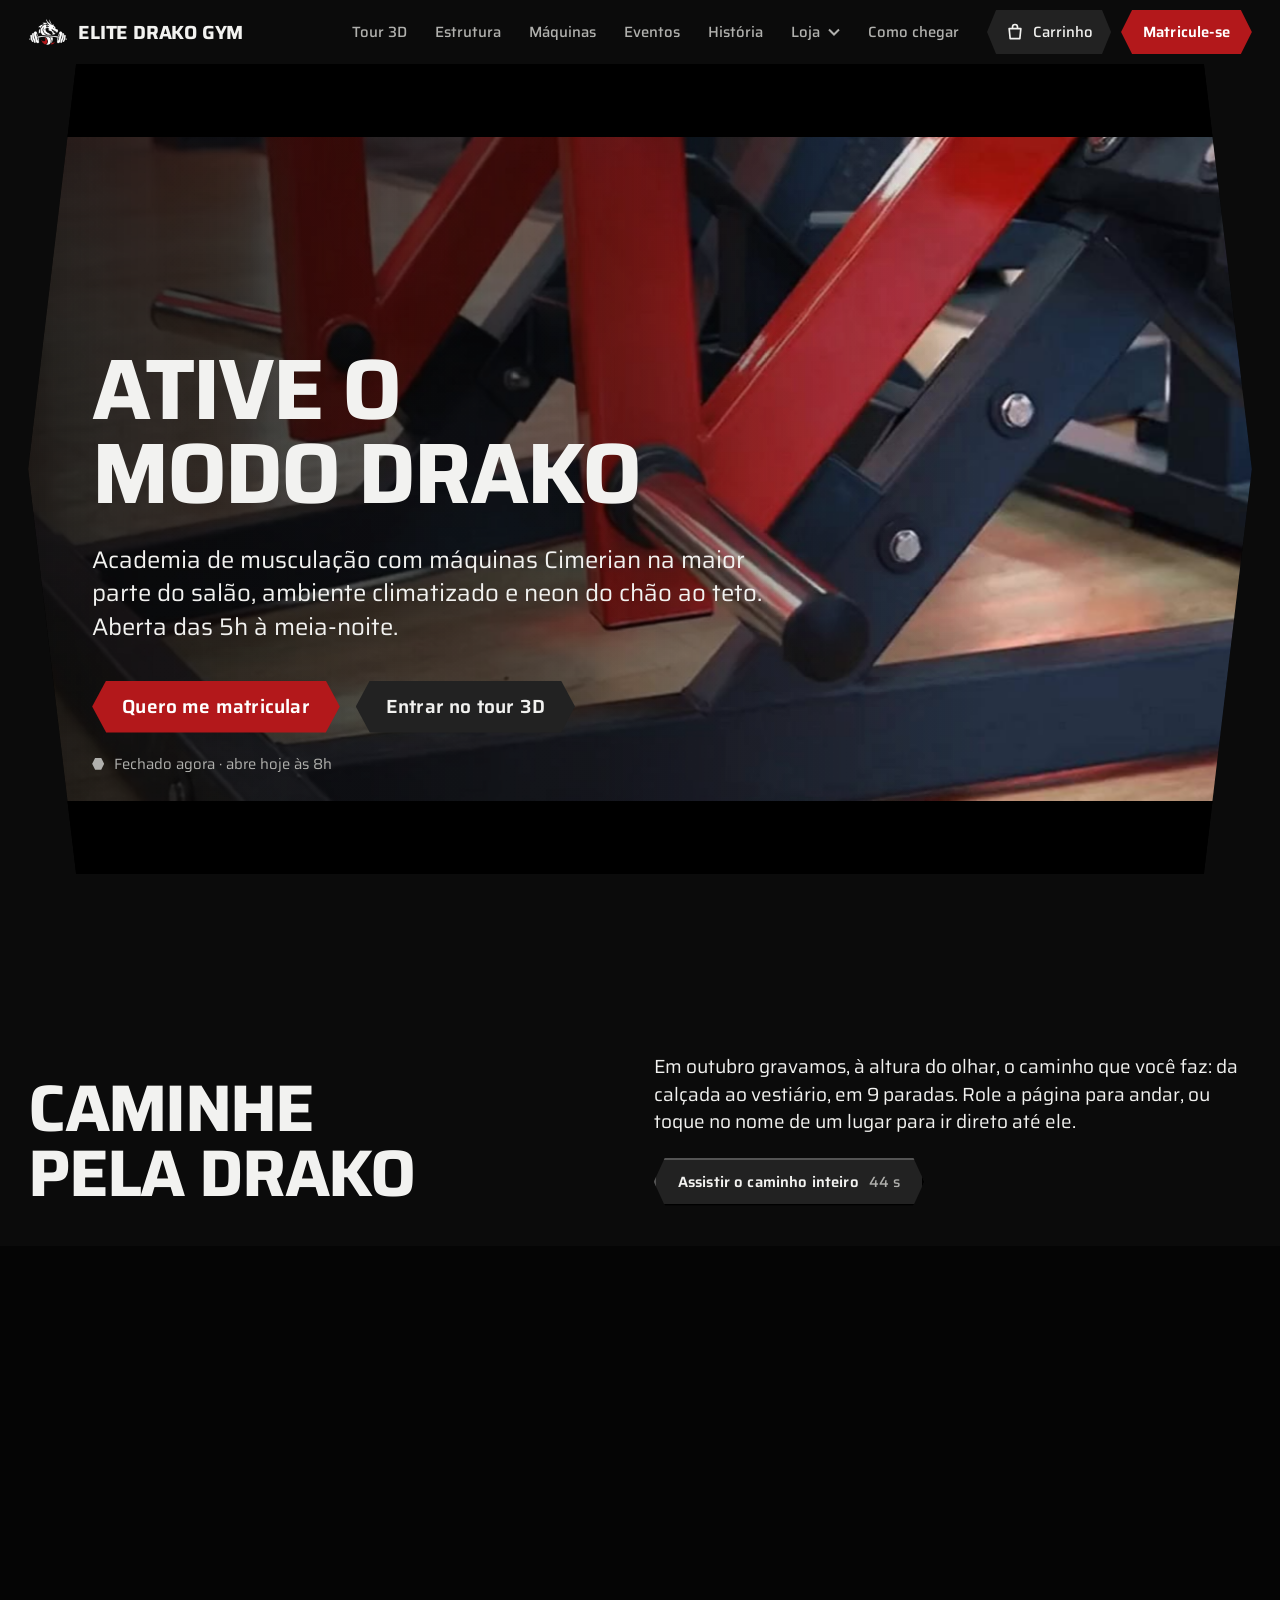
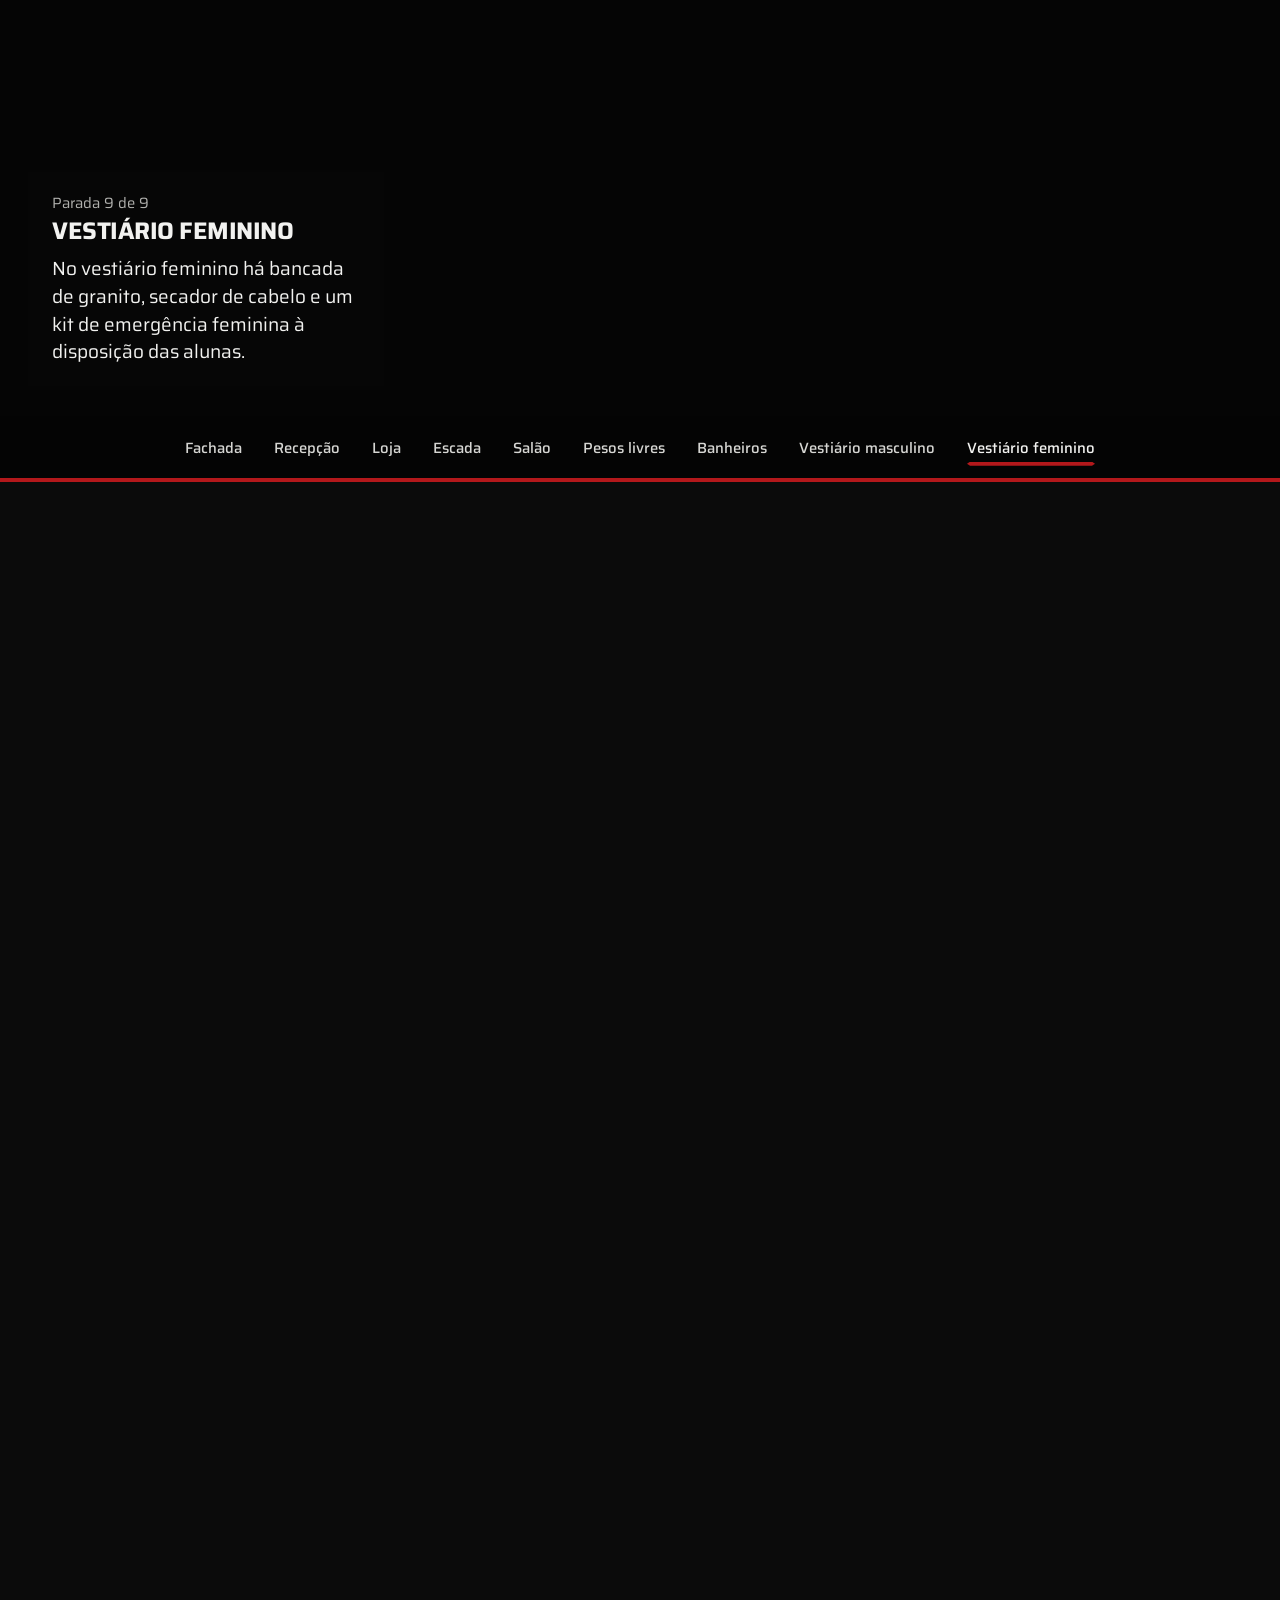
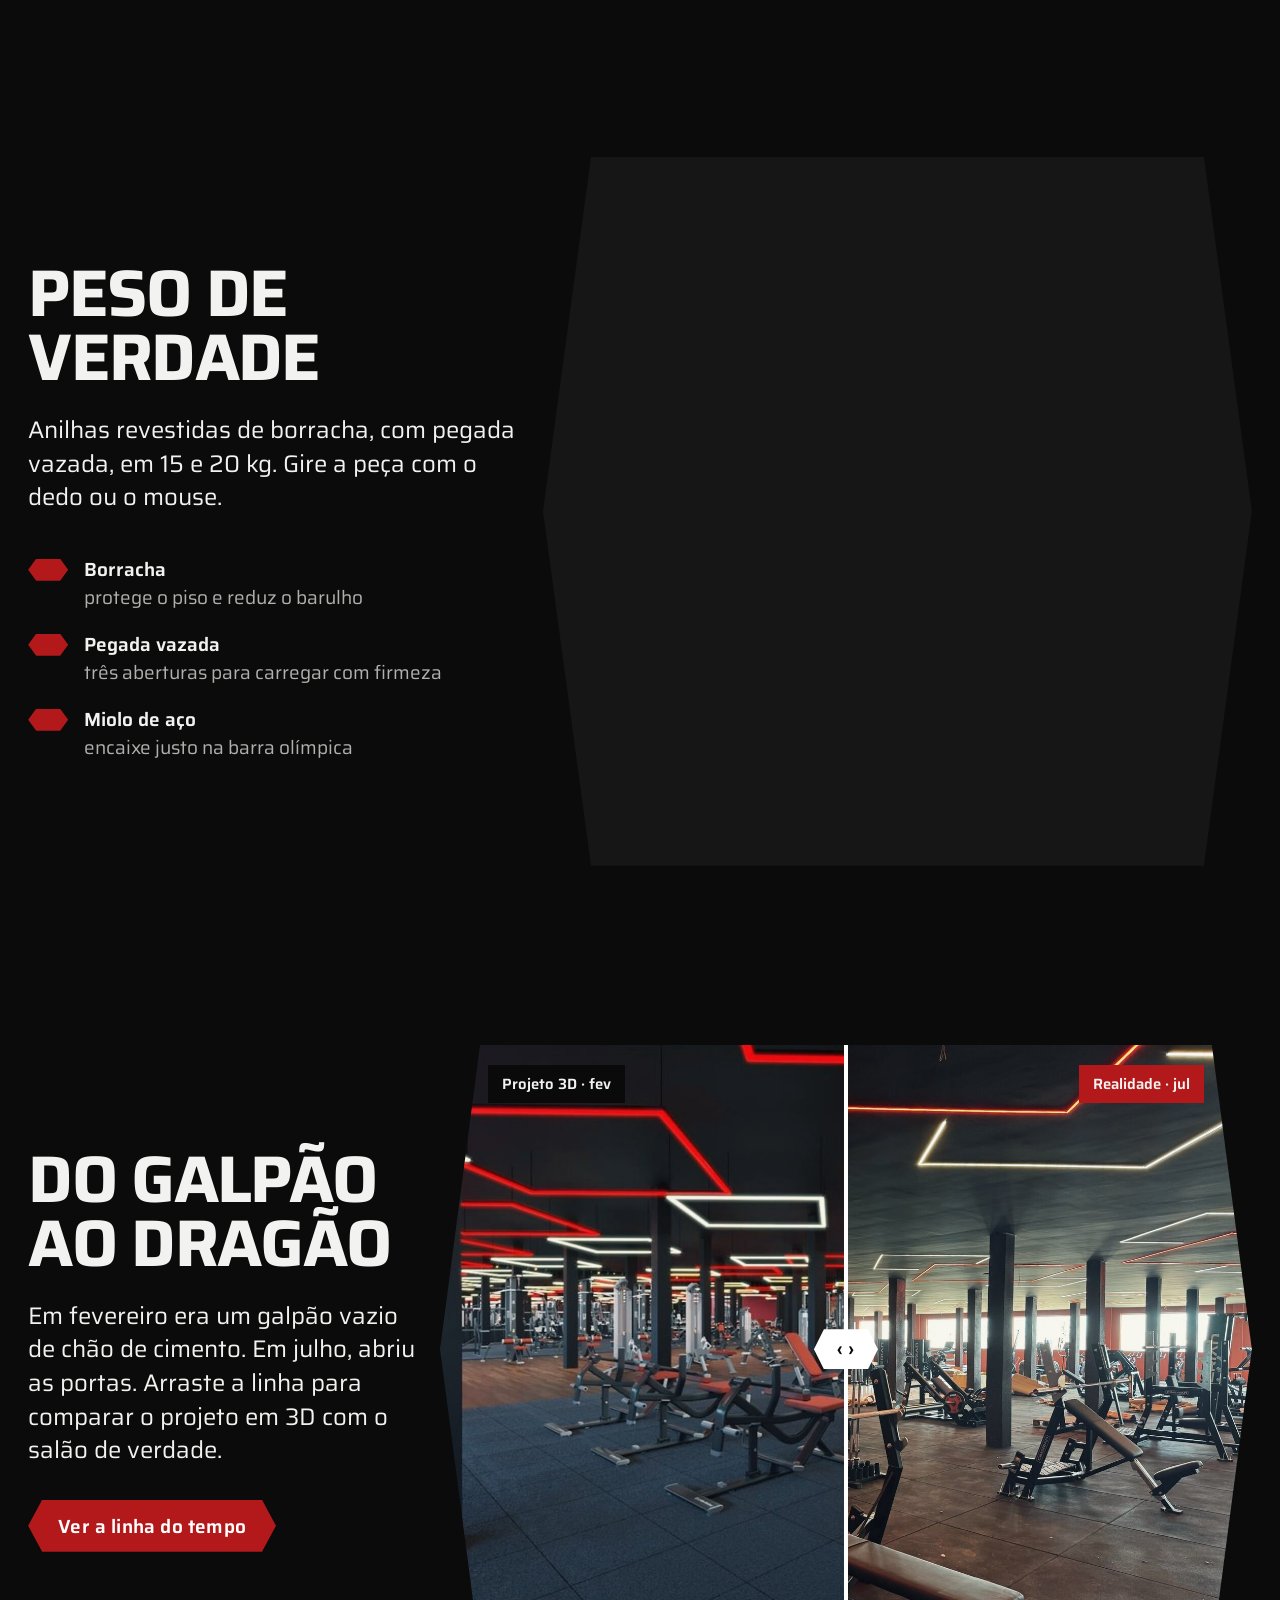
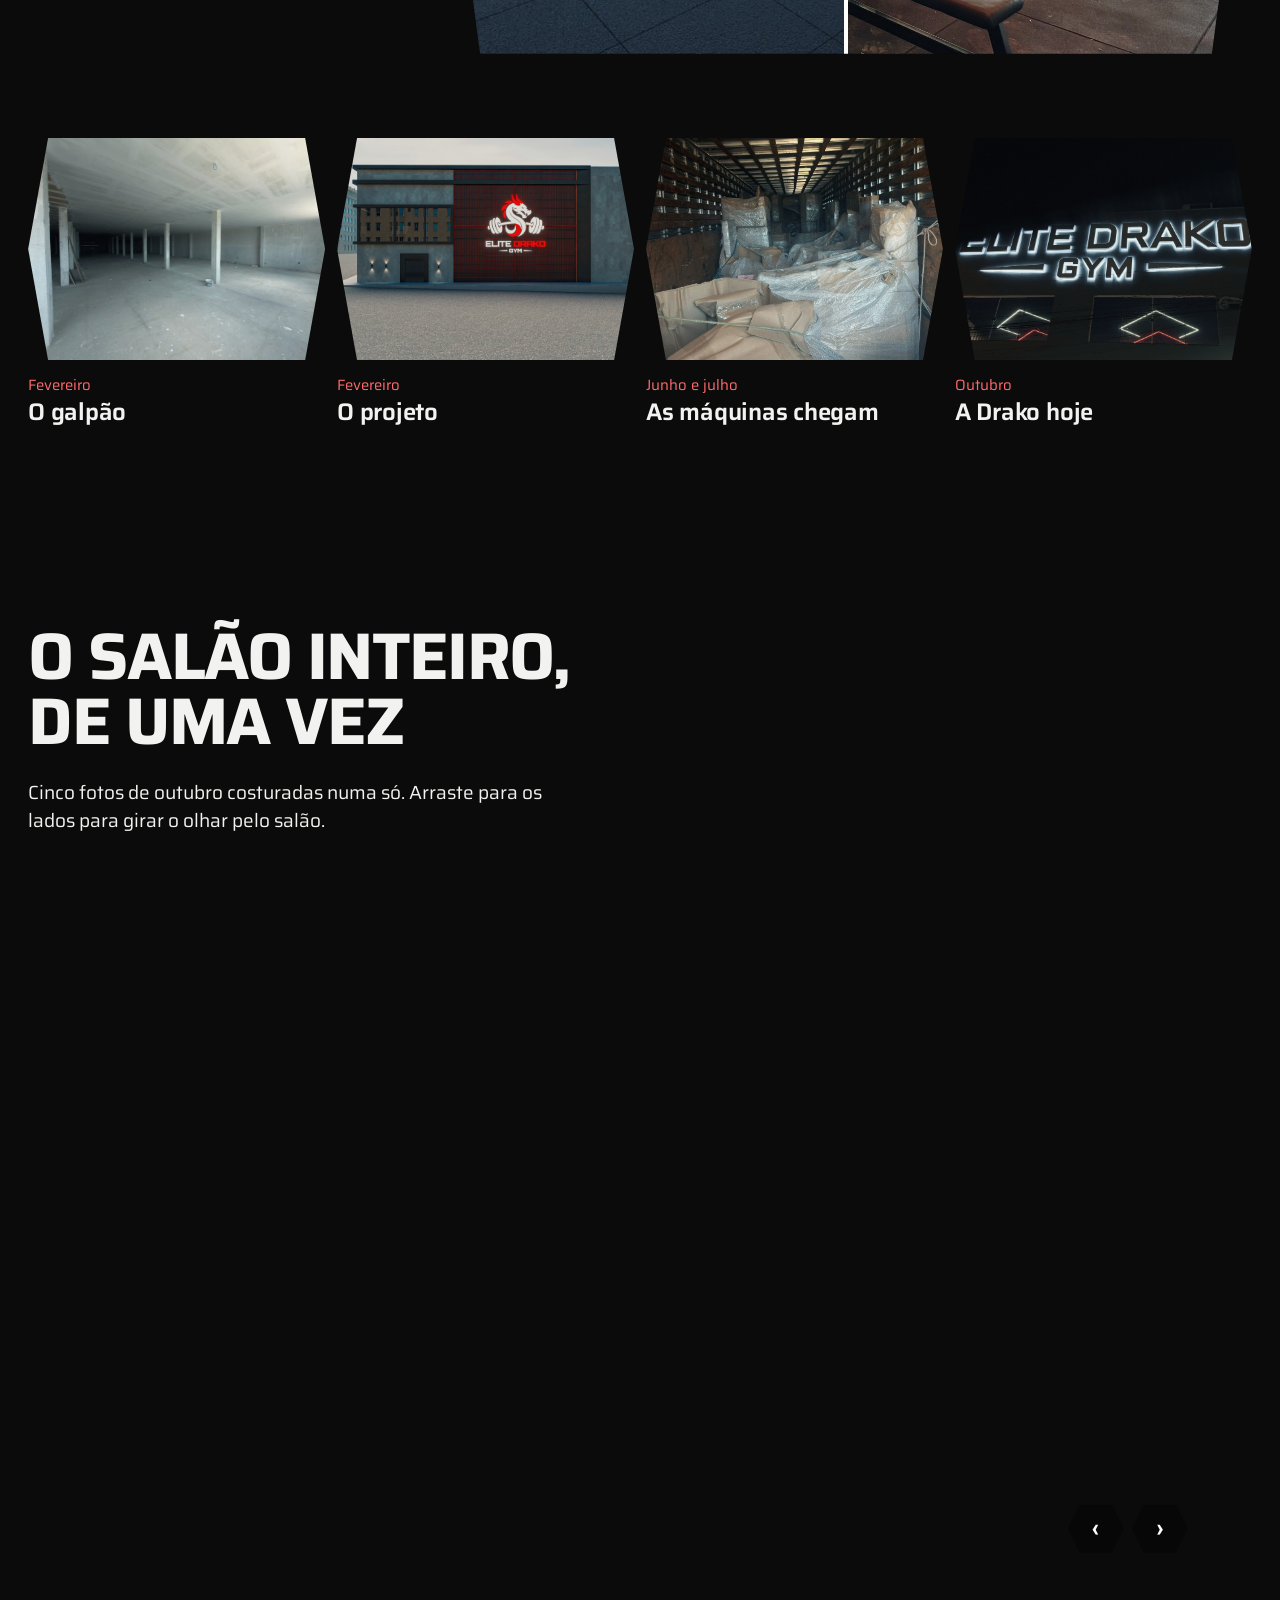
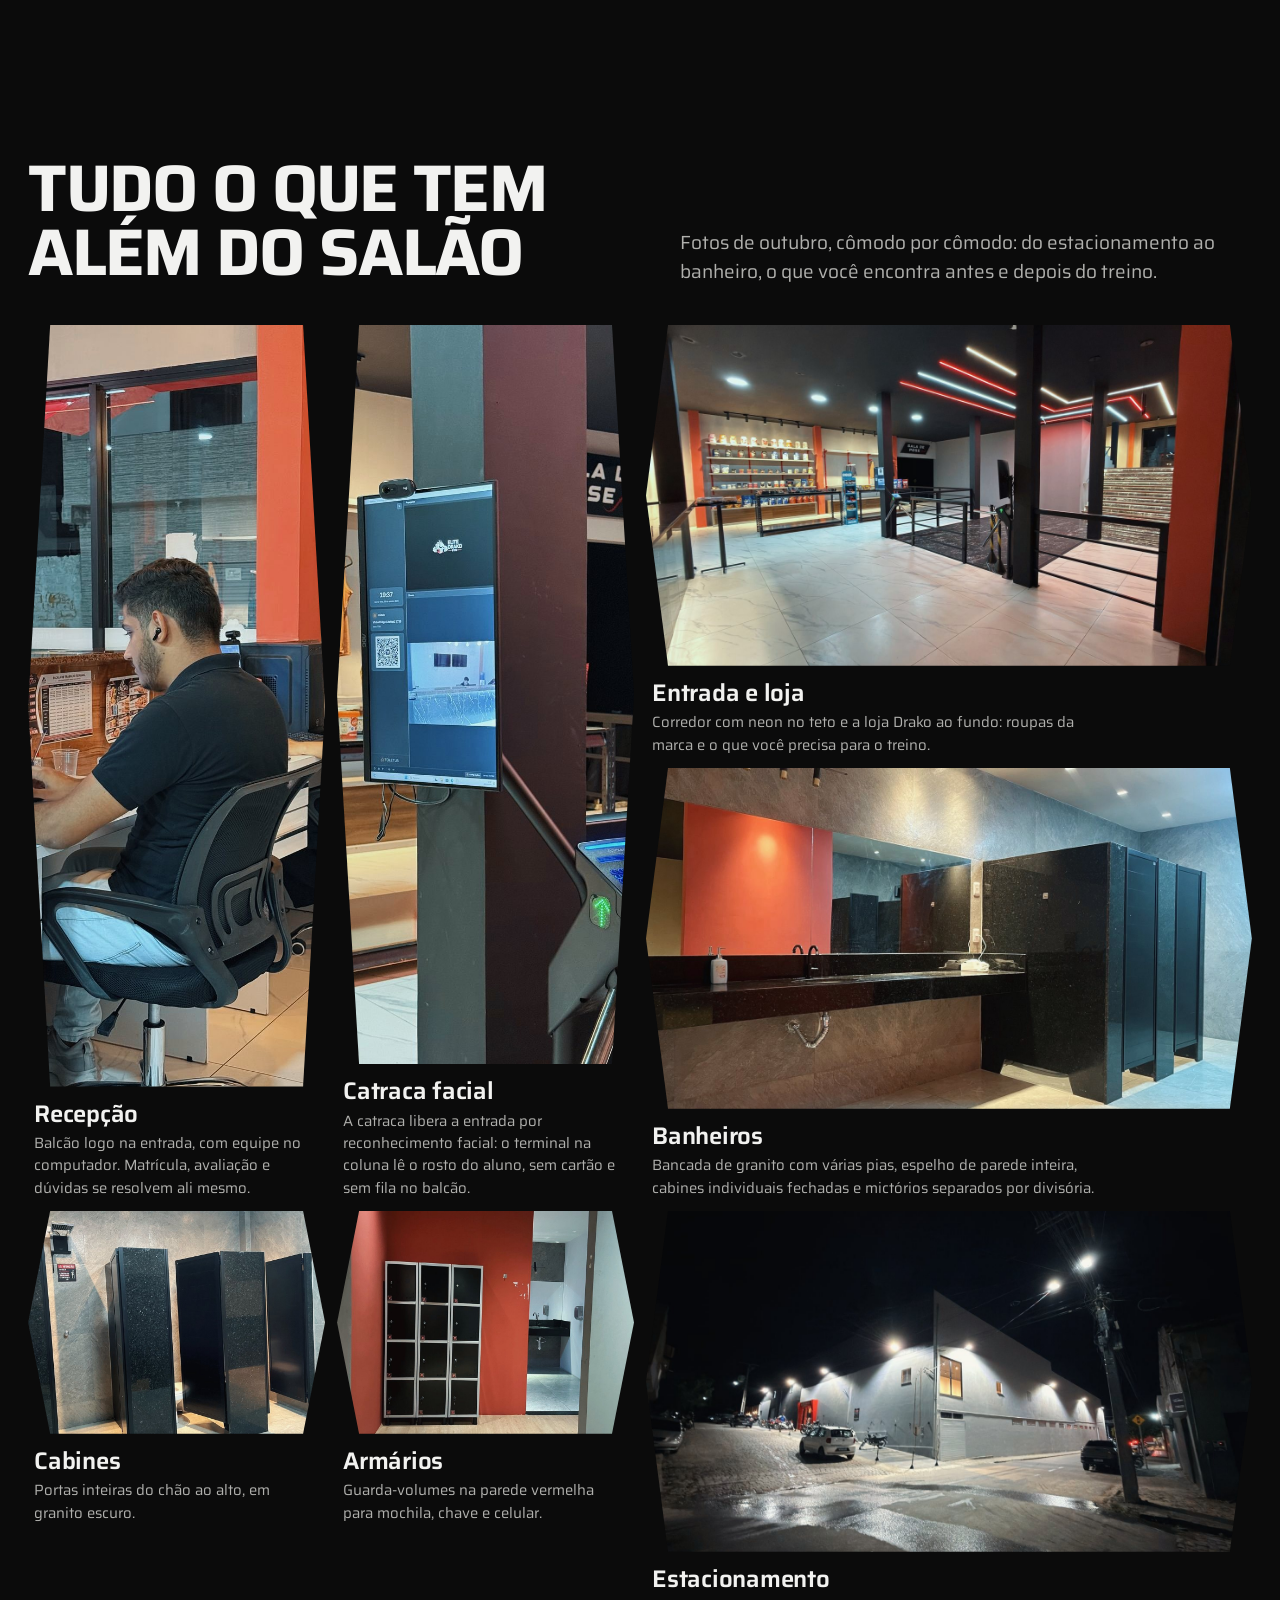
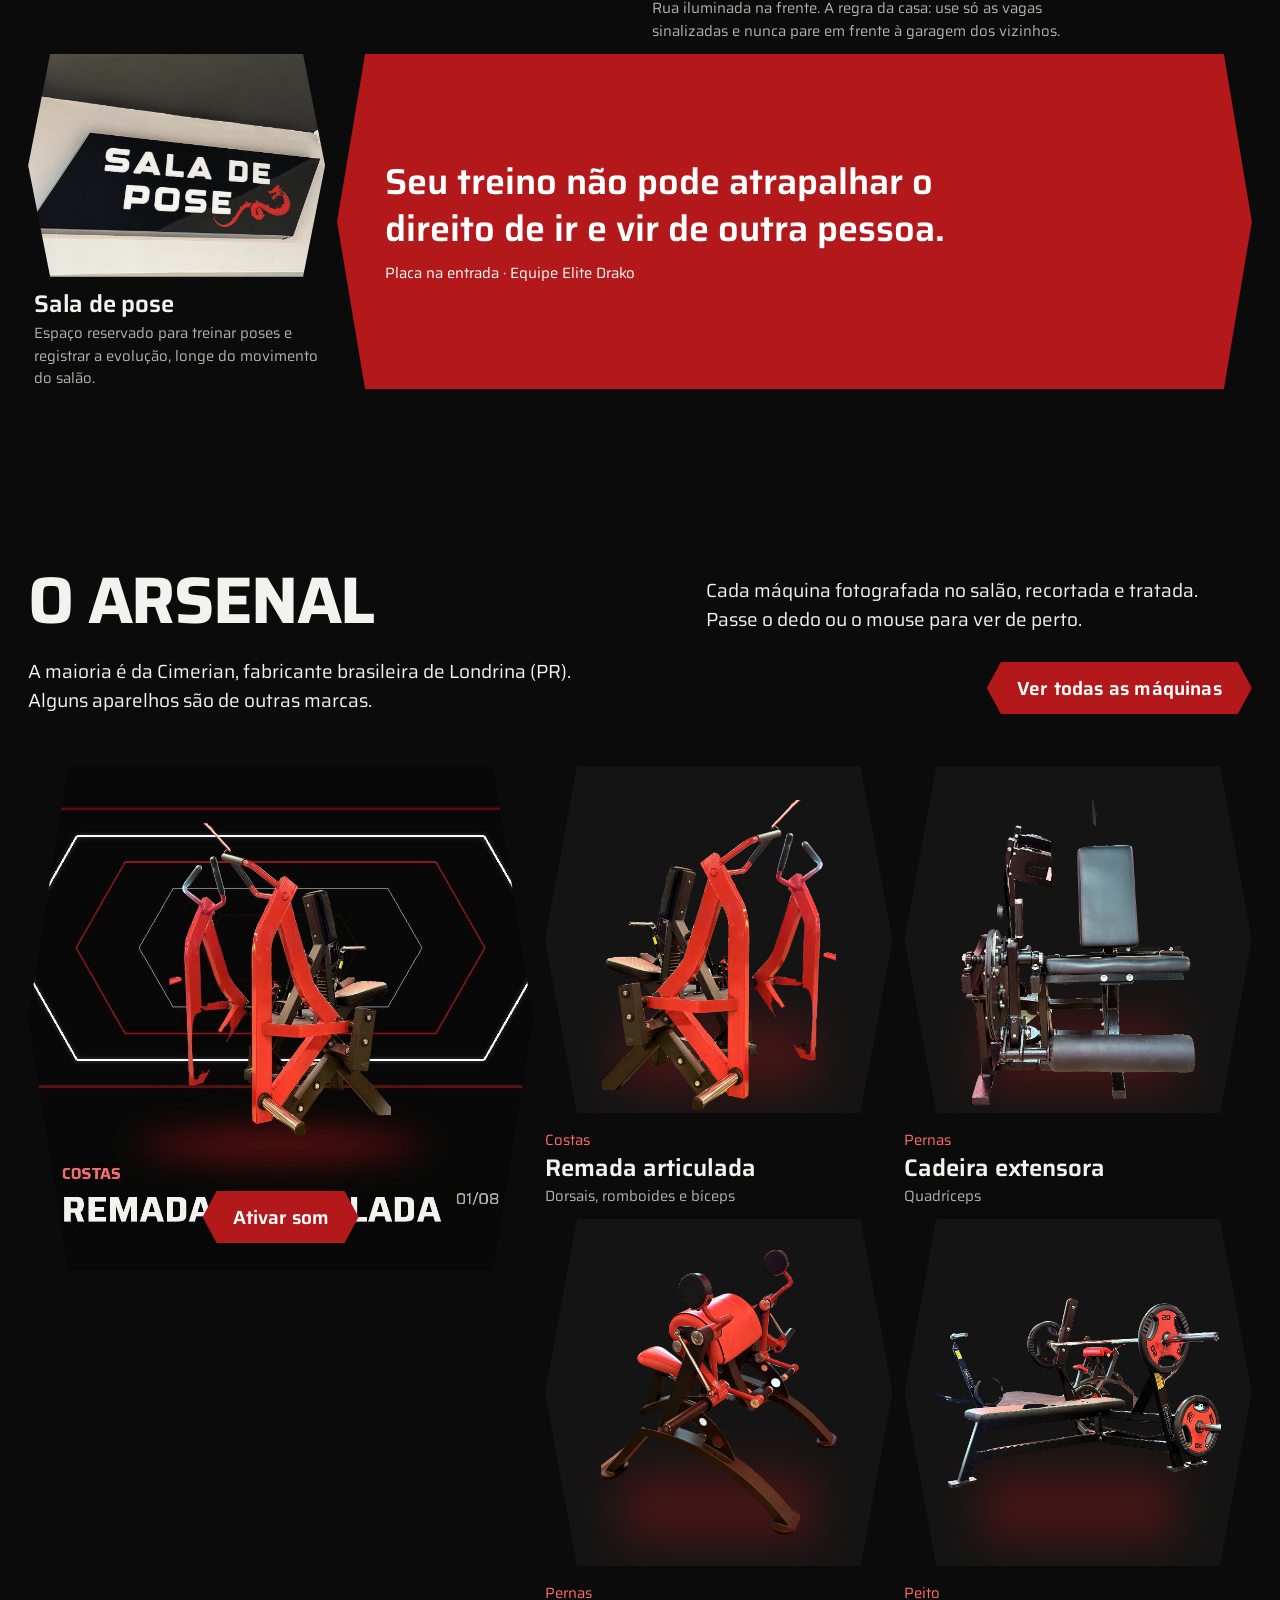
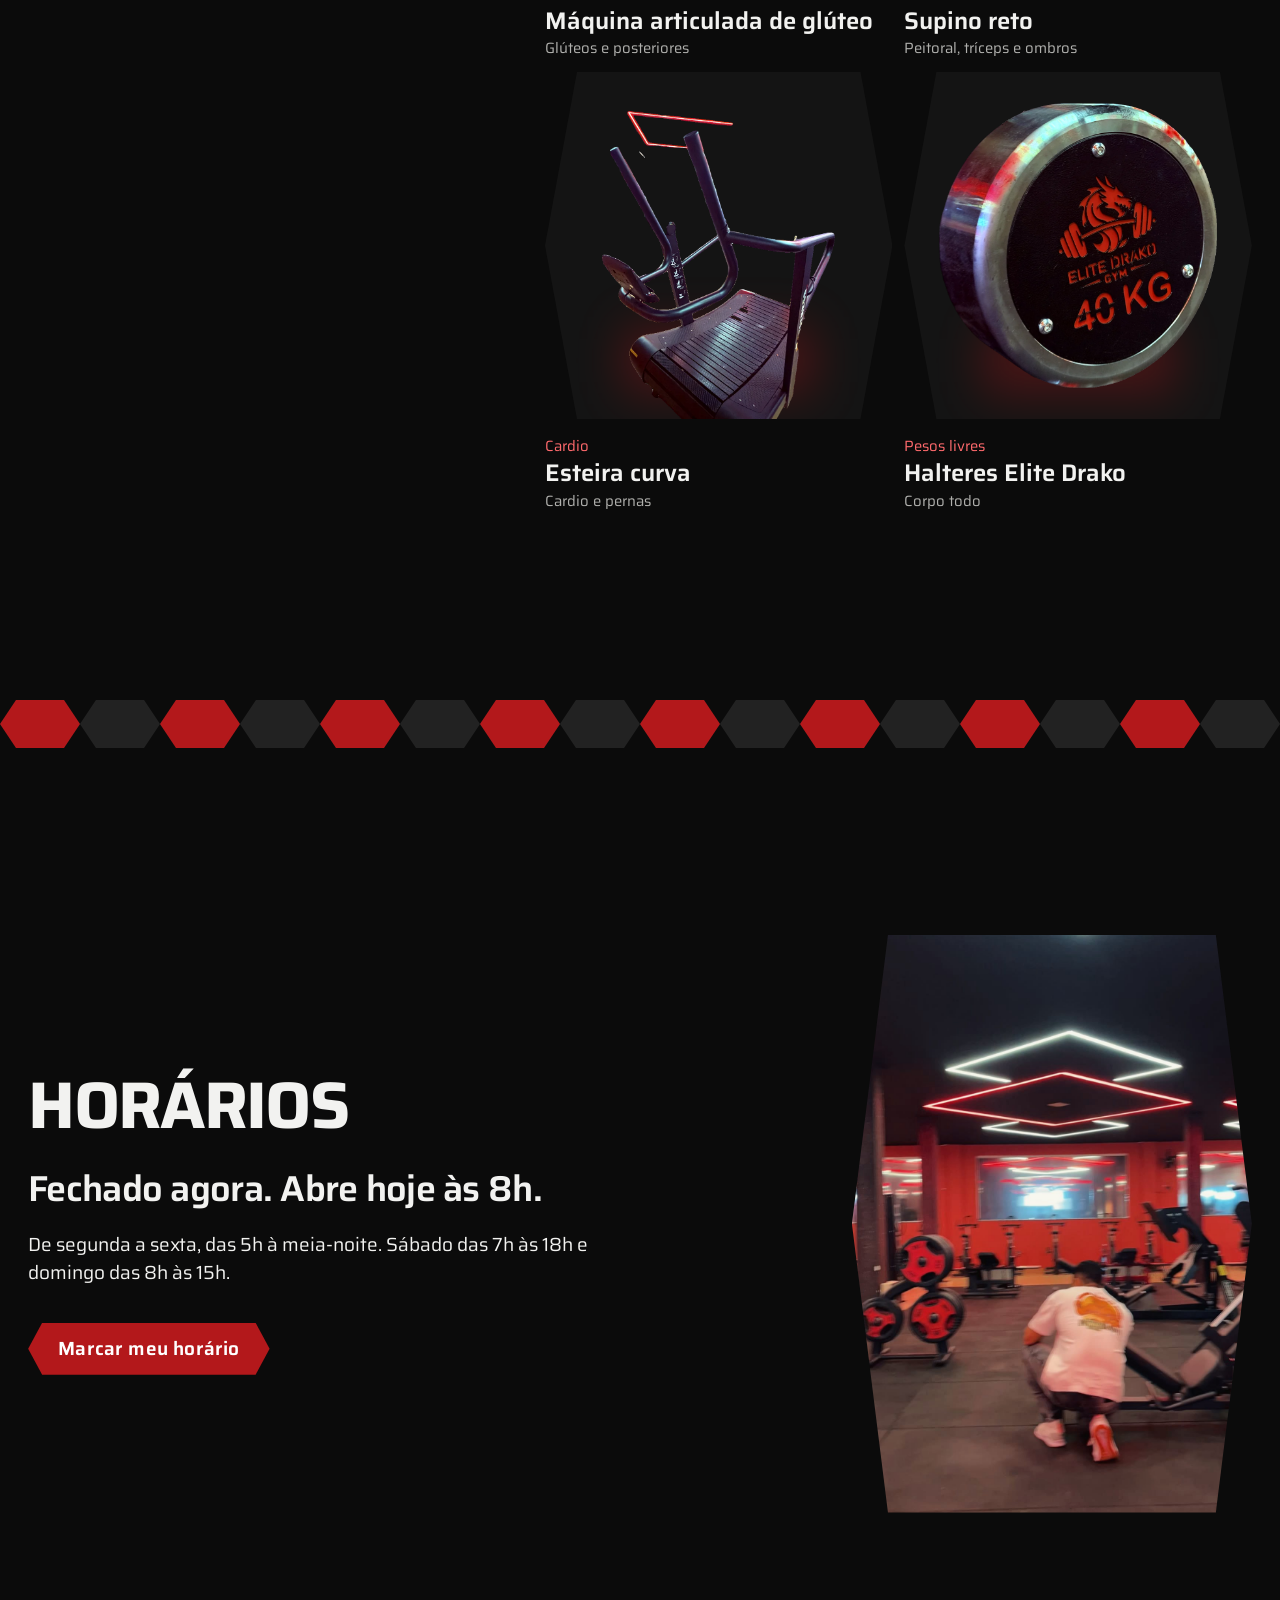
==== commit 20b22a40: "Endereço oficial, máquinas Cimerian, catraca facial e Novembro Azul com a programação das artes - En" ====
--- a/index.html
+++ b/index.html
@@ -26,7 +26,8 @@
   "@type": "ExerciseGym",
   "name": "Elite Drako Gym",
   "image": "assets/img/salao-amplo.jpg",
-  "address": {"@type": "PostalAddress", "addressLocality": "Valente", "addressRegion": "BA", "addressCountry": "BR"},
+  "address": {"@type": "PostalAddress", "streetAddress": "Rodovia BA-120, 601, 1º andar", "addressLocality": "Valente", "addressRegion": "BA", "postalCode": "48891-080", "addressCountry": "BR"},
+  "geo": {"@type": "GeoCoordinates", "latitude": -11.412894, "longitude": -39.458506},
   "sameAs": ["https://www.instagram.com/elite_drakogym/"],
   "openingHoursSpecification": [
     {"@type": "OpeningHoursSpecification", "dayOfWeek": ["Monday","Tuesday","Wednesday","Thursday","Friday"], "opens": "05:00", "closes": "23:59"},
@@ -129,7 +130,7 @@
     <div class="cine__scrim" aria-hidden="true"></div>
     <div class="cine__copy">
       <h1 id="cine-title" class="rise">Ative o modo Drako</h1>
-      <p class="cine__lead rise">Academia de musculação com máquinas Rotha Fitness, salão climatizado e neon do chão ao teto. Aberta das 5h à meia-noite.</p>
+      <p class="cine__lead rise">Academia de musculação com máquinas Cimerian na maior parte do salão, ambiente climatizado e neon do chão ao teto. Aberta das 5h à meia-noite.</p>
       <div class="cine__actions rise">
         <a class="btn" href="cadastro.html">Quero me matricular</a>
         <a class="btn btn--ghost" href="#tour">Entrar no tour 3D</a>
@@ -174,12 +175,12 @@
       </li>
       <li class="walk__card" data-walk-cena id="cena-recepcao" data-video="assets/video/tour/recepcao.mp4" data-poster="assets/img/tour-vid/recepcao.jpg" data-curto="Recepção">
         <div class="walk__media">
-          <img src="assets/img/tour-vid/recepcao.jpg" alt="Recepção com balcão de atendimento e catraca de acesso" width="1280" height="720" loading="lazy" decoding="async">
+          <img src="assets/img/tour-vid/recepcao.jpg" alt="Recepção com balcão de atendimento e a catraca de reconhecimento facial" width="1280" height="720" loading="lazy" decoding="async">
         </div>
         <div class="walk__txt">
           <p class="walk__count">Parada 2 de 9</p>
           <h3>Recepção</h3>
-          <p>Logo na entrada fica o balcão de atendimento com a catraca de acesso, e a loja de suplementos já aparece à direita.</p>
+          <p>Logo na entrada ficam o balcão de atendimento e a catraca com reconhecimento facial, e a loja de suplementos já aparece à direita.</p>
         </div>
       </li>
       <li class="walk__card" data-walk-cena id="cena-loja" data-video="assets/video/tour/loja.mp4" data-poster="assets/img/tour-vid/loja.jpg" data-curto="Loja">
@@ -337,8 +338,8 @@
         <div class="estr__txt"><h3>Recepção</h3><p>Balcão logo na entrada, com equipe no computador. Matrícula, avaliação e dúvidas se resolvem ali mesmo.</p></div>
       </li>
       <li class="estr__item estr__item--alto reveal">
-        <img src="assets/img/estrutura/catraca-facial.jpg" alt="Catraca de acesso com terminal digital preso à coluna da entrada" width="1050" height="1400" loading="lazy">
-        <div class="estr__txt"><h3>Catraca digital</h3><p>Terminal de acesso na coluna da entrada: o aluno passa direto, sem fila no balcão.</p></div>
+        <img src="assets/img/estrutura/catraca-facial.jpg" alt="Catraca de acesso com o terminal de reconhecimento facial preso à coluna da entrada" width="1050" height="1400" loading="lazy">
+        <div class="estr__txt"><h3>Catraca facial</h3><p>A catraca libera a entrada por reconhecimento facial: o terminal na coluna lê o rosto do aluno, sem cartão e sem fila no balcão.</p></div>
       </li>
       <li class="estr__item estr__item--largo reveal">
         <img src="assets/img/estrutura/entrada-loja.jpg" alt="Corredor de entrada com piso claro, neon vermelho no teto e a loja ao fundo" width="1400" height="1050" loading="lazy">
@@ -378,6 +379,7 @@
     <div class="maq__head">
       <h2 id="maq-title" class="reveal">O arsenal</h2>
       <p class="reveal">Cada máquina fotografada no salão, recortada e tratada. Passe o dedo ou o mouse para ver de perto.</p>
+      <p class="reveal">A maioria é da Cimerian, fabricante brasileira de Londrina (PR). Alguns aparelhos são de outras marcas.</p>
       <a class="btn reveal" href="maquinas.html">Ver todas as máquinas</a>
     </div>
     <div class="maq__corpo">
@@ -467,10 +469,10 @@
     <div class="evento__copy">
       <h2 id="evento-title" class="reveal">Eventos da Drako</h2>
       <p class="evento__lead reveal">A academia também é ponto de encontro. Em agosto foi o Drako 30, uma manhã de desafios em dupla com pódio e sorteios. Em outubro, o Coffee Pink reuniu as alunas no Outubro Rosa.</p>
-      <p class="reveal">O próximo é o Novembro Azul, com data e programação a confirmar. Entre na lista e seja avisado primeiro.</p>
+      <p class="reveal">O próximo é o Novembro Azul, no domingo, 15 de novembro, aberto ao público: café da manhã, palestra com o médico Dr. Jailton Campos e campeonato com categorias e premiações. Quem estiver lá leva 1 mês de academia por R$ 59,90.</p>
       <div class="evento__actions reveal">
         <a class="btn" href="eventos.html">Ver os eventos</a>
-        <a class="btn btn--ghost" href="cadastro.html?tipo=drako30">Entrar na lista</a>
+        <a class="btn btn--ghost" href="cadastro.html?tipo=novembro-azul">Participar do Novembro Azul</a>
       </div>
     </div>
   </section>
@@ -479,14 +481,14 @@
   <section class="chegar" id="como-chegar" aria-labelledby="chegar-title">
     <div class="chegar__copy">
       <h2 id="chegar-title" class="reveal">Como chegar</h2>
-      <p class="chegar__end reveal"><strong>Rua Eraldo Lopes</strong> · Centro · Valente, Bahia</p>
+      <p class="chegar__end reveal"><strong>Rodovia BA-120, 601</strong> · 1º andar, no prédio vizinho à ARW · Antônio Lopes · Valente, Bahia · <span class="nobr">CEP 48891-080</span></p>
       <p class="reveal">Da Prefeitura até a porta são 777 metros: uns 10 minutos a pé ou 3 de carro.</p>
       <ol class="chegar__passos reveal">
         <li><span>Saia da Prefeitura</span> pela Rua Vicente Feliciano</li>
         <li><span>Siga</span> pela Rua Petrônio Lopes até a Praça Manoel Novais</li>
         <li><span>Pegue</span> a Rua Castelo Branco e depois a Rua Papa João XXIII</li>
         <li><span>Entre</span> na Rua Wilson Lopes</li>
-        <li><span>Chegou:</span> Rua Eraldo Lopes, fachada cinza com o dragão iluminado</li>
+        <li><span>Chegou:</span> Rodovia BA-120, 601, fachada cinza com o dragão iluminado. A academia fica no 1º andar</li>
       </ol>
       <div class="chegar__acoes reveal">
         <a class="btn" href="https://www.google.com/maps/dir/?api=1&amp;destination=-11.412894,-39.458506" target="_blank" rel="noopener">Abrir no Google Maps</a>
@@ -495,7 +497,7 @@
       <p class="chegar__gps reveal">GPS <span data-gps>-11.412894, -39.458506</span> <button type="button" class="chegar__copiar" data-copiar="-11.412894, -39.458506">Copiar</button></p>
     </div>
     <div class="mapa reveal" data-mapa="data/mapa-valente.json">
-      <img class="mapa__fallback" src="assets/img/mapa-valente.jpg" alt="Mapa do centro de Valente com a rota em vermelho da Prefeitura até a Rua Eraldo Lopes, destacada em branco" width="1600" height="1000" loading="lazy">
+      <img class="mapa__fallback" src="assets/img/mapa-valente.jpg" alt="Mapa do centro de Valente com a rota em vermelho da Prefeitura até a academia" width="1600" height="1000" loading="lazy">
       <canvas aria-label="Mapa 3D do centro de Valente com a rota da Prefeitura até a academia. Arraste para girar." role="img"></canvas>
       <div class="mapa__labels" data-mapa-labels aria-hidden="true"></div>
       <button type="button" class="mapa__replay" data-mapa-replay>Refazer a rota</button>
@@ -529,7 +531,7 @@
       </details>
       <details class="card c3">
         <summary><span class="card__tab">Local</span><span class="card__q">Onde fica a academia?</span></summary>
-        <p>Na Rua Eraldo Lopes, no centro de Valente, Bahia, a 777 metros da Prefeitura. O mapa 3D e os botões do Google Maps e do Waze estão na seção <a href="#como-chegar">Como chegar</a>.</p>
+        <p>Na Rodovia BA-120, 601, no 1º andar do prédio vizinho à ARW, bairro Antônio Lopes, em Valente, Bahia (<span class="nobr">CEP 48891-080</span>). Da Prefeitura até a porta são 777 metros. Na seção <a href="#como-chegar">Como chegar</a> você encontra o mapa 3D e os botões do Google Maps e do Waze.</p>
       </details>
     </div>
   </section>
@@ -586,7 +588,7 @@
     </div>
     <div>
       <h3>Onde</h3>
-      <p data-endereco-curto>Valente, Bahia</p>
+      <p data-endereco-curto>Rodovia BA-120, 601, 1º andar, Antônio Lopes, Valente-BA</p>
       <p><a href="https://www.instagram.com/elite_drakogym/" target="_blank" rel="noopener">Instagram @elite_drakogym</a></p>
     </div>
   </div>
--- a/styles.css
+++ b/styles.css
@@ -68,6 +68,7 @@
 .skip { position: absolute; left: var(--m); top: -60px; z-index: 50; background: var(--accent); color: #fff; padding: 10px 16px; }
 .skip:focus { top: 10px; }
 .sr { position: absolute; width: 1px; height: 1px; overflow: hidden; clip: rect(0 0 0 0); white-space: nowrap; }
+.nobr { white-space: nowrap; }
 
 /* ---------- buttons: the hexagon at button size ---------- */
 .btn {
@@ -381,6 +382,9 @@
 .foot__cols a, .foot__cols p { display: block; font-size: var(--step-small); color: var(--muted); text-decoration: none; line-height: 1.9; }
 .foot__cols a:hover { color: var(--ink); }
 .foot__last a { display: inline-flex; align-items: center; min-height: 44px; }
+/* multi-line address: normal leading instead of the 1.9 list rhythm; inline links in the wrapped line keep a 44px tap area via padding */
+.foot__cols p[data-endereco-curto] { line-height: 1.45; padding-block: 6px; }
+.foot__last p a { display: inline; padding-block: 12px; }
 .foot__last { display: flex; align-items: center; justify-content: space-between; gap: 16px; flex-wrap: wrap; font-size: var(--step-small); color: var(--muted); }
 
 /* ---------- motion: entrances ---------- */
@@ -688,6 +692,14 @@
 .loja-hero__pic { --c: 48px; grid-column: 6 / 11; aspect-ratio: 3 / 4; clip-path: var(--hex); overflow: hidden; align-self: center; }
 .loja-hero__pic img, .loja-hero__shirt img { width: 100%; height: 100%; object-fit: cover; }
 .loja-hero__shirt { --c: 26px; grid-column: 11 / 13; aspect-ratio: 2 / 3; clip-path: var(--hex); overflow: hidden; align-self: center; background: #111; }
+/* marca das máquinas (maquinas.html) */
+.maq-marca { display: grid; grid-template-columns: repeat(12, 1fr); gap: 24px var(--g); padding: var(--gap-section) var(--m) 0; }
+.maq-marca h2 { grid-column: 1 / 6; font-size: var(--step-head); }
+.maq-marca__txt { grid-column: 6 / 13; display: grid; gap: 18px; max-width: 62ch; }
+.maq-marca__txt p { font-size: var(--step-body); line-height: 1.5; color: var(--muted); }
+.maq-marca__txt p:first-child { color: var(--ink); font-size: var(--step-lead); line-height: 1.4; }
+.maq-marca__txt a { display: inline-flex; align-items: center; min-height: 44px; color: var(--ink); font-weight: 600; text-underline-offset: 4px; }
+@media (max-width: 900px) { .maq-marca h2, .maq-marca__txt { grid-column: 1 / -1; } }
 .catalogo { padding: var(--gap-section) var(--m) 0; }
 .catalogo__top { display: flex; justify-content: space-between; align-items: end; gap: 24px; flex-wrap: wrap; margin-bottom: 48px; }
 .catalogo__top h2 { font-size: var(--step-head); }
